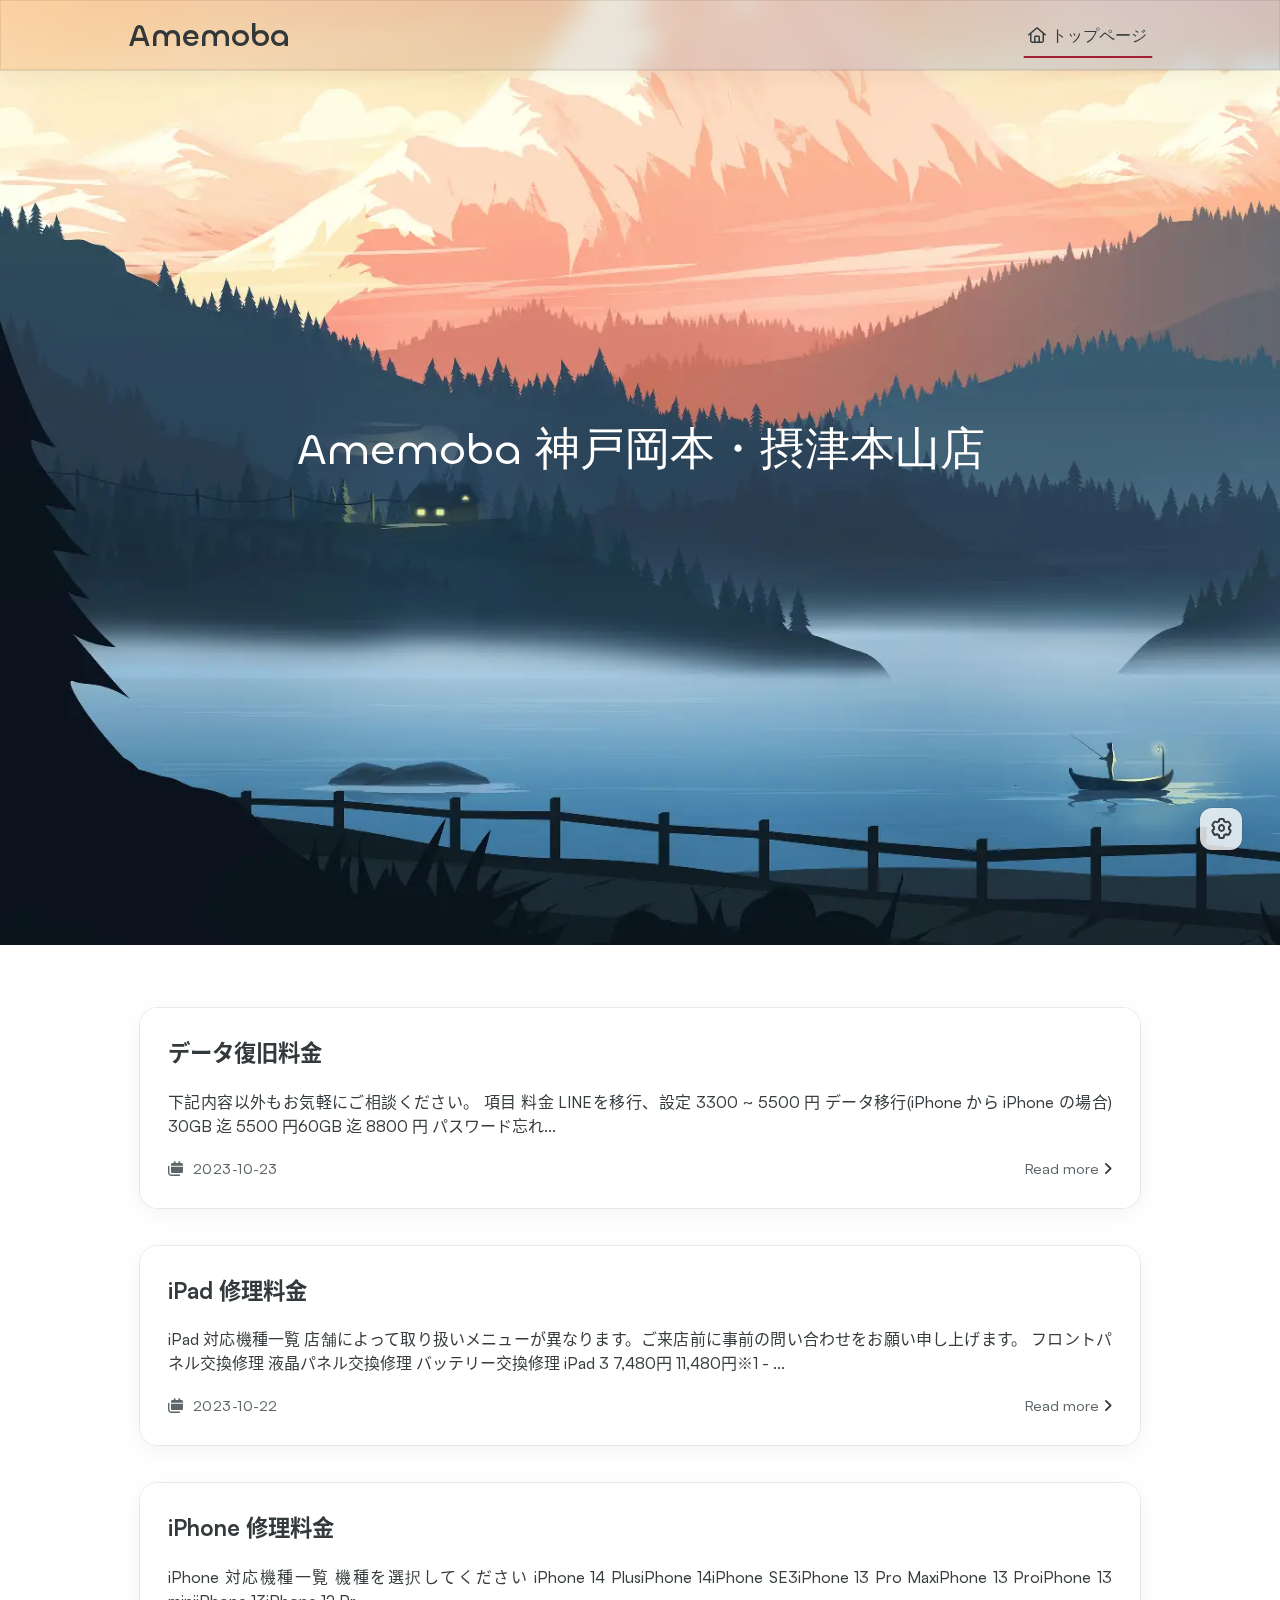
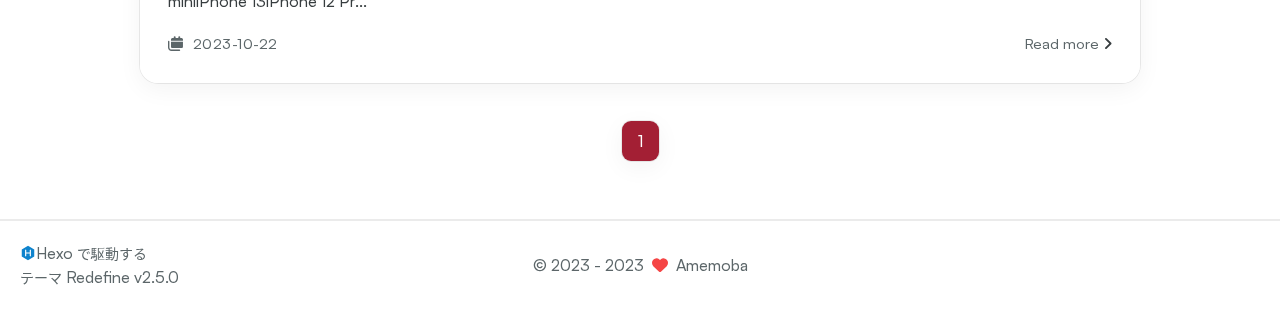
==== index.html @ 43b7e6f6 "Site updated: 2023-10-23 19:17:17" ====
<!DOCTYPE html>
<html lang="ja">
<head>
    <meta charset="utf-8">
    <meta name="viewport" content="width=device-width, initial-scale=1">
    <meta name="keywords" content="Hexo Theme Redefine">
    
    <meta name="author" content="Amemoba">
    <!-- preconnect -->
    <link rel="preconnect" href="https://fonts.googleapis.com">
    <link rel="preconnect" href="https://fonts.gstatic.com" crossorigin>

    
    <!--- Seo Part-->
    
    <link rel="canonical" href="https://amemoba.github.com/"/>
    <meta name="robots" content="index,follow">
    <meta name="googlebot" content="index,follow">
    <meta name="revisit-after" content="1 days">
    
        <meta property="og:type" content="website">
<meta property="og:title" content="Amemoba">
<meta property="og:url" content="https://amemoba.github.com/index.html">
<meta property="og:site_name" content="Amemoba">
<meta property="og:locale" content="ja_JP">
<meta property="article:author" content="エクレシア企画">
<meta name="twitter:card" content="summary">
    
    
    <!--- Icon Part-->
    <link rel="icon" type="image/png" href="/images/amemoba-favicon.ico" sizes="192x192">
    <link rel="apple-touch-icon" sizes="180x180" href="/images/amemoba-favicon.ico">
    <meta name="theme-color" content="#a31f34">
    <link rel="shortcut icon" href="/images/amemoba-favicon.ico">
    <!--- Page Info-->
    
    <title>
        
        Amemoba
    </title>
    
<link rel="stylesheet" href="/css/style.css">


    
        
<link rel="stylesheet" href="/assets/build/styles.css">

    

    
<link rel="stylesheet" href="/fonts/fonts.css">

    
<link rel="stylesheet" href="/fonts/Satoshi/satoshi.css">

    
<link rel="stylesheet" href="/fonts/Chillax/chillax.css">

    <!--- Font Part-->
    
    
    
    

    <!--- Inject Part-->
    
    <script id="hexo-configurations">
    window.config = {"hostname":"amemoba.github.com","root":"/","language":"ja"};
    window.theme = {"articles":{"style":{"font_size":"16px","line_height":1.5,"image_border_radius":"14px","image_alignment":"center","image_caption":false,"link_icon":true},"word_count":{"enable":true,"count":true,"min2read":true},"author_label":{"enable":false,"auto":false,"list":[]},"code_block":{"copy":true,"style":"mac","font":{"enable":false,"family":null,"url":null}},"toc":{"enable":false,"max_depth":3,"number":false,"expand":true,"init_open":true},"copyright":false,"lazyload":true,"recommendation":{"enable":false,"title":"推荐阅读","limit":3,"mobile_limit":2,"placeholder":"/images/wallhaven-wqery6-light.webp","skip_dirs":[]}},"colors":{"primary":"#a31f34","secondary":null},"global":{"fonts":{"chinese":{"enable":false,"family":null,"url":null},"english":{"enable":false,"family":null,"url":null}},"content_max_width":"1000px","sidebar_width":"210px","hover":{"shadow":true,"scale":false},"scroll_progress":{"bar":false,"percentage":false},"website_counter":{"url":"https://busuanzi.ibruce.info/busuanzi/2.3/busuanzi.pure.mini.js","enable":false,"site_pv":true,"site_uv":true,"post_pv":true},"single_page":true,"open_graph":true,"google_analytics":{"enable":false,"id":null}},"home_banner":{"enable":true,"style":"fixed","image":{"light":"/images/background-light.webp","dark":"/images/background-dark.webp"},"title":"Amemoba 神戸岡本・摂津本山店","subtitle":{"text":["iPhone 修理専門店です。","急に画面が動かなくなる、","カメラが使えない、","充電ができない、","データ復旧、データ移行、基盤修理など。","iPhone の困ったをお助けします。","遠慮なくご相談ください。"],"hitokoto":{"enable":false,"api":"https://v1.hitokoto.cn"},"typing_speed":100,"backing_speed":80,"starting_delay":500,"backing_delay":1500,"loop":true,"smart_backspace":true},"text_color":{"light":"#ffffff","dark":"#d1d1b6"},"text_style":{"title_size":"2.8rem","subtitle_size":"1.5rem","line_height":1.2},"custom_font":{"enable":false,"family":null,"url":null},"social_links":{"enable":false,"links":{"github":null,"instagram":null,"zhihu":null,"twitter":null,"email":null},"qrs":{"weixin":null}}},"plugins":{"feed":{"enable":false},"aplayer":{"enable":false,"type":"fixed","audios":[{"name":null,"artist":null,"url":null,"cover":null}]},"mermaid":{"enable":false,"version":"9.3.0"}},"version":"2.5.0","navbar":{"auto_hide":false,"color":{"left":"#f78736","right":"#367df7","transparency":35},"links":{"Home":{"path":"/","icon":"fa-regular fa-house"}},"search":{"enable":false,"preload":true}},"page_templates":{"friends_column":2,"tags_style":"blur"},"home":{"sidebar":{"enable":false,"position":"left","first_item":"menu","announcement":null,"links":null},"article_date_format":"auto","categories":{"enable":true,"limit":3},"tags":{"enable":true,"limit":3}},"footerStart":"2023/10/22 14:00:00"};
    window.lang_ago = {"second":"%s 秒前","minute":"%s 分前","hour":"%s 時間前","day":"%s 日前","week":"%s 週間前","month":"%s 月前","year":"%s 年前"};
    window.data = {"masonry":false};
  </script>
    
    <!--- Fontawesome Part-->
    
<link rel="stylesheet" href="/fontawesome/fontawesome.min.css">

    
<link rel="stylesheet" href="/fontawesome/brands.min.css">

    
<link rel="stylesheet" href="/fontawesome/solid.min.css">

    
<link rel="stylesheet" href="/fontawesome/regular.min.css">

    
    
    
    
<meta name="generator" content="Hexo 6.3.0"></head>


<body>
<div class="progress-bar-container">
    

    
        <span class="pjax-progress-bar"></span>
        <span class="swup-progress-icon">
            <i class="fa-solid fa-circle-notch fa-spin"></i>
        </span>
    
</div>


<main class="page-container" id="swup">

    
        
    <style>
        .home-banner-container {
            background: transparent !important;
        }

        .home-article-item,
        .sidebar-links,
        .sidebar-content,
        a.page-number,
        a.extend,
        .sidebar-links .links:hover,
        .right-bottom-tools,
        footer.footer {
            background-color: var(--background-color-transparent-80) !important;
        }

        .right-bottom-tools:hover,
        a.page-number:hover,
        a.extend:hover {
            background-color: var(--primary-color) !important;
        }

        .site-info,
        .home-article-sticky-label {
            background-color: var(--background-color-transparent-15) !important;
        }

        .home-article-sticky-label {
            backdrop-filter: none !important;
        }
    </style>

    <div class="home-banner-background transition-fade">
    </div>


<div class="home-banner-container flex justify-center items-center transition-fade">
    <div class="content flex justify-center items-center">
        <div class="description flex flex-col justify-center items-center"
        
        >
            Amemoba 神戸岡本・摂津本山店
            
            
                <p><i id="subtitle"></i></p>
            
        </div>
        
    </div>
</div>



    

    <div class="main-content-container">


        <div class="main-content-header">
            <header class="navbar-container">
    
    <div class="navbar-content has-home-banner">
        <div class="left">
            
            <a class="logo-title" href="/">
                <h1>
                Amemoba
                </h1>
            </a>
        </div>

        <div class="right">
            <!-- PC -->
            <div class="desktop">
                <ul class="navbar-list">
                    
                        
                            <li class="navbar-item">
                                <!-- Menu -->
                                <a class="active" 
                                    href="/"  >
                                    
                                        
                                            <i class="fa-regular fa-house"></i>
                                        
                                        トップページ
                                    
                                </a>
                                <!-- Submenu -->
                                
                            </li>
                    
                    
                </ul>
            </div>
            <!-- Mobile -->
            <div class="mobile">
                
                <div class="icon-item navbar-bar">
                    <div class="navbar-bar-middle"></div>
                </div>
            </div>
        </div>
    </div>

    <!-- Mobile drawer -->
    <div class="navbar-drawer w-full absolute top-0 left-0 bg-background-color">
        <ul class="drawer-navbar-list flex flex-col justify-start items-center">
            
                
                    <li class="drawer-navbar-item text-base my-1.5 flex justify-center items-center">
                        <a class="rounded-3xl py-1.5 px-5 hover:border hover:!text-primary active:!text-primary group active" 
                        href="/"  >
                             
                                
                                    <i class="fa-regular fa-house"></i>
                                
                                トップページ
                            
                        </a>
                    </li>
                    <!-- Submenu -->
                    
            

        </ul>
    </div>

    <div class="window-mask"></div>

</header>


        </div>

        <div class="main-content-body">

            

            <div class="main-content">

                
                    <div class="home-content-container">
    <ul class="home-article-list">
        
            <li class="home-article-item">

                

                

                

                <h3 class="home-article-title">
                    <a href="/repair-fee/">
                        データ復旧料金
                    </a>
                </h3>

                <div class="home-article-content markdown-body">
                    
                        
下記内容以外もお気軽にご相談ください。




項目
料金



LINEを移行、設定
3300 ~ 5500 円


データ移行(iPhone から iPhone の場合)
30GB 迄 5500 円60GB 迄 8800 円


パスワード忘れ...
                    
                </div>

                <div class="home-article-meta-info-container">
    <div class="home-article-meta-info">
        <span><i class="fa-solid fa-calendars"></i>&nbsp;
            <span class="home-article-date" data-date="Mon Oct 23 2023 14:38:30 GMT+0900">
                
                    2023-10-23
                
            </span>
        </span>
        
        
    </div>

    <a href="/repair-fee/">Read more<span class="seo-reader-text">データ復旧料金</span>&nbsp;<i class="fa-solid fa-angle-right"></i></a>
</div>

            </li>
        
            <li class="home-article-item">

                

                

                

                <h3 class="home-article-title">
                    <a href="/ipad-list/">
                        iPad 修理料金
                    </a>
                </h3>

                <div class="home-article-content markdown-body">
                    
                        iPad 対応機種一覧
店舗によって取り扱いメニューが異なります。ご来店前に事前の問い合わせをお願い申し上げます。





フロントパネル交換修理
液晶パネル交換修理
バッテリー交換修理



iPad 3
7,480円
11,480円※1
-

...
                    
                </div>

                <div class="home-article-meta-info-container">
    <div class="home-article-meta-info">
        <span><i class="fa-solid fa-calendars"></i>&nbsp;
            <span class="home-article-date" data-date="Sun Oct 22 2023 15:35:09 GMT+0900">
                
                    2023-10-22
                
            </span>
        </span>
        
        
    </div>

    <a href="/ipad-list/">Read more<span class="seo-reader-text">iPad 修理料金</span>&nbsp;<i class="fa-solid fa-angle-right"></i></a>
</div>

            </li>
        
            <li class="home-article-item">

                

                

                

                <h3 class="home-article-title">
                    <a href="/iphone-list/">
                        iPhone 修理料金
                    </a>
                </h3>

                <div class="home-article-content markdown-body">
                    
                        iPhone 対応機種一覧
機種を選択してください

iPhone 14 PlusiPhone 14iPhone SE3iPhone 13 Pro MaxiPhone 13 ProiPhone 13 miniiPhone 13iPhone 12 Pr...
                    
                </div>

                <div class="home-article-meta-info-container">
    <div class="home-article-meta-info">
        <span><i class="fa-solid fa-calendars"></i>&nbsp;
            <span class="home-article-date" data-date="Sun Oct 22 2023 13:23:56 GMT+0900">
                
                    2023-10-22
                
            </span>
        </span>
        
        
    </div>

    <a href="/iphone-list/">Read more<span class="seo-reader-text">iPhone 修理料金</span>&nbsp;<i class="fa-solid fa-angle-right"></i></a>
</div>

            </li>
        
    </ul>

    <div class="home-paginator">
        <div class="paginator">
    <span class="page-number current">1</span>
</div>

    </div>
</div>

                    <div class="comment-container pjax"></div>
                

            </div>

            

        </div>

        <div class="main-content-footer">
            <footer class="footer mt-5 py-5 h-auto text-base text-third-text-color relative border-t-2 border-t-border-color">
    <div class="info-container py-3 text-center">
        
        <div class="text-center">
            &copy;
            
              <span>2023</span>
              -
            
            2023&nbsp;&nbsp;<i class="fa-solid fa-heart fa-beat" style="--fa-animation-duration: 0.5s; color: #f54545"></i>&nbsp;&nbsp;<a href="/">Amemoba</a>
        </div>
        
        <div class="relative text-center lg:absolute lg:left-[20px] lg:top-1/2 lg:-translate-y-1/2 lg:text-left">
            <span class="lg:block text-sm"><?xml version="1.0" encoding="utf-8"?><!DOCTYPE svg PUBLIC "-//W3C//DTD SVG 1.1//EN" "http://www.w3.org/Graphics/SVG/1.1/DTD/svg11.dtd"><svg class="relative top-[2px] inline-block align-baseline" version="1.1" id="圖層_1" xmlns="http://www.w3.org/2000/svg" xmlns:xlink="http://www.w3.org/1999/xlink" x="0px" y="0px" width="1rem" height="1rem" viewBox="0 0 512 512" enable-background="new 0 0 512 512" xml:space="preserve"><path fill="#0E83CD" d="M256.4,25.8l-200,115.5L56,371.5l199.6,114.7l200-115.5l0.4-230.2L256.4,25.8z M349,354.6l-18.4,10.7l-18.6-11V275H200v79.6l-18.4,10.7l-18.6-11v-197l18.5-10.6l18.5,10.8V237h112v-79.6l18.5-10.6l18.5,10.8V354.6z"/></svg><a target="_blank" class="text-base" href="https://hexo.io">Hexo</a> で駆動する</span>
            <span class="text-sm lg:block">テーマ&nbsp;<a class="text-base" target="_blank" href="https://github.com/EvanNotFound/hexo-theme-redefine">Redefine v2.5.0</a></span>
        </div>
        
        
        
        
        
    </div>  
</footer>
        </div>
    </div>

    

    <div class="right-side-tools-container">
        <div class="side-tools-container">
    <ul class="hidden-tools-list">
        <li class="right-bottom-tools tool-font-adjust-plus flex justify-center items-center">
            <i class="fa-regular fa-magnifying-glass-plus"></i>
        </li>

        <li class="right-bottom-tools tool-font-adjust-minus flex justify-center items-center">
            <i class="fa-regular fa-magnifying-glass-minus"></i>
        </li>

        <li class="right-bottom-tools tool-dark-light-toggle flex justify-center items-center">
            <i class="fa-regular fa-moon"></i>
        </li>

        <!-- rss -->
        

        
            <li class="right-bottom-tools tool-scroll-to-top flex justify-center items-center">
                <i class="fa-regular fa-arrow-up"></i>
            </li>
        

        <li class="right-bottom-tools tool-scroll-to-bottom flex justify-center items-center">
            <i class="fa-regular fa-arrow-down"></i>
        </li>
    </ul>

    <ul class="visible-tools-list">
        <li class="right-bottom-tools toggle-tools-list flex justify-center items-center">
            <i class="fa-regular fa-cog fa-spin"></i>
        </li>
        
        
    </ul>
</div>

    </div>

    <div class="image-viewer-container">
    <img src="">
</div>


    

</main>


    
<script src="/js/libs/Swup.min.js"></script>

<script src="/js/libs/SwupSlideTheme.min.js"></script>

<script src="/js/libs/SwupScriptsPlugin.min.js"></script>

<script src="/js/libs/SwupProgressPlugin.min.js"></script>

<script src="/js/libs/SwupScrollPlugin.min.js"></script>

<script src="/js/libs/SwupPreloadPlugin.min.js"></script>

<script>
    const swup = new Swup({
        plugins: [
            new SwupScriptsPlugin({
                optin: true,
            }),
            new SwupProgressPlugin(),
            new SwupScrollPlugin({
                offset: 80,
            }),
            new SwupSlideTheme({
                mainElement: ".main-content-body",
            }),
            new SwupPreloadPlugin(),
        ],
        containers: ["#swup"],
    });
</script>








<script src="/js/tools/imageViewer.js" type="module"></script>

<script src="/js/utils.js" type="module"></script>

<script src="/js/main.js" type="module"></script>

<script src="/js/layouts/navbarShrink.js" type="module"></script>

<script src="/js/tools/scrollTopBottom.js" type="module"></script>

<script src="/js/tools/lightDarkSwitch.js" type="module"></script>

<script src="/js/layouts/categoryList.js" type="module"></script>





    
<script src="/js/tools/codeBlock.js" type="module"></script>




    
<script src="/js/layouts/lazyload.js" type="module"></script>






  
<script src="/js/libs/Typed.min.js"></script>

  
<script src="/js/plugins/typed.js" type="module"></script>







<div class="post-scripts" data-swup-reload-script>
    
        
<script src="/js/libs/anime.min.js"></script>

        
<script src="/js/plugins/tabs.js"></script>

    
    
</div>


</body>
</html>
---- css/style.css ----
@tailwind base;
@tailwind components;
@tailwind utilities;
.fade-in-down-animation {
  animation-fill-mode: both;
  animation-duration: 1s;
  animation-name: fade-in-down;
  will-change: transform;
}
.title-hover-animation {
  display: inline-block;
  position: relative;
  border-bottom: none;
  line-height: 1.3;
  vertical-align: top;
  color: var(--second-text-color);
}
.title-hover-animation::before {
  content: '';
  position: absolute;
  width: 100%;
  height: 2px;
  bottom: -4px;
  left: 0;
  background-color: var(--second-text-color);
  visibility: hidden;
  transform: scaleX(0);
  transition-property: color, background, box-shadow, border-color, visibility, transform;
  transition-delay: 0s, 0s, 0s, 0s, 0s, 0s;
  transition-duration: 0.2s, 0.2s, 0.2s, 0.2s, 0.2s, 0.2s;
  transition-timing-function: ease, ease, ease, ease, ease-in-out, ease-in-out;
}
@-moz-keyframes fade-in-down {
  0% {
    opacity: 0;
    transform: translateY(-50px);
  }
  100% {
    opacity: 1;
    transform: translateY(0);
  }
}
@-webkit-keyframes fade-in-down {
  0% {
    opacity: 0;
    transform: translateY(-50px);
  }
  100% {
    opacity: 1;
    transform: translateY(0);
  }
}
@-o-keyframes fade-in-down {
  0% {
    opacity: 0;
    transform: translateY(-50px);
  }
  100% {
    opacity: 1;
    transform: translateY(0);
  }
}
@keyframes fade-in-down {
  0% {
    opacity: 0;
    transform: translateY(-50px);
  }
  100% {
    opacity: 1;
    transform: translateY(0);
  }
}
@-moz-keyframes icon-animate {
  0%, 100% {
    transform: scale(1);
  }
  10%, 30% {
    transform: scale(0.88);
  }
  20%, 40%, 60%, 80% {
    transform: scale(1.08);
  }
  50%, 70% {
    transform: scale(1.08);
  }
}
@-webkit-keyframes icon-animate {
  0%, 100% {
    transform: scale(1);
  }
  10%, 30% {
    transform: scale(0.88);
  }
  20%, 40%, 60%, 80% {
    transform: scale(1.08);
  }
  50%, 70% {
    transform: scale(1.08);
  }
}
@-o-keyframes icon-animate {
  0%, 100% {
    transform: scale(1);
  }
  10%, 30% {
    transform: scale(0.88);
  }
  20%, 40%, 60%, 80% {
    transform: scale(1.08);
  }
  50%, 70% {
    transform: scale(1.08);
  }
}
@keyframes icon-animate {
  0%, 100% {
    transform: scale(1);
  }
  10%, 30% {
    transform: scale(0.88);
  }
  20%, 40%, 60%, 80% {
    transform: scale(1.08);
  }
  50%, 70% {
    transform: scale(1.08);
  }
}
:root {
  --background-color: #fff;
  --background-color-transparent: rgba(255,255,255,0.6);
  --background-color-transparent-15: rgba(255,255,255,0.15);
  --background-color-transparent-40: rgba(255,255,255,0.4);
  --background-color-transparent-80: rgba(255,255,255,0.8);
  --second-background-color: #fafafa;
  --third-background-color: #f7f7f7;
  --third-background-color-transparent: rgba(241,241,241,0.6);
  --primary-color: #a31f34;
  --first-text-color: #323739;
  --second-text-color: #343a3c;
  --third-text-color: #5c6669;
  --fourth-text-color: #eaeced;
  --default-text-color: #373d3f;
  --invert-text-color: #bebec6;
  --border-color: rgba(0,0,0,0.08);
  --selection-color: #be243c;
  --shadow-color-1: rgba(0,0,0,0.08);
  --shadow-color-2: rgba(0,0,0,0.05);
  --shadow-hover-color: rgba(0,0,0,0.28);
  --scrollbar-color: #c1c1c1;
  --scrollbar-color-hover: #a1a1a1;
  --scroll-bar-bg-color: #fafafa;
  --link-color: #323739;
  --copyright-info-color: #c03;
  --avatar-background-color: #06c;
  --pjax-progress-bar-color: linear-gradient(45deg, #f10006, #ef5b00, #e59c01, #19ca05, #00cab5, #0264c8, #c303c3);
  --archive-timeline-last-child-color: linear-gradient(to bottom, #e8e8e8 60%, rgba(0,0,0,0) 100%) 1 100%;
  --note-blue-title-bg: #d6f7fb;
  --note-red-title-bg: #fde9e9;
  --note-cyan-title-bg: #e9fdf9;
  --note-green-title-bg: #e9fde9;
  --note-yellow-title-bg: #fdf9e9;
  --note-gray-title-bg: #f9f9f9;
  --note-type-title-bg: #fdf3e9;
  --note-black-title-bg: #e9e9e9;
  --note-purple-title-bg: #f9e9fd;
  --home-banner-img: url("/images/background-light.webp");
  --home-banner-text-color: #fff;
  --home-banner-icons-container-border-color: rgba(255,255,255,0.35);
  --home-banner-icons-container-background-color: rgba(255,255,255,0.3);
  --redefine-box-shadow: var(--shadow-color-2) 0px 6px 24px 0px, var(--shadow-color-1) 0px 0px 0px 1px;
  --redefine-box-shadow-hover: var(--shadow-color-2) 0px 6px 24px 0px, var(--shadow-color-1) 0px 0px 0px 1px, var(--shadow-color-1) 0px 0px 0px 1px inset;
  --redefine-box-shadow-flat: var(--shadow-color-2) 0px 1px 4px 0px, var(--shadow-color-1) 0px 0px 0px 1px;
  --redefine-box-shadow-flat-hover: var(--shadow-color-2) 0px 1px 4px 0px, var(--shadow-color-1) 0px 0px 0px 1px, var(--shadow-color-1) 0px 0px 0px 1px inset;
  --mermaid-theme: '';
}
@media (prefers-color-scheme: light) {
  :root {
    --background-color: #fff;
    --background-color-transparent: rgba(255,255,255,0.6);
    --background-color-transparent-15: rgba(255,255,255,0.15);
    --background-color-transparent-40: rgba(255,255,255,0.4);
    --background-color-transparent-80: rgba(255,255,255,0.8);
    --second-background-color: #fafafa;
    --third-background-color: #f7f7f7;
    --third-background-color-transparent: rgba(241,241,241,0.6);
    --primary-color: #a31f34;
    --first-text-color: #323739;
    --second-text-color: #343a3c;
    --third-text-color: #5c6669;
    --fourth-text-color: #eaeced;
    --default-text-color: #373d3f;
    --invert-text-color: #bebec6;
    --border-color: rgba(0,0,0,0.08);
    --selection-color: #be243c;
    --shadow-color-1: rgba(0,0,0,0.08);
    --shadow-color-2: rgba(0,0,0,0.05);
    --shadow-hover-color: rgba(0,0,0,0.28);
    --scrollbar-color: #c1c1c1;
    --scrollbar-color-hover: #a1a1a1;
    --scroll-bar-bg-color: #fafafa;
    --link-color: #323739;
    --copyright-info-color: #c03;
    --avatar-background-color: #06c;
    --pjax-progress-bar-color: linear-gradient(45deg, #f10006, #ef5b00, #e59c01, #19ca05, #00cab5, #0264c8, #c303c3);
    --archive-timeline-last-child-color: linear-gradient(to bottom, #e8e8e8 60%, rgba(0,0,0,0) 100%) 1 100%;
    --note-blue-title-bg: #d6f7fb;
    --note-red-title-bg: #fde9e9;
    --note-cyan-title-bg: #e9fdf9;
    --note-green-title-bg: #e9fde9;
    --note-yellow-title-bg: #fdf9e9;
    --note-gray-title-bg: #f9f9f9;
    --note-type-title-bg: #fdf3e9;
    --note-black-title-bg: #e9e9e9;
    --note-purple-title-bg: #f9e9fd;
    --home-banner-img: url("/images/background-light.webp");
    --home-banner-text-color: #fff;
    --home-banner-icons-container-border-color: rgba(255,255,255,0.35);
    --home-banner-icons-container-background-color: rgba(255,255,255,0.3);
    --redefine-box-shadow: var(--shadow-color-2) 0px 6px 24px 0px, var(--shadow-color-1) 0px 0px 0px 1px;
    --redefine-box-shadow-hover: var(--shadow-color-2) 0px 6px 24px 0px, var(--shadow-color-1) 0px 0px 0px 1px, var(--shadow-color-1) 0px 0px 0px 1px inset;
    --redefine-box-shadow-flat: var(--shadow-color-2) 0px 1px 4px 0px, var(--shadow-color-1) 0px 0px 0px 1px;
    --redefine-box-shadow-flat-hover: var(--shadow-color-2) 0px 1px 4px 0px, var(--shadow-color-1) 0px 0px 0px 1px, var(--shadow-color-1) 0px 0px 0px 1px inset;
    --mermaid-theme: '';
  }
}
@media (prefers-color-scheme: dark) {
  :root {
    --background-color: #202124;
    --background-color-transparent: rgba(32,33,36,0.4);
    --background-color-transparent-15: rgba(32,33,36,0.15);
    --background-color-transparent-40: rgba(32,33,36,0.4);
    --background-color-transparent-80: rgba(32,33,36,0.8);
    --second-background-color: #242529;
    --third-background-color: #292b2f;
    --third-background-color-transparent: rgba(32,33,36,0.6);
    --primary-color: #a31f34;
    --first-text-color: #d2d2d7;
    --second-text-color: #cbcbd1;
    --third-text-color: #9595a2;
    --fourth-text-color: #242429;
    --default-text-color: #bebec6;
    --invert-text-color: #373d3f;
    --border-color: rgba(255,255,255,0.08);
    --selection-color: #be243c;
    --shadow-color-1: rgba(255,255,255,0.08);
    --shadow-color-2: rgba(255,255,255,0.05);
    --shadow-hover-color: rgba(69,69,69,0.28);
    --scrollbar-color: #898989;
    --scrollbar-color-hover: #a1a1a1;
    --scroll-bar-bg-color: #2a2c30;
    --link-color: #c5c5cc;
    --copyright-info-color: #a30029;
    --avatar-background-color: #005cb8;
    --pjax-progress-bar-color: linear-gradient(45deg, #ea404a, #ea722f, #e9a71f, #67e559, #18ecec, #1b85f1, #ee1dee);
    --archive-timeline-last-child-color: linear-gradient(to bottom, #323232 60%, rgba(255,255,255,0) 100%) 1 100%;
    --note-blue-title-bg: #1e3e46;
    --note-red-title-bg: #4e1e1e;
    --note-cyan-title-bg: #1e4e4e;
    --note-green-title-bg: #1e4e1e;
    --note-yellow-title-bg: #4e4e1e;
    --note-gray-title-bg: #4e4e4e;
    --note-type-title-bg: #4e3a1e;
    --note-black-title-bg: #1e1e1e;
    --note-purple-title-bg: #4e1e4e;
    --home-banner-img: url("/images/background-dark.webp");
    --home-banner-text-color: #d1d1b6;
    --home-banner-icons-container-border-color: rgba(197,197,197,0.35);
    --home-banner-icons-container-background-color: rgba(197,197,197,0.3);
    --redefine-box-shadow: var(--shadow-color-2) 0px 6px 24px 0px, var(--shadow-color-1) 0px 0px 0px 1px;
    --redefine-box-shadow-hover: var(--shadow-color-2) 0px 6px 24px 0px, var(--shadow-color-1) 0px 0px 0px 1px, var(--shadow-color-1) 0px 0px 0px 1px inset;
    --redefine-box-shadow-flat: var(--shadow-color-2) 0px 1px 4px 0px, var(--shadow-color-1) 0px 0px 0px 1px;
    --redefine-box-shadow-flat-hover: var(--shadow-color-2) 0px 1px 4px 0px, var(--shadow-color-1) 0px 0px 0px 1px, var(--shadow-color-1) 0px 0px 0px 1px inset;
    --mermaid-theme: '';
  }
}
.light-mode {
  --background-color: #fff;
  --background-color-transparent: rgba(255,255,255,0.6);
  --background-color-transparent-15: rgba(255,255,255,0.15);
  --background-color-transparent-40: rgba(255,255,255,0.4);
  --background-color-transparent-80: rgba(255,255,255,0.8);
  --second-background-color: #fafafa;
  --third-background-color: #f7f7f7;
  --third-background-color-transparent: rgba(241,241,241,0.6);
  --primary-color: #a31f34;
  --first-text-color: #323739;
  --second-text-color: #343a3c;
  --third-text-color: #5c6669;
  --fourth-text-color: #eaeced;
  --default-text-color: #373d3f;
  --invert-text-color: #bebec6;
  --border-color: rgba(0,0,0,0.08);
  --selection-color: #be243c;
  --shadow-color-1: rgba(0,0,0,0.08);
  --shadow-color-2: rgba(0,0,0,0.05);
  --shadow-hover-color: rgba(0,0,0,0.28);
  --scrollbar-color: #c1c1c1;
  --scrollbar-color-hover: #a1a1a1;
  --scroll-bar-bg-color: #fafafa;
  --link-color: #323739;
  --copyright-info-color: #c03;
  --avatar-background-color: #06c;
  --pjax-progress-bar-color: linear-gradient(45deg, #f10006, #ef5b00, #e59c01, #19ca05, #00cab5, #0264c8, #c303c3);
  --archive-timeline-last-child-color: linear-gradient(to bottom, #e8e8e8 60%, rgba(0,0,0,0) 100%) 1 100%;
  --note-blue-title-bg: #d6f7fb;
  --note-red-title-bg: #fde9e9;
  --note-cyan-title-bg: #e9fdf9;
  --note-green-title-bg: #e9fde9;
  --note-yellow-title-bg: #fdf9e9;
  --note-gray-title-bg: #f9f9f9;
  --note-type-title-bg: #fdf3e9;
  --note-black-title-bg: #e9e9e9;
  --note-purple-title-bg: #f9e9fd;
  --home-banner-img: url("/images/background-light.webp");
  --home-banner-text-color: #fff;
  --home-banner-icons-container-border-color: rgba(255,255,255,0.35);
  --home-banner-icons-container-background-color: rgba(255,255,255,0.3);
  --redefine-box-shadow: var(--shadow-color-2) 0px 6px 24px 0px, var(--shadow-color-1) 0px 0px 0px 1px;
  --redefine-box-shadow-hover: var(--shadow-color-2) 0px 6px 24px 0px, var(--shadow-color-1) 0px 0px 0px 1px, var(--shadow-color-1) 0px 0px 0px 1px inset;
  --redefine-box-shadow-flat: var(--shadow-color-2) 0px 1px 4px 0px, var(--shadow-color-1) 0px 0px 0px 1px;
  --redefine-box-shadow-flat-hover: var(--shadow-color-2) 0px 1px 4px 0px, var(--shadow-color-1) 0px 0px 0px 1px, var(--shadow-color-1) 0px 0px 0px 1px inset;
  --mermaid-theme: '';
}
.dark-mode {
  --background-color: #202124;
  --background-color-transparent: rgba(32,33,36,0.4);
  --background-color-transparent-15: rgba(32,33,36,0.15);
  --background-color-transparent-40: rgba(32,33,36,0.4);
  --background-color-transparent-80: rgba(32,33,36,0.8);
  --second-background-color: #242529;
  --third-background-color: #292b2f;
  --third-background-color-transparent: rgba(32,33,36,0.6);
  --primary-color: #a31f34;
  --first-text-color: #d2d2d7;
  --second-text-color: #cbcbd1;
  --third-text-color: #9595a2;
  --fourth-text-color: #242429;
  --default-text-color: #bebec6;
  --invert-text-color: #373d3f;
  --border-color: rgba(255,255,255,0.08);
  --selection-color: #be243c;
  --shadow-color-1: rgba(255,255,255,0.08);
  --shadow-color-2: rgba(255,255,255,0.05);
  --shadow-hover-color: rgba(69,69,69,0.28);
  --scrollbar-color: #898989;
  --scrollbar-color-hover: #a1a1a1;
  --scroll-bar-bg-color: #2a2c30;
  --link-color: #c5c5cc;
  --copyright-info-color: #a30029;
  --avatar-background-color: #005cb8;
  --pjax-progress-bar-color: linear-gradient(45deg, #ea404a, #ea722f, #e9a71f, #67e559, #18ecec, #1b85f1, #ee1dee);
  --archive-timeline-last-child-color: linear-gradient(to bottom, #323232 60%, rgba(255,255,255,0) 100%) 1 100%;
  --note-blue-title-bg: #1e3e46;
  --note-red-title-bg: #4e1e1e;
  --note-cyan-title-bg: #1e4e4e;
  --note-green-title-bg: #1e4e1e;
  --note-yellow-title-bg: #4e4e1e;
  --note-gray-title-bg: #4e4e4e;
  --note-type-title-bg: #4e3a1e;
  --note-black-title-bg: #1e1e1e;
  --note-purple-title-bg: #4e1e4e;
  --home-banner-img: url("/images/background-dark.webp");
  --home-banner-text-color: #d1d1b6;
  --home-banner-icons-container-border-color: rgba(197,197,197,0.35);
  --home-banner-icons-container-background-color: rgba(197,197,197,0.3);
  --redefine-box-shadow: var(--shadow-color-2) 0px 6px 24px 0px, var(--shadow-color-1) 0px 0px 0px 1px;
  --redefine-box-shadow-hover: var(--shadow-color-2) 0px 6px 24px 0px, var(--shadow-color-1) 0px 0px 0px 1px, var(--shadow-color-1) 0px 0px 0px 1px inset;
  --redefine-box-shadow-flat: var(--shadow-color-2) 0px 1px 4px 0px, var(--shadow-color-1) 0px 0px 0px 1px;
  --redefine-box-shadow-flat-hover: var(--shadow-color-2) 0px 1px 4px 0px, var(--shadow-color-1) 0px 0px 0px 1px, var(--shadow-color-1) 0px 0px 0px 1px inset;
  --mermaid-theme: '';
}
:root {
  --background-color: #fff;
  --background-color-transparent: rgba(255,255,255,0.6);
  --background-color-transparent-15: rgba(255,255,255,0.15);
  --background-color-transparent-40: rgba(255,255,255,0.4);
  --background-color-transparent-80: rgba(255,255,255,0.8);
  --second-background-color: #fafafa;
  --third-background-color: #f7f7f7;
  --third-background-color-transparent: rgba(241,241,241,0.6);
  --primary-color: #a31f34;
  --first-text-color: #323739;
  --second-text-color: #343a3c;
  --third-text-color: #5c6669;
  --fourth-text-color: #eaeced;
  --default-text-color: #373d3f;
  --invert-text-color: #bebec6;
  --border-color: rgba(0,0,0,0.08);
  --selection-color: #be243c;
  --shadow-color-1: rgba(0,0,0,0.08);
  --shadow-color-2: rgba(0,0,0,0.05);
  --shadow-hover-color: rgba(0,0,0,0.28);
  --scrollbar-color: #c1c1c1;
  --scrollbar-color-hover: #a1a1a1;
  --scroll-bar-bg-color: #fafafa;
  --link-color: #323739;
  --copyright-info-color: #c03;
  --avatar-background-color: #06c;
  --pjax-progress-bar-color: linear-gradient(45deg, #f10006, #ef5b00, #e59c01, #19ca05, #00cab5, #0264c8, #c303c3);
  --archive-timeline-last-child-color: linear-gradient(to bottom, #e8e8e8 60%, rgba(0,0,0,0) 100%) 1 100%;
  --note-blue-title-bg: #d6f7fb;
  --note-red-title-bg: #fde9e9;
  --note-cyan-title-bg: #e9fdf9;
  --note-green-title-bg: #e9fde9;
  --note-yellow-title-bg: #fdf9e9;
  --note-gray-title-bg: #f9f9f9;
  --note-type-title-bg: #fdf3e9;
  --note-black-title-bg: #e9e9e9;
  --note-purple-title-bg: #f9e9fd;
  --home-banner-img: url("/images/background-light.webp");
  --home-banner-text-color: #fff;
  --home-banner-icons-container-border-color: rgba(255,255,255,0.35);
  --home-banner-icons-container-background-color: rgba(255,255,255,0.3);
  --redefine-box-shadow: var(--shadow-color-2) 0px 6px 24px 0px, var(--shadow-color-1) 0px 0px 0px 1px;
  --redefine-box-shadow-hover: var(--shadow-color-2) 0px 6px 24px 0px, var(--shadow-color-1) 0px 0px 0px 1px, var(--shadow-color-1) 0px 0px 0px 1px inset;
  --redefine-box-shadow-flat: var(--shadow-color-2) 0px 1px 4px 0px, var(--shadow-color-1) 0px 0px 0px 1px;
  --redefine-box-shadow-flat-hover: var(--shadow-color-2) 0px 1px 4px 0px, var(--shadow-color-1) 0px 0px 0px 1px, var(--shadow-color-1) 0px 0px 0px 1px inset;
  --mermaid-theme: '';
}
@media (prefers-color-scheme: light) {
  :root {
    --background-color: #fff;
    --background-color-transparent: rgba(255,255,255,0.6);
    --background-color-transparent-15: rgba(255,255,255,0.15);
    --background-color-transparent-40: rgba(255,255,255,0.4);
    --background-color-transparent-80: rgba(255,255,255,0.8);
    --second-background-color: #fafafa;
    --third-background-color: #f7f7f7;
    --third-background-color-transparent: rgba(241,241,241,0.6);
    --primary-color: #a31f34;
    --first-text-color: #323739;
    --second-text-color: #343a3c;
    --third-text-color: #5c6669;
    --fourth-text-color: #eaeced;
    --default-text-color: #373d3f;
    --invert-text-color: #bebec6;
    --border-color: rgba(0,0,0,0.08);
    --selection-color: #be243c;
    --shadow-color-1: rgba(0,0,0,0.08);
    --shadow-color-2: rgba(0,0,0,0.05);
    --shadow-hover-color: rgba(0,0,0,0.28);
    --scrollbar-color: #c1c1c1;
    --scrollbar-color-hover: #a1a1a1;
    --scroll-bar-bg-color: #fafafa;
    --link-color: #323739;
    --copyright-info-color: #c03;
    --avatar-background-color: #06c;
    --pjax-progress-bar-color: linear-gradient(45deg, #f10006, #ef5b00, #e59c01, #19ca05, #00cab5, #0264c8, #c303c3);
    --archive-timeline-last-child-color: linear-gradient(to bottom, #e8e8e8 60%, rgba(0,0,0,0) 100%) 1 100%;
    --note-blue-title-bg: #d6f7fb;
    --note-red-title-bg: #fde9e9;
    --note-cyan-title-bg: #e9fdf9;
    --note-green-title-bg: #e9fde9;
    --note-yellow-title-bg: #fdf9e9;
    --note-gray-title-bg: #f9f9f9;
    --note-type-title-bg: #fdf3e9;
    --note-black-title-bg: #e9e9e9;
    --note-purple-title-bg: #f9e9fd;
    --home-banner-img: url("/images/background-light.webp");
    --home-banner-text-color: #fff;
    --home-banner-icons-container-border-color: rgba(255,255,255,0.35);
    --home-banner-icons-container-background-color: rgba(255,255,255,0.3);
    --redefine-box-shadow: var(--shadow-color-2) 0px 6px 24px 0px, var(--shadow-color-1) 0px 0px 0px 1px;
    --redefine-box-shadow-hover: var(--shadow-color-2) 0px 6px 24px 0px, var(--shadow-color-1) 0px 0px 0px 1px, var(--shadow-color-1) 0px 0px 0px 1px inset;
    --redefine-box-shadow-flat: var(--shadow-color-2) 0px 1px 4px 0px, var(--shadow-color-1) 0px 0px 0px 1px;
    --redefine-box-shadow-flat-hover: var(--shadow-color-2) 0px 1px 4px 0px, var(--shadow-color-1) 0px 0px 0px 1px, var(--shadow-color-1) 0px 0px 0px 1px inset;
    --mermaid-theme: '';
  }
}
@media (prefers-color-scheme: dark) {
  :root {
    --background-color: #202124;
    --background-color-transparent: rgba(32,33,36,0.4);
    --background-color-transparent-15: rgba(32,33,36,0.15);
    --background-color-transparent-40: rgba(32,33,36,0.4);
    --background-color-transparent-80: rgba(32,33,36,0.8);
    --second-background-color: #242529;
    --third-background-color: #292b2f;
    --third-background-color-transparent: rgba(32,33,36,0.6);
    --primary-color: #a31f34;
    --first-text-color: #d2d2d7;
    --second-text-color: #cbcbd1;
    --third-text-color: #9595a2;
    --fourth-text-color: #242429;
    --default-text-color: #bebec6;
    --invert-text-color: #373d3f;
    --border-color: rgba(255,255,255,0.08);
    --selection-color: #be243c;
    --shadow-color-1: rgba(255,255,255,0.08);
    --shadow-color-2: rgba(255,255,255,0.05);
    --shadow-hover-color: rgba(69,69,69,0.28);
    --scrollbar-color: #898989;
    --scrollbar-color-hover: #a1a1a1;
    --scroll-bar-bg-color: #2a2c30;
    --link-color: #c5c5cc;
    --copyright-info-color: #a30029;
    --avatar-background-color: #005cb8;
    --pjax-progress-bar-color: linear-gradient(45deg, #ea404a, #ea722f, #e9a71f, #67e559, #18ecec, #1b85f1, #ee1dee);
    --archive-timeline-last-child-color: linear-gradient(to bottom, #323232 60%, rgba(255,255,255,0) 100%) 1 100%;
    --note-blue-title-bg: #1e3e46;
    --note-red-title-bg: #4e1e1e;
    --note-cyan-title-bg: #1e4e4e;
    --note-green-title-bg: #1e4e1e;
    --note-yellow-title-bg: #4e4e1e;
    --note-gray-title-bg: #4e4e4e;
    --note-type-title-bg: #4e3a1e;
    --note-black-title-bg: #1e1e1e;
    --note-purple-title-bg: #4e1e4e;
    --home-banner-img: url("/images/background-dark.webp");
    --home-banner-text-color: #d1d1b6;
    --home-banner-icons-container-border-color: rgba(197,197,197,0.35);
    --home-banner-icons-container-background-color: rgba(197,197,197,0.3);
    --redefine-box-shadow: var(--shadow-color-2) 0px 6px 24px 0px, var(--shadow-color-1) 0px 0px 0px 1px;
    --redefine-box-shadow-hover: var(--shadow-color-2) 0px 6px 24px 0px, var(--shadow-color-1) 0px 0px 0px 1px, var(--shadow-color-1) 0px 0px 0px 1px inset;
    --redefine-box-shadow-flat: var(--shadow-color-2) 0px 1px 4px 0px, var(--shadow-color-1) 0px 0px 0px 1px;
    --redefine-box-shadow-flat-hover: var(--shadow-color-2) 0px 1px 4px 0px, var(--shadow-color-1) 0px 0px 0px 1px, var(--shadow-color-1) 0px 0px 0px 1px inset;
    --mermaid-theme: '';
  }
}
.light-mode {
  --background-color: #fff;
  --background-color-transparent: rgba(255,255,255,0.6);
  --background-color-transparent-15: rgba(255,255,255,0.15);
  --background-color-transparent-40: rgba(255,255,255,0.4);
  --background-color-transparent-80: rgba(255,255,255,0.8);
  --second-background-color: #fafafa;
  --third-background-color: #f7f7f7;
  --third-background-color-transparent: rgba(241,241,241,0.6);
  --primary-color: #a31f34;
  --first-text-color: #323739;
  --second-text-color: #343a3c;
  --third-text-color: #5c6669;
  --fourth-text-color: #eaeced;
  --default-text-color: #373d3f;
  --invert-text-color: #bebec6;
  --border-color: rgba(0,0,0,0.08);
  --selection-color: #be243c;
  --shadow-color-1: rgba(0,0,0,0.08);
  --shadow-color-2: rgba(0,0,0,0.05);
  --shadow-hover-color: rgba(0,0,0,0.28);
  --scrollbar-color: #c1c1c1;
  --scrollbar-color-hover: #a1a1a1;
  --scroll-bar-bg-color: #fafafa;
  --link-color: #323739;
  --copyright-info-color: #c03;
  --avatar-background-color: #06c;
  --pjax-progress-bar-color: linear-gradient(45deg, #f10006, #ef5b00, #e59c01, #19ca05, #00cab5, #0264c8, #c303c3);
  --archive-timeline-last-child-color: linear-gradient(to bottom, #e8e8e8 60%, rgba(0,0,0,0) 100%) 1 100%;
  --note-blue-title-bg: #d6f7fb;
  --note-red-title-bg: #fde9e9;
  --note-cyan-title-bg: #e9fdf9;
  --note-green-title-bg: #e9fde9;
  --note-yellow-title-bg: #fdf9e9;
  --note-gray-title-bg: #f9f9f9;
  --note-type-title-bg: #fdf3e9;
  --note-black-title-bg: #e9e9e9;
  --note-purple-title-bg: #f9e9fd;
  --home-banner-img: url("/images/background-light.webp");
  --home-banner-text-color: #fff;
  --home-banner-icons-container-border-color: rgba(255,255,255,0.35);
  --home-banner-icons-container-background-color: rgba(255,255,255,0.3);
  --redefine-box-shadow: var(--shadow-color-2) 0px 6px 24px 0px, var(--shadow-color-1) 0px 0px 0px 1px;
  --redefine-box-shadow-hover: var(--shadow-color-2) 0px 6px 24px 0px, var(--shadow-color-1) 0px 0px 0px 1px, var(--shadow-color-1) 0px 0px 0px 1px inset;
  --redefine-box-shadow-flat: var(--shadow-color-2) 0px 1px 4px 0px, var(--shadow-color-1) 0px 0px 0px 1px;
  --redefine-box-shadow-flat-hover: var(--shadow-color-2) 0px 1px 4px 0px, var(--shadow-color-1) 0px 0px 0px 1px, var(--shadow-color-1) 0px 0px 0px 1px inset;
  --mermaid-theme: '';
}
.dark-mode {
  --background-color: #202124;
  --background-color-transparent: rgba(32,33,36,0.4);
  --background-color-transparent-15: rgba(32,33,36,0.15);
  --background-color-transparent-40: rgba(32,33,36,0.4);
  --background-color-transparent-80: rgba(32,33,36,0.8);
  --second-background-color: #242529;
  --third-background-color: #292b2f;
  --third-background-color-transparent: rgba(32,33,36,0.6);
  --primary-color: #a31f34;
  --first-text-color: #d2d2d7;
  --second-text-color: #cbcbd1;
  --third-text-color: #9595a2;
  --fourth-text-color: #242429;
  --default-text-color: #bebec6;
  --invert-text-color: #373d3f;
  --border-color: rgba(255,255,255,0.08);
  --selection-color: #be243c;
  --shadow-color-1: rgba(255,255,255,0.08);
  --shadow-color-2: rgba(255,255,255,0.05);
  --shadow-hover-color: rgba(69,69,69,0.28);
  --scrollbar-color: #898989;
  --scrollbar-color-hover: #a1a1a1;
  --scroll-bar-bg-color: #2a2c30;
  --link-color: #c5c5cc;
  --copyright-info-color: #a30029;
  --avatar-background-color: #005cb8;
  --pjax-progress-bar-color: linear-gradient(45deg, #ea404a, #ea722f, #e9a71f, #67e559, #18ecec, #1b85f1, #ee1dee);
  --archive-timeline-last-child-color: linear-gradient(to bottom, #323232 60%, rgba(255,255,255,0) 100%) 1 100%;
  --note-blue-title-bg: #1e3e46;
  --note-red-title-bg: #4e1e1e;
  --note-cyan-title-bg: #1e4e4e;
  --note-green-title-bg: #1e4e1e;
  --note-yellow-title-bg: #4e4e1e;
  --note-gray-title-bg: #4e4e4e;
  --note-type-title-bg: #4e3a1e;
  --note-black-title-bg: #1e1e1e;
  --note-purple-title-bg: #4e1e4e;
  --home-banner-img: url("/images/background-dark.webp");
  --home-banner-text-color: #d1d1b6;
  --home-banner-icons-container-border-color: rgba(197,197,197,0.35);
  --home-banner-icons-container-background-color: rgba(197,197,197,0.3);
  --redefine-box-shadow: var(--shadow-color-2) 0px 6px 24px 0px, var(--shadow-color-1) 0px 0px 0px 1px;
  --redefine-box-shadow-hover: var(--shadow-color-2) 0px 6px 24px 0px, var(--shadow-color-1) 0px 0px 0px 1px, var(--shadow-color-1) 0px 0px 0px 1px inset;
  --redefine-box-shadow-flat: var(--shadow-color-2) 0px 1px 4px 0px, var(--shadow-color-1) 0px 0px 0px 1px;
  --redefine-box-shadow-flat-hover: var(--shadow-color-2) 0px 1px 4px 0px, var(--shadow-color-1) 0px 0px 0px 1px, var(--shadow-color-1) 0px 0px 0px 1px inset;
  --mermaid-theme: '';
}
.fade-in-down-animation {
  animation-fill-mode: both;
  animation-duration: 1s;
  animation-name: fade-in-down;
  will-change: transform;
}
.title-hover-animation {
  display: inline-block;
  position: relative;
  border-bottom: none;
  line-height: 1.3;
  vertical-align: top;
  color: var(--second-text-color);
}
.title-hover-animation::before {
  content: '';
  position: absolute;
  width: 100%;
  height: 2px;
  bottom: -4px;
  left: 0;
  background-color: var(--second-text-color);
  visibility: hidden;
  transform: scaleX(0);
  transition-property: color, background, box-shadow, border-color, visibility, transform;
  transition-delay: 0s, 0s, 0s, 0s, 0s, 0s;
  transition-duration: 0.2s, 0.2s, 0.2s, 0.2s, 0.2s, 0.2s;
  transition-timing-function: ease, ease, ease, ease, ease-in-out, ease-in-out;
}
@-moz-keyframes fade-in-down {
  0% {
    opacity: 0;
    transform: translateY(-50px);
  }
  100% {
    opacity: 1;
    transform: translateY(0);
  }
}
@-webkit-keyframes fade-in-down {
  0% {
    opacity: 0;
    transform: translateY(-50px);
  }
  100% {
    opacity: 1;
    transform: translateY(0);
  }
}
@-o-keyframes fade-in-down {
  0% {
    opacity: 0;
    transform: translateY(-50px);
  }
  100% {
    opacity: 1;
    transform: translateY(0);
  }
}
@keyframes fade-in-down {
  0% {
    opacity: 0;
    transform: translateY(-50px);
  }
  100% {
    opacity: 1;
    transform: translateY(0);
  }
}
@-moz-keyframes icon-animate {
  0%, 100% {
    transform: scale(1);
  }
  10%, 30% {
    transform: scale(0.88);
  }
  20%, 40%, 60%, 80% {
    transform: scale(1.08);
  }
  50%, 70% {
    transform: scale(1.08);
  }
}
@-webkit-keyframes icon-animate {
  0%, 100% {
    transform: scale(1);
  }
  10%, 30% {
    transform: scale(0.88);
  }
  20%, 40%, 60%, 80% {
    transform: scale(1.08);
  }
  50%, 70% {
    transform: scale(1.08);
  }
}
@-o-keyframes icon-animate {
  0%, 100% {
    transform: scale(1);
  }
  10%, 30% {
    transform: scale(0.88);
  }
  20%, 40%, 60%, 80% {
    transform: scale(1.08);
  }
  50%, 70% {
    transform: scale(1.08);
  }
}
@keyframes icon-animate {
  0%, 100% {
    transform: scale(1);
  }
  10%, 30% {
    transform: scale(0.88);
  }
  20%, 40%, 60%, 80% {
    transform: scale(1.08);
  }
  50%, 70% {
    transform: scale(1.08);
  }
}
* {
  transition-property: color, background, box-shadow, border-color;
  transition-delay: 0s, 0s, 0s, 0s;
  transition-duration: 0.2s, 0.2s, 0.2s, 0.2s;
  transition-timing-function: ease, ease, ease, ease;
}
*::-webkit-scrollbar {
  width: 6px;
  height: 6px;
  transition: all 0.2s ease;
  display: block;
}
*::-webkit-scrollbar-thumb {
  background: var(--scrollbar-color);
  border-radius: 18px;
  background-clip: content-box;
  border: 3px solid transparent;
}
*::-webkit-scrollbar-track {
  background-color: var(--scroll-bar-bg-color);
  border: 1px solid var(--shadow-color-1);
}
*::-webkit-scrollbar-thumb:hover {
  background: var(--scrollbar-color-hover);
  border-radius: 18px;
  background-clip: content-box;
  border: 3px solid transparent;
}
html,
body {
  position: relative;
  width: 100%;
  height: 100%;
  margin: 0;
  padding: 0;
  color: var(--default-text-color);
  background: var(--background-color);
  font-family: Satoshi-Variable, Noto Sans SC, -apple-system, system-ui, Segoe UI, Roboto, Ubuntu, Cantarell, Noto Sans, sans-serif, BlinkMacSystemFont, Helvetica Neue, PingFang SC, Hiragino Sans GB, Microsoft YaHei, Arial;
  font-weight: 450;
  font-size: 16px;
  line-height: 1.5;
}
html::-webkit-scrollbar,
body::-webkit-scrollbar {
  width: 14px;
  height: 8px;
}
@media (max-width: 768px) {
  html,
  body {
    font-size: 15.36px;
    line-height: 1.44;
  }
}
@media (max-width: 640px) {
  html,
  body {
    font-size: 14.4px;
    line-height: 1.35;
  }
}
::selection {
  background: var(--selection-color);
  color: #fff;
}
ul,
ol,
li {
  padding: 0;
  margin: 0;
  list-style: none;
}
a {
  text-decoration: none;
  color: var(--default-text-color);
}
a i,
a span {
  color: var(--default-text-color);
}
a:hover,
a:active {
  text-decoration: none !important;
  color: var(--primary-color);
}
a:hover i,
a:active i,
a:hover span,
a:active span {
  color: var(--primary-color);
}
img[lazyload] {
  padding: 10px;
  margin: 20px auto !important;
  cursor: not-allowed;
  pointer-events: none;
}
button {
  padding: 0;
  margin: 0;
  border: 0;
  outline: none;
  cursor: pointer;
  background: transparent;
}
.btn {
  display: inline-block;
  position: relative;
  text-align: center;
  cursor: pointer;
  white-space: nowrap;
  padding: 8px 16px;
  background-color: var(--second-background-color) !important;
  border-radius: 14px !important;
  padding: 12px 16px !important;
  text-decoration: none !important;
  padding: 0;
  border-radius: 18px;
  box-sizing: border-box;
  background: var(--background-color);
  margin-bottom: 1rem;
  box-shadow: var(--redefine-box-shadow);
  box-shadow: var(--redefine-box-shadow-flat) !important;
  user-select: none;
  -moz-user-select: none;
  -webkit-user-select: none;
  -ms-user-select: none;
  box-shadow: var(--redefine-box-shadow);
  transition-property: color, background, box-shadow, border-color, transform;
  transition-delay: 0s, 0s, 0s, 0s, 0s;
  transition-duration: 0.2s, 0.2s, 0.2s, 0.2s, 0.2s;
  transition-timing-function: ease, ease, ease, ease, linear;
}
@media (max-width: 768px) {
  .btn {
    margin-bottom: 0.8rem;
  }
}
@media (max-width: 640px) {
  .btn {
    margin-bottom: 0.6rem;
  }
}
.btn:hover {
  box-shadow: var(--redefine-box-shadow-hover);
}
@media (max-width: 768px) {
  .btn {
    padding: -4;
    border-radius: 14.4px;
  }
}
@media (max-width: 640px) {
  .btn {
    padding: -8;
    border-radius: 10.799999999999999px;
  }
}
.btn:hover {
  box-shadow: var(--redefine-box-shadow-hover);
}
.btn:hover,
.btn:focus {
  color: var(--primary-color);
  background-color: var(--background-color) !important;
  box-shadow: var(--redefine-box-shadow) !important;
}
.btn:active {
  box-shadow: var(--redefine-box-shadow-flat) !important;
  transform: scale(0.95);
  transition: transform 0.1s ease;
  background-color: var(--third-background-color) !important;
}
.clear {
  clear: both;
}
.markdown-body {
  font-family: 'Satoshi-Variable', sans-serif, 'Noto Sans SC', sans-serif, sans-serif;
  font-size: 16px;
}
.markdown-body blockquote {
  box-sizing: border-box;
  margin: 20px 0;
  color: var(--default-text-color);
  background: var(--third-background-color);
  padding: 0 1rem 0 0.5rem;
  border-radius: 0 14px 14px 0;
  position: relative;
  border-left: 5px solid var(--default-text-color);
}
.markdown-body blockquote p,
.markdown-body blockquote ul,
.markdown-body blockquote ol {
  padding: 5px 5px 5px 10px;
}
.markdown-body p {
  line-height: 1.5;
  color: var(--default-text-color);
  font-weight: 400;
  margin-bottom: 1rem;
  margin-top: 0;
}
.markdown-body a {
  position: relative;
  outline: 0;
  text-decoration: underline;
  overflow-wrap: break-word;
  cursor: pointer;
  box-sizing: border-box;
  padding-bottom: 2px;
}
.markdown-body a .fas,
.markdown-body a .far,
.markdown-body a fab {
  margin: 0 2px 0 6px;
  position: relative;
  color: var(--third-text-color);
  font-size: 0.88rem;
}
.markdown-body a:hover {
  text-decoration: underline;
}
.markdown-body a:hover::after {
  background: var(--primary-color);
  text-decoration: underline;
}
.markdown-body strong {
  color: var(--default-text-color);
}
.markdown-body hr {
  margin: 2rem 0;
  border: 0;
  border-top: 2px solid var(--shadow-color-1);
}
.markdown-body em {
  color: var(--default-text-color);
}
.markdown-body ul > li,
.markdown-body ol > li {
  margin-left: 16px;
  line-height: 2rem;
}
.markdown-body ul {
  margin-bottom: 1.2rem;
}
.markdown-body ul li {
  list-style: disc;
}
.markdown-body ul li ul li {
  list-style: circle;
}
.markdown-body ul li ul li ul li {
  list-style: square;
}
.markdown-body ol {
  margin-bottom: 1.2rem;
}
.markdown-body ol li {
  list-style: decimal;
}
.markdown-body ol li ol li {
  list-style: upper-alpha;
}
.markdown-body ol li ol li ol li {
  list-style: upper-roman;
}
.markdown-body li {
  color: var(--default-text-color);
}
.markdown-body h1,
.markdown-body h2,
.markdown-body h3,
.markdown-body h4,
.markdown-body h5,
.markdown-body h6,
.markdown-body .h1,
.markdown-body .h2,
.markdown-body .h3,
.markdown-body .h4,
.markdown-body .h5,
.markdown-body .h6 {
  font-family: 'Satoshi-Variable', sans-serif, 'Noto Sans SC', sans-serif, sans-serif;
  color: var(--second-text-color);
  line-height: 1.5;
  margin-bottom: 1rem !important;
}
@media (max-width: 768px) {
  .markdown-body h1,
  .markdown-body h2,
  .markdown-body h3,
  .markdown-body h4,
  .markdown-body h5,
  .markdown-body h6,
  .markdown-body .h1,
  .markdown-body .h2,
  .markdown-body .h3,
  .markdown-body .h4,
  .markdown-body .h5,
  .markdown-body .h6 {
    line-height: 1.44;
  }
}
.markdown-body h1,
.markdown-body .h1 {
  font-size: 3.2rem;
  font-weight: 700;
  border-bottom: solid 2px var(--fourth-text-color);
  margin-top: 5rem;
}
@media (max-width: 768px) {
  .markdown-body h1,
  .markdown-body .h1 {
    font-size: 1.7rem;
  }
}
.markdown-body h2,
.markdown-body .h2 {
  font-size: 2.5rem;
  font-weight: 700;
  padding: 3px 0;
  border-bottom: solid 2px var(--fourth-text-color);
  margin-top: 4rem;
}
@media (max-width: 768px) {
  .markdown-body h2,
  .markdown-body .h2 {
    font-size: 1.6rem;
  }
}
.markdown-body h3,
.markdown-body .h3 {
  font-size: 1.8rem;
  font-weight: 600;
  margin-top: 2.8rem;
}
@media (max-width: 768px) {
  .markdown-body h3,
  .markdown-body .h3 {
    font-size: 1.5rem;
  }
}
.markdown-body h4,
.markdown-body .h4 {
  font-size: 1.5rem;
  font-weight: 600;
  margin-top: 2.5rem;
}
@media (max-width: 768px) {
  .markdown-body h4,
  .markdown-body .h4 {
    font-size: 1.4rem;
  }
}
.markdown-body h5,
.markdown-body .h5 {
  font-size: 1.28rem;
  font-weight: 600;
  margin-top: 2.2rem;
}
@media (max-width: 768px) {
  .markdown-body h5,
  .markdown-body .h5 {
    font-size: 1.18rem;
  }
}
.markdown-body h6,
.markdown-body .h6 {
  font-size: 1.2rem;
  font-weight: 600;
  line-height: 1.5;
  margin-top: 2rem;
}
@media (max-width: 768px) {
  .markdown-body h6,
  .markdown-body .h6 {
    font-size: 1.1rem;
    line-height: 1.1;
  }
}
.markdown-body img {
  box-sizing: border-box;
  border-radius: 14px;
  max-width: 100%;
  cursor: zoom-in;
  display: block;
  transition-property: color, background, box-shadow, border-color, padding, margin;
  transition-delay: 0s, 0s, 0s, 0s, 0s, 0s;
  transition-duration: 0.2s, 0.2s, 0.2s, 0.2s, 0.2s, 0.2s;
  transition-timing-function: ease, ease, ease, ease, linear, linear;
  margin: 1rem auto 1rem;
}
.markdown-body > table {
  border-spacing: 0;
  border-collapse: collapse;
  width: 100%;
  overflow: auto;
  margin-bottom: 1.2rem;
  box-shadow: var(--redefine-box-shadow-flat);
  border-radius: 14px;
}
.markdown-body > table thead th {
  border-bottom: 1px solid var(--shadow-color-1);
  background-color: var(--third-background-color) !important;
}
.markdown-body > table thead th:first-child {
  border-top-left-radius: 14px;
}
.markdown-body > table thead th:last-child {
  border-top-right-radius: 14px;
}
.markdown-body > table tbody tr:last-child td:first-child {
  border-bottom-left-radius: 14px;
}
.markdown-body > table tbody tr:last-child td:last-child {
  border-bottom-right-radius: 14px;
}
.markdown-body > table td,
.markdown-body > table th {
  padding: 8px 16px;
  border-left: 1px solid var(--shadow-color-1);
}
.markdown-body > table td:first-child,
.markdown-body > table th:first-child {
  border-left: none;
}
.markdown-body > table tr {
  background-color: var(--background-color);
}
.markdown-body > table tr:nth-child(2n) {
  background-color: var(--second-background-color);
}
.markdown-body mjx-container {
  display: inline-block;
}
.markdown-body mjx-container[display="true"] {
  display: block;
}
:root {
  --background-color: #fff;
  --background-color-transparent: rgba(255,255,255,0.6);
  --background-color-transparent-15: rgba(255,255,255,0.15);
  --background-color-transparent-40: rgba(255,255,255,0.4);
  --background-color-transparent-80: rgba(255,255,255,0.8);
  --second-background-color: #fafafa;
  --third-background-color: #f7f7f7;
  --third-background-color-transparent: rgba(241,241,241,0.6);
  --primary-color: #a31f34;
  --first-text-color: #323739;
  --second-text-color: #343a3c;
  --third-text-color: #5c6669;
  --fourth-text-color: #eaeced;
  --default-text-color: #373d3f;
  --invert-text-color: #bebec6;
  --border-color: rgba(0,0,0,0.08);
  --selection-color: #be243c;
  --shadow-color-1: rgba(0,0,0,0.08);
  --shadow-color-2: rgba(0,0,0,0.05);
  --shadow-hover-color: rgba(0,0,0,0.28);
  --scrollbar-color: #c1c1c1;
  --scrollbar-color-hover: #a1a1a1;
  --scroll-bar-bg-color: #fafafa;
  --link-color: #323739;
  --copyright-info-color: #c03;
  --avatar-background-color: #06c;
  --pjax-progress-bar-color: linear-gradient(45deg, #f10006, #ef5b00, #e59c01, #19ca05, #00cab5, #0264c8, #c303c3);
  --archive-timeline-last-child-color: linear-gradient(to bottom, #e8e8e8 60%, rgba(0,0,0,0) 100%) 1 100%;
  --note-blue-title-bg: #d6f7fb;
  --note-red-title-bg: #fde9e9;
  --note-cyan-title-bg: #e9fdf9;
  --note-green-title-bg: #e9fde9;
  --note-yellow-title-bg: #fdf9e9;
  --note-gray-title-bg: #f9f9f9;
  --note-type-title-bg: #fdf3e9;
  --note-black-title-bg: #e9e9e9;
  --note-purple-title-bg: #f9e9fd;
  --home-banner-img: url("/images/background-light.webp");
  --home-banner-text-color: #fff;
  --home-banner-icons-container-border-color: rgba(255,255,255,0.35);
  --home-banner-icons-container-background-color: rgba(255,255,255,0.3);
  --redefine-box-shadow: var(--shadow-color-2) 0px 6px 24px 0px, var(--shadow-color-1) 0px 0px 0px 1px;
  --redefine-box-shadow-hover: var(--shadow-color-2) 0px 6px 24px 0px, var(--shadow-color-1) 0px 0px 0px 1px, var(--shadow-color-1) 0px 0px 0px 1px inset;
  --redefine-box-shadow-flat: var(--shadow-color-2) 0px 1px 4px 0px, var(--shadow-color-1) 0px 0px 0px 1px;
  --redefine-box-shadow-flat-hover: var(--shadow-color-2) 0px 1px 4px 0px, var(--shadow-color-1) 0px 0px 0px 1px, var(--shadow-color-1) 0px 0px 0px 1px inset;
  --mermaid-theme: '';
}
@media (prefers-color-scheme: light) {
  :root {
    --background-color: #fff;
    --background-color-transparent: rgba(255,255,255,0.6);
    --background-color-transparent-15: rgba(255,255,255,0.15);
    --background-color-transparent-40: rgba(255,255,255,0.4);
    --background-color-transparent-80: rgba(255,255,255,0.8);
    --second-background-color: #fafafa;
    --third-background-color: #f7f7f7;
    --third-background-color-transparent: rgba(241,241,241,0.6);
    --primary-color: #a31f34;
    --first-text-color: #323739;
    --second-text-color: #343a3c;
    --third-text-color: #5c6669;
    --fourth-text-color: #eaeced;
    --default-text-color: #373d3f;
    --invert-text-color: #bebec6;
    --border-color: rgba(0,0,0,0.08);
    --selection-color: #be243c;
    --shadow-color-1: rgba(0,0,0,0.08);
    --shadow-color-2: rgba(0,0,0,0.05);
    --shadow-hover-color: rgba(0,0,0,0.28);
    --scrollbar-color: #c1c1c1;
    --scrollbar-color-hover: #a1a1a1;
    --scroll-bar-bg-color: #fafafa;
    --link-color: #323739;
    --copyright-info-color: #c03;
    --avatar-background-color: #06c;
    --pjax-progress-bar-color: linear-gradient(45deg, #f10006, #ef5b00, #e59c01, #19ca05, #00cab5, #0264c8, #c303c3);
    --archive-timeline-last-child-color: linear-gradient(to bottom, #e8e8e8 60%, rgba(0,0,0,0) 100%) 1 100%;
    --note-blue-title-bg: #d6f7fb;
    --note-red-title-bg: #fde9e9;
    --note-cyan-title-bg: #e9fdf9;
    --note-green-title-bg: #e9fde9;
    --note-yellow-title-bg: #fdf9e9;
    --note-gray-title-bg: #f9f9f9;
    --note-type-title-bg: #fdf3e9;
    --note-black-title-bg: #e9e9e9;
    --note-purple-title-bg: #f9e9fd;
    --home-banner-img: url("/images/background-light.webp");
    --home-banner-text-color: #fff;
    --home-banner-icons-container-border-color: rgba(255,255,255,0.35);
    --home-banner-icons-container-background-color: rgba(255,255,255,0.3);
    --redefine-box-shadow: var(--shadow-color-2) 0px 6px 24px 0px, var(--shadow-color-1) 0px 0px 0px 1px;
    --redefine-box-shadow-hover: var(--shadow-color-2) 0px 6px 24px 0px, var(--shadow-color-1) 0px 0px 0px 1px, var(--shadow-color-1) 0px 0px 0px 1px inset;
    --redefine-box-shadow-flat: var(--shadow-color-2) 0px 1px 4px 0px, var(--shadow-color-1) 0px 0px 0px 1px;
    --redefine-box-shadow-flat-hover: var(--shadow-color-2) 0px 1px 4px 0px, var(--shadow-color-1) 0px 0px 0px 1px, var(--shadow-color-1) 0px 0px 0px 1px inset;
    --mermaid-theme: '';
  }
}
@media (prefers-color-scheme: dark) {
  :root {
    --background-color: #202124;
    --background-color-transparent: rgba(32,33,36,0.4);
    --background-color-transparent-15: rgba(32,33,36,0.15);
    --background-color-transparent-40: rgba(32,33,36,0.4);
    --background-color-transparent-80: rgba(32,33,36,0.8);
    --second-background-color: #242529;
    --third-background-color: #292b2f;
    --third-background-color-transparent: rgba(32,33,36,0.6);
    --primary-color: #a31f34;
    --first-text-color: #d2d2d7;
    --second-text-color: #cbcbd1;
    --third-text-color: #9595a2;
    --fourth-text-color: #242429;
    --default-text-color: #bebec6;
    --invert-text-color: #373d3f;
    --border-color: rgba(255,255,255,0.08);
    --selection-color: #be243c;
    --shadow-color-1: rgba(255,255,255,0.08);
    --shadow-color-2: rgba(255,255,255,0.05);
    --shadow-hover-color: rgba(69,69,69,0.28);
    --scrollbar-color: #898989;
    --scrollbar-color-hover: #a1a1a1;
    --scroll-bar-bg-color: #2a2c30;
    --link-color: #c5c5cc;
    --copyright-info-color: #a30029;
    --avatar-background-color: #005cb8;
    --pjax-progress-bar-color: linear-gradient(45deg, #ea404a, #ea722f, #e9a71f, #67e559, #18ecec, #1b85f1, #ee1dee);
    --archive-timeline-last-child-color: linear-gradient(to bottom, #323232 60%, rgba(255,255,255,0) 100%) 1 100%;
    --note-blue-title-bg: #1e3e46;
    --note-red-title-bg: #4e1e1e;
    --note-cyan-title-bg: #1e4e4e;
    --note-green-title-bg: #1e4e1e;
    --note-yellow-title-bg: #4e4e1e;
    --note-gray-title-bg: #4e4e4e;
    --note-type-title-bg: #4e3a1e;
    --note-black-title-bg: #1e1e1e;
    --note-purple-title-bg: #4e1e4e;
    --home-banner-img: url("/images/background-dark.webp");
    --home-banner-text-color: #d1d1b6;
    --home-banner-icons-container-border-color: rgba(197,197,197,0.35);
    --home-banner-icons-container-background-color: rgba(197,197,197,0.3);
    --redefine-box-shadow: var(--shadow-color-2) 0px 6px 24px 0px, var(--shadow-color-1) 0px 0px 0px 1px;
    --redefine-box-shadow-hover: var(--shadow-color-2) 0px 6px 24px 0px, var(--shadow-color-1) 0px 0px 0px 1px, var(--shadow-color-1) 0px 0px 0px 1px inset;
    --redefine-box-shadow-flat: var(--shadow-color-2) 0px 1px 4px 0px, var(--shadow-color-1) 0px 0px 0px 1px;
    --redefine-box-shadow-flat-hover: var(--shadow-color-2) 0px 1px 4px 0px, var(--shadow-color-1) 0px 0px 0px 1px, var(--shadow-color-1) 0px 0px 0px 1px inset;
    --mermaid-theme: '';
  }
}
.light-mode {
  --background-color: #fff;
  --background-color-transparent: rgba(255,255,255,0.6);
  --background-color-transparent-15: rgba(255,255,255,0.15);
  --background-color-transparent-40: rgba(255,255,255,0.4);
  --background-color-transparent-80: rgba(255,255,255,0.8);
  --second-background-color: #fafafa;
  --third-background-color: #f7f7f7;
  --third-background-color-transparent: rgba(241,241,241,0.6);
  --primary-color: #a31f34;
  --first-text-color: #323739;
  --second-text-color: #343a3c;
  --third-text-color: #5c6669;
  --fourth-text-color: #eaeced;
  --default-text-color: #373d3f;
  --invert-text-color: #bebec6;
  --border-color: rgba(0,0,0,0.08);
  --selection-color: #be243c;
  --shadow-color-1: rgba(0,0,0,0.08);
  --shadow-color-2: rgba(0,0,0,0.05);
  --shadow-hover-color: rgba(0,0,0,0.28);
  --scrollbar-color: #c1c1c1;
  --scrollbar-color-hover: #a1a1a1;
  --scroll-bar-bg-color: #fafafa;
  --link-color: #323739;
  --copyright-info-color: #c03;
  --avatar-background-color: #06c;
  --pjax-progress-bar-color: linear-gradient(45deg, #f10006, #ef5b00, #e59c01, #19ca05, #00cab5, #0264c8, #c303c3);
  --archive-timeline-last-child-color: linear-gradient(to bottom, #e8e8e8 60%, rgba(0,0,0,0) 100%) 1 100%;
  --note-blue-title-bg: #d6f7fb;
  --note-red-title-bg: #fde9e9;
  --note-cyan-title-bg: #e9fdf9;
  --note-green-title-bg: #e9fde9;
  --note-yellow-title-bg: #fdf9e9;
  --note-gray-title-bg: #f9f9f9;
  --note-type-title-bg: #fdf3e9;
  --note-black-title-bg: #e9e9e9;
  --note-purple-title-bg: #f9e9fd;
  --home-banner-img: url("/images/background-light.webp");
  --home-banner-text-color: #fff;
  --home-banner-icons-container-border-color: rgba(255,255,255,0.35);
  --home-banner-icons-container-background-color: rgba(255,255,255,0.3);
  --redefine-box-shadow: var(--shadow-color-2) 0px 6px 24px 0px, var(--shadow-color-1) 0px 0px 0px 1px;
  --redefine-box-shadow-hover: var(--shadow-color-2) 0px 6px 24px 0px, var(--shadow-color-1) 0px 0px 0px 1px, var(--shadow-color-1) 0px 0px 0px 1px inset;
  --redefine-box-shadow-flat: var(--shadow-color-2) 0px 1px 4px 0px, var(--shadow-color-1) 0px 0px 0px 1px;
  --redefine-box-shadow-flat-hover: var(--shadow-color-2) 0px 1px 4px 0px, var(--shadow-color-1) 0px 0px 0px 1px, var(--shadow-color-1) 0px 0px 0px 1px inset;
  --mermaid-theme: '';
}
.dark-mode {
  --background-color: #202124;
  --background-color-transparent: rgba(32,33,36,0.4);
  --background-color-transparent-15: rgba(32,33,36,0.15);
  --background-color-transparent-40: rgba(32,33,36,0.4);
  --background-color-transparent-80: rgba(32,33,36,0.8);
  --second-background-color: #242529;
  --third-background-color: #292b2f;
  --third-background-color-transparent: rgba(32,33,36,0.6);
  --primary-color: #a31f34;
  --first-text-color: #d2d2d7;
  --second-text-color: #cbcbd1;
  --third-text-color: #9595a2;
  --fourth-text-color: #242429;
  --default-text-color: #bebec6;
  --invert-text-color: #373d3f;
  --border-color: rgba(255,255,255,0.08);
  --selection-color: #be243c;
  --shadow-color-1: rgba(255,255,255,0.08);
  --shadow-color-2: rgba(255,255,255,0.05);
  --shadow-hover-color: rgba(69,69,69,0.28);
  --scrollbar-color: #898989;
  --scrollbar-color-hover: #a1a1a1;
  --scroll-bar-bg-color: #2a2c30;
  --link-color: #c5c5cc;
  --copyright-info-color: #a30029;
  --avatar-background-color: #005cb8;
  --pjax-progress-bar-color: linear-gradient(45deg, #ea404a, #ea722f, #e9a71f, #67e559, #18ecec, #1b85f1, #ee1dee);
  --archive-timeline-last-child-color: linear-gradient(to bottom, #323232 60%, rgba(255,255,255,0) 100%) 1 100%;
  --note-blue-title-bg: #1e3e46;
  --note-red-title-bg: #4e1e1e;
  --note-cyan-title-bg: #1e4e4e;
  --note-green-title-bg: #1e4e1e;
  --note-yellow-title-bg: #4e4e1e;
  --note-gray-title-bg: #4e4e4e;
  --note-type-title-bg: #4e3a1e;
  --note-black-title-bg: #1e1e1e;
  --note-purple-title-bg: #4e1e4e;
  --home-banner-img: url("/images/background-dark.webp");
  --home-banner-text-color: #d1d1b6;
  --home-banner-icons-container-border-color: rgba(197,197,197,0.35);
  --home-banner-icons-container-background-color: rgba(197,197,197,0.3);
  --redefine-box-shadow: var(--shadow-color-2) 0px 6px 24px 0px, var(--shadow-color-1) 0px 0px 0px 1px;
  --redefine-box-shadow-hover: var(--shadow-color-2) 0px 6px 24px 0px, var(--shadow-color-1) 0px 0px 0px 1px, var(--shadow-color-1) 0px 0px 0px 1px inset;
  --redefine-box-shadow-flat: var(--shadow-color-2) 0px 1px 4px 0px, var(--shadow-color-1) 0px 0px 0px 1px;
  --redefine-box-shadow-flat-hover: var(--shadow-color-2) 0px 1px 4px 0px, var(--shadow-color-1) 0px 0px 0px 1px, var(--shadow-color-1) 0px 0px 0px 1px inset;
  --mermaid-theme: '';
}
:root {
  --code-foreground: #3b4143;
  --code-background: #f2f2f2;
  --highlight-background: #fafafa;
  --highlight-foreground: #3b4143;
  --highlight-keyword: #d73a49;
  --highlight-link: #d73a49;
  --highlight-built-in: #6f42c1;
  --highlight-number: #005cc5;
  --highlight-string: #032f62;
  --highlight-regexp: #e36209;
  --highlight-subst: #24292e;
  --highlight-comment: #6a737d;
  --highlight-doctag: #22863a;
  --highlight-meta: $highlight-meta;
  --highlight-variable: #005cc5;
  --highlight-attr: #22863a;
  --highlight-section: $highlight-section;
  --highlight-bullet: #6f42c1;
  --highlight-addition: #144212;
  --highlight-deletion: #600;
}
@media (prefers-color-scheme: light) {
  :root {
    --code-foreground: #3b4143;
    --code-background: #f2f2f2;
    --highlight-background: #fafafa;
    --highlight-foreground: #3b4143;
    --highlight-keyword: #d73a49;
    --highlight-link: #d73a49;
    --highlight-built-in: #6f42c1;
    --highlight-number: #005cc5;
    --highlight-string: #032f62;
    --highlight-regexp: #e36209;
    --highlight-subst: #24292e;
    --highlight-comment: #6a737d;
    --highlight-doctag: #22863a;
    --highlight-meta: $highlight-meta;
    --highlight-variable: #005cc5;
    --highlight-attr: #22863a;
    --highlight-section: $highlight-section;
    --highlight-bullet: #6f42c1;
    --highlight-addition: #144212;
    --highlight-deletion: #600;
  }
}
@media (prefers-color-scheme: dark) {
  :root {
    --code-foreground: #bfbfc7;
    --code-background: #35363b;
    --highlight-background: #21252b;
    --highlight-foreground: #bfbfc7;
    --highlight-keyword: #569cd6;
    --highlight-link: #569cd6;
    --highlight-built-in: #4ec9b0;
    --highlight-number: #b8d7a3;
    --highlight-string: #d69d85;
    --highlight-regexp: #9a5334;
    --highlight-subst: #dcdcdc;
    --highlight-comment: #57a64a;
    --highlight-doctag: #608b4e;
    --highlight-meta: #9b9b9b;
    --highlight-variable: #bd63c5;
    --highlight-attr: #9cdcfe;
    --highlight-section: #ffd700;
    --highlight-bullet: #d7ba7d;
    --highlight-addition: #144212;
    --highlight-deletion: #600;
  }
}
.light-mode {
  --code-foreground: #3b4143;
  --code-background: #f2f2f2;
  --highlight-background: #fafafa;
  --highlight-foreground: #3b4143;
  --highlight-keyword: #d73a49;
  --highlight-link: #d73a49;
  --highlight-built-in: #6f42c1;
  --highlight-number: #005cc5;
  --highlight-string: #032f62;
  --highlight-regexp: #e36209;
  --highlight-subst: #24292e;
  --highlight-comment: #6a737d;
  --highlight-doctag: #22863a;
  --highlight-meta: $highlight-meta;
  --highlight-variable: #005cc5;
  --highlight-attr: #22863a;
  --highlight-section: $highlight-section;
  --highlight-bullet: #6f42c1;
  --highlight-addition: #144212;
  --highlight-deletion: #600;
}
.dark-mode {
  --code-foreground: #bfbfc7;
  --code-background: #35363b;
  --highlight-background: #21252b;
  --highlight-foreground: #bfbfc7;
  --highlight-keyword: #569cd6;
  --highlight-link: #569cd6;
  --highlight-built-in: #4ec9b0;
  --highlight-number: #b8d7a3;
  --highlight-string: #d69d85;
  --highlight-regexp: #9a5334;
  --highlight-subst: #dcdcdc;
  --highlight-comment: #57a64a;
  --highlight-doctag: #608b4e;
  --highlight-meta: #9b9b9b;
  --highlight-variable: #bd63c5;
  --highlight-attr: #9cdcfe;
  --highlight-section: #ffd700;
  --highlight-bullet: #d7ba7d;
  --highlight-addition: #144212;
  --highlight-deletion: #600;
}
pre,
.highlight {
  -webkit-text-size-adjust: none;
  overflow: auto;
  margin: 20px 0;
  padding: 0;
  font-size: 1rem;
  line-height: 1.5rem;
  color: var(--highlight-foreground);
  background: var(--highlight-background);
}
pre,
code {
  font-family: 'Ubuntu Mono', Courier, monospace;
}
pre.mermaid {
  background-color: var(--background-color);
}
pre.mermaid svg {
  display: block;
  margin: auto;
}
code {
  padding: 4px;
  word-wrap: break-word;
  border-radius: 4px;
  font-size: 0.96em;
  color: var(--code-foreground);
  background: var(--code-background);
}
pre {
  padding-top: 14px !important;
  tab-size: 4;
}
pre code {
  padding: 0;
  color: var(--highlight-foreground);
  background: none;
  text-shadow: none;
}
.highlight {
  border-radius: 0px 0px 18px 18px;
  padding-bottom: 5px;
  overflow: auto;
  margin: 0 !important;
  border-top: 1px solid var(--shadow-color-1);
}
.highlight:hover::-webkit-scrollbar-thumb {
  border: 3px solid rgba(183,183,183,0.3);
}
.highlight::-webkit-scrollbar {
  width: 6px;
  height: 6px;
  transition: all 0.2s ease;
  display: block;
}
.highlight::-webkit-scrollbar-track {
  background: transparent;
  border: none;
}
.highlight::-webkit-scrollbar-thumb {
  border-radius: 20px;
  border: 3px solid rgba(183,183,183,0);
  transition: all 0.2s ease;
}
.highlight pre {
  border: none;
  margin: 0;
  padding: 10px 0;
}
.highlight table {
  margin: 0;
  width: auto;
  border: none;
  border-spacing: unset;
}
.highlight td {
  border: none;
  padding: 0;
}
.highlight figcaption {
  font-size: 1rem;
  color: var(--highlight-foreground);
  line-height: 1rem;
  margin-bottom: 1rem;
}
.highlight figcaption a {
  float: right;
  color: var(--highlight-foreground);
}
.highlight figcaption a:hover {
  border-bottom-color: var(--highlight-foreground);
}
.highlight .gutter pre {
  padding-left: 10px;
  padding-right: 10px;
  color: var(--highlight-gutter-color);
  text-align: center;
  background-color: var(--highlight-gutter-bg-color);
}
.highlight .code pre {
  width: 100%;
  padding-left: 10px;
  padding-right: 10px;
  background-color: var(--highlight-background);
}
.gutter {
  -webkit-user-select: none;
  -moz-user-select: none;
  -ms-user-select: none;
  user-select: none;
}
.gist table {
  width: auto;
}
.gist table td {
  border: none;
}
pre .keyword,
pre .literal,
pre .symbol,
pre .name {
  color: var(--highlight-keyword);
}
pre .link {
  color: var(--highlight-link);
  text-decoration: underline;
}
pre .built_in,
pre .type {
  color: var(--highlight-built-in);
}
pre .number,
pre .class {
  color: var(--highlight-number);
}
pre .string,
pre .meta .string {
  color: var(--highlight-string);
}
pre .regexp,
pre .template-tag {
  color: var(--highlight-regexp);
}
pre .subst,
pre .function,
pre .title,
pre .params,
pre .formula {
  color: var(--highlight-subst);
}
pre .comment,
pre .quote {
  color: var(--highlight-comment);
  font-style: italic;
}
pre .doctag {
  color: var(--highlight-doctag);
}
pre .meta,
pre .meta .keyword,
pre .tag {
  color: var(--highlight-meta);
}
pre .variable,
pre .template-variable {
  color: var(--highlight-variable);
}
pre .attr,
pre .attribute {
  color: var(--highlight-attr);
}
pre .section {
  color: var(--highlight-section);
}
pre .emphasis {
  font-style: italic;
}
pre .strong {
  font-weight: bold;
}
pre .bullet,
pre .selector-tag,
pre .selector-id,
pre .selector-class,
pre .selector-attr,
pre .selector-pseudo {
  color: var(--highlight-bullet);
}
pre .addition {
  background-color: var(--highlight-addition);
  display: inline-block;
  width: 100%;
}
pre .deletion {
  background-color: var(--highlight-deletion);
  display: inline-block;
  width: 100%;
}
.highlight-container[data-rel] {
  position: relative;
}
.highlight-container:hover .copy-button,
.highlight-container .copy-button:focus,
.highlight-container:hover .fold-button,
.highlight-container .fold-button:focus {
  opacity: 1;
}
.fold-button {
  cursor: pointer;
  border-radius: 0 0 0 0;
  display: inline-block;
  font-weight: bold;
  line-height: 1.8;
  opacity: 0;
  outline: 0;
  padding: 6px 15px;
  position: absolute;
  vertical-align: middle;
  white-space: nowrap;
  font-size: 1rem;
  color: var(--default-text-color);
  -moz-user-select: none;
  -ms-user-select: none;
  -webkit-user-select: none;
  user-select: none;
  transition-property: color, background, box-shadow, border-color, opacity;
  transition-delay: 0s, 0s, 0s, 0s, 0s;
  transition-duration: 0.2s, 0.2s, 0.2s, 0.2s, 0.2s;
  transition-timing-function: ease, ease, ease, ease, ease-in-out;
  background: var(--scond-background-color);
  border: 0;
  right: 40px;
  top: 0;
}
.copy-button {
  cursor: pointer;
  border-radius: 0 18px 0 0;
  display: inline-block;
  font-weight: bold;
  line-height: 1.8;
  opacity: 0;
  outline: 0;
  padding: 6px 15px;
  position: absolute;
  vertical-align: middle;
  white-space: nowrap;
  font-size: 1rem;
  color: var(--default-text-color);
  -moz-user-select: none;
  -ms-user-select: none;
  -webkit-user-select: none;
  user-select: none;
  transition-property: color, background, box-shadow, border-color, opacity;
  transition-delay: 0s, 0s, 0s, 0s, 0s;
  transition-duration: 0.2s, 0.2s, 0.2s, 0.2s, 0.2s;
  transition-timing-function: ease, ease, ease, ease, ease-in-out;
  background: var(--scond-background-color);
  border: 0;
  right: 0;
  top: 0;
}
.highlight-container[data-rel] {
  background: var(--third-background-color);
  border-radius: 18px;
  box-shadow: var(--redefine-box-shadow-flat);
  padding-top: 40px;
  margin-top: 10px;
  margin-bottom: 1.2rem;
  position: relative;
}
.highlight-container[data-rel] figcaption {
  font-weight: bold;
  font-size: 16px;
  position: absolute;
  top: 12px;
  left: 50%;
  transform: translateX(-50%);
}
.highlight-container[data-rel] figcaption a {
  margin-left: 10px;
}
.highlight-container[data-rel]::before {
  position: absolute;
  content: attr(data-rel);
  line-height: 38px;
  border-radius: 50%;
  box-shadow: none;
  height: 12px;
  left: 12px;
  position: absolute;
  width: auto;
  margin-left: 80px;
  top: 0;
  color: var(--default-text-color);
  font-weight: bold;
  font-size: 16px;
}
.highlight-container[data-rel] .folded figure {
  height: 0 !important;
  width: 0 !important;
  overflow: hidden !important;
}
.highlight-container[data-rel]::after {
  content: ' ';
  position: absolute;
  -webkit-border-radius: 50%;
  border-radius: 50%;
  background: #fc625d;
  width: 12px;
  height: 12px;
  top: 0;
  left: 20px;
  margin-top: 13px;
  -webkit-box-shadow: 20px 0px #fdbc40, 40px 0px #35cd4b;
  box-shadow: 20px 0px #fdbc40, 40px 0px #35cd4b;
  z-index: 3;
}
:root {
  --background-color: #fff;
  --background-color-transparent: rgba(255,255,255,0.6);
  --background-color-transparent-15: rgba(255,255,255,0.15);
  --background-color-transparent-40: rgba(255,255,255,0.4);
  --background-color-transparent-80: rgba(255,255,255,0.8);
  --second-background-color: #fafafa;
  --third-background-color: #f7f7f7;
  --third-background-color-transparent: rgba(241,241,241,0.6);
  --primary-color: #a31f34;
  --first-text-color: #323739;
  --second-text-color: #343a3c;
  --third-text-color: #5c6669;
  --fourth-text-color: #eaeced;
  --default-text-color: #373d3f;
  --invert-text-color: #bebec6;
  --border-color: rgba(0,0,0,0.08);
  --selection-color: #be243c;
  --shadow-color-1: rgba(0,0,0,0.08);
  --shadow-color-2: rgba(0,0,0,0.05);
  --shadow-hover-color: rgba(0,0,0,0.28);
  --scrollbar-color: #c1c1c1;
  --scrollbar-color-hover: #a1a1a1;
  --scroll-bar-bg-color: #fafafa;
  --link-color: #323739;
  --copyright-info-color: #c03;
  --avatar-background-color: #06c;
  --pjax-progress-bar-color: linear-gradient(45deg, #f10006, #ef5b00, #e59c01, #19ca05, #00cab5, #0264c8, #c303c3);
  --archive-timeline-last-child-color: linear-gradient(to bottom, #e8e8e8 60%, rgba(0,0,0,0) 100%) 1 100%;
  --note-blue-title-bg: #d6f7fb;
  --note-red-title-bg: #fde9e9;
  --note-cyan-title-bg: #e9fdf9;
  --note-green-title-bg: #e9fde9;
  --note-yellow-title-bg: #fdf9e9;
  --note-gray-title-bg: #f9f9f9;
  --note-type-title-bg: #fdf3e9;
  --note-black-title-bg: #e9e9e9;
  --note-purple-title-bg: #f9e9fd;
  --home-banner-img: url("/images/background-light.webp");
  --home-banner-text-color: #fff;
  --home-banner-icons-container-border-color: rgba(255,255,255,0.35);
  --home-banner-icons-container-background-color: rgba(255,255,255,0.3);
  --redefine-box-shadow: var(--shadow-color-2) 0px 6px 24px 0px, var(--shadow-color-1) 0px 0px 0px 1px;
  --redefine-box-shadow-hover: var(--shadow-color-2) 0px 6px 24px 0px, var(--shadow-color-1) 0px 0px 0px 1px, var(--shadow-color-1) 0px 0px 0px 1px inset;
  --redefine-box-shadow-flat: var(--shadow-color-2) 0px 1px 4px 0px, var(--shadow-color-1) 0px 0px 0px 1px;
  --redefine-box-shadow-flat-hover: var(--shadow-color-2) 0px 1px 4px 0px, var(--shadow-color-1) 0px 0px 0px 1px, var(--shadow-color-1) 0px 0px 0px 1px inset;
  --mermaid-theme: '';
}
@media (prefers-color-scheme: light) {
  :root {
    --background-color: #fff;
    --background-color-transparent: rgba(255,255,255,0.6);
    --background-color-transparent-15: rgba(255,255,255,0.15);
    --background-color-transparent-40: rgba(255,255,255,0.4);
    --background-color-transparent-80: rgba(255,255,255,0.8);
    --second-background-color: #fafafa;
    --third-background-color: #f7f7f7;
    --third-background-color-transparent: rgba(241,241,241,0.6);
    --primary-color: #a31f34;
    --first-text-color: #323739;
    --second-text-color: #343a3c;
    --third-text-color: #5c6669;
    --fourth-text-color: #eaeced;
    --default-text-color: #373d3f;
    --invert-text-color: #bebec6;
    --border-color: rgba(0,0,0,0.08);
    --selection-color: #be243c;
    --shadow-color-1: rgba(0,0,0,0.08);
    --shadow-color-2: rgba(0,0,0,0.05);
    --shadow-hover-color: rgba(0,0,0,0.28);
    --scrollbar-color: #c1c1c1;
    --scrollbar-color-hover: #a1a1a1;
    --scroll-bar-bg-color: #fafafa;
    --link-color: #323739;
    --copyright-info-color: #c03;
    --avatar-background-color: #06c;
    --pjax-progress-bar-color: linear-gradient(45deg, #f10006, #ef5b00, #e59c01, #19ca05, #00cab5, #0264c8, #c303c3);
    --archive-timeline-last-child-color: linear-gradient(to bottom, #e8e8e8 60%, rgba(0,0,0,0) 100%) 1 100%;
    --note-blue-title-bg: #d6f7fb;
    --note-red-title-bg: #fde9e9;
    --note-cyan-title-bg: #e9fdf9;
    --note-green-title-bg: #e9fde9;
    --note-yellow-title-bg: #fdf9e9;
    --note-gray-title-bg: #f9f9f9;
    --note-type-title-bg: #fdf3e9;
    --note-black-title-bg: #e9e9e9;
    --note-purple-title-bg: #f9e9fd;
    --home-banner-img: url("/images/background-light.webp");
    --home-banner-text-color: #fff;
    --home-banner-icons-container-border-color: rgba(255,255,255,0.35);
    --home-banner-icons-container-background-color: rgba(255,255,255,0.3);
    --redefine-box-shadow: var(--shadow-color-2) 0px 6px 24px 0px, var(--shadow-color-1) 0px 0px 0px 1px;
    --redefine-box-shadow-hover: var(--shadow-color-2) 0px 6px 24px 0px, var(--shadow-color-1) 0px 0px 0px 1px, var(--shadow-color-1) 0px 0px 0px 1px inset;
    --redefine-box-shadow-flat: var(--shadow-color-2) 0px 1px 4px 0px, var(--shadow-color-1) 0px 0px 0px 1px;
    --redefine-box-shadow-flat-hover: var(--shadow-color-2) 0px 1px 4px 0px, var(--shadow-color-1) 0px 0px 0px 1px, var(--shadow-color-1) 0px 0px 0px 1px inset;
    --mermaid-theme: '';
  }
}
@media (prefers-color-scheme: dark) {
  :root {
    --background-color: #202124;
    --background-color-transparent: rgba(32,33,36,0.4);
    --background-color-transparent-15: rgba(32,33,36,0.15);
    --background-color-transparent-40: rgba(32,33,36,0.4);
    --background-color-transparent-80: rgba(32,33,36,0.8);
    --second-background-color: #242529;
    --third-background-color: #292b2f;
    --third-background-color-transparent: rgba(32,33,36,0.6);
    --primary-color: #a31f34;
    --first-text-color: #d2d2d7;
    --second-text-color: #cbcbd1;
    --third-text-color: #9595a2;
    --fourth-text-color: #242429;
    --default-text-color: #bebec6;
    --invert-text-color: #373d3f;
    --border-color: rgba(255,255,255,0.08);
    --selection-color: #be243c;
    --shadow-color-1: rgba(255,255,255,0.08);
    --shadow-color-2: rgba(255,255,255,0.05);
    --shadow-hover-color: rgba(69,69,69,0.28);
    --scrollbar-color: #898989;
    --scrollbar-color-hover: #a1a1a1;
    --scroll-bar-bg-color: #2a2c30;
    --link-color: #c5c5cc;
    --copyright-info-color: #a30029;
    --avatar-background-color: #005cb8;
    --pjax-progress-bar-color: linear-gradient(45deg, #ea404a, #ea722f, #e9a71f, #67e559, #18ecec, #1b85f1, #ee1dee);
    --archive-timeline-last-child-color: linear-gradient(to bottom, #323232 60%, rgba(255,255,255,0) 100%) 1 100%;
    --note-blue-title-bg: #1e3e46;
    --note-red-title-bg: #4e1e1e;
    --note-cyan-title-bg: #1e4e4e;
    --note-green-title-bg: #1e4e1e;
    --note-yellow-title-bg: #4e4e1e;
    --note-gray-title-bg: #4e4e4e;
    --note-type-title-bg: #4e3a1e;
    --note-black-title-bg: #1e1e1e;
    --note-purple-title-bg: #4e1e4e;
    --home-banner-img: url("/images/background-dark.webp");
    --home-banner-text-color: #d1d1b6;
    --home-banner-icons-container-border-color: rgba(197,197,197,0.35);
    --home-banner-icons-container-background-color: rgba(197,197,197,0.3);
    --redefine-box-shadow: var(--shadow-color-2) 0px 6px 24px 0px, var(--shadow-color-1) 0px 0px 0px 1px;
    --redefine-box-shadow-hover: var(--shadow-color-2) 0px 6px 24px 0px, var(--shadow-color-1) 0px 0px 0px 1px, var(--shadow-color-1) 0px 0px 0px 1px inset;
    --redefine-box-shadow-flat: var(--shadow-color-2) 0px 1px 4px 0px, var(--shadow-color-1) 0px 0px 0px 1px;
    --redefine-box-shadow-flat-hover: var(--shadow-color-2) 0px 1px 4px 0px, var(--shadow-color-1) 0px 0px 0px 1px, var(--shadow-color-1) 0px 0px 0px 1px inset;
    --mermaid-theme: '';
  }
}
.light-mode {
  --background-color: #fff;
  --background-color-transparent: rgba(255,255,255,0.6);
  --background-color-transparent-15: rgba(255,255,255,0.15);
  --background-color-transparent-40: rgba(255,255,255,0.4);
  --background-color-transparent-80: rgba(255,255,255,0.8);
  --second-background-color: #fafafa;
  --third-background-color: #f7f7f7;
  --third-background-color-transparent: rgba(241,241,241,0.6);
  --primary-color: #a31f34;
  --first-text-color: #323739;
  --second-text-color: #343a3c;
  --third-text-color: #5c6669;
  --fourth-text-color: #eaeced;
  --default-text-color: #373d3f;
  --invert-text-color: #bebec6;
  --border-color: rgba(0,0,0,0.08);
  --selection-color: #be243c;
  --shadow-color-1: rgba(0,0,0,0.08);
  --shadow-color-2: rgba(0,0,0,0.05);
  --shadow-hover-color: rgba(0,0,0,0.28);
  --scrollbar-color: #c1c1c1;
  --scrollbar-color-hover: #a1a1a1;
  --scroll-bar-bg-color: #fafafa;
  --link-color: #323739;
  --copyright-info-color: #c03;
  --avatar-background-color: #06c;
  --pjax-progress-bar-color: linear-gradient(45deg, #f10006, #ef5b00, #e59c01, #19ca05, #00cab5, #0264c8, #c303c3);
  --archive-timeline-last-child-color: linear-gradient(to bottom, #e8e8e8 60%, rgba(0,0,0,0) 100%) 1 100%;
  --note-blue-title-bg: #d6f7fb;
  --note-red-title-bg: #fde9e9;
  --note-cyan-title-bg: #e9fdf9;
  --note-green-title-bg: #e9fde9;
  --note-yellow-title-bg: #fdf9e9;
  --note-gray-title-bg: #f9f9f9;
  --note-type-title-bg: #fdf3e9;
  --note-black-title-bg: #e9e9e9;
  --note-purple-title-bg: #f9e9fd;
  --home-banner-img: url("/images/background-light.webp");
  --home-banner-text-color: #fff;
  --home-banner-icons-container-border-color: rgba(255,255,255,0.35);
  --home-banner-icons-container-background-color: rgba(255,255,255,0.3);
  --redefine-box-shadow: var(--shadow-color-2) 0px 6px 24px 0px, var(--shadow-color-1) 0px 0px 0px 1px;
  --redefine-box-shadow-hover: var(--shadow-color-2) 0px 6px 24px 0px, var(--shadow-color-1) 0px 0px 0px 1px, var(--shadow-color-1) 0px 0px 0px 1px inset;
  --redefine-box-shadow-flat: var(--shadow-color-2) 0px 1px 4px 0px, var(--shadow-color-1) 0px 0px 0px 1px;
  --redefine-box-shadow-flat-hover: var(--shadow-color-2) 0px 1px 4px 0px, var(--shadow-color-1) 0px 0px 0px 1px, var(--shadow-color-1) 0px 0px 0px 1px inset;
  --mermaid-theme: '';
}
.dark-mode {
  --background-color: #202124;
  --background-color-transparent: rgba(32,33,36,0.4);
  --background-color-transparent-15: rgba(32,33,36,0.15);
  --background-color-transparent-40: rgba(32,33,36,0.4);
  --background-color-transparent-80: rgba(32,33,36,0.8);
  --second-background-color: #242529;
  --third-background-color: #292b2f;
  --third-background-color-transparent: rgba(32,33,36,0.6);
  --primary-color: #a31f34;
  --first-text-color: #d2d2d7;
  --second-text-color: #cbcbd1;
  --third-text-color: #9595a2;
  --fourth-text-color: #242429;
  --default-text-color: #bebec6;
  --invert-text-color: #373d3f;
  --border-color: rgba(255,255,255,0.08);
  --selection-color: #be243c;
  --shadow-color-1: rgba(255,255,255,0.08);
  --shadow-color-2: rgba(255,255,255,0.05);
  --shadow-hover-color: rgba(69,69,69,0.28);
  --scrollbar-color: #898989;
  --scrollbar-color-hover: #a1a1a1;
  --scroll-bar-bg-color: #2a2c30;
  --link-color: #c5c5cc;
  --copyright-info-color: #a30029;
  --avatar-background-color: #005cb8;
  --pjax-progress-bar-color: linear-gradient(45deg, #ea404a, #ea722f, #e9a71f, #67e559, #18ecec, #1b85f1, #ee1dee);
  --archive-timeline-last-child-color: linear-gradient(to bottom, #323232 60%, rgba(255,255,255,0) 100%) 1 100%;
  --note-blue-title-bg: #1e3e46;
  --note-red-title-bg: #4e1e1e;
  --note-cyan-title-bg: #1e4e4e;
  --note-green-title-bg: #1e4e1e;
  --note-yellow-title-bg: #4e4e1e;
  --note-gray-title-bg: #4e4e4e;
  --note-type-title-bg: #4e3a1e;
  --note-black-title-bg: #1e1e1e;
  --note-purple-title-bg: #4e1e4e;
  --home-banner-img: url("/images/background-dark.webp");
  --home-banner-text-color: #d1d1b6;
  --home-banner-icons-container-border-color: rgba(197,197,197,0.35);
  --home-banner-icons-container-background-color: rgba(197,197,197,0.3);
  --redefine-box-shadow: var(--shadow-color-2) 0px 6px 24px 0px, var(--shadow-color-1) 0px 0px 0px 1px;
  --redefine-box-shadow-hover: var(--shadow-color-2) 0px 6px 24px 0px, var(--shadow-color-1) 0px 0px 0px 1px, var(--shadow-color-1) 0px 0px 0px 1px inset;
  --redefine-box-shadow-flat: var(--shadow-color-2) 0px 1px 4px 0px, var(--shadow-color-1) 0px 0px 0px 1px;
  --redefine-box-shadow-flat-hover: var(--shadow-color-2) 0px 1px 4px 0px, var(--shadow-color-1) 0px 0px 0px 1px, var(--shadow-color-1) 0px 0px 0px 1px inset;
  --mermaid-theme: '';
}
:root {
  --code-foreground: #3b4143;
  --code-background: #f2f2f2;
  --highlight-background: #fafafa;
  --highlight-foreground: #3b4143;
  --highlight-keyword: #d73a49;
  --highlight-link: #d73a49;
  --highlight-built-in: #6f42c1;
  --highlight-number: #005cc5;
  --highlight-string: #032f62;
  --highlight-regexp: #e36209;
  --highlight-subst: #24292e;
  --highlight-comment: #6a737d;
  --highlight-doctag: #22863a;
  --highlight-meta: $highlight-meta;
  --highlight-variable: #005cc5;
  --highlight-attr: #22863a;
  --highlight-section: $highlight-section;
  --highlight-bullet: #6f42c1;
  --highlight-addition: #144212;
  --highlight-deletion: #600;
}
@media (prefers-color-scheme: light) {
  :root {
    --code-foreground: #3b4143;
    --code-background: #f2f2f2;
    --highlight-background: #fafafa;
    --highlight-foreground: #3b4143;
    --highlight-keyword: #d73a49;
    --highlight-link: #d73a49;
    --highlight-built-in: #6f42c1;
    --highlight-number: #005cc5;
    --highlight-string: #032f62;
    --highlight-regexp: #e36209;
    --highlight-subst: #24292e;
    --highlight-comment: #6a737d;
    --highlight-doctag: #22863a;
    --highlight-meta: $highlight-meta;
    --highlight-variable: #005cc5;
    --highlight-attr: #22863a;
    --highlight-section: $highlight-section;
    --highlight-bullet: #6f42c1;
    --highlight-addition: #144212;
    --highlight-deletion: #600;
  }
}
@media (prefers-color-scheme: dark) {
  :root {
    --code-foreground: #bfbfc7;
    --code-background: #35363b;
    --highlight-background: #21252b;
    --highlight-foreground: #bfbfc7;
    --highlight-keyword: #569cd6;
    --highlight-link: #569cd6;
    --highlight-built-in: #4ec9b0;
    --highlight-number: #b8d7a3;
    --highlight-string: #d69d85;
    --highlight-regexp: #9a5334;
    --highlight-subst: #dcdcdc;
    --highlight-comment: #57a64a;
    --highlight-doctag: #608b4e;
    --highlight-meta: #9b9b9b;
    --highlight-variable: #bd63c5;
    --highlight-attr: #9cdcfe;
    --highlight-section: #ffd700;
    --highlight-bullet: #d7ba7d;
    --highlight-addition: #144212;
    --highlight-deletion: #600;
  }
}
.light-mode {
  --code-foreground: #3b4143;
  --code-background: #f2f2f2;
  --highlight-background: #fafafa;
  --highlight-foreground: #3b4143;
  --highlight-keyword: #d73a49;
  --highlight-link: #d73a49;
  --highlight-built-in: #6f42c1;
  --highlight-number: #005cc5;
  --highlight-string: #032f62;
  --highlight-regexp: #e36209;
  --highlight-subst: #24292e;
  --highlight-comment: #6a737d;
  --highlight-doctag: #22863a;
  --highlight-meta: $highlight-meta;
  --highlight-variable: #005cc5;
  --highlight-attr: #22863a;
  --highlight-section: $highlight-section;
  --highlight-bullet: #6f42c1;
  --highlight-addition: #144212;
  --highlight-deletion: #600;
}
.dark-mode {
  --code-foreground: #bfbfc7;
  --code-background: #35363b;
  --highlight-background: #21252b;
  --highlight-foreground: #bfbfc7;
  --highlight-keyword: #569cd6;
  --highlight-link: #569cd6;
  --highlight-built-in: #4ec9b0;
  --highlight-number: #b8d7a3;
  --highlight-string: #d69d85;
  --highlight-regexp: #9a5334;
  --highlight-subst: #dcdcdc;
  --highlight-comment: #57a64a;
  --highlight-doctag: #608b4e;
  --highlight-meta: #9b9b9b;
  --highlight-variable: #bd63c5;
  --highlight-attr: #9cdcfe;
  --highlight-section: #ffd700;
  --highlight-bullet: #d7ba7d;
  --highlight-addition: #144212;
  --highlight-deletion: #600;
}
:root {
  --background-color: #fff;
  --background-color-transparent: rgba(255,255,255,0.6);
  --background-color-transparent-15: rgba(255,255,255,0.15);
  --background-color-transparent-40: rgba(255,255,255,0.4);
  --background-color-transparent-80: rgba(255,255,255,0.8);
  --second-background-color: #fafafa;
  --third-background-color: #f7f7f7;
  --third-background-color-transparent: rgba(241,241,241,0.6);
  --primary-color: #a31f34;
  --first-text-color: #323739;
  --second-text-color: #343a3c;
  --third-text-color: #5c6669;
  --fourth-text-color: #eaeced;
  --default-text-color: #373d3f;
  --invert-text-color: #bebec6;
  --border-color: rgba(0,0,0,0.08);
  --selection-color: #be243c;
  --shadow-color-1: rgba(0,0,0,0.08);
  --shadow-color-2: rgba(0,0,0,0.05);
  --shadow-hover-color: rgba(0,0,0,0.28);
  --scrollbar-color: #c1c1c1;
  --scrollbar-color-hover: #a1a1a1;
  --scroll-bar-bg-color: #fafafa;
  --link-color: #323739;
  --copyright-info-color: #c03;
  --avatar-background-color: #06c;
  --pjax-progress-bar-color: linear-gradient(45deg, #f10006, #ef5b00, #e59c01, #19ca05, #00cab5, #0264c8, #c303c3);
  --archive-timeline-last-child-color: linear-gradient(to bottom, #e8e8e8 60%, rgba(0,0,0,0) 100%) 1 100%;
  --note-blue-title-bg: #d6f7fb;
  --note-red-title-bg: #fde9e9;
  --note-cyan-title-bg: #e9fdf9;
  --note-green-title-bg: #e9fde9;
  --note-yellow-title-bg: #fdf9e9;
  --note-gray-title-bg: #f9f9f9;
  --note-type-title-bg: #fdf3e9;
  --note-black-title-bg: #e9e9e9;
  --note-purple-title-bg: #f9e9fd;
  --home-banner-img: url("/images/background-light.webp");
  --home-banner-text-color: #fff;
  --home-banner-icons-container-border-color: rgba(255,255,255,0.35);
  --home-banner-icons-container-background-color: rgba(255,255,255,0.3);
  --redefine-box-shadow: var(--shadow-color-2) 0px 6px 24px 0px, var(--shadow-color-1) 0px 0px 0px 1px;
  --redefine-box-shadow-hover: var(--shadow-color-2) 0px 6px 24px 0px, var(--shadow-color-1) 0px 0px 0px 1px, var(--shadow-color-1) 0px 0px 0px 1px inset;
  --redefine-box-shadow-flat: var(--shadow-color-2) 0px 1px 4px 0px, var(--shadow-color-1) 0px 0px 0px 1px;
  --redefine-box-shadow-flat-hover: var(--shadow-color-2) 0px 1px 4px 0px, var(--shadow-color-1) 0px 0px 0px 1px, var(--shadow-color-1) 0px 0px 0px 1px inset;
  --mermaid-theme: '';
}
@media (prefers-color-scheme: light) {
  :root {
    --background-color: #fff;
    --background-color-transparent: rgba(255,255,255,0.6);
    --background-color-transparent-15: rgba(255,255,255,0.15);
    --background-color-transparent-40: rgba(255,255,255,0.4);
    --background-color-transparent-80: rgba(255,255,255,0.8);
    --second-background-color: #fafafa;
    --third-background-color: #f7f7f7;
    --third-background-color-transparent: rgba(241,241,241,0.6);
    --primary-color: #a31f34;
    --first-text-color: #323739;
    --second-text-color: #343a3c;
    --third-text-color: #5c6669;
    --fourth-text-color: #eaeced;
    --default-text-color: #373d3f;
    --invert-text-color: #bebec6;
    --border-color: rgba(0,0,0,0.08);
    --selection-color: #be243c;
    --shadow-color-1: rgba(0,0,0,0.08);
    --shadow-color-2: rgba(0,0,0,0.05);
    --shadow-hover-color: rgba(0,0,0,0.28);
    --scrollbar-color: #c1c1c1;
    --scrollbar-color-hover: #a1a1a1;
    --scroll-bar-bg-color: #fafafa;
    --link-color: #323739;
    --copyright-info-color: #c03;
    --avatar-background-color: #06c;
    --pjax-progress-bar-color: linear-gradient(45deg, #f10006, #ef5b00, #e59c01, #19ca05, #00cab5, #0264c8, #c303c3);
    --archive-timeline-last-child-color: linear-gradient(to bottom, #e8e8e8 60%, rgba(0,0,0,0) 100%) 1 100%;
    --note-blue-title-bg: #d6f7fb;
    --note-red-title-bg: #fde9e9;
    --note-cyan-title-bg: #e9fdf9;
    --note-green-title-bg: #e9fde9;
    --note-yellow-title-bg: #fdf9e9;
    --note-gray-title-bg: #f9f9f9;
    --note-type-title-bg: #fdf3e9;
    --note-black-title-bg: #e9e9e9;
    --note-purple-title-bg: #f9e9fd;
    --home-banner-img: url("/images/background-light.webp");
    --home-banner-text-color: #fff;
    --home-banner-icons-container-border-color: rgba(255,255,255,0.35);
    --home-banner-icons-container-background-color: rgba(255,255,255,0.3);
    --redefine-box-shadow: var(--shadow-color-2) 0px 6px 24px 0px, var(--shadow-color-1) 0px 0px 0px 1px;
    --redefine-box-shadow-hover: var(--shadow-color-2) 0px 6px 24px 0px, var(--shadow-color-1) 0px 0px 0px 1px, var(--shadow-color-1) 0px 0px 0px 1px inset;
    --redefine-box-shadow-flat: var(--shadow-color-2) 0px 1px 4px 0px, var(--shadow-color-1) 0px 0px 0px 1px;
    --redefine-box-shadow-flat-hover: var(--shadow-color-2) 0px 1px 4px 0px, var(--shadow-color-1) 0px 0px 0px 1px, var(--shadow-color-1) 0px 0px 0px 1px inset;
    --mermaid-theme: '';
  }
}
@media (prefers-color-scheme: dark) {
  :root {
    --background-color: #202124;
    --background-color-transparent: rgba(32,33,36,0.4);
    --background-color-transparent-15: rgba(32,33,36,0.15);
    --background-color-transparent-40: rgba(32,33,36,0.4);
    --background-color-transparent-80: rgba(32,33,36,0.8);
    --second-background-color: #242529;
    --third-background-color: #292b2f;
    --third-background-color-transparent: rgba(32,33,36,0.6);
    --primary-color: #a31f34;
    --first-text-color: #d2d2d7;
    --second-text-color: #cbcbd1;
    --third-text-color: #9595a2;
    --fourth-text-color: #242429;
    --default-text-color: #bebec6;
    --invert-text-color: #373d3f;
    --border-color: rgba(255,255,255,0.08);
    --selection-color: #be243c;
    --shadow-color-1: rgba(255,255,255,0.08);
    --shadow-color-2: rgba(255,255,255,0.05);
    --shadow-hover-color: rgba(69,69,69,0.28);
    --scrollbar-color: #898989;
    --scrollbar-color-hover: #a1a1a1;
    --scroll-bar-bg-color: #2a2c30;
    --link-color: #c5c5cc;
    --copyright-info-color: #a30029;
    --avatar-background-color: #005cb8;
    --pjax-progress-bar-color: linear-gradient(45deg, #ea404a, #ea722f, #e9a71f, #67e559, #18ecec, #1b85f1, #ee1dee);
    --archive-timeline-last-child-color: linear-gradient(to bottom, #323232 60%, rgba(255,255,255,0) 100%) 1 100%;
    --note-blue-title-bg: #1e3e46;
    --note-red-title-bg: #4e1e1e;
    --note-cyan-title-bg: #1e4e4e;
    --note-green-title-bg: #1e4e1e;
    --note-yellow-title-bg: #4e4e1e;
    --note-gray-title-bg: #4e4e4e;
    --note-type-title-bg: #4e3a1e;
    --note-black-title-bg: #1e1e1e;
    --note-purple-title-bg: #4e1e4e;
    --home-banner-img: url("/images/background-dark.webp");
    --home-banner-text-color: #d1d1b6;
    --home-banner-icons-container-border-color: rgba(197,197,197,0.35);
    --home-banner-icons-container-background-color: rgba(197,197,197,0.3);
    --redefine-box-shadow: var(--shadow-color-2) 0px 6px 24px 0px, var(--shadow-color-1) 0px 0px 0px 1px;
    --redefine-box-shadow-hover: var(--shadow-color-2) 0px 6px 24px 0px, var(--shadow-color-1) 0px 0px 0px 1px, var(--shadow-color-1) 0px 0px 0px 1px inset;
    --redefine-box-shadow-flat: var(--shadow-color-2) 0px 1px 4px 0px, var(--shadow-color-1) 0px 0px 0px 1px;
    --redefine-box-shadow-flat-hover: var(--shadow-color-2) 0px 1px 4px 0px, var(--shadow-color-1) 0px 0px 0px 1px, var(--shadow-color-1) 0px 0px 0px 1px inset;
    --mermaid-theme: '';
  }
}
.light-mode {
  --background-color: #fff;
  --background-color-transparent: rgba(255,255,255,0.6);
  --background-color-transparent-15: rgba(255,255,255,0.15);
  --background-color-transparent-40: rgba(255,255,255,0.4);
  --background-color-transparent-80: rgba(255,255,255,0.8);
  --second-background-color: #fafafa;
  --third-background-color: #f7f7f7;
  --third-background-color-transparent: rgba(241,241,241,0.6);
  --primary-color: #a31f34;
  --first-text-color: #323739;
  --second-text-color: #343a3c;
  --third-text-color: #5c6669;
  --fourth-text-color: #eaeced;
  --default-text-color: #373d3f;
  --invert-text-color: #bebec6;
  --border-color: rgba(0,0,0,0.08);
  --selection-color: #be243c;
  --shadow-color-1: rgba(0,0,0,0.08);
  --shadow-color-2: rgba(0,0,0,0.05);
  --shadow-hover-color: rgba(0,0,0,0.28);
  --scrollbar-color: #c1c1c1;
  --scrollbar-color-hover: #a1a1a1;
  --scroll-bar-bg-color: #fafafa;
  --link-color: #323739;
  --copyright-info-color: #c03;
  --avatar-background-color: #06c;
  --pjax-progress-bar-color: linear-gradient(45deg, #f10006, #ef5b00, #e59c01, #19ca05, #00cab5, #0264c8, #c303c3);
  --archive-timeline-last-child-color: linear-gradient(to bottom, #e8e8e8 60%, rgba(0,0,0,0) 100%) 1 100%;
  --note-blue-title-bg: #d6f7fb;
  --note-red-title-bg: #fde9e9;
  --note-cyan-title-bg: #e9fdf9;
  --note-green-title-bg: #e9fde9;
  --note-yellow-title-bg: #fdf9e9;
  --note-gray-title-bg: #f9f9f9;
  --note-type-title-bg: #fdf3e9;
  --note-black-title-bg: #e9e9e9;
  --note-purple-title-bg: #f9e9fd;
  --home-banner-img: url("/images/background-light.webp");
  --home-banner-text-color: #fff;
  --home-banner-icons-container-border-color: rgba(255,255,255,0.35);
  --home-banner-icons-container-background-color: rgba(255,255,255,0.3);
  --redefine-box-shadow: var(--shadow-color-2) 0px 6px 24px 0px, var(--shadow-color-1) 0px 0px 0px 1px;
  --redefine-box-shadow-hover: var(--shadow-color-2) 0px 6px 24px 0px, var(--shadow-color-1) 0px 0px 0px 1px, var(--shadow-color-1) 0px 0px 0px 1px inset;
  --redefine-box-shadow-flat: var(--shadow-color-2) 0px 1px 4px 0px, var(--shadow-color-1) 0px 0px 0px 1px;
  --redefine-box-shadow-flat-hover: var(--shadow-color-2) 0px 1px 4px 0px, var(--shadow-color-1) 0px 0px 0px 1px, var(--shadow-color-1) 0px 0px 0px 1px inset;
  --mermaid-theme: '';
}
.dark-mode {
  --background-color: #202124;
  --background-color-transparent: rgba(32,33,36,0.4);
  --background-color-transparent-15: rgba(32,33,36,0.15);
  --background-color-transparent-40: rgba(32,33,36,0.4);
  --background-color-transparent-80: rgba(32,33,36,0.8);
  --second-background-color: #242529;
  --third-background-color: #292b2f;
  --third-background-color-transparent: rgba(32,33,36,0.6);
  --primary-color: #a31f34;
  --first-text-color: #d2d2d7;
  --second-text-color: #cbcbd1;
  --third-text-color: #9595a2;
  --fourth-text-color: #242429;
  --default-text-color: #bebec6;
  --invert-text-color: #373d3f;
  --border-color: rgba(255,255,255,0.08);
  --selection-color: #be243c;
  --shadow-color-1: rgba(255,255,255,0.08);
  --shadow-color-2: rgba(255,255,255,0.05);
  --shadow-hover-color: rgba(69,69,69,0.28);
  --scrollbar-color: #898989;
  --scrollbar-color-hover: #a1a1a1;
  --scroll-bar-bg-color: #2a2c30;
  --link-color: #c5c5cc;
  --copyright-info-color: #a30029;
  --avatar-background-color: #005cb8;
  --pjax-progress-bar-color: linear-gradient(45deg, #ea404a, #ea722f, #e9a71f, #67e559, #18ecec, #1b85f1, #ee1dee);
  --archive-timeline-last-child-color: linear-gradient(to bottom, #323232 60%, rgba(255,255,255,0) 100%) 1 100%;
  --note-blue-title-bg: #1e3e46;
  --note-red-title-bg: #4e1e1e;
  --note-cyan-title-bg: #1e4e4e;
  --note-green-title-bg: #1e4e1e;
  --note-yellow-title-bg: #4e4e1e;
  --note-gray-title-bg: #4e4e4e;
  --note-type-title-bg: #4e3a1e;
  --note-black-title-bg: #1e1e1e;
  --note-purple-title-bg: #4e1e4e;
  --home-banner-img: url("/images/background-dark.webp");
  --home-banner-text-color: #d1d1b6;
  --home-banner-icons-container-border-color: rgba(197,197,197,0.35);
  --home-banner-icons-container-background-color: rgba(197,197,197,0.3);
  --redefine-box-shadow: var(--shadow-color-2) 0px 6px 24px 0px, var(--shadow-color-1) 0px 0px 0px 1px;
  --redefine-box-shadow-hover: var(--shadow-color-2) 0px 6px 24px 0px, var(--shadow-color-1) 0px 0px 0px 1px, var(--shadow-color-1) 0px 0px 0px 1px inset;
  --redefine-box-shadow-flat: var(--shadow-color-2) 0px 1px 4px 0px, var(--shadow-color-1) 0px 0px 0px 1px;
  --redefine-box-shadow-flat-hover: var(--shadow-color-2) 0px 1px 4px 0px, var(--shadow-color-1) 0px 0px 0px 1px, var(--shadow-color-1) 0px 0px 0px 1px inset;
  --mermaid-theme: '';
}
.page-container {
  position: relative;
  box-sizing: border-box;
  width: 100%;
  height: auto;
  background: var(--background-color);
}
@media (max-width: 768px) {
  .page-container {
    padding-right: 0 !important;
  }
}
.page-container .main-content-container {
  padding-top: 70px;
  position: relative;
  transition: padding 0.2s ease;
}
.navbar-shrink .page-container .main-content-container {
  padding-top: 50.4px;
  transition: padding 0.2s ease;
}
@media (max-width: 768px) {
  .navbar-shrink .page-container .main-content-container {
    padding-top: 45.36px;
  }
}
@media (max-width: 640px) {
  .navbar-shrink .page-container .main-content-container {
    padding-top: 40.32px;
  }
}
@media (max-width: 768px) {
  .page-container .main-content-container {
    padding-top: 63px;
  }
}
@media (max-width: 640px) {
  .page-container .main-content-container {
    padding-top: 56px;
  }
}
.page-container .main-content-container .main-content-header {
  position: fixed;
  top: 0;
  right: 0;
  width: 100%;
  height: 70px;
  z-index: 1005;
  box-sizing: border-box;
  transition-property: color, background, box-shadow, border-color, transform, padding-left, height;
  transition-delay: 0s, 0s, 0s, 0s, 0s, 0s, 0s;
  transition-duration: 0.2s, 0.2s, 0.2s, 0.2s, 0.3s, 0.2s, 0.2s;
  transition-timing-function: ease, ease, ease, ease, ease-out, linear, ease;
}
.page-container .main-content-container .main-content-header.hide {
  transform: translateY(-105%);
}
.navbar-shrink .page-container .main-content-container .main-content-header {
  height: 50.4px;
}
@media (max-width: 768px) {
  .navbar-shrink .page-container .main-content-container .main-content-header {
    height: 45.36px;
  }
}
@media (max-width: 640px) {
  .navbar-shrink .page-container .main-content-container .main-content-header {
    height: 40.32px;
  }
}
@media (max-width: 768px) {
  .page-container .main-content-container .main-content-header {
    height: 63px;
    padding-left: 0 !important;
  }
}
@media (max-width: 640px) {
  .page-container .main-content-container .main-content-header {
    height: 56px;
  }
}
.page-container .main-content-container .main-content-body {
  box-sizing: border-box;
  width: 100%;
  display: flex;
  justify-content: center;
  padding: 38px 0;
}
@media (max-width: 768px) {
  .page-container .main-content-container .main-content-body {
    padding: 30.400000000000002px 0;
  }
}
@media (max-width: 640px) {
  .page-container .main-content-container .main-content-body {
    border: none !important;
    padding-top: 0;
  }
}
.page-container .main-content-container .main-content-body .main-content {
  position: relative;
  box-sizing: border-box;
  width: 80%;
  max-width: 1000px;
  height: 100%;
  transition-property: color, background, box-shadow, border-color, max-width, width;
  transition-delay: 0s, 0s, 0s, 0s, 0s, 0s;
  transition-duration: 0.2s, 0.2s, 0.2s, 0.2s, 0.2s, 0.2s;
  transition-timing-function: ease, ease, ease, ease, ease, ease;
}
@media (max-width: 768px) {
  .page-container .main-content-container .main-content-body .main-content {
    width: 86%;
  }
}
@media (max-width: 640px) {
  .page-container .main-content-container .main-content-body .main-content {
    width: 90%;
  }
}
.page-container .main-content-container .main-content-body .main-content.has-toc {
  max-width: 1200px !important;
}
.page-container .main-content-container .main-content-body .main-content-footer {
  width: 100%;
}
.page-container .post-tools {
  position: fixed;
  top: 108px;
  right: 38px;
  transition-property: color, background, box-shadow, border-color, top;
  transition-delay: 0s, 0s, 0s, 0s, 0s;
  transition-duration: 0.2s, 0.2s, 0.2s, 0.2s, 0.2s;
  transition-timing-function: ease, ease, ease, ease, ease;
}
.navbar-shrink .page-container .post-tools {
  top: 88.4px;
}
@media (max-width: 768px) {
  .navbar-shrink .page-container .post-tools {
    top: 83.36px;
  }
}
@media (max-width: 640px) {
  .navbar-shrink .page-container .post-tools {
    top: 78.32px;
  }
}
@media (max-width: 768px) {
  .page-container .post-tools {
    top: 101px;
    right: 10px;
    transform: scale(0.82);
    transform-origin: right top;
  }
}
@media (max-width: 640px) {
  .page-container .post-tools {
    display: none;
    top: 94px;
    right: 5px;
    transform: scale(0.72);
  }
}
.page-container .right-side-tools-container {
  position: fixed;
  bottom: 5%;
  right: 38px;
  opacity: 1;
  transition: opacity 0.2s ease;
}
.page-container .right-side-tools-container.hide {
  opacity: 0;
  pointer-events: none;
  transition: opacity 0.2s ease;
}
@media (max-width: 640px) {
  .page-container .right-side-tools-container {
    right: 12px;
  }
}
.transition-fade {
  transition: 0.4s;
  opacity: 1;
}
html.is-animating .transition-fade {
  opacity: 0;
  transition: 0.4s;
}
:root {
  --background-color: #fff;
  --background-color-transparent: rgba(255,255,255,0.6);
  --background-color-transparent-15: rgba(255,255,255,0.15);
  --background-color-transparent-40: rgba(255,255,255,0.4);
  --background-color-transparent-80: rgba(255,255,255,0.8);
  --second-background-color: #fafafa;
  --third-background-color: #f7f7f7;
  --third-background-color-transparent: rgba(241,241,241,0.6);
  --primary-color: #a31f34;
  --first-text-color: #323739;
  --second-text-color: #343a3c;
  --third-text-color: #5c6669;
  --fourth-text-color: #eaeced;
  --default-text-color: #373d3f;
  --invert-text-color: #bebec6;
  --border-color: rgba(0,0,0,0.08);
  --selection-color: #be243c;
  --shadow-color-1: rgba(0,0,0,0.08);
  --shadow-color-2: rgba(0,0,0,0.05);
  --shadow-hover-color: rgba(0,0,0,0.28);
  --scrollbar-color: #c1c1c1;
  --scrollbar-color-hover: #a1a1a1;
  --scroll-bar-bg-color: #fafafa;
  --link-color: #323739;
  --copyright-info-color: #c03;
  --avatar-background-color: #06c;
  --pjax-progress-bar-color: linear-gradient(45deg, #f10006, #ef5b00, #e59c01, #19ca05, #00cab5, #0264c8, #c303c3);
  --archive-timeline-last-child-color: linear-gradient(to bottom, #e8e8e8 60%, rgba(0,0,0,0) 100%) 1 100%;
  --note-blue-title-bg: #d6f7fb;
  --note-red-title-bg: #fde9e9;
  --note-cyan-title-bg: #e9fdf9;
  --note-green-title-bg: #e9fde9;
  --note-yellow-title-bg: #fdf9e9;
  --note-gray-title-bg: #f9f9f9;
  --note-type-title-bg: #fdf3e9;
  --note-black-title-bg: #e9e9e9;
  --note-purple-title-bg: #f9e9fd;
  --home-banner-img: url("/images/background-light.webp");
  --home-banner-text-color: #fff;
  --home-banner-icons-container-border-color: rgba(255,255,255,0.35);
  --home-banner-icons-container-background-color: rgba(255,255,255,0.3);
  --redefine-box-shadow: var(--shadow-color-2) 0px 6px 24px 0px, var(--shadow-color-1) 0px 0px 0px 1px;
  --redefine-box-shadow-hover: var(--shadow-color-2) 0px 6px 24px 0px, var(--shadow-color-1) 0px 0px 0px 1px, var(--shadow-color-1) 0px 0px 0px 1px inset;
  --redefine-box-shadow-flat: var(--shadow-color-2) 0px 1px 4px 0px, var(--shadow-color-1) 0px 0px 0px 1px;
  --redefine-box-shadow-flat-hover: var(--shadow-color-2) 0px 1px 4px 0px, var(--shadow-color-1) 0px 0px 0px 1px, var(--shadow-color-1) 0px 0px 0px 1px inset;
  --mermaid-theme: '';
}
@media (prefers-color-scheme: light) {
  :root {
    --background-color: #fff;
    --background-color-transparent: rgba(255,255,255,0.6);
    --background-color-transparent-15: rgba(255,255,255,0.15);
    --background-color-transparent-40: rgba(255,255,255,0.4);
    --background-color-transparent-80: rgba(255,255,255,0.8);
    --second-background-color: #fafafa;
    --third-background-color: #f7f7f7;
    --third-background-color-transparent: rgba(241,241,241,0.6);
    --primary-color: #a31f34;
    --first-text-color: #323739;
    --second-text-color: #343a3c;
    --third-text-color: #5c6669;
    --fourth-text-color: #eaeced;
    --default-text-color: #373d3f;
    --invert-text-color: #bebec6;
    --border-color: rgba(0,0,0,0.08);
    --selection-color: #be243c;
    --shadow-color-1: rgba(0,0,0,0.08);
    --shadow-color-2: rgba(0,0,0,0.05);
    --shadow-hover-color: rgba(0,0,0,0.28);
    --scrollbar-color: #c1c1c1;
    --scrollbar-color-hover: #a1a1a1;
    --scroll-bar-bg-color: #fafafa;
    --link-color: #323739;
    --copyright-info-color: #c03;
    --avatar-background-color: #06c;
    --pjax-progress-bar-color: linear-gradient(45deg, #f10006, #ef5b00, #e59c01, #19ca05, #00cab5, #0264c8, #c303c3);
    --archive-timeline-last-child-color: linear-gradient(to bottom, #e8e8e8 60%, rgba(0,0,0,0) 100%) 1 100%;
    --note-blue-title-bg: #d6f7fb;
    --note-red-title-bg: #fde9e9;
    --note-cyan-title-bg: #e9fdf9;
    --note-green-title-bg: #e9fde9;
    --note-yellow-title-bg: #fdf9e9;
    --note-gray-title-bg: #f9f9f9;
    --note-type-title-bg: #fdf3e9;
    --note-black-title-bg: #e9e9e9;
    --note-purple-title-bg: #f9e9fd;
    --home-banner-img: url("/images/background-light.webp");
    --home-banner-text-color: #fff;
    --home-banner-icons-container-border-color: rgba(255,255,255,0.35);
    --home-banner-icons-container-background-color: rgba(255,255,255,0.3);
    --redefine-box-shadow: var(--shadow-color-2) 0px 6px 24px 0px, var(--shadow-color-1) 0px 0px 0px 1px;
    --redefine-box-shadow-hover: var(--shadow-color-2) 0px 6px 24px 0px, var(--shadow-color-1) 0px 0px 0px 1px, var(--shadow-color-1) 0px 0px 0px 1px inset;
    --redefine-box-shadow-flat: var(--shadow-color-2) 0px 1px 4px 0px, var(--shadow-color-1) 0px 0px 0px 1px;
    --redefine-box-shadow-flat-hover: var(--shadow-color-2) 0px 1px 4px 0px, var(--shadow-color-1) 0px 0px 0px 1px, var(--shadow-color-1) 0px 0px 0px 1px inset;
    --mermaid-theme: '';
  }
}
@media (prefers-color-scheme: dark) {
  :root {
    --background-color: #202124;
    --background-color-transparent: rgba(32,33,36,0.4);
    --background-color-transparent-15: rgba(32,33,36,0.15);
    --background-color-transparent-40: rgba(32,33,36,0.4);
    --background-color-transparent-80: rgba(32,33,36,0.8);
    --second-background-color: #242529;
    --third-background-color: #292b2f;
    --third-background-color-transparent: rgba(32,33,36,0.6);
    --primary-color: #a31f34;
    --first-text-color: #d2d2d7;
    --second-text-color: #cbcbd1;
    --third-text-color: #9595a2;
    --fourth-text-color: #242429;
    --default-text-color: #bebec6;
    --invert-text-color: #373d3f;
    --border-color: rgba(255,255,255,0.08);
    --selection-color: #be243c;
    --shadow-color-1: rgba(255,255,255,0.08);
    --shadow-color-2: rgba(255,255,255,0.05);
    --shadow-hover-color: rgba(69,69,69,0.28);
    --scrollbar-color: #898989;
    --scrollbar-color-hover: #a1a1a1;
    --scroll-bar-bg-color: #2a2c30;
    --link-color: #c5c5cc;
    --copyright-info-color: #a30029;
    --avatar-background-color: #005cb8;
    --pjax-progress-bar-color: linear-gradient(45deg, #ea404a, #ea722f, #e9a71f, #67e559, #18ecec, #1b85f1, #ee1dee);
    --archive-timeline-last-child-color: linear-gradient(to bottom, #323232 60%, rgba(255,255,255,0) 100%) 1 100%;
    --note-blue-title-bg: #1e3e46;
    --note-red-title-bg: #4e1e1e;
    --note-cyan-title-bg: #1e4e4e;
    --note-green-title-bg: #1e4e1e;
    --note-yellow-title-bg: #4e4e1e;
    --note-gray-title-bg: #4e4e4e;
    --note-type-title-bg: #4e3a1e;
    --note-black-title-bg: #1e1e1e;
    --note-purple-title-bg: #4e1e4e;
    --home-banner-img: url("/images/background-dark.webp");
    --home-banner-text-color: #d1d1b6;
    --home-banner-icons-container-border-color: rgba(197,197,197,0.35);
    --home-banner-icons-container-background-color: rgba(197,197,197,0.3);
    --redefine-box-shadow: var(--shadow-color-2) 0px 6px 24px 0px, var(--shadow-color-1) 0px 0px 0px 1px;
    --redefine-box-shadow-hover: var(--shadow-color-2) 0px 6px 24px 0px, var(--shadow-color-1) 0px 0px 0px 1px, var(--shadow-color-1) 0px 0px 0px 1px inset;
    --redefine-box-shadow-flat: var(--shadow-color-2) 0px 1px 4px 0px, var(--shadow-color-1) 0px 0px 0px 1px;
    --redefine-box-shadow-flat-hover: var(--shadow-color-2) 0px 1px 4px 0px, var(--shadow-color-1) 0px 0px 0px 1px, var(--shadow-color-1) 0px 0px 0px 1px inset;
    --mermaid-theme: '';
  }
}
.light-mode {
  --background-color: #fff;
  --background-color-transparent: rgba(255,255,255,0.6);
  --background-color-transparent-15: rgba(255,255,255,0.15);
  --background-color-transparent-40: rgba(255,255,255,0.4);
  --background-color-transparent-80: rgba(255,255,255,0.8);
  --second-background-color: #fafafa;
  --third-background-color: #f7f7f7;
  --third-background-color-transparent: rgba(241,241,241,0.6);
  --primary-color: #a31f34;
  --first-text-color: #323739;
  --second-text-color: #343a3c;
  --third-text-color: #5c6669;
  --fourth-text-color: #eaeced;
  --default-text-color: #373d3f;
  --invert-text-color: #bebec6;
  --border-color: rgba(0,0,0,0.08);
  --selection-color: #be243c;
  --shadow-color-1: rgba(0,0,0,0.08);
  --shadow-color-2: rgba(0,0,0,0.05);
  --shadow-hover-color: rgba(0,0,0,0.28);
  --scrollbar-color: #c1c1c1;
  --scrollbar-color-hover: #a1a1a1;
  --scroll-bar-bg-color: #fafafa;
  --link-color: #323739;
  --copyright-info-color: #c03;
  --avatar-background-color: #06c;
  --pjax-progress-bar-color: linear-gradient(45deg, #f10006, #ef5b00, #e59c01, #19ca05, #00cab5, #0264c8, #c303c3);
  --archive-timeline-last-child-color: linear-gradient(to bottom, #e8e8e8 60%, rgba(0,0,0,0) 100%) 1 100%;
  --note-blue-title-bg: #d6f7fb;
  --note-red-title-bg: #fde9e9;
  --note-cyan-title-bg: #e9fdf9;
  --note-green-title-bg: #e9fde9;
  --note-yellow-title-bg: #fdf9e9;
  --note-gray-title-bg: #f9f9f9;
  --note-type-title-bg: #fdf3e9;
  --note-black-title-bg: #e9e9e9;
  --note-purple-title-bg: #f9e9fd;
  --home-banner-img: url("/images/background-light.webp");
  --home-banner-text-color: #fff;
  --home-banner-icons-container-border-color: rgba(255,255,255,0.35);
  --home-banner-icons-container-background-color: rgba(255,255,255,0.3);
  --redefine-box-shadow: var(--shadow-color-2) 0px 6px 24px 0px, var(--shadow-color-1) 0px 0px 0px 1px;
  --redefine-box-shadow-hover: var(--shadow-color-2) 0px 6px 24px 0px, var(--shadow-color-1) 0px 0px 0px 1px, var(--shadow-color-1) 0px 0px 0px 1px inset;
  --redefine-box-shadow-flat: var(--shadow-color-2) 0px 1px 4px 0px, var(--shadow-color-1) 0px 0px 0px 1px;
  --redefine-box-shadow-flat-hover: var(--shadow-color-2) 0px 1px 4px 0px, var(--shadow-color-1) 0px 0px 0px 1px, var(--shadow-color-1) 0px 0px 0px 1px inset;
  --mermaid-theme: '';
}
.dark-mode {
  --background-color: #202124;
  --background-color-transparent: rgba(32,33,36,0.4);
  --background-color-transparent-15: rgba(32,33,36,0.15);
  --background-color-transparent-40: rgba(32,33,36,0.4);
  --background-color-transparent-80: rgba(32,33,36,0.8);
  --second-background-color: #242529;
  --third-background-color: #292b2f;
  --third-background-color-transparent: rgba(32,33,36,0.6);
  --primary-color: #a31f34;
  --first-text-color: #d2d2d7;
  --second-text-color: #cbcbd1;
  --third-text-color: #9595a2;
  --fourth-text-color: #242429;
  --default-text-color: #bebec6;
  --invert-text-color: #373d3f;
  --border-color: rgba(255,255,255,0.08);
  --selection-color: #be243c;
  --shadow-color-1: rgba(255,255,255,0.08);
  --shadow-color-2: rgba(255,255,255,0.05);
  --shadow-hover-color: rgba(69,69,69,0.28);
  --scrollbar-color: #898989;
  --scrollbar-color-hover: #a1a1a1;
  --scroll-bar-bg-color: #2a2c30;
  --link-color: #c5c5cc;
  --copyright-info-color: #a30029;
  --avatar-background-color: #005cb8;
  --pjax-progress-bar-color: linear-gradient(45deg, #ea404a, #ea722f, #e9a71f, #67e559, #18ecec, #1b85f1, #ee1dee);
  --archive-timeline-last-child-color: linear-gradient(to bottom, #323232 60%, rgba(255,255,255,0) 100%) 1 100%;
  --note-blue-title-bg: #1e3e46;
  --note-red-title-bg: #4e1e1e;
  --note-cyan-title-bg: #1e4e4e;
  --note-green-title-bg: #1e4e1e;
  --note-yellow-title-bg: #4e4e1e;
  --note-gray-title-bg: #4e4e4e;
  --note-type-title-bg: #4e3a1e;
  --note-black-title-bg: #1e1e1e;
  --note-purple-title-bg: #4e1e4e;
  --home-banner-img: url("/images/background-dark.webp");
  --home-banner-text-color: #d1d1b6;
  --home-banner-icons-container-border-color: rgba(197,197,197,0.35);
  --home-banner-icons-container-background-color: rgba(197,197,197,0.3);
  --redefine-box-shadow: var(--shadow-color-2) 0px 6px 24px 0px, var(--shadow-color-1) 0px 0px 0px 1px;
  --redefine-box-shadow-hover: var(--shadow-color-2) 0px 6px 24px 0px, var(--shadow-color-1) 0px 0px 0px 1px, var(--shadow-color-1) 0px 0px 0px 1px inset;
  --redefine-box-shadow-flat: var(--shadow-color-2) 0px 1px 4px 0px, var(--shadow-color-1) 0px 0px 0px 1px;
  --redefine-box-shadow-flat-hover: var(--shadow-color-2) 0px 1px 4px 0px, var(--shadow-color-1) 0px 0px 0px 1px, var(--shadow-color-1) 0px 0px 0px 1px inset;
  --mermaid-theme: '';
}
.search-pop-overlay {
  position: fixed;
  display: flex;
  height: 100%;
  width: 100%;
  left: 0;
  top: 0;
  background: rgba(0,0,0,0);
  visibility: hidden;
  z-index: 1008;
  transition-property: color, background, box-shadow, border-color, visibility, background;
  transition-delay: 0s, 0s, 0s, 0s, 0s, 0s;
  transition-duration: 0.2s, 0.2s, 0.2s, 0.2s, 0.3s, 0.3s;
  transition-timing-function: ease, ease, ease, ease, ease, ease;
}
.search-pop-overlay.active {
  visibility: visible;
  background: rgba(0,0,0,0.35);
}
.search-pop-overlay.active .search-popup {
  transform: scale(1);
}
.search-pop-overlay .search-popup {
  background: var(--background-color);
  border-radius: 5px;
  height: 80%;
  width: 70%;
  margin: auto;
  transform: scale(0);
  z-index: 1006;
  transition-property: color, background, box-shadow, border-color, transform;
  transition-delay: 0s, 0s, 0s, 0s, 0s;
  transition-duration: 0.2s, 0.2s, 0.2s, 0.2s, 0.3s;
  transition-timing-function: ease, ease, ease, ease, ease;
}
@media (max-width: 768px) {
  .search-pop-overlay .search-popup {
    width: 80%;
  }
}
@media (max-width: 640px) {
  .search-pop-overlay .search-popup {
    width: 90%;
  }
}
.search-pop-overlay .search-popup .search-header {
  background: var(--fourth-text-color);
  border-top-left-radius: 2px;
  border-top-right-radius: 2px;
  display: flex;
  padding: 10px;
}
.search-pop-overlay .search-popup .search-header .search-input-field-pre,
.search-pop-overlay .search-popup .search-header .popup-btn-close {
  font-size: 1.2rem;
  padding: 0 10px;
  display: flex;
  align-items: center;
}
.search-pop-overlay .search-popup .search-header .search-input-field-pre {
  cursor: pointer;
  color: var(--third-text-color);
}
.search-pop-overlay .search-popup .search-header .popup-btn-close {
  color: var(--default-text-color);
}
.search-pop-overlay .search-popup .search-header .search-input-container {
  flex-grow: 1;
  padding: 2px;
}
.search-pop-overlay .search-popup .search-header .search-input-container .search-input {
  background: transparent;
  border: 0;
  outline: 0;
  width: 100%;
  font-size: 1.2rem;
  color: var(--default-text-color);
}
.search-pop-overlay .search-popup .search-header .search-input-container .search-input::-webkit-search-cancel-button {
  display: none;
}
.search-pop-overlay .search-popup .search-header .popup-btn-close {
  cursor: pointer;
}
.search-pop-overlay .search-popup .search-header .popup-btn-close:hover .fas,
.search-pop-overlay .search-popup .search-header .popup-btn-close far,
.search-pop-overlay .search-popup .search-header .popup-btn-close fab {
  color: var(--first-text-color);
}
.search-pop-overlay .search-popup #search-result {
  display: flex;
  height: calc(100% - 55px);
  overflow: auto;
  padding: 5px 25px;
}
.search-pop-overlay .search-popup #search-result .search-result-list {
  width: 100%;
  height: 100%;
  font-size: 1rem;
}
.search-pop-overlay .search-popup #search-result .search-result-list li {
  border-bottom: 1px dashed var(--border-color);
  padding: 10px 0;
  margin: 10px 0;
  box-sizing: border-box;
}
.search-pop-overlay .search-popup #search-result .search-result-list li:last-child {
  border-bottom: none;
}
.search-pop-overlay .search-popup #search-result .search-result-list li .search-result-title {
  position: relative;
  font-weight: bold;
  margin-bottom: 10px;
  padding-left: 16px;
  display: flex;
  align-items: center;
}
.search-pop-overlay .search-popup #search-result .search-result-list li .search-result-title::after {
  content: '';
  position: absolute;
  width: 5px;
  height: 5px;
  border-radius: 50%;
  top: 50%;
  transform: translateY(-50%);
  left: 0;
  background: var(--default-text-color);
}
.search-pop-overlay .search-popup #search-result .search-result-list li .search-result {
  line-height: 2rem;
  margin: 0;
  padding-left: 16px;
  word-wrap: break-word;
}
.search-pop-overlay .search-popup #search-result .search-result-list li a:hover {
  color: var(--default-text-color);
}
.search-pop-overlay .search-popup #search-result .search-result-list li .search-keyword {
  border-bottom: 1px dashed var(--primary-color);
  color: var(--primary-color);
  font-weight: bold;
}
.search-pop-overlay .search-popup #search-result #no-result {
  color: var(--third-text-color);
  margin: auto;
}
.post-toc-wrap {
  width: 100%;
  font-size: 0.92rem;
  box-sizing: border-box;
  font-family: 'Satoshi-Variable', sans-serif, 'Noto Sans SC', sans-serif, 'Noto Sans', 'Noto Sans SC', sans-serif;
}
.post-toc-wrap .post-toc .toc-title {
  font-size: 0.8rem;
  color: var(--default-text-color);
  font-weight: 500;
  margin-bottom: 0.2rem;
}
.post-toc-wrap .post-toc .page-title {
  white-space: normal;
  font-size: 1.1rem;
  color: var(--second-text-color);
  font-weight: bold;
  margin-bottom: 0.6rem;
}
.post-toc-wrap .post-toc ol {
  list-style: none;
  margin: 0;
  padding: 0 2px 12px 10px;
  text-align: left;
}
.post-toc-wrap .post-toc ol ol {
  border-left: 2px dotted var(--shadow-color-1);
}
.post-toc-wrap .post-toc ol:last-child {
  padding-bottom: 0;
}
.post-toc-wrap .post-toc ol > ol {
  padding-left: 0;
}
.post-toc-wrap .post-toc ol a {
  transition-property: all;
}
.post-toc-wrap .post-toc .nav-item {
  line-height: 2;
  overflow: hidden;
  text-overflow: ellipsis;
  white-space: nowrap;
  font-size: 0.9rem;
  transition: all 0.3s ease;
}
.post-toc-wrap .post-toc .nav-item a > span:first-child::before {
  content: ' ';
  width: 10px;
  height: 1.7rem;
  margin: auto 0;
  transform: translate(-12px, 0);
  border-left: 2px solid var(--primary-color);
  position: absolute;
  margin-right: 4px;
  color: var(--primary-color);
  opacity: 0;
  transition: all 0.1s linear;
}
.post-toc-wrap .post-toc .nav .nav-child {
  display: block;
}
.post-toc-wrap .post-toc .nav .active > .nav-child {
  display: block;
}
.post-toc-wrap .post-toc .nav .active-current > .nav-child {
  display: block;
}
.post-toc-wrap .post-toc .nav .active-current > .nav-child > .nav-item {
  display: block;
}
.post-toc-wrap .post-toc .nav .nav-number,
.post-toc-wrap .post-toc .nav .nav-text {
  color: var(--third-text-color);
  padding-left: 0;
  transition: all 0.3s ease;
}
.post-toc-wrap .post-toc .nav .active > a .nav-number,
.post-toc-wrap .post-toc .nav .active > a .nav-text {
  color: var(--primary-color);
  font-weight: bold;
}
.post-toc-wrap .post-toc .nav .active-current .nav-number,
.post-toc-wrap .post-toc .nav .active-current .nav-text {
  color: var(--primary-color) !important;
  font-weight: bold;
  transition: all 0.3s ease;
}
.post-toc-wrap .post-toc .nav .active-current > span:first-child::before {
  content: ' ';
  width: 10px;
  height: 1.7rem;
  margin: auto 0;
  transform: translate(-12px, 0);
  border-left: 2px solid var(--primary-color);
  position: absolute;
  margin-right: 4px;
  color: var(--primary-color);
  opacity: 1;
  transition: all 0.1s linear;
}
.comments-container {
  display: inline-block;
  margin-top: 38px;
  width: 100%;
}
.comments-container #comment-anchor {
  width: 100%;
  height: 10px;
}
.comments-container .comment-area-title {
  width: 100%;
  margin: 10px 0;
  font-size: 1.38rem;
  color: var(--default-text-color);
  font-family: 'Noto Sans', 'Noto Sans SC', sans-serif;
  font-weight: bold;
}
.comments-container .comment-area-title i {
  color: var(--default-text-color);
}
@media (max-width: 768px) {
  .comments-container .comment-area-title {
    margin: 5px 0;
    font-size: 1.2rem;
  }
}
.progress-bar-container {
  position: fixed;
  top: 0;
  left: 0;
  width: 100%;
  z-index: 1009;
}
.progress-bar-container .swup-progress-icon {
  position: absolute;
  top: 5px;
  right: 8px;
  z-index: 1008;
  display: flex;
  align-items: center;
  justify-content: center;
  padding: 7px 6px 0 0;
  font-size: 1.1rem;
  color: var(--default-text-color);
  opacity: 0;
  transition: opacity 0.1s ease-out;
}
@media (max-width: 768px) {
  .progress-bar-container .swup-progress-icon {
    padding: 6px 5px 0 0;
    font-size: 1rem;
  }
}
html.is-animating .scroll-progress-bar {
  opacity: 0;
  transition: opacity 0.1s ease-out;
}
html.is-animating .swup-progress-icon {
  opacity: 1;
  transition: opacity 0.1s ease;
}
.swup-progress-bar {
  background: #12c2e9;
  height: 2px;
  background: linear-gradient(to right, #12c2e9, #c471ed, #f64f59);
}
:root {
  --background-color: #fff;
  --background-color-transparent: rgba(255,255,255,0.6);
  --background-color-transparent-15: rgba(255,255,255,0.15);
  --background-color-transparent-40: rgba(255,255,255,0.4);
  --background-color-transparent-80: rgba(255,255,255,0.8);
  --second-background-color: #fafafa;
  --third-background-color: #f7f7f7;
  --third-background-color-transparent: rgba(241,241,241,0.6);
  --primary-color: #a31f34;
  --first-text-color: #323739;
  --second-text-color: #343a3c;
  --third-text-color: #5c6669;
  --fourth-text-color: #eaeced;
  --default-text-color: #373d3f;
  --invert-text-color: #bebec6;
  --border-color: rgba(0,0,0,0.08);
  --selection-color: #be243c;
  --shadow-color-1: rgba(0,0,0,0.08);
  --shadow-color-2: rgba(0,0,0,0.05);
  --shadow-hover-color: rgba(0,0,0,0.28);
  --scrollbar-color: #c1c1c1;
  --scrollbar-color-hover: #a1a1a1;
  --scroll-bar-bg-color: #fafafa;
  --link-color: #323739;
  --copyright-info-color: #c03;
  --avatar-background-color: #06c;
  --pjax-progress-bar-color: linear-gradient(45deg, #f10006, #ef5b00, #e59c01, #19ca05, #00cab5, #0264c8, #c303c3);
  --archive-timeline-last-child-color: linear-gradient(to bottom, #e8e8e8 60%, rgba(0,0,0,0) 100%) 1 100%;
  --note-blue-title-bg: #d6f7fb;
  --note-red-title-bg: #fde9e9;
  --note-cyan-title-bg: #e9fdf9;
  --note-green-title-bg: #e9fde9;
  --note-yellow-title-bg: #fdf9e9;
  --note-gray-title-bg: #f9f9f9;
  --note-type-title-bg: #fdf3e9;
  --note-black-title-bg: #e9e9e9;
  --note-purple-title-bg: #f9e9fd;
  --home-banner-img: url("/images/background-light.webp");
  --home-banner-text-color: #fff;
  --home-banner-icons-container-border-color: rgba(255,255,255,0.35);
  --home-banner-icons-container-background-color: rgba(255,255,255,0.3);
  --redefine-box-shadow: var(--shadow-color-2) 0px 6px 24px 0px, var(--shadow-color-1) 0px 0px 0px 1px;
  --redefine-box-shadow-hover: var(--shadow-color-2) 0px 6px 24px 0px, var(--shadow-color-1) 0px 0px 0px 1px, var(--shadow-color-1) 0px 0px 0px 1px inset;
  --redefine-box-shadow-flat: var(--shadow-color-2) 0px 1px 4px 0px, var(--shadow-color-1) 0px 0px 0px 1px;
  --redefine-box-shadow-flat-hover: var(--shadow-color-2) 0px 1px 4px 0px, var(--shadow-color-1) 0px 0px 0px 1px, var(--shadow-color-1) 0px 0px 0px 1px inset;
  --mermaid-theme: '';
}
@media (prefers-color-scheme: light) {
  :root {
    --background-color: #fff;
    --background-color-transparent: rgba(255,255,255,0.6);
    --background-color-transparent-15: rgba(255,255,255,0.15);
    --background-color-transparent-40: rgba(255,255,255,0.4);
    --background-color-transparent-80: rgba(255,255,255,0.8);
    --second-background-color: #fafafa;
    --third-background-color: #f7f7f7;
    --third-background-color-transparent: rgba(241,241,241,0.6);
    --primary-color: #a31f34;
    --first-text-color: #323739;
    --second-text-color: #343a3c;
    --third-text-color: #5c6669;
    --fourth-text-color: #eaeced;
    --default-text-color: #373d3f;
    --invert-text-color: #bebec6;
    --border-color: rgba(0,0,0,0.08);
    --selection-color: #be243c;
    --shadow-color-1: rgba(0,0,0,0.08);
    --shadow-color-2: rgba(0,0,0,0.05);
    --shadow-hover-color: rgba(0,0,0,0.28);
    --scrollbar-color: #c1c1c1;
    --scrollbar-color-hover: #a1a1a1;
    --scroll-bar-bg-color: #fafafa;
    --link-color: #323739;
    --copyright-info-color: #c03;
    --avatar-background-color: #06c;
    --pjax-progress-bar-color: linear-gradient(45deg, #f10006, #ef5b00, #e59c01, #19ca05, #00cab5, #0264c8, #c303c3);
    --archive-timeline-last-child-color: linear-gradient(to bottom, #e8e8e8 60%, rgba(0,0,0,0) 100%) 1 100%;
    --note-blue-title-bg: #d6f7fb;
    --note-red-title-bg: #fde9e9;
    --note-cyan-title-bg: #e9fdf9;
    --note-green-title-bg: #e9fde9;
    --note-yellow-title-bg: #fdf9e9;
    --note-gray-title-bg: #f9f9f9;
    --note-type-title-bg: #fdf3e9;
    --note-black-title-bg: #e9e9e9;
    --note-purple-title-bg: #f9e9fd;
    --home-banner-img: url("/images/background-light.webp");
    --home-banner-text-color: #fff;
    --home-banner-icons-container-border-color: rgba(255,255,255,0.35);
    --home-banner-icons-container-background-color: rgba(255,255,255,0.3);
    --redefine-box-shadow: var(--shadow-color-2) 0px 6px 24px 0px, var(--shadow-color-1) 0px 0px 0px 1px;
    --redefine-box-shadow-hover: var(--shadow-color-2) 0px 6px 24px 0px, var(--shadow-color-1) 0px 0px 0px 1px, var(--shadow-color-1) 0px 0px 0px 1px inset;
    --redefine-box-shadow-flat: var(--shadow-color-2) 0px 1px 4px 0px, var(--shadow-color-1) 0px 0px 0px 1px;
    --redefine-box-shadow-flat-hover: var(--shadow-color-2) 0px 1px 4px 0px, var(--shadow-color-1) 0px 0px 0px 1px, var(--shadow-color-1) 0px 0px 0px 1px inset;
    --mermaid-theme: '';
  }
}
@media (prefers-color-scheme: dark) {
  :root {
    --background-color: #202124;
    --background-color-transparent: rgba(32,33,36,0.4);
    --background-color-transparent-15: rgba(32,33,36,0.15);
    --background-color-transparent-40: rgba(32,33,36,0.4);
    --background-color-transparent-80: rgba(32,33,36,0.8);
    --second-background-color: #242529;
    --third-background-color: #292b2f;
    --third-background-color-transparent: rgba(32,33,36,0.6);
    --primary-color: #a31f34;
    --first-text-color: #d2d2d7;
    --second-text-color: #cbcbd1;
    --third-text-color: #9595a2;
    --fourth-text-color: #242429;
    --default-text-color: #bebec6;
    --invert-text-color: #373d3f;
    --border-color: rgba(255,255,255,0.08);
    --selection-color: #be243c;
    --shadow-color-1: rgba(255,255,255,0.08);
    --shadow-color-2: rgba(255,255,255,0.05);
    --shadow-hover-color: rgba(69,69,69,0.28);
    --scrollbar-color: #898989;
    --scrollbar-color-hover: #a1a1a1;
    --scroll-bar-bg-color: #2a2c30;
    --link-color: #c5c5cc;
    --copyright-info-color: #a30029;
    --avatar-background-color: #005cb8;
    --pjax-progress-bar-color: linear-gradient(45deg, #ea404a, #ea722f, #e9a71f, #67e559, #18ecec, #1b85f1, #ee1dee);
    --archive-timeline-last-child-color: linear-gradient(to bottom, #323232 60%, rgba(255,255,255,0) 100%) 1 100%;
    --note-blue-title-bg: #1e3e46;
    --note-red-title-bg: #4e1e1e;
    --note-cyan-title-bg: #1e4e4e;
    --note-green-title-bg: #1e4e1e;
    --note-yellow-title-bg: #4e4e1e;
    --note-gray-title-bg: #4e4e4e;
    --note-type-title-bg: #4e3a1e;
    --note-black-title-bg: #1e1e1e;
    --note-purple-title-bg: #4e1e4e;
    --home-banner-img: url("/images/background-dark.webp");
    --home-banner-text-color: #d1d1b6;
    --home-banner-icons-container-border-color: rgba(197,197,197,0.35);
    --home-banner-icons-container-background-color: rgba(197,197,197,0.3);
    --redefine-box-shadow: var(--shadow-color-2) 0px 6px 24px 0px, var(--shadow-color-1) 0px 0px 0px 1px;
    --redefine-box-shadow-hover: var(--shadow-color-2) 0px 6px 24px 0px, var(--shadow-color-1) 0px 0px 0px 1px, var(--shadow-color-1) 0px 0px 0px 1px inset;
    --redefine-box-shadow-flat: var(--shadow-color-2) 0px 1px 4px 0px, var(--shadow-color-1) 0px 0px 0px 1px;
    --redefine-box-shadow-flat-hover: var(--shadow-color-2) 0px 1px 4px 0px, var(--shadow-color-1) 0px 0px 0px 1px, var(--shadow-color-1) 0px 0px 0px 1px inset;
    --mermaid-theme: '';
  }
}
.light-mode {
  --background-color: #fff;
  --background-color-transparent: rgba(255,255,255,0.6);
  --background-color-transparent-15: rgba(255,255,255,0.15);
  --background-color-transparent-40: rgba(255,255,255,0.4);
  --background-color-transparent-80: rgba(255,255,255,0.8);
  --second-background-color: #fafafa;
  --third-background-color: #f7f7f7;
  --third-background-color-transparent: rgba(241,241,241,0.6);
  --primary-color: #a31f34;
  --first-text-color: #323739;
  --second-text-color: #343a3c;
  --third-text-color: #5c6669;
  --fourth-text-color: #eaeced;
  --default-text-color: #373d3f;
  --invert-text-color: #bebec6;
  --border-color: rgba(0,0,0,0.08);
  --selection-color: #be243c;
  --shadow-color-1: rgba(0,0,0,0.08);
  --shadow-color-2: rgba(0,0,0,0.05);
  --shadow-hover-color: rgba(0,0,0,0.28);
  --scrollbar-color: #c1c1c1;
  --scrollbar-color-hover: #a1a1a1;
  --scroll-bar-bg-color: #fafafa;
  --link-color: #323739;
  --copyright-info-color: #c03;
  --avatar-background-color: #06c;
  --pjax-progress-bar-color: linear-gradient(45deg, #f10006, #ef5b00, #e59c01, #19ca05, #00cab5, #0264c8, #c303c3);
  --archive-timeline-last-child-color: linear-gradient(to bottom, #e8e8e8 60%, rgba(0,0,0,0) 100%) 1 100%;
  --note-blue-title-bg: #d6f7fb;
  --note-red-title-bg: #fde9e9;
  --note-cyan-title-bg: #e9fdf9;
  --note-green-title-bg: #e9fde9;
  --note-yellow-title-bg: #fdf9e9;
  --note-gray-title-bg: #f9f9f9;
  --note-type-title-bg: #fdf3e9;
  --note-black-title-bg: #e9e9e9;
  --note-purple-title-bg: #f9e9fd;
  --home-banner-img: url("/images/background-light.webp");
  --home-banner-text-color: #fff;
  --home-banner-icons-container-border-color: rgba(255,255,255,0.35);
  --home-banner-icons-container-background-color: rgba(255,255,255,0.3);
  --redefine-box-shadow: var(--shadow-color-2) 0px 6px 24px 0px, var(--shadow-color-1) 0px 0px 0px 1px;
  --redefine-box-shadow-hover: var(--shadow-color-2) 0px 6px 24px 0px, var(--shadow-color-1) 0px 0px 0px 1px, var(--shadow-color-1) 0px 0px 0px 1px inset;
  --redefine-box-shadow-flat: var(--shadow-color-2) 0px 1px 4px 0px, var(--shadow-color-1) 0px 0px 0px 1px;
  --redefine-box-shadow-flat-hover: var(--shadow-color-2) 0px 1px 4px 0px, var(--shadow-color-1) 0px 0px 0px 1px, var(--shadow-color-1) 0px 0px 0px 1px inset;
  --mermaid-theme: '';
}
.dark-mode {
  --background-color: #202124;
  --background-color-transparent: rgba(32,33,36,0.4);
  --background-color-transparent-15: rgba(32,33,36,0.15);
  --background-color-transparent-40: rgba(32,33,36,0.4);
  --background-color-transparent-80: rgba(32,33,36,0.8);
  --second-background-color: #242529;
  --third-background-color: #292b2f;
  --third-background-color-transparent: rgba(32,33,36,0.6);
  --primary-color: #a31f34;
  --first-text-color: #d2d2d7;
  --second-text-color: #cbcbd1;
  --third-text-color: #9595a2;
  --fourth-text-color: #242429;
  --default-text-color: #bebec6;
  --invert-text-color: #373d3f;
  --border-color: rgba(255,255,255,0.08);
  --selection-color: #be243c;
  --shadow-color-1: rgba(255,255,255,0.08);
  --shadow-color-2: rgba(255,255,255,0.05);
  --shadow-hover-color: rgba(69,69,69,0.28);
  --scrollbar-color: #898989;
  --scrollbar-color-hover: #a1a1a1;
  --scroll-bar-bg-color: #2a2c30;
  --link-color: #c5c5cc;
  --copyright-info-color: #a30029;
  --avatar-background-color: #005cb8;
  --pjax-progress-bar-color: linear-gradient(45deg, #ea404a, #ea722f, #e9a71f, #67e559, #18ecec, #1b85f1, #ee1dee);
  --archive-timeline-last-child-color: linear-gradient(to bottom, #323232 60%, rgba(255,255,255,0) 100%) 1 100%;
  --note-blue-title-bg: #1e3e46;
  --note-red-title-bg: #4e1e1e;
  --note-cyan-title-bg: #1e4e4e;
  --note-green-title-bg: #1e4e1e;
  --note-yellow-title-bg: #4e4e1e;
  --note-gray-title-bg: #4e4e4e;
  --note-type-title-bg: #4e3a1e;
  --note-black-title-bg: #1e1e1e;
  --note-purple-title-bg: #4e1e4e;
  --home-banner-img: url("/images/background-dark.webp");
  --home-banner-text-color: #d1d1b6;
  --home-banner-icons-container-border-color: rgba(197,197,197,0.35);
  --home-banner-icons-container-background-color: rgba(197,197,197,0.3);
  --redefine-box-shadow: var(--shadow-color-2) 0px 6px 24px 0px, var(--shadow-color-1) 0px 0px 0px 1px;
  --redefine-box-shadow-hover: var(--shadow-color-2) 0px 6px 24px 0px, var(--shadow-color-1) 0px 0px 0px 1px, var(--shadow-color-1) 0px 0px 0px 1px inset;
  --redefine-box-shadow-flat: var(--shadow-color-2) 0px 1px 4px 0px, var(--shadow-color-1) 0px 0px 0px 1px;
  --redefine-box-shadow-flat-hover: var(--shadow-color-2) 0px 1px 4px 0px, var(--shadow-color-1) 0px 0px 0px 1px, var(--shadow-color-1) 0px 0px 0px 1px inset;
  --mermaid-theme: '';
}
.navbar-container {
  font-family: 'Chillax-Variable', sans-serif;
  width: 100%;
  height: 100%;
  box-sizing: border-box;
  display: flex;
  align-items: center;
  justify-content: center;
  background: linear-gradient(120deg, rgba(247,135,54,0.208) 0%, rgba(54,125,247,0.208) 100%);
  -webkit-backdrop-filter: blur(10px);
  backdrop-filter: blur(10px);
  padding-top: 2px;
  box-shadow: var(--redefine-box-shadow);
}
.navbar-container:hover {
  box-shadow: var(--redefine-box-shadow-hover);
}
.navbar-container .navbar-content {
  position: relative;
  height: 100%;
  width: 80%;
  max-width: 1000px;
  display: flex;
  flex-direction: row;
  justify-content: space-between;
  align-items: center;
  z-index: 1005;
  transition: max-width 0.3s ease;
}
.navbar-container .navbar-content.has-home-banner {
  max-width: 1200px;
}
@media (max-width: 768px) {
  .navbar-container .navbar-content {
    width: 86%;
  }
}
@media (max-width: 640px) {
  .navbar-container .navbar-content {
    width: 90%;
  }
}
.navbar-container .navbar-content .left {
  display: flex;
  align-items: center;
  transform-origin: left;
  transition-property: color, background, box-shadow, border-color, transform;
  transition-delay: 0s, 0s, 0s, 0s, 0s;
  transition-duration: 0.2s, 0.2s, 0.2s, 0.2s, 0.2s;
  transition-timing-function: ease, ease, ease, ease, linear;
}
.navbar-shrink .navbar-container .navbar-content .left {
  transform: scale(0.72);
  transform-origin: left;
}
.navbar-container .navbar-content .left .logo-title {
  font-size: 2rem;
  font-weight: 520;
  line-height: 1;
  color: var(--first-text-color);
}
.navbar-container .navbar-content .left .logo-title h1 {
  margin: 0;
  font-size: 2rem;
  font-weight: 520;
  line-height: 1;
  color: var(--first-text-color);
}
@media (max-width: 768px) {
  .navbar-container .navbar-content .left .logo-title h1 {
    font-size: 1.8rem;
  }
}
@media (max-width: 640px) {
  .navbar-container .navbar-content .left .logo-title h1 {
    font-size: 1.6rem;
  }
}
@media (max-width: 768px) {
  .navbar-container .navbar-content .left .logo-title {
    font-size: 1.8rem;
  }
}
@media (max-width: 640px) {
  .navbar-container .navbar-content .left .logo-title {
    font-size: 1.6rem;
  }
}
.navbar-container .navbar-content .right .desktop .navbar-list {
  display: flex;
  gap: 24px;
  align-items: center;
}
@media (max-width: 768px) {
  .navbar-container .navbar-content .right .desktop .navbar-list {
    display: none;
  }
}
.navbar-container .navbar-content .right .desktop .navbar-list .navbar-item {
  float: left;
  position: relative;
  font-size: 1rem;
  font-weight: 450;
  cursor: pointer;
  color: var(--default-text-color);
}
.navbar-container .navbar-content .right .desktop .navbar-list .navbar-item a {
  display: block;
  padding: 5px;
}
.navbar-container .navbar-content .right .desktop .navbar-list .navbar-item a .fa-chevron-down {
  transform: rotate(0deg);
  transition: transform 0.3s ease;
}
.navbar-container .navbar-content .right .desktop .navbar-list .navbar-item:hover a .fa-chevron-down {
  transform: rotate(180deg);
}
.navbar-container .navbar-content .right .desktop .navbar-list .navbar-item:hover .has-dropdown::after {
  display: none !important;
}
.navbar-container .navbar-content .right .desktop .navbar-list .navbar-item:hover a::after,
.navbar-container .navbar-content .right .desktop .navbar-list .navbar-item .active::after {
  content: '';
  position: absolute;
  bottom: -5px;
  left: 50%;
  width: 100%;
  height: 2px;
  transform: translateX(-50%);
  border-radius: 18px;
  background: var(--primary-color);
  transition-property: color, background, box-shadow, border-color, transform, bottom;
  transition-delay: 0s, 0s, 0s, 0s, 0s, 0s;
  transition-duration: 0.2s, 0.2s, 0.2s, 0.2s, 0.2s, 0.2s;
  transition-timing-function: ease, ease, ease, ease, linear, linear;
}
.navbar-shrink .navbar-container .navbar-content .right .desktop .navbar-list .navbar-item:hover a::after,
.navbar-shrink .navbar-container .navbar-content .right .desktop .navbar-list .navbar-item .active::after {
  bottom: -8.2px;
}
.navbar-container .navbar-content .right .desktop .navbar-list .navbar-item.search {
  font-size: 1.5rem;
  margin-left: 26px;
}
.navbar-container .navbar-content .right .desktop .navbar-list .navbar-item.search i {
  color: var(--default-text-color);
}
.navbar-container .navbar-content .right .desktop .navbar-list .navbar-item .sub-menu {
  position: absolute;
  right: auto;
  left: 50%;
  -webkit-transform: translate(-50%, 0);
  -o-transform: translate(-50%, 0);
  transform: translate(-50%, 0);
  margin-top: 0px;
  width: auto;
  text-align: center;
  list-style: none;
  padding: 0 10px;
  border-radius: 18px;
  max-height: 0px;
  overflow: hidden;
  transition-property: color, background, box-shadow, border-color, all;
  transition-delay: 0s, 0s, 0s, 0s, 0s;
  transition-duration: 0.2s, 0.2s, 0.2s, 0.2s, 0.2s;
  transition-timing-function: ease, ease, ease, ease, linear;
}
.navbar-container .navbar-content .right .desktop .navbar-list .navbar-item .sub-menu li a {
  white-space: nowrap;
  color: var(--default-text-color);
  font-size: 1rem;
  padding: 3px 15px;
  display: block;
  text-align: center;
  border-radius: 8px;
  transition-property: color, background, box-shadow, border-color, all;
  transition-delay: 0s, 0s, 0s, 0s, 0s;
  transition-duration: 0.2s, 0.2s, 0.2s, 0.2s, 0.2s;
  transition-timing-function: ease, ease, ease, ease, linear;
}
.navbar-container .navbar-content .right .desktop .navbar-list .navbar-item .sub-menu li a:hover {
  color: var(--primary-color);
  background-color: var(--third-background-color);
}
.navbar-container .navbar-content .right .desktop .navbar-list .navbar-item:hover .sub-menu {
  max-height: 500px;
  transition-property: color, background, box-shadow, border-color, all;
  transition-delay: 0s, 0s, 0s, 0s, 0s;
  transition-duration: 0.2s, 0.2s, 0.2s, 0.2s, 0.2s;
  transition-timing-function: ease, ease, ease, ease, ease;
  padding: 10px;
  border-radius: 18px;
  box-sizing: border-box;
  background: var(--background-color);
  margin-bottom: 5px;
  box-shadow: var(--redefine-box-shadow);
}
@media (max-width: 768px) {
  .navbar-container .navbar-content .right .desktop .navbar-list .navbar-item:hover .sub-menu {
    margin-bottom: 4px;
  }
}
@media (max-width: 640px) {
  .navbar-container .navbar-content .right .desktop .navbar-list .navbar-item:hover .sub-menu {
    margin-bottom: 3px;
  }
}
.navbar-container .navbar-content .right .desktop .navbar-list .navbar-item:hover .sub-menu:hover {
  box-shadow: var(--redefine-box-shadow-hover);
}
@media (max-width: 768px) {
  .navbar-container .navbar-content .right .desktop .navbar-list .navbar-item:hover .sub-menu {
    padding: 6px;
    border-radius: 14.4px;
  }
}
@media (max-width: 640px) {
  .navbar-container .navbar-content .right .desktop .navbar-list .navbar-item:hover .sub-menu {
    padding: 2px;
    border-radius: 10.799999999999999px;
  }
}
.navbar-container .navbar-content .right .mobile {
  display: flex;
  justify-content: space-between;
  align-items: center;
}
.navbar-container .navbar-content .right .mobile .icon-item {
  display: none;
  position: relative;
  cursor: pointer;
  font-size: 18px;
  margin-left: 12px;
  width: 20px;
  height: 20px;
  color: var(--default-text-color);
}
.navbar-container .navbar-content .right .mobile .icon-item i {
  color: var(--default-text-color);
}
.navbar-container .navbar-content .right .mobile .icon-item:first-child {
  margin-left: 0;
}
@media (max-width: 768px) {
  .navbar-container .navbar-content .right .mobile .icon-item {
    display: flex;
    justify-content: center;
    align-items: center;
  }
}
.navbar-container .navbar-content .right .mobile .navbar-bar .navbar-bar-middle {
  width: 18px;
  height: 2.5px;
  position: relative;
  background: var(--default-text-color);
}
.navbar-drawer-show .navbar-container .navbar-content .right .mobile .navbar-bar .navbar-bar-middle {
  background: transparent;
}
.navbar-container .navbar-content .right .mobile .navbar-bar .navbar-bar-middle::before,
.navbar-container .navbar-content .right .mobile .navbar-bar .navbar-bar-middle::after {
  content: '';
  position: absolute;
  left: 0;
  width: 100%;
  height: 2.5px;
  background: var(--default-text-color);
  transition-property: color, background, box-shadow, border-color, transform;
  transition-delay: 0s, 0s, 0s, 0s, 0s;
  transition-duration: 0.2s, 0.2s, 0.2s, 0.2s, 0.38s;
  transition-timing-function: ease, ease, ease, ease, ease;
}
.navbar-container .navbar-content .right .mobile .navbar-bar .navbar-bar-middle::before {
  top: -6px;
}
.navbar-drawer-show .navbar-container .navbar-content .right .mobile .navbar-bar .navbar-bar-middle::before {
  transform: translateY(6px) rotate(45deg);
}
.navbar-container .navbar-content .right .mobile .navbar-bar .navbar-bar-middle::after {
  bottom: -6px;
}
.navbar-drawer-show .navbar-container .navbar-content .right .mobile .navbar-bar .navbar-bar-middle::after {
  transform: translateY(-6px) rotate(-45deg);
}
.navbar-container .navbar-drawer {
  padding: 70px 0 20px 0;
  transform: scaleY(0);
  transform-origin: top;
  z-index: 1002;
  opacity: 0;
  transition-property: color, background, box-shadow, border-color, transform, opacity;
  transition-delay: 0s, 0s, 0s, 0s, 0s, 0.1s;
  transition-duration: 0.2s, 0.2s, 0.2s, 0.2s, 0.38s, 0.38s;
  transition-timing-function: ease, ease, ease, ease, ease, ease;
}
.navbar-drawer-show .navbar-container .navbar-drawer {
  transform: scaleY(1);
  opacity: 1;
}
.navbar-container .window-mask {
  position: absolute;
  top: 0;
  width: 100%;
  height: 100vh;
  background: rgba(0,0,0,0.4);
  z-index: 1001;
  visibility: hidden;
  opacity: 0;
  transition-property: color, background, box-shadow, border-color, transform, opacity;
  transition-delay: 0s, 0s, 0s, 0s, 0s, 0s;
  transition-duration: 0.2s, 0.2s, 0.2s, 0.2s, 0.38s, 0.38s;
  transition-timing-function: ease, ease, ease, ease, ease, ease;
}
.navbar-drawer-show .navbar-container .window-mask {
  visibility: visible;
  opacity: 1;
}
.navbar-drawer-show {
  overflow: hidden;
}
.post-tools-container .article-tools-list li {
  cursor: pointer;
  width: 42px;
  height: 42px;
  border-radius: 10px;
  font-size: 1.2rem;
  display: flex;
  align-items: center;
  justify-content: center;
  margin-bottom: 5px;
  background: var(--background-color);
  color: var(--default-text-color);
  box-shadow: var(--redefine-box-shadow);
  transition-property: color, background, box-shadow, border-color, transform;
  transition-delay: 0s, 0s, 0s, 0s, 0s;
  transition-duration: 0.2s, 0.2s, 0.2s, 0.2s, 0.2s;
  transition-timing-function: ease, ease, ease, ease, linear;
}
.post-tools-container .article-tools-list li i {
  color: var(--default-text-color);
}
.post-tools-container .article-tools-list li:hover {
  background: var(--primary-color);
  color: var(--background-color);
}
.post-tools-container .article-tools-list li:hover i {
  color: var(--background-color);
}
.post-tools-container .article-tools-list li:last-child {
  margin-bottom: 0;
}
.post-tools-container .article-tools-list li:hover {
  box-shadow: var(--redefine-box-shadow-hover);
}
.post-tools-container .article-tools-list li.page-aside-toggle {
  display: none;
}
@media (max-width: 768px) {
  .post-tools-container .article-tools-list li.page-aside-toggle {
    display: none !important;
  }
}
.side-tools-container .right-bottom-tools {
  width: 42px;
  height: 42px;
  font-size: 1.3rem;
  margin-bottom: 5px;
  cursor: pointer;
  border-right: none;
  border-radius: 12px;
  box-shadow: var(--redefine-box-shadow);
  color: var(--default-text-color);
  background: var(--background-color);
}
.side-tools-container .right-bottom-tools i {
  color: var(--default-text-color);
}
.side-tools-container .right-bottom-tools:hover {
  color: var(--background-color);
  background: var(--primary-color);
  box-shadow: var(--redefine-box-shadow);
}
.side-tools-container .right-bottom-tools:hover i {
  color: var(--background-color);
}
@media (max-width: 768px) {
  .side-tools-container .right-bottom-tools {
    width: 37.800000000000004px;
    height: 37.800000000000004px;
    font-size: 1.17rem;
    margin-bottom: 2px;
  }
}
.side-tools-container .right-bottom-tools.rss a {
  border-radius: 12px;
  width: 100%;
  height: 100%;
}
.side-tools-container .right-bottom-tools.rss a:hover {
  color: var(--background-color);
  background: var(--primary-color);
  box-shadow: var(--redefine-box-shadow);
}
.side-tools-container .hidden-tools-list {
  opacity: 0;
  transform: translateX(250%);
  transition-property: color, background, box-shadow, border-color, transform, opacity;
  transition-delay: 0s, 0s, 0s, 0s, 0s, 0s;
  transition-duration: 0.2s, 0.2s, 0.2s, 0.2s, 0.2s, 0.2s;
  transition-timing-function: ease, ease, ease, ease, ease, ease;
}
@media (max-width: 768px) {
  .side-tools-container .hidden-tools-list .tool-expand-width {
    display: none;
  }
}
.side-tools-container .hidden-tools-list.show {
  opacity: 1;
  transform: translateX(0);
}
:root {
  --background-color: #fff;
  --background-color-transparent: rgba(255,255,255,0.6);
  --background-color-transparent-15: rgba(255,255,255,0.15);
  --background-color-transparent-40: rgba(255,255,255,0.4);
  --background-color-transparent-80: rgba(255,255,255,0.8);
  --second-background-color: #fafafa;
  --third-background-color: #f7f7f7;
  --third-background-color-transparent: rgba(241,241,241,0.6);
  --primary-color: #a31f34;
  --first-text-color: #323739;
  --second-text-color: #343a3c;
  --third-text-color: #5c6669;
  --fourth-text-color: #eaeced;
  --default-text-color: #373d3f;
  --invert-text-color: #bebec6;
  --border-color: rgba(0,0,0,0.08);
  --selection-color: #be243c;
  --shadow-color-1: rgba(0,0,0,0.08);
  --shadow-color-2: rgba(0,0,0,0.05);
  --shadow-hover-color: rgba(0,0,0,0.28);
  --scrollbar-color: #c1c1c1;
  --scrollbar-color-hover: #a1a1a1;
  --scroll-bar-bg-color: #fafafa;
  --link-color: #323739;
  --copyright-info-color: #c03;
  --avatar-background-color: #06c;
  --pjax-progress-bar-color: linear-gradient(45deg, #f10006, #ef5b00, #e59c01, #19ca05, #00cab5, #0264c8, #c303c3);
  --archive-timeline-last-child-color: linear-gradient(to bottom, #e8e8e8 60%, rgba(0,0,0,0) 100%) 1 100%;
  --note-blue-title-bg: #d6f7fb;
  --note-red-title-bg: #fde9e9;
  --note-cyan-title-bg: #e9fdf9;
  --note-green-title-bg: #e9fde9;
  --note-yellow-title-bg: #fdf9e9;
  --note-gray-title-bg: #f9f9f9;
  --note-type-title-bg: #fdf3e9;
  --note-black-title-bg: #e9e9e9;
  --note-purple-title-bg: #f9e9fd;
  --home-banner-img: url("/images/background-light.webp");
  --home-banner-text-color: #fff;
  --home-banner-icons-container-border-color: rgba(255,255,255,0.35);
  --home-banner-icons-container-background-color: rgba(255,255,255,0.3);
  --redefine-box-shadow: var(--shadow-color-2) 0px 6px 24px 0px, var(--shadow-color-1) 0px 0px 0px 1px;
  --redefine-box-shadow-hover: var(--shadow-color-2) 0px 6px 24px 0px, var(--shadow-color-1) 0px 0px 0px 1px, var(--shadow-color-1) 0px 0px 0px 1px inset;
  --redefine-box-shadow-flat: var(--shadow-color-2) 0px 1px 4px 0px, var(--shadow-color-1) 0px 0px 0px 1px;
  --redefine-box-shadow-flat-hover: var(--shadow-color-2) 0px 1px 4px 0px, var(--shadow-color-1) 0px 0px 0px 1px, var(--shadow-color-1) 0px 0px 0px 1px inset;
  --mermaid-theme: '';
}
@media (prefers-color-scheme: light) {
  :root {
    --background-color: #fff;
    --background-color-transparent: rgba(255,255,255,0.6);
    --background-color-transparent-15: rgba(255,255,255,0.15);
    --background-color-transparent-40: rgba(255,255,255,0.4);
    --background-color-transparent-80: rgba(255,255,255,0.8);
    --second-background-color: #fafafa;
    --third-background-color: #f7f7f7;
    --third-background-color-transparent: rgba(241,241,241,0.6);
    --primary-color: #a31f34;
    --first-text-color: #323739;
    --second-text-color: #343a3c;
    --third-text-color: #5c6669;
    --fourth-text-color: #eaeced;
    --default-text-color: #373d3f;
    --invert-text-color: #bebec6;
    --border-color: rgba(0,0,0,0.08);
    --selection-color: #be243c;
    --shadow-color-1: rgba(0,0,0,0.08);
    --shadow-color-2: rgba(0,0,0,0.05);
    --shadow-hover-color: rgba(0,0,0,0.28);
    --scrollbar-color: #c1c1c1;
    --scrollbar-color-hover: #a1a1a1;
    --scroll-bar-bg-color: #fafafa;
    --link-color: #323739;
    --copyright-info-color: #c03;
    --avatar-background-color: #06c;
    --pjax-progress-bar-color: linear-gradient(45deg, #f10006, #ef5b00, #e59c01, #19ca05, #00cab5, #0264c8, #c303c3);
    --archive-timeline-last-child-color: linear-gradient(to bottom, #e8e8e8 60%, rgba(0,0,0,0) 100%) 1 100%;
    --note-blue-title-bg: #d6f7fb;
    --note-red-title-bg: #fde9e9;
    --note-cyan-title-bg: #e9fdf9;
    --note-green-title-bg: #e9fde9;
    --note-yellow-title-bg: #fdf9e9;
    --note-gray-title-bg: #f9f9f9;
    --note-type-title-bg: #fdf3e9;
    --note-black-title-bg: #e9e9e9;
    --note-purple-title-bg: #f9e9fd;
    --home-banner-img: url("/images/background-light.webp");
    --home-banner-text-color: #fff;
    --home-banner-icons-container-border-color: rgba(255,255,255,0.35);
    --home-banner-icons-container-background-color: rgba(255,255,255,0.3);
    --redefine-box-shadow: var(--shadow-color-2) 0px 6px 24px 0px, var(--shadow-color-1) 0px 0px 0px 1px;
    --redefine-box-shadow-hover: var(--shadow-color-2) 0px 6px 24px 0px, var(--shadow-color-1) 0px 0px 0px 1px, var(--shadow-color-1) 0px 0px 0px 1px inset;
    --redefine-box-shadow-flat: var(--shadow-color-2) 0px 1px 4px 0px, var(--shadow-color-1) 0px 0px 0px 1px;
    --redefine-box-shadow-flat-hover: var(--shadow-color-2) 0px 1px 4px 0px, var(--shadow-color-1) 0px 0px 0px 1px, var(--shadow-color-1) 0px 0px 0px 1px inset;
    --mermaid-theme: '';
  }
}
@media (prefers-color-scheme: dark) {
  :root {
    --background-color: #202124;
    --background-color-transparent: rgba(32,33,36,0.4);
    --background-color-transparent-15: rgba(32,33,36,0.15);
    --background-color-transparent-40: rgba(32,33,36,0.4);
    --background-color-transparent-80: rgba(32,33,36,0.8);
    --second-background-color: #242529;
    --third-background-color: #292b2f;
    --third-background-color-transparent: rgba(32,33,36,0.6);
    --primary-color: #a31f34;
    --first-text-color: #d2d2d7;
    --second-text-color: #cbcbd1;
    --third-text-color: #9595a2;
    --fourth-text-color: #242429;
    --default-text-color: #bebec6;
    --invert-text-color: #373d3f;
    --border-color: rgba(255,255,255,0.08);
    --selection-color: #be243c;
    --shadow-color-1: rgba(255,255,255,0.08);
    --shadow-color-2: rgba(255,255,255,0.05);
    --shadow-hover-color: rgba(69,69,69,0.28);
    --scrollbar-color: #898989;
    --scrollbar-color-hover: #a1a1a1;
    --scroll-bar-bg-color: #2a2c30;
    --link-color: #c5c5cc;
    --copyright-info-color: #a30029;
    --avatar-background-color: #005cb8;
    --pjax-progress-bar-color: linear-gradient(45deg, #ea404a, #ea722f, #e9a71f, #67e559, #18ecec, #1b85f1, #ee1dee);
    --archive-timeline-last-child-color: linear-gradient(to bottom, #323232 60%, rgba(255,255,255,0) 100%) 1 100%;
    --note-blue-title-bg: #1e3e46;
    --note-red-title-bg: #4e1e1e;
    --note-cyan-title-bg: #1e4e4e;
    --note-green-title-bg: #1e4e1e;
    --note-yellow-title-bg: #4e4e1e;
    --note-gray-title-bg: #4e4e4e;
    --note-type-title-bg: #4e3a1e;
    --note-black-title-bg: #1e1e1e;
    --note-purple-title-bg: #4e1e4e;
    --home-banner-img: url("/images/background-dark.webp");
    --home-banner-text-color: #d1d1b6;
    --home-banner-icons-container-border-color: rgba(197,197,197,0.35);
    --home-banner-icons-container-background-color: rgba(197,197,197,0.3);
    --redefine-box-shadow: var(--shadow-color-2) 0px 6px 24px 0px, var(--shadow-color-1) 0px 0px 0px 1px;
    --redefine-box-shadow-hover: var(--shadow-color-2) 0px 6px 24px 0px, var(--shadow-color-1) 0px 0px 0px 1px, var(--shadow-color-1) 0px 0px 0px 1px inset;
    --redefine-box-shadow-flat: var(--shadow-color-2) 0px 1px 4px 0px, var(--shadow-color-1) 0px 0px 0px 1px;
    --redefine-box-shadow-flat-hover: var(--shadow-color-2) 0px 1px 4px 0px, var(--shadow-color-1) 0px 0px 0px 1px, var(--shadow-color-1) 0px 0px 0px 1px inset;
    --mermaid-theme: '';
  }
}
.light-mode {
  --background-color: #fff;
  --background-color-transparent: rgba(255,255,255,0.6);
  --background-color-transparent-15: rgba(255,255,255,0.15);
  --background-color-transparent-40: rgba(255,255,255,0.4);
  --background-color-transparent-80: rgba(255,255,255,0.8);
  --second-background-color: #fafafa;
  --third-background-color: #f7f7f7;
  --third-background-color-transparent: rgba(241,241,241,0.6);
  --primary-color: #a31f34;
  --first-text-color: #323739;
  --second-text-color: #343a3c;
  --third-text-color: #5c6669;
  --fourth-text-color: #eaeced;
  --default-text-color: #373d3f;
  --invert-text-color: #bebec6;
  --border-color: rgba(0,0,0,0.08);
  --selection-color: #be243c;
  --shadow-color-1: rgba(0,0,0,0.08);
  --shadow-color-2: rgba(0,0,0,0.05);
  --shadow-hover-color: rgba(0,0,0,0.28);
  --scrollbar-color: #c1c1c1;
  --scrollbar-color-hover: #a1a1a1;
  --scroll-bar-bg-color: #fafafa;
  --link-color: #323739;
  --copyright-info-color: #c03;
  --avatar-background-color: #06c;
  --pjax-progress-bar-color: linear-gradient(45deg, #f10006, #ef5b00, #e59c01, #19ca05, #00cab5, #0264c8, #c303c3);
  --archive-timeline-last-child-color: linear-gradient(to bottom, #e8e8e8 60%, rgba(0,0,0,0) 100%) 1 100%;
  --note-blue-title-bg: #d6f7fb;
  --note-red-title-bg: #fde9e9;
  --note-cyan-title-bg: #e9fdf9;
  --note-green-title-bg: #e9fde9;
  --note-yellow-title-bg: #fdf9e9;
  --note-gray-title-bg: #f9f9f9;
  --note-type-title-bg: #fdf3e9;
  --note-black-title-bg: #e9e9e9;
  --note-purple-title-bg: #f9e9fd;
  --home-banner-img: url("/images/background-light.webp");
  --home-banner-text-color: #fff;
  --home-banner-icons-container-border-color: rgba(255,255,255,0.35);
  --home-banner-icons-container-background-color: rgba(255,255,255,0.3);
  --redefine-box-shadow: var(--shadow-color-2) 0px 6px 24px 0px, var(--shadow-color-1) 0px 0px 0px 1px;
  --redefine-box-shadow-hover: var(--shadow-color-2) 0px 6px 24px 0px, var(--shadow-color-1) 0px 0px 0px 1px, var(--shadow-color-1) 0px 0px 0px 1px inset;
  --redefine-box-shadow-flat: var(--shadow-color-2) 0px 1px 4px 0px, var(--shadow-color-1) 0px 0px 0px 1px;
  --redefine-box-shadow-flat-hover: var(--shadow-color-2) 0px 1px 4px 0px, var(--shadow-color-1) 0px 0px 0px 1px, var(--shadow-color-1) 0px 0px 0px 1px inset;
  --mermaid-theme: '';
}
.dark-mode {
  --background-color: #202124;
  --background-color-transparent: rgba(32,33,36,0.4);
  --background-color-transparent-15: rgba(32,33,36,0.15);
  --background-color-transparent-40: rgba(32,33,36,0.4);
  --background-color-transparent-80: rgba(32,33,36,0.8);
  --second-background-color: #242529;
  --third-background-color: #292b2f;
  --third-background-color-transparent: rgba(32,33,36,0.6);
  --primary-color: #a31f34;
  --first-text-color: #d2d2d7;
  --second-text-color: #cbcbd1;
  --third-text-color: #9595a2;
  --fourth-text-color: #242429;
  --default-text-color: #bebec6;
  --invert-text-color: #373d3f;
  --border-color: rgba(255,255,255,0.08);
  --selection-color: #be243c;
  --shadow-color-1: rgba(255,255,255,0.08);
  --shadow-color-2: rgba(255,255,255,0.05);
  --shadow-hover-color: rgba(69,69,69,0.28);
  --scrollbar-color: #898989;
  --scrollbar-color-hover: #a1a1a1;
  --scroll-bar-bg-color: #2a2c30;
  --link-color: #c5c5cc;
  --copyright-info-color: #a30029;
  --avatar-background-color: #005cb8;
  --pjax-progress-bar-color: linear-gradient(45deg, #ea404a, #ea722f, #e9a71f, #67e559, #18ecec, #1b85f1, #ee1dee);
  --archive-timeline-last-child-color: linear-gradient(to bottom, #323232 60%, rgba(255,255,255,0) 100%) 1 100%;
  --note-blue-title-bg: #1e3e46;
  --note-red-title-bg: #4e1e1e;
  --note-cyan-title-bg: #1e4e4e;
  --note-green-title-bg: #1e4e1e;
  --note-yellow-title-bg: #4e4e1e;
  --note-gray-title-bg: #4e4e4e;
  --note-type-title-bg: #4e3a1e;
  --note-black-title-bg: #1e1e1e;
  --note-purple-title-bg: #4e1e4e;
  --home-banner-img: url("/images/background-dark.webp");
  --home-banner-text-color: #d1d1b6;
  --home-banner-icons-container-border-color: rgba(197,197,197,0.35);
  --home-banner-icons-container-background-color: rgba(197,197,197,0.3);
  --redefine-box-shadow: var(--shadow-color-2) 0px 6px 24px 0px, var(--shadow-color-1) 0px 0px 0px 1px;
  --redefine-box-shadow-hover: var(--shadow-color-2) 0px 6px 24px 0px, var(--shadow-color-1) 0px 0px 0px 1px, var(--shadow-color-1) 0px 0px 0px 1px inset;
  --redefine-box-shadow-flat: var(--shadow-color-2) 0px 1px 4px 0px, var(--shadow-color-1) 0px 0px 0px 1px;
  --redefine-box-shadow-flat-hover: var(--shadow-color-2) 0px 1px 4px 0px, var(--shadow-color-1) 0px 0px 0px 1px, var(--shadow-color-1) 0px 0px 0px 1px inset;
  --mermaid-theme: '';
}
.archive-list-container .archive-item {
  margin-bottom: 38px;
}
.archive-list-container .archive-item:last-child {
  margin-bottom: 0;
}
.archive-list-container .archive-item .archive-item-header {
  margin-bottom: 10px;
}
.archive-list-container .archive-item .archive-item-header .archive-year {
  font-size: 1.8rem;
  color: var(--second-text-color);
  font-weight: 600;
  margin-right: 6px;
}
@media (max-width: 768px) {
  .archive-list-container .archive-item .archive-item-header .archive-year {
    font-size: 1.6rem;
  }
}
.archive-list-container .archive-item .archive-item-header .archive-year-post-count {
  font-size: 1.2rem;
  font-weight: 500;
  color: var(--second-text-color);
}
@media (max-width: 768px) {
  .archive-list-container .archive-item .archive-item-header .archive-year-post-count {
    font-size: 1.08rem;
  }
}
.archive-list-container .archive-item .article-list {
  padding-left: 30px;
  font-size: 14px;
  line-height: 1.5;
}
@media (max-width: 768px) {
  .archive-list-container .archive-item .article-list {
    padding-left: 0;
  }
}
.archive-list-container .archive-item .article-list .article-item {
  font-size: 1rem;
  padding: 3em 2em 1em;
  position: relative;
  color: rgba(0,0,0,0.7);
  border-left: 2px solid var(--border-color);
}
.archive-list-container .archive-item .article-list .article-item a {
  overflow: hidden;
  display: block;
}
.archive-list-container .archive-item .article-list .article-item a .article-title {
  font-size: 1.6rem;
  margin-bottom: 0.5em;
  color: var(--default-text-color);
}
.archive-list-container .archive-item .article-list .article-item a:hover .article-title,
.archive-list-container .archive-item .article-list .article-item a:hover .article-date {
  color: var(--primary-color);
}
.archive-list-container .archive-item .article-list .article-item::before {
  content: attr(date-is);
  position: absolute;
  left: 2em;
  font-weight: bold;
  top: 1em;
  display: block;
  font-weight: 700;
  font-size: 0.785rem;
  color: var(--third-text-color);
}
.archive-list-container .archive-item .article-list .article-item::after {
  width: 10px;
  height: 10px;
  display: block;
  top: 1em;
  position: absolute;
  left: -6px;
  border-radius: 10px;
  content: '';
  border: 2px solid var(--third-text-color);
  background: var(--background-color);
  transition: background 0.2s ease-in-out;
}
.archive-list-container .archive-item .article-list .article-item:last-child {
  border-image: var(--archive-timeline-last-child-color);
}
:root {
  --background-color: #fff;
  --background-color-transparent: rgba(255,255,255,0.6);
  --background-color-transparent-15: rgba(255,255,255,0.15);
  --background-color-transparent-40: rgba(255,255,255,0.4);
  --background-color-transparent-80: rgba(255,255,255,0.8);
  --second-background-color: #fafafa;
  --third-background-color: #f7f7f7;
  --third-background-color-transparent: rgba(241,241,241,0.6);
  --primary-color: #a31f34;
  --first-text-color: #323739;
  --second-text-color: #343a3c;
  --third-text-color: #5c6669;
  --fourth-text-color: #eaeced;
  --default-text-color: #373d3f;
  --invert-text-color: #bebec6;
  --border-color: rgba(0,0,0,0.08);
  --selection-color: #be243c;
  --shadow-color-1: rgba(0,0,0,0.08);
  --shadow-color-2: rgba(0,0,0,0.05);
  --shadow-hover-color: rgba(0,0,0,0.28);
  --scrollbar-color: #c1c1c1;
  --scrollbar-color-hover: #a1a1a1;
  --scroll-bar-bg-color: #fafafa;
  --link-color: #323739;
  --copyright-info-color: #c03;
  --avatar-background-color: #06c;
  --pjax-progress-bar-color: linear-gradient(45deg, #f10006, #ef5b00, #e59c01, #19ca05, #00cab5, #0264c8, #c303c3);
  --archive-timeline-last-child-color: linear-gradient(to bottom, #e8e8e8 60%, rgba(0,0,0,0) 100%) 1 100%;
  --note-blue-title-bg: #d6f7fb;
  --note-red-title-bg: #fde9e9;
  --note-cyan-title-bg: #e9fdf9;
  --note-green-title-bg: #e9fde9;
  --note-yellow-title-bg: #fdf9e9;
  --note-gray-title-bg: #f9f9f9;
  --note-type-title-bg: #fdf3e9;
  --note-black-title-bg: #e9e9e9;
  --note-purple-title-bg: #f9e9fd;
  --home-banner-img: url("/images/background-light.webp");
  --home-banner-text-color: #fff;
  --home-banner-icons-container-border-color: rgba(255,255,255,0.35);
  --home-banner-icons-container-background-color: rgba(255,255,255,0.3);
  --redefine-box-shadow: var(--shadow-color-2) 0px 6px 24px 0px, var(--shadow-color-1) 0px 0px 0px 1px;
  --redefine-box-shadow-hover: var(--shadow-color-2) 0px 6px 24px 0px, var(--shadow-color-1) 0px 0px 0px 1px, var(--shadow-color-1) 0px 0px 0px 1px inset;
  --redefine-box-shadow-flat: var(--shadow-color-2) 0px 1px 4px 0px, var(--shadow-color-1) 0px 0px 0px 1px;
  --redefine-box-shadow-flat-hover: var(--shadow-color-2) 0px 1px 4px 0px, var(--shadow-color-1) 0px 0px 0px 1px, var(--shadow-color-1) 0px 0px 0px 1px inset;
  --mermaid-theme: '';
}
@media (prefers-color-scheme: light) {
  :root {
    --background-color: #fff;
    --background-color-transparent: rgba(255,255,255,0.6);
    --background-color-transparent-15: rgba(255,255,255,0.15);
    --background-color-transparent-40: rgba(255,255,255,0.4);
    --background-color-transparent-80: rgba(255,255,255,0.8);
    --second-background-color: #fafafa;
    --third-background-color: #f7f7f7;
    --third-background-color-transparent: rgba(241,241,241,0.6);
    --primary-color: #a31f34;
    --first-text-color: #323739;
    --second-text-color: #343a3c;
    --third-text-color: #5c6669;
    --fourth-text-color: #eaeced;
    --default-text-color: #373d3f;
    --invert-text-color: #bebec6;
    --border-color: rgba(0,0,0,0.08);
    --selection-color: #be243c;
    --shadow-color-1: rgba(0,0,0,0.08);
    --shadow-color-2: rgba(0,0,0,0.05);
    --shadow-hover-color: rgba(0,0,0,0.28);
    --scrollbar-color: #c1c1c1;
    --scrollbar-color-hover: #a1a1a1;
    --scroll-bar-bg-color: #fafafa;
    --link-color: #323739;
    --copyright-info-color: #c03;
    --avatar-background-color: #06c;
    --pjax-progress-bar-color: linear-gradient(45deg, #f10006, #ef5b00, #e59c01, #19ca05, #00cab5, #0264c8, #c303c3);
    --archive-timeline-last-child-color: linear-gradient(to bottom, #e8e8e8 60%, rgba(0,0,0,0) 100%) 1 100%;
    --note-blue-title-bg: #d6f7fb;
    --note-red-title-bg: #fde9e9;
    --note-cyan-title-bg: #e9fdf9;
    --note-green-title-bg: #e9fde9;
    --note-yellow-title-bg: #fdf9e9;
    --note-gray-title-bg: #f9f9f9;
    --note-type-title-bg: #fdf3e9;
    --note-black-title-bg: #e9e9e9;
    --note-purple-title-bg: #f9e9fd;
    --home-banner-img: url("/images/background-light.webp");
    --home-banner-text-color: #fff;
    --home-banner-icons-container-border-color: rgba(255,255,255,0.35);
    --home-banner-icons-container-background-color: rgba(255,255,255,0.3);
    --redefine-box-shadow: var(--shadow-color-2) 0px 6px 24px 0px, var(--shadow-color-1) 0px 0px 0px 1px;
    --redefine-box-shadow-hover: var(--shadow-color-2) 0px 6px 24px 0px, var(--shadow-color-1) 0px 0px 0px 1px, var(--shadow-color-1) 0px 0px 0px 1px inset;
    --redefine-box-shadow-flat: var(--shadow-color-2) 0px 1px 4px 0px, var(--shadow-color-1) 0px 0px 0px 1px;
    --redefine-box-shadow-flat-hover: var(--shadow-color-2) 0px 1px 4px 0px, var(--shadow-color-1) 0px 0px 0px 1px, var(--shadow-color-1) 0px 0px 0px 1px inset;
    --mermaid-theme: '';
  }
}
@media (prefers-color-scheme: dark) {
  :root {
    --background-color: #202124;
    --background-color-transparent: rgba(32,33,36,0.4);
    --background-color-transparent-15: rgba(32,33,36,0.15);
    --background-color-transparent-40: rgba(32,33,36,0.4);
    --background-color-transparent-80: rgba(32,33,36,0.8);
    --second-background-color: #242529;
    --third-background-color: #292b2f;
    --third-background-color-transparent: rgba(32,33,36,0.6);
    --primary-color: #a31f34;
    --first-text-color: #d2d2d7;
    --second-text-color: #cbcbd1;
    --third-text-color: #9595a2;
    --fourth-text-color: #242429;
    --default-text-color: #bebec6;
    --invert-text-color: #373d3f;
    --border-color: rgba(255,255,255,0.08);
    --selection-color: #be243c;
    --shadow-color-1: rgba(255,255,255,0.08);
    --shadow-color-2: rgba(255,255,255,0.05);
    --shadow-hover-color: rgba(69,69,69,0.28);
    --scrollbar-color: #898989;
    --scrollbar-color-hover: #a1a1a1;
    --scroll-bar-bg-color: #2a2c30;
    --link-color: #c5c5cc;
    --copyright-info-color: #a30029;
    --avatar-background-color: #005cb8;
    --pjax-progress-bar-color: linear-gradient(45deg, #ea404a, #ea722f, #e9a71f, #67e559, #18ecec, #1b85f1, #ee1dee);
    --archive-timeline-last-child-color: linear-gradient(to bottom, #323232 60%, rgba(255,255,255,0) 100%) 1 100%;
    --note-blue-title-bg: #1e3e46;
    --note-red-title-bg: #4e1e1e;
    --note-cyan-title-bg: #1e4e4e;
    --note-green-title-bg: #1e4e1e;
    --note-yellow-title-bg: #4e4e1e;
    --note-gray-title-bg: #4e4e4e;
    --note-type-title-bg: #4e3a1e;
    --note-black-title-bg: #1e1e1e;
    --note-purple-title-bg: #4e1e4e;
    --home-banner-img: url("/images/background-dark.webp");
    --home-banner-text-color: #d1d1b6;
    --home-banner-icons-container-border-color: rgba(197,197,197,0.35);
    --home-banner-icons-container-background-color: rgba(197,197,197,0.3);
    --redefine-box-shadow: var(--shadow-color-2) 0px 6px 24px 0px, var(--shadow-color-1) 0px 0px 0px 1px;
    --redefine-box-shadow-hover: var(--shadow-color-2) 0px 6px 24px 0px, var(--shadow-color-1) 0px 0px 0px 1px, var(--shadow-color-1) 0px 0px 0px 1px inset;
    --redefine-box-shadow-flat: var(--shadow-color-2) 0px 1px 4px 0px, var(--shadow-color-1) 0px 0px 0px 1px;
    --redefine-box-shadow-flat-hover: var(--shadow-color-2) 0px 1px 4px 0px, var(--shadow-color-1) 0px 0px 0px 1px, var(--shadow-color-1) 0px 0px 0px 1px inset;
    --mermaid-theme: '';
  }
}
.light-mode {
  --background-color: #fff;
  --background-color-transparent: rgba(255,255,255,0.6);
  --background-color-transparent-15: rgba(255,255,255,0.15);
  --background-color-transparent-40: rgba(255,255,255,0.4);
  --background-color-transparent-80: rgba(255,255,255,0.8);
  --second-background-color: #fafafa;
  --third-background-color: #f7f7f7;
  --third-background-color-transparent: rgba(241,241,241,0.6);
  --primary-color: #a31f34;
  --first-text-color: #323739;
  --second-text-color: #343a3c;
  --third-text-color: #5c6669;
  --fourth-text-color: #eaeced;
  --default-text-color: #373d3f;
  --invert-text-color: #bebec6;
  --border-color: rgba(0,0,0,0.08);
  --selection-color: #be243c;
  --shadow-color-1: rgba(0,0,0,0.08);
  --shadow-color-2: rgba(0,0,0,0.05);
  --shadow-hover-color: rgba(0,0,0,0.28);
  --scrollbar-color: #c1c1c1;
  --scrollbar-color-hover: #a1a1a1;
  --scroll-bar-bg-color: #fafafa;
  --link-color: #323739;
  --copyright-info-color: #c03;
  --avatar-background-color: #06c;
  --pjax-progress-bar-color: linear-gradient(45deg, #f10006, #ef5b00, #e59c01, #19ca05, #00cab5, #0264c8, #c303c3);
  --archive-timeline-last-child-color: linear-gradient(to bottom, #e8e8e8 60%, rgba(0,0,0,0) 100%) 1 100%;
  --note-blue-title-bg: #d6f7fb;
  --note-red-title-bg: #fde9e9;
  --note-cyan-title-bg: #e9fdf9;
  --note-green-title-bg: #e9fde9;
  --note-yellow-title-bg: #fdf9e9;
  --note-gray-title-bg: #f9f9f9;
  --note-type-title-bg: #fdf3e9;
  --note-black-title-bg: #e9e9e9;
  --note-purple-title-bg: #f9e9fd;
  --home-banner-img: url("/images/background-light.webp");
  --home-banner-text-color: #fff;
  --home-banner-icons-container-border-color: rgba(255,255,255,0.35);
  --home-banner-icons-container-background-color: rgba(255,255,255,0.3);
  --redefine-box-shadow: var(--shadow-color-2) 0px 6px 24px 0px, var(--shadow-color-1) 0px 0px 0px 1px;
  --redefine-box-shadow-hover: var(--shadow-color-2) 0px 6px 24px 0px, var(--shadow-color-1) 0px 0px 0px 1px, var(--shadow-color-1) 0px 0px 0px 1px inset;
  --redefine-box-shadow-flat: var(--shadow-color-2) 0px 1px 4px 0px, var(--shadow-color-1) 0px 0px 0px 1px;
  --redefine-box-shadow-flat-hover: var(--shadow-color-2) 0px 1px 4px 0px, var(--shadow-color-1) 0px 0px 0px 1px, var(--shadow-color-1) 0px 0px 0px 1px inset;
  --mermaid-theme: '';
}
.dark-mode {
  --background-color: #202124;
  --background-color-transparent: rgba(32,33,36,0.4);
  --background-color-transparent-15: rgba(32,33,36,0.15);
  --background-color-transparent-40: rgba(32,33,36,0.4);
  --background-color-transparent-80: rgba(32,33,36,0.8);
  --second-background-color: #242529;
  --third-background-color: #292b2f;
  --third-background-color-transparent: rgba(32,33,36,0.6);
  --primary-color: #a31f34;
  --first-text-color: #d2d2d7;
  --second-text-color: #cbcbd1;
  --third-text-color: #9595a2;
  --fourth-text-color: #242429;
  --default-text-color: #bebec6;
  --invert-text-color: #373d3f;
  --border-color: rgba(255,255,255,0.08);
  --selection-color: #be243c;
  --shadow-color-1: rgba(255,255,255,0.08);
  --shadow-color-2: rgba(255,255,255,0.05);
  --shadow-hover-color: rgba(69,69,69,0.28);
  --scrollbar-color: #898989;
  --scrollbar-color-hover: #a1a1a1;
  --scroll-bar-bg-color: #2a2c30;
  --link-color: #c5c5cc;
  --copyright-info-color: #a30029;
  --avatar-background-color: #005cb8;
  --pjax-progress-bar-color: linear-gradient(45deg, #ea404a, #ea722f, #e9a71f, #67e559, #18ecec, #1b85f1, #ee1dee);
  --archive-timeline-last-child-color: linear-gradient(to bottom, #323232 60%, rgba(255,255,255,0) 100%) 1 100%;
  --note-blue-title-bg: #1e3e46;
  --note-red-title-bg: #4e1e1e;
  --note-cyan-title-bg: #1e4e4e;
  --note-green-title-bg: #1e4e1e;
  --note-yellow-title-bg: #4e4e1e;
  --note-gray-title-bg: #4e4e4e;
  --note-type-title-bg: #4e3a1e;
  --note-black-title-bg: #1e1e1e;
  --note-purple-title-bg: #4e1e4e;
  --home-banner-img: url("/images/background-dark.webp");
  --home-banner-text-color: #d1d1b6;
  --home-banner-icons-container-border-color: rgba(197,197,197,0.35);
  --home-banner-icons-container-background-color: rgba(197,197,197,0.3);
  --redefine-box-shadow: var(--shadow-color-2) 0px 6px 24px 0px, var(--shadow-color-1) 0px 0px 0px 1px;
  --redefine-box-shadow-hover: var(--shadow-color-2) 0px 6px 24px 0px, var(--shadow-color-1) 0px 0px 0px 1px, var(--shadow-color-1) 0px 0px 0px 1px inset;
  --redefine-box-shadow-flat: var(--shadow-color-2) 0px 1px 4px 0px, var(--shadow-color-1) 0px 0px 0px 1px;
  --redefine-box-shadow-flat-hover: var(--shadow-color-2) 0px 1px 4px 0px, var(--shadow-color-1) 0px 0px 0px 1px, var(--shadow-color-1) 0px 0px 0px 1px inset;
  --mermaid-theme: '';
}
.footer .odometer.odometer-auto-theme,
.footer .odometer.odometer-theme-default {
  display: inline-block;
  vertical-align: baseline;
  position: relative;
}
.footer .odometer.odometer-auto-theme .odometer-digit,
.footer .odometer.odometer-theme-default .odometer-digit {
  display: inline-block;
  vertical-align: baseline;
  position: relative;
}
.footer .odometer.odometer-auto-theme .odometer-digit .odometer-digit-spacer,
.footer .odometer.odometer-theme-default .odometer-digit .odometer-digit-spacer {
  display: inline-block;
  vertical-align: baseline;
  visibility: hidden;
}
.footer .odometer.odometer-auto-theme .odometer-digit .odometer-digit-inner,
.footer .odometer.odometer-theme-default .odometer-digit .odometer-digit-inner {
  text-align: left;
  display: block;
  position: absolute;
  top: 0;
  left: 0;
  right: 0;
  bottom: 0;
  overflow: hidden;
}
.footer .odometer.odometer-auto-theme .odometer-digit .odometer-ribbon,
.footer .odometer.odometer-theme-default .odometer-digit .odometer-ribbon {
  display: block;
}
.footer .odometer.odometer-auto-theme .odometer-digit .odometer-ribbon-inner,
.footer .odometer.odometer-theme-default .odometer-digit .odometer-ribbon-inner {
  display: block;
  -webkit-backface-visibility: hidden;
}
.footer .odometer.odometer-auto-theme .odometer-digit .odometer-value,
.footer .odometer.odometer-theme-default .odometer-digit .odometer-value {
  display: block;
}
.footer .odometer.odometer-auto-theme .odometer-digit .odometer-value.odometer-last-value,
.footer .odometer.odometer-theme-default .odometer-digit .odometer-value.odometer-last-value {
  position: absolute;
}
.footer .odometer.odometer-auto-theme.odometer-animating-up .odometer-ribbon-inner,
.footer .odometer.odometer-theme-default.odometer-animating-up .odometer-ribbon-inner {
  transition: transform 999ms;
}
.footer .odometer.odometer-auto-theme.odometer-animating-up.odometer-animating .odometer-ribbon-inner,
.footer .odometer.odometer-theme-default.odometer-animating-up.odometer-animating .odometer-ribbon-inner {
  transform: translateY(-100%);
}
.footer .odometer.odometer-auto-theme.odometer-animating-down .odometer-ribbon-inner,
.footer .odometer.odometer-theme-default.odometer-animating-down .odometer-ribbon-inner {
  transform: translateY(-100%);
}
.footer .odometer.odometer-auto-theme.odometer-animating-down.odometer-animating .odometer-ribbon-inner,
.footer .odometer.odometer-theme-default.odometer-animating-down.odometer-animating .odometer-ribbon-inner {
  transition: transform 999ms;
  transform: translateY(0);
}
.footer .odometer.odometer-auto-theme,
.footer .odometer.odometer-theme-default {
  line-height: 1.1em;
}
.footer .odometer.odometer-auto-theme .odometer-value,
.footer .odometer.odometer-theme-default .odometer-value {
  text-align: center;
}
.paginator {
  font-size: 1rem;
  margin-top: 30px;
  border-radius: 12px;
  display: flex;
  justify-content: center;
}
.paginator a {
  margin: 0 0.3rem;
}
.paginator a.active {
  color: var(--background-color);
  background: var(--primary-color);
}
.paginator a.prev {
  float: left;
}
@media (max-width: 640px) {
  .paginator a.prev {
    display: none;
  }
}
.paginator a.next {
  float: right;
}
@media (max-width: 640px) {
  .paginator a.next {
    display: none;
  }
}
.paginator .space {
  padding: 8px 10px;
}
@media (max-width: 640px) {
  .paginator .space {
    padding: 8px 2px;
  }
}
.paginator a.page-number,
.paginator span.page-number,
.paginator a.prev,
.paginator a.next {
  display: inline-block;
  position: relative;
  text-align: center;
  cursor: pointer;
  white-space: nowrap;
  border-radius: 9px;
  padding: 8px 16px;
  background: var(--background-color);
  box-shadow: var(--redefine-box-shadow);
  transition-property: color, background, box-shadow, border-color, transform;
  transition-delay: 0s, 0s, 0s, 0s, 0s;
  transition-duration: 0.2s, 0.2s, 0.2s, 0.2s, 0.2s;
  transition-timing-function: ease, ease, ease, ease, linear;
}
.paginator a.page-number:hover,
.paginator span.page-number:hover,
.paginator a.prev:hover,
.paginator a.next:hover {
  box-shadow: var(--redefine-box-shadow-hover);
}
.paginator a.page-number:hover,
.paginator span.page-number:hover,
.paginator a.prev:hover,
.paginator a.next:hover {
  color: var(--background-color);
  background: var(--primary-color);
}
.paginator a.page-number:active,
.paginator span.page-number:active,
.paginator a.prev:active,
.paginator a.next:active {
  transform: scale(0.95);
  transition: transform 0.1s ease;
}
.paginator span.current {
  color: var(--background-color);
  background: var(--primary-color);
}
.paginator i.fa-regular {
  color: var(--default-text-color);
}
.paginator .extend:hover i.fa-regular {
  color: var(--background-color);
}
:root {
  --background-color: #fff;
  --background-color-transparent: rgba(255,255,255,0.6);
  --background-color-transparent-15: rgba(255,255,255,0.15);
  --background-color-transparent-40: rgba(255,255,255,0.4);
  --background-color-transparent-80: rgba(255,255,255,0.8);
  --second-background-color: #fafafa;
  --third-background-color: #f7f7f7;
  --third-background-color-transparent: rgba(241,241,241,0.6);
  --primary-color: #a31f34;
  --first-text-color: #323739;
  --second-text-color: #343a3c;
  --third-text-color: #5c6669;
  --fourth-text-color: #eaeced;
  --default-text-color: #373d3f;
  --invert-text-color: #bebec6;
  --border-color: rgba(0,0,0,0.08);
  --selection-color: #be243c;
  --shadow-color-1: rgba(0,0,0,0.08);
  --shadow-color-2: rgba(0,0,0,0.05);
  --shadow-hover-color: rgba(0,0,0,0.28);
  --scrollbar-color: #c1c1c1;
  --scrollbar-color-hover: #a1a1a1;
  --scroll-bar-bg-color: #fafafa;
  --link-color: #323739;
  --copyright-info-color: #c03;
  --avatar-background-color: #06c;
  --pjax-progress-bar-color: linear-gradient(45deg, #f10006, #ef5b00, #e59c01, #19ca05, #00cab5, #0264c8, #c303c3);
  --archive-timeline-last-child-color: linear-gradient(to bottom, #e8e8e8 60%, rgba(0,0,0,0) 100%) 1 100%;
  --note-blue-title-bg: #d6f7fb;
  --note-red-title-bg: #fde9e9;
  --note-cyan-title-bg: #e9fdf9;
  --note-green-title-bg: #e9fde9;
  --note-yellow-title-bg: #fdf9e9;
  --note-gray-title-bg: #f9f9f9;
  --note-type-title-bg: #fdf3e9;
  --note-black-title-bg: #e9e9e9;
  --note-purple-title-bg: #f9e9fd;
  --home-banner-img: url("/images/background-light.webp");
  --home-banner-text-color: #fff;
  --home-banner-icons-container-border-color: rgba(255,255,255,0.35);
  --home-banner-icons-container-background-color: rgba(255,255,255,0.3);
  --redefine-box-shadow: var(--shadow-color-2) 0px 6px 24px 0px, var(--shadow-color-1) 0px 0px 0px 1px;
  --redefine-box-shadow-hover: var(--shadow-color-2) 0px 6px 24px 0px, var(--shadow-color-1) 0px 0px 0px 1px, var(--shadow-color-1) 0px 0px 0px 1px inset;
  --redefine-box-shadow-flat: var(--shadow-color-2) 0px 1px 4px 0px, var(--shadow-color-1) 0px 0px 0px 1px;
  --redefine-box-shadow-flat-hover: var(--shadow-color-2) 0px 1px 4px 0px, var(--shadow-color-1) 0px 0px 0px 1px, var(--shadow-color-1) 0px 0px 0px 1px inset;
  --mermaid-theme: '';
}
@media (prefers-color-scheme: light) {
  :root {
    --background-color: #fff;
    --background-color-transparent: rgba(255,255,255,0.6);
    --background-color-transparent-15: rgba(255,255,255,0.15);
    --background-color-transparent-40: rgba(255,255,255,0.4);
    --background-color-transparent-80: rgba(255,255,255,0.8);
    --second-background-color: #fafafa;
    --third-background-color: #f7f7f7;
    --third-background-color-transparent: rgba(241,241,241,0.6);
    --primary-color: #a31f34;
    --first-text-color: #323739;
    --second-text-color: #343a3c;
    --third-text-color: #5c6669;
    --fourth-text-color: #eaeced;
    --default-text-color: #373d3f;
    --invert-text-color: #bebec6;
    --border-color: rgba(0,0,0,0.08);
    --selection-color: #be243c;
    --shadow-color-1: rgba(0,0,0,0.08);
    --shadow-color-2: rgba(0,0,0,0.05);
    --shadow-hover-color: rgba(0,0,0,0.28);
    --scrollbar-color: #c1c1c1;
    --scrollbar-color-hover: #a1a1a1;
    --scroll-bar-bg-color: #fafafa;
    --link-color: #323739;
    --copyright-info-color: #c03;
    --avatar-background-color: #06c;
    --pjax-progress-bar-color: linear-gradient(45deg, #f10006, #ef5b00, #e59c01, #19ca05, #00cab5, #0264c8, #c303c3);
    --archive-timeline-last-child-color: linear-gradient(to bottom, #e8e8e8 60%, rgba(0,0,0,0) 100%) 1 100%;
    --note-blue-title-bg: #d6f7fb;
    --note-red-title-bg: #fde9e9;
    --note-cyan-title-bg: #e9fdf9;
    --note-green-title-bg: #e9fde9;
    --note-yellow-title-bg: #fdf9e9;
    --note-gray-title-bg: #f9f9f9;
    --note-type-title-bg: #fdf3e9;
    --note-black-title-bg: #e9e9e9;
    --note-purple-title-bg: #f9e9fd;
    --home-banner-img: url("/images/background-light.webp");
    --home-banner-text-color: #fff;
    --home-banner-icons-container-border-color: rgba(255,255,255,0.35);
    --home-banner-icons-container-background-color: rgba(255,255,255,0.3);
    --redefine-box-shadow: var(--shadow-color-2) 0px 6px 24px 0px, var(--shadow-color-1) 0px 0px 0px 1px;
    --redefine-box-shadow-hover: var(--shadow-color-2) 0px 6px 24px 0px, var(--shadow-color-1) 0px 0px 0px 1px, var(--shadow-color-1) 0px 0px 0px 1px inset;
    --redefine-box-shadow-flat: var(--shadow-color-2) 0px 1px 4px 0px, var(--shadow-color-1) 0px 0px 0px 1px;
    --redefine-box-shadow-flat-hover: var(--shadow-color-2) 0px 1px 4px 0px, var(--shadow-color-1) 0px 0px 0px 1px, var(--shadow-color-1) 0px 0px 0px 1px inset;
    --mermaid-theme: '';
  }
}
@media (prefers-color-scheme: dark) {
  :root {
    --background-color: #202124;
    --background-color-transparent: rgba(32,33,36,0.4);
    --background-color-transparent-15: rgba(32,33,36,0.15);
    --background-color-transparent-40: rgba(32,33,36,0.4);
    --background-color-transparent-80: rgba(32,33,36,0.8);
    --second-background-color: #242529;
    --third-background-color: #292b2f;
    --third-background-color-transparent: rgba(32,33,36,0.6);
    --primary-color: #a31f34;
    --first-text-color: #d2d2d7;
    --second-text-color: #cbcbd1;
    --third-text-color: #9595a2;
    --fourth-text-color: #242429;
    --default-text-color: #bebec6;
    --invert-text-color: #373d3f;
    --border-color: rgba(255,255,255,0.08);
    --selection-color: #be243c;
    --shadow-color-1: rgba(255,255,255,0.08);
    --shadow-color-2: rgba(255,255,255,0.05);
    --shadow-hover-color: rgba(69,69,69,0.28);
    --scrollbar-color: #898989;
    --scrollbar-color-hover: #a1a1a1;
    --scroll-bar-bg-color: #2a2c30;
    --link-color: #c5c5cc;
    --copyright-info-color: #a30029;
    --avatar-background-color: #005cb8;
    --pjax-progress-bar-color: linear-gradient(45deg, #ea404a, #ea722f, #e9a71f, #67e559, #18ecec, #1b85f1, #ee1dee);
    --archive-timeline-last-child-color: linear-gradient(to bottom, #323232 60%, rgba(255,255,255,0) 100%) 1 100%;
    --note-blue-title-bg: #1e3e46;
    --note-red-title-bg: #4e1e1e;
    --note-cyan-title-bg: #1e4e4e;
    --note-green-title-bg: #1e4e1e;
    --note-yellow-title-bg: #4e4e1e;
    --note-gray-title-bg: #4e4e4e;
    --note-type-title-bg: #4e3a1e;
    --note-black-title-bg: #1e1e1e;
    --note-purple-title-bg: #4e1e4e;
    --home-banner-img: url("/images/background-dark.webp");
    --home-banner-text-color: #d1d1b6;
    --home-banner-icons-container-border-color: rgba(197,197,197,0.35);
    --home-banner-icons-container-background-color: rgba(197,197,197,0.3);
    --redefine-box-shadow: var(--shadow-color-2) 0px 6px 24px 0px, var(--shadow-color-1) 0px 0px 0px 1px;
    --redefine-box-shadow-hover: var(--shadow-color-2) 0px 6px 24px 0px, var(--shadow-color-1) 0px 0px 0px 1px, var(--shadow-color-1) 0px 0px 0px 1px inset;
    --redefine-box-shadow-flat: var(--shadow-color-2) 0px 1px 4px 0px, var(--shadow-color-1) 0px 0px 0px 1px;
    --redefine-box-shadow-flat-hover: var(--shadow-color-2) 0px 1px 4px 0px, var(--shadow-color-1) 0px 0px 0px 1px, var(--shadow-color-1) 0px 0px 0px 1px inset;
    --mermaid-theme: '';
  }
}
.light-mode {
  --background-color: #fff;
  --background-color-transparent: rgba(255,255,255,0.6);
  --background-color-transparent-15: rgba(255,255,255,0.15);
  --background-color-transparent-40: rgba(255,255,255,0.4);
  --background-color-transparent-80: rgba(255,255,255,0.8);
  --second-background-color: #fafafa;
  --third-background-color: #f7f7f7;
  --third-background-color-transparent: rgba(241,241,241,0.6);
  --primary-color: #a31f34;
  --first-text-color: #323739;
  --second-text-color: #343a3c;
  --third-text-color: #5c6669;
  --fourth-text-color: #eaeced;
  --default-text-color: #373d3f;
  --invert-text-color: #bebec6;
  --border-color: rgba(0,0,0,0.08);
  --selection-color: #be243c;
  --shadow-color-1: rgba(0,0,0,0.08);
  --shadow-color-2: rgba(0,0,0,0.05);
  --shadow-hover-color: rgba(0,0,0,0.28);
  --scrollbar-color: #c1c1c1;
  --scrollbar-color-hover: #a1a1a1;
  --scroll-bar-bg-color: #fafafa;
  --link-color: #323739;
  --copyright-info-color: #c03;
  --avatar-background-color: #06c;
  --pjax-progress-bar-color: linear-gradient(45deg, #f10006, #ef5b00, #e59c01, #19ca05, #00cab5, #0264c8, #c303c3);
  --archive-timeline-last-child-color: linear-gradient(to bottom, #e8e8e8 60%, rgba(0,0,0,0) 100%) 1 100%;
  --note-blue-title-bg: #d6f7fb;
  --note-red-title-bg: #fde9e9;
  --note-cyan-title-bg: #e9fdf9;
  --note-green-title-bg: #e9fde9;
  --note-yellow-title-bg: #fdf9e9;
  --note-gray-title-bg: #f9f9f9;
  --note-type-title-bg: #fdf3e9;
  --note-black-title-bg: #e9e9e9;
  --note-purple-title-bg: #f9e9fd;
  --home-banner-img: url("/images/background-light.webp");
  --home-banner-text-color: #fff;
  --home-banner-icons-container-border-color: rgba(255,255,255,0.35);
  --home-banner-icons-container-background-color: rgba(255,255,255,0.3);
  --redefine-box-shadow: var(--shadow-color-2) 0px 6px 24px 0px, var(--shadow-color-1) 0px 0px 0px 1px;
  --redefine-box-shadow-hover: var(--shadow-color-2) 0px 6px 24px 0px, var(--shadow-color-1) 0px 0px 0px 1px, var(--shadow-color-1) 0px 0px 0px 1px inset;
  --redefine-box-shadow-flat: var(--shadow-color-2) 0px 1px 4px 0px, var(--shadow-color-1) 0px 0px 0px 1px;
  --redefine-box-shadow-flat-hover: var(--shadow-color-2) 0px 1px 4px 0px, var(--shadow-color-1) 0px 0px 0px 1px, var(--shadow-color-1) 0px 0px 0px 1px inset;
  --mermaid-theme: '';
}
.dark-mode {
  --background-color: #202124;
  --background-color-transparent: rgba(32,33,36,0.4);
  --background-color-transparent-15: rgba(32,33,36,0.15);
  --background-color-transparent-40: rgba(32,33,36,0.4);
  --background-color-transparent-80: rgba(32,33,36,0.8);
  --second-background-color: #242529;
  --third-background-color: #292b2f;
  --third-background-color-transparent: rgba(32,33,36,0.6);
  --primary-color: #a31f34;
  --first-text-color: #d2d2d7;
  --second-text-color: #cbcbd1;
  --third-text-color: #9595a2;
  --fourth-text-color: #242429;
  --default-text-color: #bebec6;
  --invert-text-color: #373d3f;
  --border-color: rgba(255,255,255,0.08);
  --selection-color: #be243c;
  --shadow-color-1: rgba(255,255,255,0.08);
  --shadow-color-2: rgba(255,255,255,0.05);
  --shadow-hover-color: rgba(69,69,69,0.28);
  --scrollbar-color: #898989;
  --scrollbar-color-hover: #a1a1a1;
  --scroll-bar-bg-color: #2a2c30;
  --link-color: #c5c5cc;
  --copyright-info-color: #a30029;
  --avatar-background-color: #005cb8;
  --pjax-progress-bar-color: linear-gradient(45deg, #ea404a, #ea722f, #e9a71f, #67e559, #18ecec, #1b85f1, #ee1dee);
  --archive-timeline-last-child-color: linear-gradient(to bottom, #323232 60%, rgba(255,255,255,0) 100%) 1 100%;
  --note-blue-title-bg: #1e3e46;
  --note-red-title-bg: #4e1e1e;
  --note-cyan-title-bg: #1e4e4e;
  --note-green-title-bg: #1e4e1e;
  --note-yellow-title-bg: #4e4e1e;
  --note-gray-title-bg: #4e4e4e;
  --note-type-title-bg: #4e3a1e;
  --note-black-title-bg: #1e1e1e;
  --note-purple-title-bg: #4e1e4e;
  --home-banner-img: url("/images/background-dark.webp");
  --home-banner-text-color: #d1d1b6;
  --home-banner-icons-container-border-color: rgba(197,197,197,0.35);
  --home-banner-icons-container-background-color: rgba(197,197,197,0.3);
  --redefine-box-shadow: var(--shadow-color-2) 0px 6px 24px 0px, var(--shadow-color-1) 0px 0px 0px 1px;
  --redefine-box-shadow-hover: var(--shadow-color-2) 0px 6px 24px 0px, var(--shadow-color-1) 0px 0px 0px 1px, var(--shadow-color-1) 0px 0px 0px 1px inset;
  --redefine-box-shadow-flat: var(--shadow-color-2) 0px 1px 4px 0px, var(--shadow-color-1) 0px 0px 0px 1px;
  --redefine-box-shadow-flat-hover: var(--shadow-color-2) 0px 1px 4px 0px, var(--shadow-color-1) 0px 0px 0px 1px, var(--shadow-color-1) 0px 0px 0px 1px inset;
  --mermaid-theme: '';
}
.page-template-container {
  padding: 30px;
  border-radius: 18px;
  box-sizing: border-box;
  background: var(--background-color);
  margin-bottom: 30px;
  box-shadow: var(--redefine-box-shadow);
/* Loading */
/* Images */
}
@media (max-width: 768px) {
  .page-template-container {
    margin-bottom: 24px;
  }
}
@media (max-width: 640px) {
  .page-template-container {
    margin-bottom: 18px;
  }
}
.page-template-container:hover {
  box-shadow: var(--redefine-box-shadow-hover);
}
@media (max-width: 768px) {
  .page-template-container {
    padding: 26px;
    border-radius: 14.4px;
  }
}
@media (max-width: 640px) {
  .page-template-container {
    padding: 22px;
    border-radius: 10.799999999999999px;
  }
}
@media (max-width: 640px) {
  .page-template-container {
    padding: 1.2rem 0.2rem;
    box-shadow: none;
  }
  .page-template-container:hover {
    box-shadow: none;
  }
}
.page-template-container .page-template-content {
  color: var(--default-text-color);
}
.page-template-container .page-template-content h1:first-child,
.page-template-container .page-template-content h2:first-child,
.page-template-container .page-template-content h3:first-child,
.page-template-container .page-template-content h4:first-child,
.page-template-container .page-template-content h5:first-child,
.page-template-container .page-template-content h6:first-child {
  margin: 6px 0 36px 0;
  border-bottom: none;
  line-height: 1;
}
.page-template-container #shuoshuo-content img:hover {
  cursor: zoom-in;
}
.page-template-container #masonry-container {
  position: relative;
  display: none;
  opacity: 0;
  transition: opacity 0.1s ease-in;
}
.page-template-container #masonry-container .masonry-item {
  position: absolute;
  box-sizing: border-box;
}
.page-template-container #masonry-container .masonry-item:hover img {
  box-shadow: var(--redefine-box-shadow);
}
.page-template-container #masonry-container .masonry-item img {
  width: 100%;
  border-radius: 14px;
  box-shadow: var(--redefine-box-shadow-flat);
  cursor: zoom-in;
}
.page-template-container .loading-placeholder {
  display: block;
  justify-content: center;
  align-items: center;
  opacity: 1;
  transition: opacity 0.1s ease-out;
}
.page-template-container .loading {
  -webkit-animation: gradient-slide 1.1s ease infinite;
  animation: gradient-slide 1.1s ease infinite;
  background: 0 0/300% 300% linear-gradient(120deg, rgba(156,156,156,0.125) 40%, rgba(131,131,131,0.145) 50%, rgba(156,156,156,0.125) 60%);
}
.page-template-container .flex-grid {
  display: block;
}
@media screen and (min-width: 540px) {
  .page-template-container .flex-grid {
    display: flex;
    justify-content: space-between;
  }
}
.page-template-container .card {
  border: 1px solid var(--border-color);
  border-radius: 14px;
  box-sizing: border-box;
  flex: 1;
  margin: 5px;
  min-height: 80vh;
  padding: 30px;
}
.page-template-container .image-container {
  position: relative;
}
.page-template-container .image-title {
  position: absolute;
  top: 5px;
  left: 5px;
  color: var(--default-text-color);
  background-color: var(--background-color-transparent-40);
  padding: 5px 10px;
  font-size: 14px;
  opacity: 0;
  backdrop-filter: blur(10px);
  -webkit-backdrop-filter: blur(10px);
  border-radius: 9px;
  transition: opacity 0.2s ease-out;
}
.page-template-container .image-description {
  position: absolute;
  bottom: 11px;
  right: 5px;
  color: var(--default-text-color);
  background-color: var(--background-color-transparent-40);
  padding: 5px 10px;
  font-size: 14px;
  opacity: 0;
  max-width: 80%;
  backdrop-filter: blur(10px);
  -webkit-backdrop-filter: blur(10px);
  border-radius: 9px;
  transition: opacity 0.2s ease-out;
}
.page-template-container .image-container:hover .image-title,
.page-template-container .image-container:hover .image-description {
  opacity: 1;
}
.page-template-container .image-container img {
  width: 100%;
  height: auto;
  transition: box-shadow 0.3s ease-in-out;
  overflow: hidden;
}
.page-template-container .image-container:hover img {
  box-shadow: var(--redefine-box-shadow-hover);
}
@-moz-keyframes gradient-slide {
  0% {
    background-position: 100% 50%;
  }
  to {
    background-position: 0% 50%;
  }
}
@-webkit-keyframes gradient-slide {
  0% {
    background-position: 100% 50%;
  }
  to {
    background-position: 0% 50%;
  }
}
@-o-keyframes gradient-slide {
  0% {
    background-position: 100% 50%;
  }
  to {
    background-position: 0% 50%;
  }
}
@keyframes gradient-slide {
  0% {
    background-position: 100% 50%;
  }
  to {
    background-position: 0% 50%;
  }
}
:root {
  --background-color: #fff;
  --background-color-transparent: rgba(255,255,255,0.6);
  --background-color-transparent-15: rgba(255,255,255,0.15);
  --background-color-transparent-40: rgba(255,255,255,0.4);
  --background-color-transparent-80: rgba(255,255,255,0.8);
  --second-background-color: #fafafa;
  --third-background-color: #f7f7f7;
  --third-background-color-transparent: rgba(241,241,241,0.6);
  --primary-color: #a31f34;
  --first-text-color: #323739;
  --second-text-color: #343a3c;
  --third-text-color: #5c6669;
  --fourth-text-color: #eaeced;
  --default-text-color: #373d3f;
  --invert-text-color: #bebec6;
  --border-color: rgba(0,0,0,0.08);
  --selection-color: #be243c;
  --shadow-color-1: rgba(0,0,0,0.08);
  --shadow-color-2: rgba(0,0,0,0.05);
  --shadow-hover-color: rgba(0,0,0,0.28);
  --scrollbar-color: #c1c1c1;
  --scrollbar-color-hover: #a1a1a1;
  --scroll-bar-bg-color: #fafafa;
  --link-color: #323739;
  --copyright-info-color: #c03;
  --avatar-background-color: #06c;
  --pjax-progress-bar-color: linear-gradient(45deg, #f10006, #ef5b00, #e59c01, #19ca05, #00cab5, #0264c8, #c303c3);
  --archive-timeline-last-child-color: linear-gradient(to bottom, #e8e8e8 60%, rgba(0,0,0,0) 100%) 1 100%;
  --note-blue-title-bg: #d6f7fb;
  --note-red-title-bg: #fde9e9;
  --note-cyan-title-bg: #e9fdf9;
  --note-green-title-bg: #e9fde9;
  --note-yellow-title-bg: #fdf9e9;
  --note-gray-title-bg: #f9f9f9;
  --note-type-title-bg: #fdf3e9;
  --note-black-title-bg: #e9e9e9;
  --note-purple-title-bg: #f9e9fd;
  --home-banner-img: url("/images/background-light.webp");
  --home-banner-text-color: #fff;
  --home-banner-icons-container-border-color: rgba(255,255,255,0.35);
  --home-banner-icons-container-background-color: rgba(255,255,255,0.3);
  --redefine-box-shadow: var(--shadow-color-2) 0px 6px 24px 0px, var(--shadow-color-1) 0px 0px 0px 1px;
  --redefine-box-shadow-hover: var(--shadow-color-2) 0px 6px 24px 0px, var(--shadow-color-1) 0px 0px 0px 1px, var(--shadow-color-1) 0px 0px 0px 1px inset;
  --redefine-box-shadow-flat: var(--shadow-color-2) 0px 1px 4px 0px, var(--shadow-color-1) 0px 0px 0px 1px;
  --redefine-box-shadow-flat-hover: var(--shadow-color-2) 0px 1px 4px 0px, var(--shadow-color-1) 0px 0px 0px 1px, var(--shadow-color-1) 0px 0px 0px 1px inset;
  --mermaid-theme: '';
}
@media (prefers-color-scheme: light) {
  :root {
    --background-color: #fff;
    --background-color-transparent: rgba(255,255,255,0.6);
    --background-color-transparent-15: rgba(255,255,255,0.15);
    --background-color-transparent-40: rgba(255,255,255,0.4);
    --background-color-transparent-80: rgba(255,255,255,0.8);
    --second-background-color: #fafafa;
    --third-background-color: #f7f7f7;
    --third-background-color-transparent: rgba(241,241,241,0.6);
    --primary-color: #a31f34;
    --first-text-color: #323739;
    --second-text-color: #343a3c;
    --third-text-color: #5c6669;
    --fourth-text-color: #eaeced;
    --default-text-color: #373d3f;
    --invert-text-color: #bebec6;
    --border-color: rgba(0,0,0,0.08);
    --selection-color: #be243c;
    --shadow-color-1: rgba(0,0,0,0.08);
    --shadow-color-2: rgba(0,0,0,0.05);
    --shadow-hover-color: rgba(0,0,0,0.28);
    --scrollbar-color: #c1c1c1;
    --scrollbar-color-hover: #a1a1a1;
    --scroll-bar-bg-color: #fafafa;
    --link-color: #323739;
    --copyright-info-color: #c03;
    --avatar-background-color: #06c;
    --pjax-progress-bar-color: linear-gradient(45deg, #f10006, #ef5b00, #e59c01, #19ca05, #00cab5, #0264c8, #c303c3);
    --archive-timeline-last-child-color: linear-gradient(to bottom, #e8e8e8 60%, rgba(0,0,0,0) 100%) 1 100%;
    --note-blue-title-bg: #d6f7fb;
    --note-red-title-bg: #fde9e9;
    --note-cyan-title-bg: #e9fdf9;
    --note-green-title-bg: #e9fde9;
    --note-yellow-title-bg: #fdf9e9;
    --note-gray-title-bg: #f9f9f9;
    --note-type-title-bg: #fdf3e9;
    --note-black-title-bg: #e9e9e9;
    --note-purple-title-bg: #f9e9fd;
    --home-banner-img: url("/images/background-light.webp");
    --home-banner-text-color: #fff;
    --home-banner-icons-container-border-color: rgba(255,255,255,0.35);
    --home-banner-icons-container-background-color: rgba(255,255,255,0.3);
    --redefine-box-shadow: var(--shadow-color-2) 0px 6px 24px 0px, var(--shadow-color-1) 0px 0px 0px 1px;
    --redefine-box-shadow-hover: var(--shadow-color-2) 0px 6px 24px 0px, var(--shadow-color-1) 0px 0px 0px 1px, var(--shadow-color-1) 0px 0px 0px 1px inset;
    --redefine-box-shadow-flat: var(--shadow-color-2) 0px 1px 4px 0px, var(--shadow-color-1) 0px 0px 0px 1px;
    --redefine-box-shadow-flat-hover: var(--shadow-color-2) 0px 1px 4px 0px, var(--shadow-color-1) 0px 0px 0px 1px, var(--shadow-color-1) 0px 0px 0px 1px inset;
    --mermaid-theme: '';
  }
}
@media (prefers-color-scheme: dark) {
  :root {
    --background-color: #202124;
    --background-color-transparent: rgba(32,33,36,0.4);
    --background-color-transparent-15: rgba(32,33,36,0.15);
    --background-color-transparent-40: rgba(32,33,36,0.4);
    --background-color-transparent-80: rgba(32,33,36,0.8);
    --second-background-color: #242529;
    --third-background-color: #292b2f;
    --third-background-color-transparent: rgba(32,33,36,0.6);
    --primary-color: #a31f34;
    --first-text-color: #d2d2d7;
    --second-text-color: #cbcbd1;
    --third-text-color: #9595a2;
    --fourth-text-color: #242429;
    --default-text-color: #bebec6;
    --invert-text-color: #373d3f;
    --border-color: rgba(255,255,255,0.08);
    --selection-color: #be243c;
    --shadow-color-1: rgba(255,255,255,0.08);
    --shadow-color-2: rgba(255,255,255,0.05);
    --shadow-hover-color: rgba(69,69,69,0.28);
    --scrollbar-color: #898989;
    --scrollbar-color-hover: #a1a1a1;
    --scroll-bar-bg-color: #2a2c30;
    --link-color: #c5c5cc;
    --copyright-info-color: #a30029;
    --avatar-background-color: #005cb8;
    --pjax-progress-bar-color: linear-gradient(45deg, #ea404a, #ea722f, #e9a71f, #67e559, #18ecec, #1b85f1, #ee1dee);
    --archive-timeline-last-child-color: linear-gradient(to bottom, #323232 60%, rgba(255,255,255,0) 100%) 1 100%;
    --note-blue-title-bg: #1e3e46;
    --note-red-title-bg: #4e1e1e;
    --note-cyan-title-bg: #1e4e4e;
    --note-green-title-bg: #1e4e1e;
    --note-yellow-title-bg: #4e4e1e;
    --note-gray-title-bg: #4e4e4e;
    --note-type-title-bg: #4e3a1e;
    --note-black-title-bg: #1e1e1e;
    --note-purple-title-bg: #4e1e4e;
    --home-banner-img: url("/images/background-dark.webp");
    --home-banner-text-color: #d1d1b6;
    --home-banner-icons-container-border-color: rgba(197,197,197,0.35);
    --home-banner-icons-container-background-color: rgba(197,197,197,0.3);
    --redefine-box-shadow: var(--shadow-color-2) 0px 6px 24px 0px, var(--shadow-color-1) 0px 0px 0px 1px;
    --redefine-box-shadow-hover: var(--shadow-color-2) 0px 6px 24px 0px, var(--shadow-color-1) 0px 0px 0px 1px, var(--shadow-color-1) 0px 0px 0px 1px inset;
    --redefine-box-shadow-flat: var(--shadow-color-2) 0px 1px 4px 0px, var(--shadow-color-1) 0px 0px 0px 1px;
    --redefine-box-shadow-flat-hover: var(--shadow-color-2) 0px 1px 4px 0px, var(--shadow-color-1) 0px 0px 0px 1px, var(--shadow-color-1) 0px 0px 0px 1px inset;
    --mermaid-theme: '';
  }
}
.light-mode {
  --background-color: #fff;
  --background-color-transparent: rgba(255,255,255,0.6);
  --background-color-transparent-15: rgba(255,255,255,0.15);
  --background-color-transparent-40: rgba(255,255,255,0.4);
  --background-color-transparent-80: rgba(255,255,255,0.8);
  --second-background-color: #fafafa;
  --third-background-color: #f7f7f7;
  --third-background-color-transparent: rgba(241,241,241,0.6);
  --primary-color: #a31f34;
  --first-text-color: #323739;
  --second-text-color: #343a3c;
  --third-text-color: #5c6669;
  --fourth-text-color: #eaeced;
  --default-text-color: #373d3f;
  --invert-text-color: #bebec6;
  --border-color: rgba(0,0,0,0.08);
  --selection-color: #be243c;
  --shadow-color-1: rgba(0,0,0,0.08);
  --shadow-color-2: rgba(0,0,0,0.05);
  --shadow-hover-color: rgba(0,0,0,0.28);
  --scrollbar-color: #c1c1c1;
  --scrollbar-color-hover: #a1a1a1;
  --scroll-bar-bg-color: #fafafa;
  --link-color: #323739;
  --copyright-info-color: #c03;
  --avatar-background-color: #06c;
  --pjax-progress-bar-color: linear-gradient(45deg, #f10006, #ef5b00, #e59c01, #19ca05, #00cab5, #0264c8, #c303c3);
  --archive-timeline-last-child-color: linear-gradient(to bottom, #e8e8e8 60%, rgba(0,0,0,0) 100%) 1 100%;
  --note-blue-title-bg: #d6f7fb;
  --note-red-title-bg: #fde9e9;
  --note-cyan-title-bg: #e9fdf9;
  --note-green-title-bg: #e9fde9;
  --note-yellow-title-bg: #fdf9e9;
  --note-gray-title-bg: #f9f9f9;
  --note-type-title-bg: #fdf3e9;
  --note-black-title-bg: #e9e9e9;
  --note-purple-title-bg: #f9e9fd;
  --home-banner-img: url("/images/background-light.webp");
  --home-banner-text-color: #fff;
  --home-banner-icons-container-border-color: rgba(255,255,255,0.35);
  --home-banner-icons-container-background-color: rgba(255,255,255,0.3);
  --redefine-box-shadow: var(--shadow-color-2) 0px 6px 24px 0px, var(--shadow-color-1) 0px 0px 0px 1px;
  --redefine-box-shadow-hover: var(--shadow-color-2) 0px 6px 24px 0px, var(--shadow-color-1) 0px 0px 0px 1px, var(--shadow-color-1) 0px 0px 0px 1px inset;
  --redefine-box-shadow-flat: var(--shadow-color-2) 0px 1px 4px 0px, var(--shadow-color-1) 0px 0px 0px 1px;
  --redefine-box-shadow-flat-hover: var(--shadow-color-2) 0px 1px 4px 0px, var(--shadow-color-1) 0px 0px 0px 1px, var(--shadow-color-1) 0px 0px 0px 1px inset;
  --mermaid-theme: '';
}
.dark-mode {
  --background-color: #202124;
  --background-color-transparent: rgba(32,33,36,0.4);
  --background-color-transparent-15: rgba(32,33,36,0.15);
  --background-color-transparent-40: rgba(32,33,36,0.4);
  --background-color-transparent-80: rgba(32,33,36,0.8);
  --second-background-color: #242529;
  --third-background-color: #292b2f;
  --third-background-color-transparent: rgba(32,33,36,0.6);
  --primary-color: #a31f34;
  --first-text-color: #d2d2d7;
  --second-text-color: #cbcbd1;
  --third-text-color: #9595a2;
  --fourth-text-color: #242429;
  --default-text-color: #bebec6;
  --invert-text-color: #373d3f;
  --border-color: rgba(255,255,255,0.08);
  --selection-color: #be243c;
  --shadow-color-1: rgba(255,255,255,0.08);
  --shadow-color-2: rgba(255,255,255,0.05);
  --shadow-hover-color: rgba(69,69,69,0.28);
  --scrollbar-color: #898989;
  --scrollbar-color-hover: #a1a1a1;
  --scroll-bar-bg-color: #2a2c30;
  --link-color: #c5c5cc;
  --copyright-info-color: #a30029;
  --avatar-background-color: #005cb8;
  --pjax-progress-bar-color: linear-gradient(45deg, #ea404a, #ea722f, #e9a71f, #67e559, #18ecec, #1b85f1, #ee1dee);
  --archive-timeline-last-child-color: linear-gradient(to bottom, #323232 60%, rgba(255,255,255,0) 100%) 1 100%;
  --note-blue-title-bg: #1e3e46;
  --note-red-title-bg: #4e1e1e;
  --note-cyan-title-bg: #1e4e4e;
  --note-green-title-bg: #1e4e1e;
  --note-yellow-title-bg: #4e4e1e;
  --note-gray-title-bg: #4e4e4e;
  --note-type-title-bg: #4e3a1e;
  --note-black-title-bg: #1e1e1e;
  --note-purple-title-bg: #4e1e4e;
  --home-banner-img: url("/images/background-dark.webp");
  --home-banner-text-color: #d1d1b6;
  --home-banner-icons-container-border-color: rgba(197,197,197,0.35);
  --home-banner-icons-container-background-color: rgba(197,197,197,0.3);
  --redefine-box-shadow: var(--shadow-color-2) 0px 6px 24px 0px, var(--shadow-color-1) 0px 0px 0px 1px;
  --redefine-box-shadow-hover: var(--shadow-color-2) 0px 6px 24px 0px, var(--shadow-color-1) 0px 0px 0px 1px, var(--shadow-color-1) 0px 0px 0px 1px inset;
  --redefine-box-shadow-flat: var(--shadow-color-2) 0px 1px 4px 0px, var(--shadow-color-1) 0px 0px 0px 1px;
  --redefine-box-shadow-flat-hover: var(--shadow-color-2) 0px 1px 4px 0px, var(--shadow-color-1) 0px 0px 0px 1px, var(--shadow-color-1) 0px 0px 0px 1px inset;
  --mermaid-theme: '';
}
.home-banner-background {
  position: fixed;
  top: 0;
  left: 0;
  width: 100vw;
  height: 100vh;
  background: var(--home-banner-img) center center/cover no-repeat;
  background-size: cover;
  will-change: transform;
  box-sizing: border-box;
  transform: scale(1.1);
}
.home-banner-container {
  font-family: 'Chillax-Variable', sans-serif;
  position: relative;
  box-sizing: border-box;
  width: 100%;
  min-height: 100vh;
  overflow: hidden;
  background: var(--home-banner-img) center center/cover no-repeat;
  background-size: cover;
  will-change: transform;
}
.home-banner-container .content {
  position: relative;
  box-sizing: border-box;
  min-height: 90vh;
}
.home-banner-container .content .description {
  width: 100vw;
  font-weight: 450;
  font-size: 2.8rem;
  line-height: 1.2;
  text-align: center;
  color: var(--home-banner-text-color);
}
.home-banner-container .content .description p {
  margin: 0;
  opacity: 0.9;
  font-family: 'Satoshi-Variable', sans-serif;
  font-weight: 350;
}
.home-banner-container .content .description p i {
  font-size: 1.5rem;
  font-style: normal;
}
.home-banner-container .content .description p span {
  font-size: 1.575rem;
}
@media (max-width: 768px) {
  .home-banner-container .content .description {
    font-size: 2.52rem;
  }
}
.home-banner-container .content .social-contacts {
  position: absolute;
  bottom: 60px;
  font-size: 1.6rem;
  text-align: center;
  backdrop-filter: blur(10px);
  -webkit-backdrop-filter: blur(10px);
  box-shadow: 0 0 10px 0 rgba(0,0,0,0.5);
  padding: 4px 24px;
  border-radius: 14px;
  box-shadow: inset 0 0 2000px var(--home-banner-icons-container-background-color);
  border: 1.5px solid var(--home-banner-icons-container-border-color);
}
@media (max-width: 768px) {
  .home-banner-container .content .social-contacts {
    font-size: 1.44rem;
  }
}
.home-banner-container .content .social-contacts .social-contact-item {
  margin-right: 20px;
  cursor: pointer;
  line-height: 2;
  color: #fff;
}
.home-banner-container .content .social-contacts .social-contact-item:last-child {
  margin-right: 0;
}
.home-banner-container .content .social-contacts .social-contact-item-qr {
  margin-right: 20px;
  cursor: pointer;
  line-height: 2;
  color: #fff;
}
.home-banner-container .content .social-contacts .social-contact-item-qr:last-child {
  margin-right: 0;
}
.home-banner-container .content .social-contacts .social-qr-container {
  display: none;
  position: absolute;
  bottom: 120%;
  left: 50%;
  backdrop-filter: blur(10px);
  -webkit-backdrop-filter: blur(10px);
  box-shadow: 0 0 10px 0 rgba(0,0,0,0.5);
  border-radius: 14px;
  box-shadow: inset 0 0 2000px var(--home-banner-icons-container-background-color);
  border: 1.5px solid var(--home-banner-icons-container-border-color);
  overflow: hidden;
}
.home-banner-container .content .social-contacts .social-qr-container .social-contacts-qr {
  display: flex;
  width: 150px;
  padding: 15px;
}
.home-banner-container .content .social-contacts .social-contact-item-qr:hover .social-qr-container {
  display: initial;
}
.image-viewer-container {
  position: fixed;
  left: 0;
  top: 0;
  width: 100%;
  height: 100%;
  display: flex;
  align-items: center;
  justify-content: center;
  background: rgba(0,0,0,0);
  visibility: hidden;
  z-index: 1008;
  padding: 6%;
  box-sizing: border-box;
  backdrop-filter: blur(0px);
  -webkit-backdrop-filter: blur(0px);
  transition-property: color, background, box-shadow, border-color, visibility, background, backdrop-filter;
  transition-delay: 0s, 0s, 0s, 0s, 0s, 0s, 0s;
  transition-duration: 0.2s, 0.2s, 0.2s, 0.2s, 0.3s, 0.3s, 0.3s;
  transition-timing-function: ease, ease, ease, ease, ease, ease, ease;
}
.image-viewer-container.active {
  background: rgba(0,0,0,0.3);
  backdrop-filter: blur(10px);
  -webkit-backdrop-filter: blur(10px);
  visibility: visible;
}
.image-viewer-container.active img {
  cursor: grab;
  transform: scale(1);
  opacity: 1;
  padding: 2px;
  background: var(--background-color);
}
.image-viewer-container img {
  max-width: 100%;
  max-height: 100%;
  transform: scale(0.5);
  opacity: 0;
  transition-property: color, background, box-shadow, border-color, transform, opacity;
  transition-delay: 0s, 0s, 0s, 0s, 0s, 0s;
  transition-duration: 0.2s, 0.2s, 0.2s, 0.2s, 0.3s, 0.3s;
  transition-timing-function: ease, ease, ease, ease, ease;
}
.category-list-container {
  padding: 30px;
  border-radius: 18px;
  box-sizing: border-box;
  background: var(--background-color);
  margin-bottom: 60px;
  box-shadow: var(--redefine-box-shadow);
}
@media (max-width: 768px) {
  .category-list-container {
    margin-bottom: 48px;
  }
}
@media (max-width: 640px) {
  .category-list-container {
    margin-bottom: 36px;
  }
}
.category-list-container:hover {
  box-shadow: var(--redefine-box-shadow-hover);
}
@media (max-width: 768px) {
  .category-list-container {
    padding: 26px;
    border-radius: 14.4px;
  }
}
@media (max-width: 640px) {
  .category-list-container {
    padding: 22px;
    border-radius: 10.799999999999999px;
  }
}
.category-list-container .category-header {
  margin: 6px 0 36px 0;
  font-size: 3.2rem;
  padding: 0;
  line-height: 1;
  font-weight: bold;
  color: var(--second-text-color);
}
.category-list-container .category-list-content .all-category-list {
  display: flex;
  padding-left: 16px;
  flex-wrap: wrap;
  justify-content: center;
  gap: 28px;
}
.category-list-container .category-list-content .all-category-list>.all-category-list-item {
  font-size: 1.5rem;
  font-weight: 600;
  padding: 28px;
  cursor: pointer;
  width: 40%;
  background-color: var(--second-background-color);
  border-radius: 14px;
  box-shadow: var(--redefine-box-shadow-flat);
  overflow: hidden;
  transition: all 0.2s ease;
}
@media (max-width: 768px) {
  .category-list-container .category-list-content .all-category-list>.all-category-list-item {
    width: 80%;
  }
}
@media (max-width: 640px) {
  .category-list-container .category-list-content .all-category-list>.all-category-list-item {
    width: 80%;
  }
}
.category-list-container .category-list-content .all-category-list>.all-category-list-item:hover {
  background-color: var(--background-color);
  box-shadow: var(--redefine-box-shadow);
  transform: scale(1.01);
  transition: all 0.2s ease;
  color: var(--primary-color);
}
.category-list-container .category-list-content .all-category-list>.all-category-list-item span.all-category-list-count {
  color: var(--third-text-color);
  margin-left: 8px;
  background-color: var(--third-background-color);
  padding: 1px 10px;
  border-radius: 9px;
  border: solid 1px var(--border-color);
}
.category-list-container .category-list-content .all-category-list>.all-category-list-item>.all-category-list-link {
  border-bottom: 2px solid var(--border-color);
}
.category-list-container .category-list-content .all-category-list>.all-category-list-item>.all-category-list-child {
  font-weight: 550;
  font-size: 1.3rem;
  margin-left: 20px;
  border-left: 2px solid var(--border-color);
  padding-left: 16px;
  max-height: 0;
  overflow: hidden;
  transition: all 0.2s ease;
}
.category-list-container .category-list-content .all-category-list>.all-category-list-item>.all-category-list-child li {
  margin-bottom: 10px;
}
.category-list-container .category-list-content .all-category-list>.all-category-list-item>.all-category-list-child li::before {
  content: '';
}
.category-list-container .category-list-content .all-category-list>.all-category-list-item>.all-category-list-child li:last-child {
  margin-bottom: 0;
}
.category-list-container .category-list-content .all-category-list>.all-category-list-item>.all-category-list-child>li>.all-category-list-child {
  font-weight: 400;
  font-size: 1.2rem;
  margin-left: 20px;
  margin-top: 15px;
  border-left: 2px solid var(--border-color);
  padding-left: 16px;
  max-height: 0;
  overflow: hidden;
  transition: all 0.2s ease;
}
.category-list-container .category-list-content .all-category-list>.all-category-list-item>.all-category-list-child>li>.all-category-list-child li {
  margin-bottom: 10px;
}
.category-list-container .category-list-content .all-category-list>.all-category-list-item>.all-category-list-child>li>.all-category-list-child li::before {
  content: '';
}
.category-list-container .category-list-content .all-category-list>.all-category-list-item>.all-category-list-child>li>.all-category-list-child li:last-child {
  margin-bottom: 0;
}
.category-list-container .category-list-content .all-category-list>.all-category-list-item>.all-category-list-child>li>.all-category-list-child>li>.all-category-list-child {
  margin-left: 10px;
  margin-top: 15px;
  border-left: 2px solid var(--border-color);
  padding-left: 20px;
  max-height: 0;
  overflow: hidden;
  transition: all 0.2s ease;
}
.category-list-container .category-list-content .all-category-list>.all-category-list-item>.all-category-list-child>li>.all-category-list-child>li>.all-category-list-child li {
  margin-bottom: 10px;
}
.category-list-container .category-list-content .all-category-list>.all-category-list-item>.all-category-list-child>li>.all-category-list-child>li>.all-category-list-child li::before {
  content: '';
}
.category-list-container .category-list-content .all-category-list>.all-category-list-item>.all-category-list-child>li>.all-category-list-child>li>.all-category-list-child li:last-child {
  margin-bottom: 0;
}
.category-list-container .category-list-content .all-category-list>.all-category-list-item>.all-category-list-child>li>.all-category-list-child>li>.all-category-list-child>li>.all-category-list-child {
  margin-left: 10px;
  margin-top: 15px;
  border-left: 2px solid var(--border-color);
  padding-left: 20px;
  max-height: 0;
  overflow: hidden;
  transition: all 0.2s ease;
}
:root {
  --background-color: #fff;
  --background-color-transparent: rgba(255,255,255,0.6);
  --background-color-transparent-15: rgba(255,255,255,0.15);
  --background-color-transparent-40: rgba(255,255,255,0.4);
  --background-color-transparent-80: rgba(255,255,255,0.8);
  --second-background-color: #fafafa;
  --third-background-color: #f7f7f7;
  --third-background-color-transparent: rgba(241,241,241,0.6);
  --primary-color: #a31f34;
  --first-text-color: #323739;
  --second-text-color: #343a3c;
  --third-text-color: #5c6669;
  --fourth-text-color: #eaeced;
  --default-text-color: #373d3f;
  --invert-text-color: #bebec6;
  --border-color: rgba(0,0,0,0.08);
  --selection-color: #be243c;
  --shadow-color-1: rgba(0,0,0,0.08);
  --shadow-color-2: rgba(0,0,0,0.05);
  --shadow-hover-color: rgba(0,0,0,0.28);
  --scrollbar-color: #c1c1c1;
  --scrollbar-color-hover: #a1a1a1;
  --scroll-bar-bg-color: #fafafa;
  --link-color: #323739;
  --copyright-info-color: #c03;
  --avatar-background-color: #06c;
  --pjax-progress-bar-color: linear-gradient(45deg, #f10006, #ef5b00, #e59c01, #19ca05, #00cab5, #0264c8, #c303c3);
  --archive-timeline-last-child-color: linear-gradient(to bottom, #e8e8e8 60%, rgba(0,0,0,0) 100%) 1 100%;
  --note-blue-title-bg: #d6f7fb;
  --note-red-title-bg: #fde9e9;
  --note-cyan-title-bg: #e9fdf9;
  --note-green-title-bg: #e9fde9;
  --note-yellow-title-bg: #fdf9e9;
  --note-gray-title-bg: #f9f9f9;
  --note-type-title-bg: #fdf3e9;
  --note-black-title-bg: #e9e9e9;
  --note-purple-title-bg: #f9e9fd;
  --home-banner-img: url("/images/background-light.webp");
  --home-banner-text-color: #fff;
  --home-banner-icons-container-border-color: rgba(255,255,255,0.35);
  --home-banner-icons-container-background-color: rgba(255,255,255,0.3);
  --redefine-box-shadow: var(--shadow-color-2) 0px 6px 24px 0px, var(--shadow-color-1) 0px 0px 0px 1px;
  --redefine-box-shadow-hover: var(--shadow-color-2) 0px 6px 24px 0px, var(--shadow-color-1) 0px 0px 0px 1px, var(--shadow-color-1) 0px 0px 0px 1px inset;
  --redefine-box-shadow-flat: var(--shadow-color-2) 0px 1px 4px 0px, var(--shadow-color-1) 0px 0px 0px 1px;
  --redefine-box-shadow-flat-hover: var(--shadow-color-2) 0px 1px 4px 0px, var(--shadow-color-1) 0px 0px 0px 1px, var(--shadow-color-1) 0px 0px 0px 1px inset;
  --mermaid-theme: '';
}
@media (prefers-color-scheme: light) {
  :root {
    --background-color: #fff;
    --background-color-transparent: rgba(255,255,255,0.6);
    --background-color-transparent-15: rgba(255,255,255,0.15);
    --background-color-transparent-40: rgba(255,255,255,0.4);
    --background-color-transparent-80: rgba(255,255,255,0.8);
    --second-background-color: #fafafa;
    --third-background-color: #f7f7f7;
    --third-background-color-transparent: rgba(241,241,241,0.6);
    --primary-color: #a31f34;
    --first-text-color: #323739;
    --second-text-color: #343a3c;
    --third-text-color: #5c6669;
    --fourth-text-color: #eaeced;
    --default-text-color: #373d3f;
    --invert-text-color: #bebec6;
    --border-color: rgba(0,0,0,0.08);
    --selection-color: #be243c;
    --shadow-color-1: rgba(0,0,0,0.08);
    --shadow-color-2: rgba(0,0,0,0.05);
    --shadow-hover-color: rgba(0,0,0,0.28);
    --scrollbar-color: #c1c1c1;
    --scrollbar-color-hover: #a1a1a1;
    --scroll-bar-bg-color: #fafafa;
    --link-color: #323739;
    --copyright-info-color: #c03;
    --avatar-background-color: #06c;
    --pjax-progress-bar-color: linear-gradient(45deg, #f10006, #ef5b00, #e59c01, #19ca05, #00cab5, #0264c8, #c303c3);
    --archive-timeline-last-child-color: linear-gradient(to bottom, #e8e8e8 60%, rgba(0,0,0,0) 100%) 1 100%;
    --note-blue-title-bg: #d6f7fb;
    --note-red-title-bg: #fde9e9;
    --note-cyan-title-bg: #e9fdf9;
    --note-green-title-bg: #e9fde9;
    --note-yellow-title-bg: #fdf9e9;
    --note-gray-title-bg: #f9f9f9;
    --note-type-title-bg: #fdf3e9;
    --note-black-title-bg: #e9e9e9;
    --note-purple-title-bg: #f9e9fd;
    --home-banner-img: url("/images/background-light.webp");
    --home-banner-text-color: #fff;
    --home-banner-icons-container-border-color: rgba(255,255,255,0.35);
    --home-banner-icons-container-background-color: rgba(255,255,255,0.3);
    --redefine-box-shadow: var(--shadow-color-2) 0px 6px 24px 0px, var(--shadow-color-1) 0px 0px 0px 1px;
    --redefine-box-shadow-hover: var(--shadow-color-2) 0px 6px 24px 0px, var(--shadow-color-1) 0px 0px 0px 1px, var(--shadow-color-1) 0px 0px 0px 1px inset;
    --redefine-box-shadow-flat: var(--shadow-color-2) 0px 1px 4px 0px, var(--shadow-color-1) 0px 0px 0px 1px;
    --redefine-box-shadow-flat-hover: var(--shadow-color-2) 0px 1px 4px 0px, var(--shadow-color-1) 0px 0px 0px 1px, var(--shadow-color-1) 0px 0px 0px 1px inset;
    --mermaid-theme: '';
  }
}
@media (prefers-color-scheme: dark) {
  :root {
    --background-color: #202124;
    --background-color-transparent: rgba(32,33,36,0.4);
    --background-color-transparent-15: rgba(32,33,36,0.15);
    --background-color-transparent-40: rgba(32,33,36,0.4);
    --background-color-transparent-80: rgba(32,33,36,0.8);
    --second-background-color: #242529;
    --third-background-color: #292b2f;
    --third-background-color-transparent: rgba(32,33,36,0.6);
    --primary-color: #a31f34;
    --first-text-color: #d2d2d7;
    --second-text-color: #cbcbd1;
    --third-text-color: #9595a2;
    --fourth-text-color: #242429;
    --default-text-color: #bebec6;
    --invert-text-color: #373d3f;
    --border-color: rgba(255,255,255,0.08);
    --selection-color: #be243c;
    --shadow-color-1: rgba(255,255,255,0.08);
    --shadow-color-2: rgba(255,255,255,0.05);
    --shadow-hover-color: rgba(69,69,69,0.28);
    --scrollbar-color: #898989;
    --scrollbar-color-hover: #a1a1a1;
    --scroll-bar-bg-color: #2a2c30;
    --link-color: #c5c5cc;
    --copyright-info-color: #a30029;
    --avatar-background-color: #005cb8;
    --pjax-progress-bar-color: linear-gradient(45deg, #ea404a, #ea722f, #e9a71f, #67e559, #18ecec, #1b85f1, #ee1dee);
    --archive-timeline-last-child-color: linear-gradient(to bottom, #323232 60%, rgba(255,255,255,0) 100%) 1 100%;
    --note-blue-title-bg: #1e3e46;
    --note-red-title-bg: #4e1e1e;
    --note-cyan-title-bg: #1e4e4e;
    --note-green-title-bg: #1e4e1e;
    --note-yellow-title-bg: #4e4e1e;
    --note-gray-title-bg: #4e4e4e;
    --note-type-title-bg: #4e3a1e;
    --note-black-title-bg: #1e1e1e;
    --note-purple-title-bg: #4e1e4e;
    --home-banner-img: url("/images/background-dark.webp");
    --home-banner-text-color: #d1d1b6;
    --home-banner-icons-container-border-color: rgba(197,197,197,0.35);
    --home-banner-icons-container-background-color: rgba(197,197,197,0.3);
    --redefine-box-shadow: var(--shadow-color-2) 0px 6px 24px 0px, var(--shadow-color-1) 0px 0px 0px 1px;
    --redefine-box-shadow-hover: var(--shadow-color-2) 0px 6px 24px 0px, var(--shadow-color-1) 0px 0px 0px 1px, var(--shadow-color-1) 0px 0px 0px 1px inset;
    --redefine-box-shadow-flat: var(--shadow-color-2) 0px 1px 4px 0px, var(--shadow-color-1) 0px 0px 0px 1px;
    --redefine-box-shadow-flat-hover: var(--shadow-color-2) 0px 1px 4px 0px, var(--shadow-color-1) 0px 0px 0px 1px, var(--shadow-color-1) 0px 0px 0px 1px inset;
    --mermaid-theme: '';
  }
}
.light-mode {
  --background-color: #fff;
  --background-color-transparent: rgba(255,255,255,0.6);
  --background-color-transparent-15: rgba(255,255,255,0.15);
  --background-color-transparent-40: rgba(255,255,255,0.4);
  --background-color-transparent-80: rgba(255,255,255,0.8);
  --second-background-color: #fafafa;
  --third-background-color: #f7f7f7;
  --third-background-color-transparent: rgba(241,241,241,0.6);
  --primary-color: #a31f34;
  --first-text-color: #323739;
  --second-text-color: #343a3c;
  --third-text-color: #5c6669;
  --fourth-text-color: #eaeced;
  --default-text-color: #373d3f;
  --invert-text-color: #bebec6;
  --border-color: rgba(0,0,0,0.08);
  --selection-color: #be243c;
  --shadow-color-1: rgba(0,0,0,0.08);
  --shadow-color-2: rgba(0,0,0,0.05);
  --shadow-hover-color: rgba(0,0,0,0.28);
  --scrollbar-color: #c1c1c1;
  --scrollbar-color-hover: #a1a1a1;
  --scroll-bar-bg-color: #fafafa;
  --link-color: #323739;
  --copyright-info-color: #c03;
  --avatar-background-color: #06c;
  --pjax-progress-bar-color: linear-gradient(45deg, #f10006, #ef5b00, #e59c01, #19ca05, #00cab5, #0264c8, #c303c3);
  --archive-timeline-last-child-color: linear-gradient(to bottom, #e8e8e8 60%, rgba(0,0,0,0) 100%) 1 100%;
  --note-blue-title-bg: #d6f7fb;
  --note-red-title-bg: #fde9e9;
  --note-cyan-title-bg: #e9fdf9;
  --note-green-title-bg: #e9fde9;
  --note-yellow-title-bg: #fdf9e9;
  --note-gray-title-bg: #f9f9f9;
  --note-type-title-bg: #fdf3e9;
  --note-black-title-bg: #e9e9e9;
  --note-purple-title-bg: #f9e9fd;
  --home-banner-img: url("/images/background-light.webp");
  --home-banner-text-color: #fff;
  --home-banner-icons-container-border-color: rgba(255,255,255,0.35);
  --home-banner-icons-container-background-color: rgba(255,255,255,0.3);
  --redefine-box-shadow: var(--shadow-color-2) 0px 6px 24px 0px, var(--shadow-color-1) 0px 0px 0px 1px;
  --redefine-box-shadow-hover: var(--shadow-color-2) 0px 6px 24px 0px, var(--shadow-color-1) 0px 0px 0px 1px, var(--shadow-color-1) 0px 0px 0px 1px inset;
  --redefine-box-shadow-flat: var(--shadow-color-2) 0px 1px 4px 0px, var(--shadow-color-1) 0px 0px 0px 1px;
  --redefine-box-shadow-flat-hover: var(--shadow-color-2) 0px 1px 4px 0px, var(--shadow-color-1) 0px 0px 0px 1px, var(--shadow-color-1) 0px 0px 0px 1px inset;
  --mermaid-theme: '';
}
.dark-mode {
  --background-color: #202124;
  --background-color-transparent: rgba(32,33,36,0.4);
  --background-color-transparent-15: rgba(32,33,36,0.15);
  --background-color-transparent-40: rgba(32,33,36,0.4);
  --background-color-transparent-80: rgba(32,33,36,0.8);
  --second-background-color: #242529;
  --third-background-color: #292b2f;
  --third-background-color-transparent: rgba(32,33,36,0.6);
  --primary-color: #a31f34;
  --first-text-color: #d2d2d7;
  --second-text-color: #cbcbd1;
  --third-text-color: #9595a2;
  --fourth-text-color: #242429;
  --default-text-color: #bebec6;
  --invert-text-color: #373d3f;
  --border-color: rgba(255,255,255,0.08);
  --selection-color: #be243c;
  --shadow-color-1: rgba(255,255,255,0.08);
  --shadow-color-2: rgba(255,255,255,0.05);
  --shadow-hover-color: rgba(69,69,69,0.28);
  --scrollbar-color: #898989;
  --scrollbar-color-hover: #a1a1a1;
  --scroll-bar-bg-color: #2a2c30;
  --link-color: #c5c5cc;
  --copyright-info-color: #a30029;
  --avatar-background-color: #005cb8;
  --pjax-progress-bar-color: linear-gradient(45deg, #ea404a, #ea722f, #e9a71f, #67e559, #18ecec, #1b85f1, #ee1dee);
  --archive-timeline-last-child-color: linear-gradient(to bottom, #323232 60%, rgba(255,255,255,0) 100%) 1 100%;
  --note-blue-title-bg: #1e3e46;
  --note-red-title-bg: #4e1e1e;
  --note-cyan-title-bg: #1e4e4e;
  --note-green-title-bg: #1e4e1e;
  --note-yellow-title-bg: #4e4e1e;
  --note-gray-title-bg: #4e4e4e;
  --note-type-title-bg: #4e3a1e;
  --note-black-title-bg: #1e1e1e;
  --note-purple-title-bg: #4e1e4e;
  --home-banner-img: url("/images/background-dark.webp");
  --home-banner-text-color: #d1d1b6;
  --home-banner-icons-container-border-color: rgba(197,197,197,0.35);
  --home-banner-icons-container-background-color: rgba(197,197,197,0.3);
  --redefine-box-shadow: var(--shadow-color-2) 0px 6px 24px 0px, var(--shadow-color-1) 0px 0px 0px 1px;
  --redefine-box-shadow-hover: var(--shadow-color-2) 0px 6px 24px 0px, var(--shadow-color-1) 0px 0px 0px 1px, var(--shadow-color-1) 0px 0px 0px 1px inset;
  --redefine-box-shadow-flat: var(--shadow-color-2) 0px 1px 4px 0px, var(--shadow-color-1) 0px 0px 0px 1px;
  --redefine-box-shadow-flat-hover: var(--shadow-color-2) 0px 1px 4px 0px, var(--shadow-color-1) 0px 0px 0px 1px, var(--shadow-color-1) 0px 0px 0px 1px inset;
  --mermaid-theme: '';
}
.article-meta-info {
  font-size: 0.8rem;
  color: var(--third-text-color);
}
.article-meta-info .article-meta-item {
  margin-right: 10px;
}
.article-meta-info .article-meta-item:last-child {
  margin-right: 0;
}
.article-meta-info .article-date {
  position: relative;
}
.article-meta-info .article-date .hover-info {
  opacity: 0;
  position: absolute;
  transition: opacity 0.3s;
  top: 1.5rem;
  left: 50%;
  width: auto;
  transform: translateX(-50%);
  border: 1px solid var(--border-color);
  padding: 0 5px;
  border-radius: 9px;
  background-color: var(--second-background-color);
}
.article-meta-info .article-date:hover .hover-info {
  opacity: 1;
  transition: opacity 0.2s;
}
.article-meta-info .article-date .mobile {
  display: none;
}
@media (max-width: 768px) {
  .article-meta-info .article-date .desktop {
    display: none;
  }
  .article-meta-info .article-date .mobile {
    display: inline;
  }
}
.article-meta-info .article-tags,
.article-meta-info .article-categories {
  display: inline;
}
.article-meta-info .article-tags ul,
.article-meta-info .article-categories ul,
.article-meta-info .article-tags li,
.article-meta-info .article-categories li {
  display: inline;
}
.article-meta-info .article-tags a,
.article-meta-info .article-categories a {
  color: var(--third-text-color);
}
.article-meta-info .article-tags a:hover,
.article-meta-info .article-categories a:hover {
  color: var(--primary-color);
}
@media (max-width: 768px) {
  .article-meta-info .article-tags {
    display: none;
  }
}
.article-copyright-info-container {
  font-family: 'Satoshi-Variable', sans-serif, 'Noto Sans SC', sans-serif;
  position: relative;
  width: 100%;
  box-sizing: border-box;
  padding: 10px 6px;
  font-size: 1rem;
  background: var(--third-background-color);
  border-radius: 14px;
  border: 1px solid var(--shadow-color-1);
}
.article-copyright-info-container ul {
  margin-left: 10px;
}
.article-copyright-info-container ul li {
  margin-bottom: 5px;
  overflow: hidden;
  text-overflow: ellipsis;
  white-space: nowrap;
  color: var(--default-text-color);
}
.article-copyright-info-container ul li .license {
  font-weight: bold;
}
.article-copyright-info-container ul li:last-child {
  margin-bottom: 0;
}
:root {
  --background-color: #fff;
  --background-color-transparent: rgba(255,255,255,0.6);
  --background-color-transparent-15: rgba(255,255,255,0.15);
  --background-color-transparent-40: rgba(255,255,255,0.4);
  --background-color-transparent-80: rgba(255,255,255,0.8);
  --second-background-color: #fafafa;
  --third-background-color: #f7f7f7;
  --third-background-color-transparent: rgba(241,241,241,0.6);
  --primary-color: #a31f34;
  --first-text-color: #323739;
  --second-text-color: #343a3c;
  --third-text-color: #5c6669;
  --fourth-text-color: #eaeced;
  --default-text-color: #373d3f;
  --invert-text-color: #bebec6;
  --border-color: rgba(0,0,0,0.08);
  --selection-color: #be243c;
  --shadow-color-1: rgba(0,0,0,0.08);
  --shadow-color-2: rgba(0,0,0,0.05);
  --shadow-hover-color: rgba(0,0,0,0.28);
  --scrollbar-color: #c1c1c1;
  --scrollbar-color-hover: #a1a1a1;
  --scroll-bar-bg-color: #fafafa;
  --link-color: #323739;
  --copyright-info-color: #c03;
  --avatar-background-color: #06c;
  --pjax-progress-bar-color: linear-gradient(45deg, #f10006, #ef5b00, #e59c01, #19ca05, #00cab5, #0264c8, #c303c3);
  --archive-timeline-last-child-color: linear-gradient(to bottom, #e8e8e8 60%, rgba(0,0,0,0) 100%) 1 100%;
  --note-blue-title-bg: #d6f7fb;
  --note-red-title-bg: #fde9e9;
  --note-cyan-title-bg: #e9fdf9;
  --note-green-title-bg: #e9fde9;
  --note-yellow-title-bg: #fdf9e9;
  --note-gray-title-bg: #f9f9f9;
  --note-type-title-bg: #fdf3e9;
  --note-black-title-bg: #e9e9e9;
  --note-purple-title-bg: #f9e9fd;
  --home-banner-img: url("/images/background-light.webp");
  --home-banner-text-color: #fff;
  --home-banner-icons-container-border-color: rgba(255,255,255,0.35);
  --home-banner-icons-container-background-color: rgba(255,255,255,0.3);
  --redefine-box-shadow: var(--shadow-color-2) 0px 6px 24px 0px, var(--shadow-color-1) 0px 0px 0px 1px;
  --redefine-box-shadow-hover: var(--shadow-color-2) 0px 6px 24px 0px, var(--shadow-color-1) 0px 0px 0px 1px, var(--shadow-color-1) 0px 0px 0px 1px inset;
  --redefine-box-shadow-flat: var(--shadow-color-2) 0px 1px 4px 0px, var(--shadow-color-1) 0px 0px 0px 1px;
  --redefine-box-shadow-flat-hover: var(--shadow-color-2) 0px 1px 4px 0px, var(--shadow-color-1) 0px 0px 0px 1px, var(--shadow-color-1) 0px 0px 0px 1px inset;
  --mermaid-theme: '';
}
@media (prefers-color-scheme: light) {
  :root {
    --background-color: #fff;
    --background-color-transparent: rgba(255,255,255,0.6);
    --background-color-transparent-15: rgba(255,255,255,0.15);
    --background-color-transparent-40: rgba(255,255,255,0.4);
    --background-color-transparent-80: rgba(255,255,255,0.8);
    --second-background-color: #fafafa;
    --third-background-color: #f7f7f7;
    --third-background-color-transparent: rgba(241,241,241,0.6);
    --primary-color: #a31f34;
    --first-text-color: #323739;
    --second-text-color: #343a3c;
    --third-text-color: #5c6669;
    --fourth-text-color: #eaeced;
    --default-text-color: #373d3f;
    --invert-text-color: #bebec6;
    --border-color: rgba(0,0,0,0.08);
    --selection-color: #be243c;
    --shadow-color-1: rgba(0,0,0,0.08);
    --shadow-color-2: rgba(0,0,0,0.05);
    --shadow-hover-color: rgba(0,0,0,0.28);
    --scrollbar-color: #c1c1c1;
    --scrollbar-color-hover: #a1a1a1;
    --scroll-bar-bg-color: #fafafa;
    --link-color: #323739;
    --copyright-info-color: #c03;
    --avatar-background-color: #06c;
    --pjax-progress-bar-color: linear-gradient(45deg, #f10006, #ef5b00, #e59c01, #19ca05, #00cab5, #0264c8, #c303c3);
    --archive-timeline-last-child-color: linear-gradient(to bottom, #e8e8e8 60%, rgba(0,0,0,0) 100%) 1 100%;
    --note-blue-title-bg: #d6f7fb;
    --note-red-title-bg: #fde9e9;
    --note-cyan-title-bg: #e9fdf9;
    --note-green-title-bg: #e9fde9;
    --note-yellow-title-bg: #fdf9e9;
    --note-gray-title-bg: #f9f9f9;
    --note-type-title-bg: #fdf3e9;
    --note-black-title-bg: #e9e9e9;
    --note-purple-title-bg: #f9e9fd;
    --home-banner-img: url("/images/background-light.webp");
    --home-banner-text-color: #fff;
    --home-banner-icons-container-border-color: rgba(255,255,255,0.35);
    --home-banner-icons-container-background-color: rgba(255,255,255,0.3);
    --redefine-box-shadow: var(--shadow-color-2) 0px 6px 24px 0px, var(--shadow-color-1) 0px 0px 0px 1px;
    --redefine-box-shadow-hover: var(--shadow-color-2) 0px 6px 24px 0px, var(--shadow-color-1) 0px 0px 0px 1px, var(--shadow-color-1) 0px 0px 0px 1px inset;
    --redefine-box-shadow-flat: var(--shadow-color-2) 0px 1px 4px 0px, var(--shadow-color-1) 0px 0px 0px 1px;
    --redefine-box-shadow-flat-hover: var(--shadow-color-2) 0px 1px 4px 0px, var(--shadow-color-1) 0px 0px 0px 1px, var(--shadow-color-1) 0px 0px 0px 1px inset;
    --mermaid-theme: '';
  }
}
@media (prefers-color-scheme: dark) {
  :root {
    --background-color: #202124;
    --background-color-transparent: rgba(32,33,36,0.4);
    --background-color-transparent-15: rgba(32,33,36,0.15);
    --background-color-transparent-40: rgba(32,33,36,0.4);
    --background-color-transparent-80: rgba(32,33,36,0.8);
    --second-background-color: #242529;
    --third-background-color: #292b2f;
    --third-background-color-transparent: rgba(32,33,36,0.6);
    --primary-color: #a31f34;
    --first-text-color: #d2d2d7;
    --second-text-color: #cbcbd1;
    --third-text-color: #9595a2;
    --fourth-text-color: #242429;
    --default-text-color: #bebec6;
    --invert-text-color: #373d3f;
    --border-color: rgba(255,255,255,0.08);
    --selection-color: #be243c;
    --shadow-color-1: rgba(255,255,255,0.08);
    --shadow-color-2: rgba(255,255,255,0.05);
    --shadow-hover-color: rgba(69,69,69,0.28);
    --scrollbar-color: #898989;
    --scrollbar-color-hover: #a1a1a1;
    --scroll-bar-bg-color: #2a2c30;
    --link-color: #c5c5cc;
    --copyright-info-color: #a30029;
    --avatar-background-color: #005cb8;
    --pjax-progress-bar-color: linear-gradient(45deg, #ea404a, #ea722f, #e9a71f, #67e559, #18ecec, #1b85f1, #ee1dee);
    --archive-timeline-last-child-color: linear-gradient(to bottom, #323232 60%, rgba(255,255,255,0) 100%) 1 100%;
    --note-blue-title-bg: #1e3e46;
    --note-red-title-bg: #4e1e1e;
    --note-cyan-title-bg: #1e4e4e;
    --note-green-title-bg: #1e4e1e;
    --note-yellow-title-bg: #4e4e1e;
    --note-gray-title-bg: #4e4e4e;
    --note-type-title-bg: #4e3a1e;
    --note-black-title-bg: #1e1e1e;
    --note-purple-title-bg: #4e1e4e;
    --home-banner-img: url("/images/background-dark.webp");
    --home-banner-text-color: #d1d1b6;
    --home-banner-icons-container-border-color: rgba(197,197,197,0.35);
    --home-banner-icons-container-background-color: rgba(197,197,197,0.3);
    --redefine-box-shadow: var(--shadow-color-2) 0px 6px 24px 0px, var(--shadow-color-1) 0px 0px 0px 1px;
    --redefine-box-shadow-hover: var(--shadow-color-2) 0px 6px 24px 0px, var(--shadow-color-1) 0px 0px 0px 1px, var(--shadow-color-1) 0px 0px 0px 1px inset;
    --redefine-box-shadow-flat: var(--shadow-color-2) 0px 1px 4px 0px, var(--shadow-color-1) 0px 0px 0px 1px;
    --redefine-box-shadow-flat-hover: var(--shadow-color-2) 0px 1px 4px 0px, var(--shadow-color-1) 0px 0px 0px 1px, var(--shadow-color-1) 0px 0px 0px 1px inset;
    --mermaid-theme: '';
  }
}
.light-mode {
  --background-color: #fff;
  --background-color-transparent: rgba(255,255,255,0.6);
  --background-color-transparent-15: rgba(255,255,255,0.15);
  --background-color-transparent-40: rgba(255,255,255,0.4);
  --background-color-transparent-80: rgba(255,255,255,0.8);
  --second-background-color: #fafafa;
  --third-background-color: #f7f7f7;
  --third-background-color-transparent: rgba(241,241,241,0.6);
  --primary-color: #a31f34;
  --first-text-color: #323739;
  --second-text-color: #343a3c;
  --third-text-color: #5c6669;
  --fourth-text-color: #eaeced;
  --default-text-color: #373d3f;
  --invert-text-color: #bebec6;
  --border-color: rgba(0,0,0,0.08);
  --selection-color: #be243c;
  --shadow-color-1: rgba(0,0,0,0.08);
  --shadow-color-2: rgba(0,0,0,0.05);
  --shadow-hover-color: rgba(0,0,0,0.28);
  --scrollbar-color: #c1c1c1;
  --scrollbar-color-hover: #a1a1a1;
  --scroll-bar-bg-color: #fafafa;
  --link-color: #323739;
  --copyright-info-color: #c03;
  --avatar-background-color: #06c;
  --pjax-progress-bar-color: linear-gradient(45deg, #f10006, #ef5b00, #e59c01, #19ca05, #00cab5, #0264c8, #c303c3);
  --archive-timeline-last-child-color: linear-gradient(to bottom, #e8e8e8 60%, rgba(0,0,0,0) 100%) 1 100%;
  --note-blue-title-bg: #d6f7fb;
  --note-red-title-bg: #fde9e9;
  --note-cyan-title-bg: #e9fdf9;
  --note-green-title-bg: #e9fde9;
  --note-yellow-title-bg: #fdf9e9;
  --note-gray-title-bg: #f9f9f9;
  --note-type-title-bg: #fdf3e9;
  --note-black-title-bg: #e9e9e9;
  --note-purple-title-bg: #f9e9fd;
  --home-banner-img: url("/images/background-light.webp");
  --home-banner-text-color: #fff;
  --home-banner-icons-container-border-color: rgba(255,255,255,0.35);
  --home-banner-icons-container-background-color: rgba(255,255,255,0.3);
  --redefine-box-shadow: var(--shadow-color-2) 0px 6px 24px 0px, var(--shadow-color-1) 0px 0px 0px 1px;
  --redefine-box-shadow-hover: var(--shadow-color-2) 0px 6px 24px 0px, var(--shadow-color-1) 0px 0px 0px 1px, var(--shadow-color-1) 0px 0px 0px 1px inset;
  --redefine-box-shadow-flat: var(--shadow-color-2) 0px 1px 4px 0px, var(--shadow-color-1) 0px 0px 0px 1px;
  --redefine-box-shadow-flat-hover: var(--shadow-color-2) 0px 1px 4px 0px, var(--shadow-color-1) 0px 0px 0px 1px, var(--shadow-color-1) 0px 0px 0px 1px inset;
  --mermaid-theme: '';
}
.dark-mode {
  --background-color: #202124;
  --background-color-transparent: rgba(32,33,36,0.4);
  --background-color-transparent-15: rgba(32,33,36,0.15);
  --background-color-transparent-40: rgba(32,33,36,0.4);
  --background-color-transparent-80: rgba(32,33,36,0.8);
  --second-background-color: #242529;
  --third-background-color: #292b2f;
  --third-background-color-transparent: rgba(32,33,36,0.6);
  --primary-color: #a31f34;
  --first-text-color: #d2d2d7;
  --second-text-color: #cbcbd1;
  --third-text-color: #9595a2;
  --fourth-text-color: #242429;
  --default-text-color: #bebec6;
  --invert-text-color: #373d3f;
  --border-color: rgba(255,255,255,0.08);
  --selection-color: #be243c;
  --shadow-color-1: rgba(255,255,255,0.08);
  --shadow-color-2: rgba(255,255,255,0.05);
  --shadow-hover-color: rgba(69,69,69,0.28);
  --scrollbar-color: #898989;
  --scrollbar-color-hover: #a1a1a1;
  --scroll-bar-bg-color: #2a2c30;
  --link-color: #c5c5cc;
  --copyright-info-color: #a30029;
  --avatar-background-color: #005cb8;
  --pjax-progress-bar-color: linear-gradient(45deg, #ea404a, #ea722f, #e9a71f, #67e559, #18ecec, #1b85f1, #ee1dee);
  --archive-timeline-last-child-color: linear-gradient(to bottom, #323232 60%, rgba(255,255,255,0) 100%) 1 100%;
  --note-blue-title-bg: #1e3e46;
  --note-red-title-bg: #4e1e1e;
  --note-cyan-title-bg: #1e4e4e;
  --note-green-title-bg: #1e4e1e;
  --note-yellow-title-bg: #4e4e1e;
  --note-gray-title-bg: #4e4e4e;
  --note-type-title-bg: #4e3a1e;
  --note-black-title-bg: #1e1e1e;
  --note-purple-title-bg: #4e1e4e;
  --home-banner-img: url("/images/background-dark.webp");
  --home-banner-text-color: #d1d1b6;
  --home-banner-icons-container-border-color: rgba(197,197,197,0.35);
  --home-banner-icons-container-background-color: rgba(197,197,197,0.3);
  --redefine-box-shadow: var(--shadow-color-2) 0px 6px 24px 0px, var(--shadow-color-1) 0px 0px 0px 1px;
  --redefine-box-shadow-hover: var(--shadow-color-2) 0px 6px 24px 0px, var(--shadow-color-1) 0px 0px 0px 1px, var(--shadow-color-1) 0px 0px 0px 1px inset;
  --redefine-box-shadow-flat: var(--shadow-color-2) 0px 1px 4px 0px, var(--shadow-color-1) 0px 0px 0px 1px;
  --redefine-box-shadow-flat-hover: var(--shadow-color-2) 0px 1px 4px 0px, var(--shadow-color-1) 0px 0px 0px 1px, var(--shadow-color-1) 0px 0px 0px 1px inset;
  --mermaid-theme: '';
}
.home-content-container .seo-reader-text {
  border: 0;
  clip: rect(1px, 1px, 1px, 1px);
  -webkit-clip-path: inset(50%);
  clip-path: inset(50%);
  height: 1px;
  margin: -1px;
  overflow: hidden;
  padding: 0;
  position: absolute !important;
  width: 1px;
  word-wrap: normal !important;
  word-break: normal;
}
.home-content-container .home-article-list .home-article-item {
  position: relative;
  padding: 28px;
  border-radius: 18px;
  box-sizing: border-box;
  background: var(--background-color);
  margin-bottom: 38px;
  box-shadow: var(--redefine-box-shadow);
  transition-property: color, background, box-shadow, border-color, transform;
  transition-delay: 0s, 0s, 0s, 0s, 0s;
  transition-duration: 0.2s, 0.2s, 0.2s, 0.2s, 0.2s;
  transition-timing-function: ease, ease, ease, ease, linear;
}
@media (max-width: 768px) {
  .home-content-container .home-article-list .home-article-item {
    margin-bottom: 30.400000000000002px;
  }
}
@media (max-width: 640px) {
  .home-content-container .home-article-list .home-article-item {
    margin-bottom: 22.8px;
  }
}
.home-content-container .home-article-list .home-article-item:hover {
  box-shadow: var(--redefine-box-shadow-hover);
}
@media (max-width: 768px) {
  .home-content-container .home-article-list .home-article-item {
    padding: 24px;
    border-radius: 14.4px;
  }
}
@media (max-width: 640px) {
  .home-content-container .home-article-list .home-article-item {
    padding: 20px;
    border-radius: 10.799999999999999px;
  }
}
.home-content-container .home-article-list .home-article-item .home-article-thumbnail {
  position: relative;
  height: 150px;
  padding-bottom: 28px;
  overflow: hidden;
  border-radius: 18px 18px 0px 0px;
  margin: -28px -28px 20px -28px;
}
@media (max-width: 768px) {
  .home-content-container .home-article-list .home-article-item .home-article-thumbnail {
    border-radius: 14.4px 14.4px 0 0;
    margin: -22.4px -22.4px 16px -22.4px;
    padding-bottom: 22.4px;
  }
}
@media (max-width: 640px) {
  .home-content-container .home-article-list .home-article-item .home-article-thumbnail {
    border-radius: 10.799999999999999px 10.799999999999999px 0 0;
    margin: -16.8px -16.8px 12px -16.8px;
    padding-bottom: 16.8px;
  }
}
.home-content-container .home-article-list .home-article-item .home-article-thumbnail img {
  width: 100%;
  height: 100%;
  object-fit: cover;
  position: absolute;
  top: 50%;
  transform: translateY(-50%);
}
.home-content-container .home-article-list .home-article-item .home-article-title {
  position: relative;
  font-weight: 700;
  font-size: 1.4rem;
  line-height: 1.5;
  color: var(--second-text-color);
  font-family: 'Satoshi-Variable', sans-serif, 'Noto Sans SC', sans-serif, 'Noto Sans SC', sans-serif;
  margin: 0;
}
@media (max-width: 768px) {
  .home-content-container .home-article-list .home-article-item .home-article-title {
    font-size: 1.3rem;
  }
}
@media (max-width: 640px) {
  .home-content-container .home-article-list .home-article-item .home-article-title {
    font-size: 1.2rem;
  }
}
.home-content-container .home-article-list .home-article-item .home-article-content {
  word-wrap: break-word;
  text-align: justify;
  margin: 20px 0;
  color: var(--default-text-color);
}
.home-content-container .home-article-list .home-article-item .home-article-meta-info-container {
  display: flex;
  justify-content: space-between;
  align-items: center;
  font-size: 0.92rem;
  color: var(--third-text-color);
}
.home-content-container .home-article-list .home-article-item .home-article-meta-info-container .home-article-meta-info {
  letter-spacing: 0.5px;
}
.home-content-container .home-article-list .home-article-item .home-article-meta-info-container .home-article-meta-info span {
  margin-right: 10px;
}
.home-content-container .home-article-list .home-article-item .home-article-meta-info-container .home-article-meta-info span:last-child {
  margin-right: 0;
}
.home-content-container .home-article-list .home-article-item .home-article-meta-info-container .home-article-meta-info span ul,
.home-content-container .home-article-list .home-article-item .home-article-meta-info-container .home-article-meta-info span li {
  display: inline;
}
@media (max-width: 640px) {
  .home-content-container .home-article-list .home-article-item .home-article-meta-info-container .home-article-meta-info .home-article-category {
    display: none;
  }
}
@media (max-width: 768px) {
  .home-content-container .home-article-list .home-article-item .home-article-meta-info-container .home-article-meta-info .home-article-tag {
    display: none;
  }
}
.home-content-container .home-article-list .home-article-item .home-article-meta-info-container hr {
  border: none;
  flex: 1;
  height: 1px;
  background: var(--border-color);
  margin: 0 10px;
}
.home-content-container .home-article-list .home-article-item .home-article-meta-info-container a {
  color: var(--third-text-color);
}
.home-content-container .home-article-list .home-article-item .home-article-meta-info-container a:hover {
  color: var(--primary-color);
}
.archive-container {
  padding: 30px;
  border-radius: 18px;
  box-sizing: border-box;
  background: var(--background-color);
  margin-bottom: 30px;
  box-shadow: var(--redefine-box-shadow);
}
@media (max-width: 768px) {
  .archive-container {
    margin-bottom: 24px;
  }
}
@media (max-width: 640px) {
  .archive-container {
    margin-bottom: 18px;
  }
}
.archive-container:hover {
  box-shadow: var(--redefine-box-shadow-hover);
}
@media (max-width: 768px) {
  .archive-container {
    padding: 26px;
    border-radius: 14.4px;
  }
}
@media (max-width: 640px) {
  .archive-container {
    padding: 22px;
    border-radius: 10.799999999999999px;
  }
}
:root {
  --background-color: #fff;
  --background-color-transparent: rgba(255,255,255,0.6);
  --background-color-transparent-15: rgba(255,255,255,0.15);
  --background-color-transparent-40: rgba(255,255,255,0.4);
  --background-color-transparent-80: rgba(255,255,255,0.8);
  --second-background-color: #fafafa;
  --third-background-color: #f7f7f7;
  --third-background-color-transparent: rgba(241,241,241,0.6);
  --primary-color: #a31f34;
  --first-text-color: #323739;
  --second-text-color: #343a3c;
  --third-text-color: #5c6669;
  --fourth-text-color: #eaeced;
  --default-text-color: #373d3f;
  --invert-text-color: #bebec6;
  --border-color: rgba(0,0,0,0.08);
  --selection-color: #be243c;
  --shadow-color-1: rgba(0,0,0,0.08);
  --shadow-color-2: rgba(0,0,0,0.05);
  --shadow-hover-color: rgba(0,0,0,0.28);
  --scrollbar-color: #c1c1c1;
  --scrollbar-color-hover: #a1a1a1;
  --scroll-bar-bg-color: #fafafa;
  --link-color: #323739;
  --copyright-info-color: #c03;
  --avatar-background-color: #06c;
  --pjax-progress-bar-color: linear-gradient(45deg, #f10006, #ef5b00, #e59c01, #19ca05, #00cab5, #0264c8, #c303c3);
  --archive-timeline-last-child-color: linear-gradient(to bottom, #e8e8e8 60%, rgba(0,0,0,0) 100%) 1 100%;
  --note-blue-title-bg: #d6f7fb;
  --note-red-title-bg: #fde9e9;
  --note-cyan-title-bg: #e9fdf9;
  --note-green-title-bg: #e9fde9;
  --note-yellow-title-bg: #fdf9e9;
  --note-gray-title-bg: #f9f9f9;
  --note-type-title-bg: #fdf3e9;
  --note-black-title-bg: #e9e9e9;
  --note-purple-title-bg: #f9e9fd;
  --home-banner-img: url("/images/background-light.webp");
  --home-banner-text-color: #fff;
  --home-banner-icons-container-border-color: rgba(255,255,255,0.35);
  --home-banner-icons-container-background-color: rgba(255,255,255,0.3);
  --redefine-box-shadow: var(--shadow-color-2) 0px 6px 24px 0px, var(--shadow-color-1) 0px 0px 0px 1px;
  --redefine-box-shadow-hover: var(--shadow-color-2) 0px 6px 24px 0px, var(--shadow-color-1) 0px 0px 0px 1px, var(--shadow-color-1) 0px 0px 0px 1px inset;
  --redefine-box-shadow-flat: var(--shadow-color-2) 0px 1px 4px 0px, var(--shadow-color-1) 0px 0px 0px 1px;
  --redefine-box-shadow-flat-hover: var(--shadow-color-2) 0px 1px 4px 0px, var(--shadow-color-1) 0px 0px 0px 1px, var(--shadow-color-1) 0px 0px 0px 1px inset;
  --mermaid-theme: '';
}
@media (prefers-color-scheme: light) {
  :root {
    --background-color: #fff;
    --background-color-transparent: rgba(255,255,255,0.6);
    --background-color-transparent-15: rgba(255,255,255,0.15);
    --background-color-transparent-40: rgba(255,255,255,0.4);
    --background-color-transparent-80: rgba(255,255,255,0.8);
    --second-background-color: #fafafa;
    --third-background-color: #f7f7f7;
    --third-background-color-transparent: rgba(241,241,241,0.6);
    --primary-color: #a31f34;
    --first-text-color: #323739;
    --second-text-color: #343a3c;
    --third-text-color: #5c6669;
    --fourth-text-color: #eaeced;
    --default-text-color: #373d3f;
    --invert-text-color: #bebec6;
    --border-color: rgba(0,0,0,0.08);
    --selection-color: #be243c;
    --shadow-color-1: rgba(0,0,0,0.08);
    --shadow-color-2: rgba(0,0,0,0.05);
    --shadow-hover-color: rgba(0,0,0,0.28);
    --scrollbar-color: #c1c1c1;
    --scrollbar-color-hover: #a1a1a1;
    --scroll-bar-bg-color: #fafafa;
    --link-color: #323739;
    --copyright-info-color: #c03;
    --avatar-background-color: #06c;
    --pjax-progress-bar-color: linear-gradient(45deg, #f10006, #ef5b00, #e59c01, #19ca05, #00cab5, #0264c8, #c303c3);
    --archive-timeline-last-child-color: linear-gradient(to bottom, #e8e8e8 60%, rgba(0,0,0,0) 100%) 1 100%;
    --note-blue-title-bg: #d6f7fb;
    --note-red-title-bg: #fde9e9;
    --note-cyan-title-bg: #e9fdf9;
    --note-green-title-bg: #e9fde9;
    --note-yellow-title-bg: #fdf9e9;
    --note-gray-title-bg: #f9f9f9;
    --note-type-title-bg: #fdf3e9;
    --note-black-title-bg: #e9e9e9;
    --note-purple-title-bg: #f9e9fd;
    --home-banner-img: url("/images/background-light.webp");
    --home-banner-text-color: #fff;
    --home-banner-icons-container-border-color: rgba(255,255,255,0.35);
    --home-banner-icons-container-background-color: rgba(255,255,255,0.3);
    --redefine-box-shadow: var(--shadow-color-2) 0px 6px 24px 0px, var(--shadow-color-1) 0px 0px 0px 1px;
    --redefine-box-shadow-hover: var(--shadow-color-2) 0px 6px 24px 0px, var(--shadow-color-1) 0px 0px 0px 1px, var(--shadow-color-1) 0px 0px 0px 1px inset;
    --redefine-box-shadow-flat: var(--shadow-color-2) 0px 1px 4px 0px, var(--shadow-color-1) 0px 0px 0px 1px;
    --redefine-box-shadow-flat-hover: var(--shadow-color-2) 0px 1px 4px 0px, var(--shadow-color-1) 0px 0px 0px 1px, var(--shadow-color-1) 0px 0px 0px 1px inset;
    --mermaid-theme: '';
  }
}
@media (prefers-color-scheme: dark) {
  :root {
    --background-color: #202124;
    --background-color-transparent: rgba(32,33,36,0.4);
    --background-color-transparent-15: rgba(32,33,36,0.15);
    --background-color-transparent-40: rgba(32,33,36,0.4);
    --background-color-transparent-80: rgba(32,33,36,0.8);
    --second-background-color: #242529;
    --third-background-color: #292b2f;
    --third-background-color-transparent: rgba(32,33,36,0.6);
    --primary-color: #a31f34;
    --first-text-color: #d2d2d7;
    --second-text-color: #cbcbd1;
    --third-text-color: #9595a2;
    --fourth-text-color: #242429;
    --default-text-color: #bebec6;
    --invert-text-color: #373d3f;
    --border-color: rgba(255,255,255,0.08);
    --selection-color: #be243c;
    --shadow-color-1: rgba(255,255,255,0.08);
    --shadow-color-2: rgba(255,255,255,0.05);
    --shadow-hover-color: rgba(69,69,69,0.28);
    --scrollbar-color: #898989;
    --scrollbar-color-hover: #a1a1a1;
    --scroll-bar-bg-color: #2a2c30;
    --link-color: #c5c5cc;
    --copyright-info-color: #a30029;
    --avatar-background-color: #005cb8;
    --pjax-progress-bar-color: linear-gradient(45deg, #ea404a, #ea722f, #e9a71f, #67e559, #18ecec, #1b85f1, #ee1dee);
    --archive-timeline-last-child-color: linear-gradient(to bottom, #323232 60%, rgba(255,255,255,0) 100%) 1 100%;
    --note-blue-title-bg: #1e3e46;
    --note-red-title-bg: #4e1e1e;
    --note-cyan-title-bg: #1e4e4e;
    --note-green-title-bg: #1e4e1e;
    --note-yellow-title-bg: #4e4e1e;
    --note-gray-title-bg: #4e4e4e;
    --note-type-title-bg: #4e3a1e;
    --note-black-title-bg: #1e1e1e;
    --note-purple-title-bg: #4e1e4e;
    --home-banner-img: url("/images/background-dark.webp");
    --home-banner-text-color: #d1d1b6;
    --home-banner-icons-container-border-color: rgba(197,197,197,0.35);
    --home-banner-icons-container-background-color: rgba(197,197,197,0.3);
    --redefine-box-shadow: var(--shadow-color-2) 0px 6px 24px 0px, var(--shadow-color-1) 0px 0px 0px 1px;
    --redefine-box-shadow-hover: var(--shadow-color-2) 0px 6px 24px 0px, var(--shadow-color-1) 0px 0px 0px 1px, var(--shadow-color-1) 0px 0px 0px 1px inset;
    --redefine-box-shadow-flat: var(--shadow-color-2) 0px 1px 4px 0px, var(--shadow-color-1) 0px 0px 0px 1px;
    --redefine-box-shadow-flat-hover: var(--shadow-color-2) 0px 1px 4px 0px, var(--shadow-color-1) 0px 0px 0px 1px, var(--shadow-color-1) 0px 0px 0px 1px inset;
    --mermaid-theme: '';
  }
}
.light-mode {
  --background-color: #fff;
  --background-color-transparent: rgba(255,255,255,0.6);
  --background-color-transparent-15: rgba(255,255,255,0.15);
  --background-color-transparent-40: rgba(255,255,255,0.4);
  --background-color-transparent-80: rgba(255,255,255,0.8);
  --second-background-color: #fafafa;
  --third-background-color: #f7f7f7;
  --third-background-color-transparent: rgba(241,241,241,0.6);
  --primary-color: #a31f34;
  --first-text-color: #323739;
  --second-text-color: #343a3c;
  --third-text-color: #5c6669;
  --fourth-text-color: #eaeced;
  --default-text-color: #373d3f;
  --invert-text-color: #bebec6;
  --border-color: rgba(0,0,0,0.08);
  --selection-color: #be243c;
  --shadow-color-1: rgba(0,0,0,0.08);
  --shadow-color-2: rgba(0,0,0,0.05);
  --shadow-hover-color: rgba(0,0,0,0.28);
  --scrollbar-color: #c1c1c1;
  --scrollbar-color-hover: #a1a1a1;
  --scroll-bar-bg-color: #fafafa;
  --link-color: #323739;
  --copyright-info-color: #c03;
  --avatar-background-color: #06c;
  --pjax-progress-bar-color: linear-gradient(45deg, #f10006, #ef5b00, #e59c01, #19ca05, #00cab5, #0264c8, #c303c3);
  --archive-timeline-last-child-color: linear-gradient(to bottom, #e8e8e8 60%, rgba(0,0,0,0) 100%) 1 100%;
  --note-blue-title-bg: #d6f7fb;
  --note-red-title-bg: #fde9e9;
  --note-cyan-title-bg: #e9fdf9;
  --note-green-title-bg: #e9fde9;
  --note-yellow-title-bg: #fdf9e9;
  --note-gray-title-bg: #f9f9f9;
  --note-type-title-bg: #fdf3e9;
  --note-black-title-bg: #e9e9e9;
  --note-purple-title-bg: #f9e9fd;
  --home-banner-img: url("/images/background-light.webp");
  --home-banner-text-color: #fff;
  --home-banner-icons-container-border-color: rgba(255,255,255,0.35);
  --home-banner-icons-container-background-color: rgba(255,255,255,0.3);
  --redefine-box-shadow: var(--shadow-color-2) 0px 6px 24px 0px, var(--shadow-color-1) 0px 0px 0px 1px;
  --redefine-box-shadow-hover: var(--shadow-color-2) 0px 6px 24px 0px, var(--shadow-color-1) 0px 0px 0px 1px, var(--shadow-color-1) 0px 0px 0px 1px inset;
  --redefine-box-shadow-flat: var(--shadow-color-2) 0px 1px 4px 0px, var(--shadow-color-1) 0px 0px 0px 1px;
  --redefine-box-shadow-flat-hover: var(--shadow-color-2) 0px 1px 4px 0px, var(--shadow-color-1) 0px 0px 0px 1px, var(--shadow-color-1) 0px 0px 0px 1px inset;
  --mermaid-theme: '';
}
.dark-mode {
  --background-color: #202124;
  --background-color-transparent: rgba(32,33,36,0.4);
  --background-color-transparent-15: rgba(32,33,36,0.15);
  --background-color-transparent-40: rgba(32,33,36,0.4);
  --background-color-transparent-80: rgba(32,33,36,0.8);
  --second-background-color: #242529;
  --third-background-color: #292b2f;
  --third-background-color-transparent: rgba(32,33,36,0.6);
  --primary-color: #a31f34;
  --first-text-color: #d2d2d7;
  --second-text-color: #cbcbd1;
  --third-text-color: #9595a2;
  --fourth-text-color: #242429;
  --default-text-color: #bebec6;
  --invert-text-color: #373d3f;
  --border-color: rgba(255,255,255,0.08);
  --selection-color: #be243c;
  --shadow-color-1: rgba(255,255,255,0.08);
  --shadow-color-2: rgba(255,255,255,0.05);
  --shadow-hover-color: rgba(69,69,69,0.28);
  --scrollbar-color: #898989;
  --scrollbar-color-hover: #a1a1a1;
  --scroll-bar-bg-color: #2a2c30;
  --link-color: #c5c5cc;
  --copyright-info-color: #a30029;
  --avatar-background-color: #005cb8;
  --pjax-progress-bar-color: linear-gradient(45deg, #ea404a, #ea722f, #e9a71f, #67e559, #18ecec, #1b85f1, #ee1dee);
  --archive-timeline-last-child-color: linear-gradient(to bottom, #323232 60%, rgba(255,255,255,0) 100%) 1 100%;
  --note-blue-title-bg: #1e3e46;
  --note-red-title-bg: #4e1e1e;
  --note-cyan-title-bg: #1e4e4e;
  --note-green-title-bg: #1e4e1e;
  --note-yellow-title-bg: #4e4e1e;
  --note-gray-title-bg: #4e4e4e;
  --note-type-title-bg: #4e3a1e;
  --note-black-title-bg: #1e1e1e;
  --note-purple-title-bg: #4e1e4e;
  --home-banner-img: url("/images/background-dark.webp");
  --home-banner-text-color: #d1d1b6;
  --home-banner-icons-container-border-color: rgba(197,197,197,0.35);
  --home-banner-icons-container-background-color: rgba(197,197,197,0.3);
  --redefine-box-shadow: var(--shadow-color-2) 0px 6px 24px 0px, var(--shadow-color-1) 0px 0px 0px 1px;
  --redefine-box-shadow-hover: var(--shadow-color-2) 0px 6px 24px 0px, var(--shadow-color-1) 0px 0px 0px 1px, var(--shadow-color-1) 0px 0px 0px 1px inset;
  --redefine-box-shadow-flat: var(--shadow-color-2) 0px 1px 4px 0px, var(--shadow-color-1) 0px 0px 0px 1px;
  --redefine-box-shadow-flat-hover: var(--shadow-color-2) 0px 1px 4px 0px, var(--shadow-color-1) 0px 0px 0px 1px, var(--shadow-color-1) 0px 0px 0px 1px inset;
  --mermaid-theme: '';
}
.post-page-container {
  display: flex;
  position: relative;
  justify-content: space-between;
  box-sizing: border-box;
  width: 100%;
  height: 100%;
  gap: 0px;
}
.post-page-container.show-toc {
  gap: 30px;
}
.post-page-container.show-toc .toc-content-container {
  display: block;
  opacity: 1;
  transition: opacity 0.2s ease-in 0.2s;
  width: 210px;
}
.post-page-container.show-toc .toc-content-container:hover::-webkit-scrollbar-thumb {
  border: 3px solid rgba(183,183,183,0.3);
}
.post-page-container.show-toc .toc-content-container::-webkit-scrollbar {
  width: 6px;
  height: 6px;
  transition: all 0.2s ease;
  display: block;
}
.post-page-container.show-toc .toc-content-container::-webkit-scrollbar-track {
  background: transparent;
  border: none;
}
.post-page-container.show-toc .toc-content-container::-webkit-scrollbar-thumb {
  border-radius: 20px;
  border: 3px solid rgba(183,183,183,0);
  transition: all 0.2s ease;
}
.post-page-container.show-toc .article-content-container {
  width: calc(100% - 210px) !important;
}
@media (max-width: 768px) {
  .post-page-container .toc-content-container {
    display: none !important;
  }
  .post-page-container .article-content-container {
    width: 100% !important;
  }
  .post-page-container.show-toc .toc-content-container {
    display: none;
  }
  .post-page-container.show-toc .article-content-container {
    width: 100% !important;
  }
}
.post-page-container .article-content-container {
  width: 100%;
  transition: width 0.2s ease;
  padding: 30px;
  border-radius: 18px;
  box-sizing: border-box;
  background: var(--background-color);
  margin-bottom: 30px;
  box-shadow: var(--redefine-box-shadow);
}
@media (max-width: 768px) {
  .post-page-container .article-content-container {
    margin-bottom: 24px;
  }
}
@media (max-width: 640px) {
  .post-page-container .article-content-container {
    margin-bottom: 18px;
  }
}
.post-page-container .article-content-container:hover {
  box-shadow: var(--redefine-box-shadow-hover);
}
@media (max-width: 768px) {
  .post-page-container .article-content-container {
    padding: 26px;
    border-radius: 14.4px;
  }
}
@media (max-width: 640px) {
  .post-page-container .article-content-container {
    padding: 22px;
    border-radius: 10.799999999999999px;
  }
}
@media (max-width: 640px) {
  .post-page-container .article-content-container {
    padding: 1.2rem 0.2rem;
    box-shadow: none !important;
  }
}
.post-page-container .article-content-container .article-title {
  position: relative;
  width: 100%;
}
.post-page-container .article-content-container .article-title img {
  margin: -30px -30px 0 -30px;
  width: calc(100% + 60px);
  height: 350px;
  object-fit: cover;
  border-radius: 18px 18px 0px 0px;
}
@media (max-width: 768px) {
  .post-page-container .article-content-container .article-title img {
    height: 300px;
    margin: -24px -24px 0 -24px;
    width: calc(100% + 60px * 0.8);
  }
}
@media (max-width: 640px) {
  .post-page-container .article-content-container .article-title img {
    height: 200px;
    border-radius: 0px;
    margin: -24px -24px 0 -24px;
    width: calc(100% + 80px * 0.6);
  }
}
.post-page-container .article-content-container .article-title .article-title-regular {
  font-size: 3.2rem;
  font-weight: 700;
  margin: 0px 0 30px 0;
  line-height: 1.4;
  color: var(--second-text-color);
  font-family: 'Satoshi-Variable', sans-serif, 'Noto Sans SC', sans-serif, 'Noto Sans SC', sans-serif;
}
.post-page-container .article-content-container .article-title .article-title-cover {
  display: flex;
  padding: 0.4rem 1.5rem 0.5rem 1.5rem;
  line-height: 1.5;
  margin: 0 auto;
  position: absolute;
  bottom: 36px;
  left: 0;
  text-align: center;
  font-family: 'Satoshi-Variable', sans-serif, 'Noto Sans SC', sans-serif, 'Noto Sans SC', sans-serif;
  color: var(--second-text-color);
  font-size: 3.2rem;
  font-weight: 700;
  background-color: var(--background-color-transparent);
  backdrop-filter: blur(10px);
  -webkit-backdrop-filter: blur(10px);
  border: 1.5px solid var(--home-banner-icons-container-border-color);
  border-radius: 18px;
}
@media (max-width: 768px) {
  .post-page-container .article-content-container .article-title .article-title-cover {
    font-size: 2.56rem;
    bottom: 28.8px;
  }
}
@media (max-width: 640px) {
  .post-page-container .article-content-container .article-title .article-title-cover {
    font-size: 1.92rem;
    bottom: 21.599999999999998px;
    border-radius: 14px;
  }
}
.post-page-container .article-content-container .article-header {
  font-family: 'Satoshi-Variable', sans-serif, 'Noto Sans SC', sans-serif, 'Noto Sans', 'Noto Sans SC', sans-serif;
}
.post-page-container .article-content-container .article-header .avatar img {
  border-radius: 12.18px;
  width: 100%;
  height: 100%;
}
.post-page-container .article-content-container .article-header,
.post-page-container .article-content-container .article-header-meta-info {
  margin-top: 16px;
}
@media (max-width: 768px) {
  .post-page-container .article-content-container .article-header,
  .post-page-container .article-content-container .article-header-meta-info {
    transform: scale(0.9);
    transform-origin: left top;
  }
}
.post-page-container .article-content-container .article-expire {
  margin-top: 1.2rem;
}
.post-page-container .article-content-container .article-expire .expire-icon {
  margin-right: 0.3rem;
  color: #f85676;
}
.post-page-container .article-content-container .article-content {
  margin-top: 38px;
  padding-bottom: 10px;
  word-wrap: break-word;
  border-bottom: 1px solid var(--border-color);
  color: var(--default-text-color);
}
.post-page-container .article-content-container .article-content>:first-child {
  margin-top: 0 !important;
}
.post-page-container .article-content-container .article-content table {
  border-width: 1px;
  border-color: #000;
}
.post-page-container .article-content-container .article-content table th {
  border-width: 1px;
  border-color: #000;
}
.post-page-container .article-content-container .article-content table td {
  border-width: 1px;
  border-color: #000;
}
.post-page-container .article-content-container .post-tags-box {
  display: none;
  margin-top: 1.6rem;
  justify-content: center;
  font-size: 1.1rem;
}
@media (max-width: 768px) {
  .post-page-container .article-content-container .post-tags-box {
    display: flex;
  }
}
@media (max-width: 640px) {
  .post-page-container .article-content-container .post-tags-box {
    margin-top: 1.2rem;
    font-size: 1rem;
    flex-wrap: wrap;
  }
}
.post-page-container .article-content-container .post-tags-box .tag-item {
  margin: 0 0.25rem;
}
.post-page-container .article-content-container .post-copyright-info {
  margin-top: 38px;
  width: 100%;
}
@media (max-width: 768px) {
  .post-page-container .article-content-container .post-copyright-info {
    margin-top: 30.400000000000002px !important;
  }
}
.post-page-container .article-content-container .article-nav {
  height: 40px;
  margin-top: 38px;
}
.post-page-container .article-content-container .article-nav .article-prev,
.post-page-container .article-content-container .article-nav .article-next {
  max-width: 220px;
  height: 100%;
  box-sizing: border-box;
  border-radius: 14px !important;
  padding: 10px;
  border-radius: 18px;
  box-sizing: border-box;
  background: var(--background-color);
  box-shadow: var(--redefine-box-shadow);
  transition-property: color, background, box-shadow, border-color, transform;
  transition-delay: 0s, 0s, 0s, 0s, 0s;
  transition-duration: 0.2s, 0.2s, 0.2s, 0.2s, 0.2s;
  transition-timing-function: ease, ease, ease, ease, linear;
}
.post-page-container .article-content-container .article-nav .article-prev:hover,
.post-page-container .article-content-container .article-nav .article-next:hover {
  box-shadow: var(--redefine-box-shadow-hover);
}
@media (max-width: 768px) {
  .post-page-container .article-content-container .article-nav .article-prev,
  .post-page-container .article-content-container .article-nav .article-next {
    padding: 6px;
    border-radius: 14.4px;
  }
}
@media (max-width: 640px) {
  .post-page-container .article-content-container .article-nav .article-prev,
  .post-page-container .article-content-container .article-nav .article-next {
    padding: 2px;
    border-radius: 10.799999999999999px;
  }
}
.post-page-container .article-content-container .article-nav .article-prev a,
.post-page-container .article-content-container .article-nav .article-next a {
  position: relative;
  display: block;
  width: 100%;
  height: 100%;
  box-sizing: border-box;
}
.post-page-container .article-content-container .article-nav .article-prev a.prev,
.post-page-container .article-content-container .article-nav .article-next a.prev {
  padding-left: 16px;
}
.post-page-container .article-content-container .article-nav .article-prev a.next,
.post-page-container .article-content-container .article-nav .article-next a.next {
  padding-right: 16px;
}
.post-page-container .article-content-container .article-nav .article-prev a .arrow-icon,
.post-page-container .article-content-container .article-nav .article-next a .arrow-icon {
  position: absolute;
  top: 0;
  height: 100%;
  width: 16px;
}
.post-page-container .article-content-container .article-nav .article-prev a .arrow-icon.left,
.post-page-container .article-content-container .article-nav .article-next a .arrow-icon.left {
  left: 0;
}
.post-page-container .article-content-container .article-nav .article-prev a .arrow-icon.right,
.post-page-container .article-content-container .article-nav .article-next a .arrow-icon.right {
  right: 0;
}
.post-page-container .article-content-container .article-nav .article-prev a .title,
.post-page-container .article-content-container .article-nav .article-next a .title {
  width: 100%;
  height: 100%;
}
.post-page-container .article-content-container .article-nav .article-prev {
  float: left;
}
.post-page-container .article-content-container .article-nav .article-next {
  float: right;
}
.post-page-container .article-content-container .article-nav .post-nav-item {
  display: none;
}
@media (max-width: 768px) {
  .post-page-container .article-content-container .article-nav .post-nav-item {
    display: inline-block;
  }
}
.post-page-container .article-content-container .article-nav .post-nav-title-item {
  overflow: hidden;
  text-overflow: ellipsis;
  white-space: nowrap;
}
@media (max-width: 768px) {
  .post-page-container .article-content-container .article-nav .post-nav-title-item {
    display: none;
  }
}
.post-page-container .article-content-container .recommended-article {
  overflow: visible !important;
}
.post-page-container .article-content-container .recommended-article .recommended-mobile {
  display: none;
}
@media (max-width: 768px) {
  .post-page-container .article-content-container .recommended-article .recommended-mobile {
    display: block;
  }
}
.post-page-container .article-content-container .recommended-article .recommended-desktop {
  display: block;
}
@media (max-width: 768px) {
  .post-page-container .article-content-container .recommended-article .recommended-desktop {
    display: none;
  }
}
.post-page-container .article-content-container .recommended-article .recommended-article-header {
  font-size: 28px;
  font-weight: 550;
  margin-top: 2.8rem;
}
.post-page-container .article-content-container .recommended-article .recommended-article-group {
  padding: 10px 0;
  display: flex;
  justify-content: space-between;
  flex-wrap: wrap;
  overflow: visible !important;
}
@media screen and (max-width: $device-tablet) {
  .post-page-container .article-content-container .recommended-article .recommended-article-group {
    height: 190px;
    overflow: scroll;
    -ms-overflow-style: none;
  }
  .post-page-container .article-content-container .recommended-article .recommended-article-group::-webkit-scrollbar {
    width: 0 !important;
  }
}
.post-page-container .article-content-container .recommended-article .recommended-article-group .recommended-article-item {
  padding: 10px;
  border-radius: 18px;
  box-sizing: border-box;
  background: var(--background-color);
  box-shadow: var(--redefine-box-shadow);
  box-shadow: var(--redefine-box-shadow-flat);
  padding: 12px !important;
  display: flex;
  flex-wrap: wrap;
  align-content: center;
  justify-content: center;
  align-items: center;
  overflow: hidden;
  width: 32%;
  max-height: 200px;
  margin-top: 15px;
  margin-right: 0;
}
.post-page-container .article-content-container .recommended-article .recommended-article-group .recommended-article-item:hover {
  box-shadow: var(--redefine-box-shadow-hover);
}
@media (max-width: 768px) {
  .post-page-container .article-content-container .recommended-article .recommended-article-group .recommended-article-item {
    padding: 6px;
    border-radius: 14.4px;
  }
}
@media (max-width: 640px) {
  .post-page-container .article-content-container .recommended-article .recommended-article-group .recommended-article-item {
    padding: 2px;
    border-radius: 10.799999999999999px;
  }
}
@media (max-width: 768px) {
  .post-page-container .article-content-container .recommended-article .recommended-article-group .recommended-article-item {
    width: 49%;
  }
}
.post-page-container .article-content-container .recommended-article .recommended-article-group .recommended-article-item img {
  display: flex;
  width: calc(100% + 24px);
  height: 150px;
  object-fit: cover;
  border-radius: 14px 14px 0px 0px;
  margin: -12px -12px 0 -12px !important;
}
.post-page-container .article-content-container .recommended-article .recommended-article-group .recommended-article-item span {
  margin-top: 0.5rem;
  display: block;
  display: -webkit-box;
  -webkit-box-orient: vertical;
  -webkit-line-clamp: 1;
  overflow: hidden;
}
.post-page-container .toc-content-container {
  white-space: nowrap;
  opacity: 0;
  position: sticky;
  top: 108px;
  border-radius: 0px;
  width: 0;
  height: auto;
  max-height: calc(100vh - 210px);
  overflow-y: auto;
  overflow-x: hidden;
  float: right;
  padding: 10px;
  box-sizing: border-box;
  box-shadow: none !important;
  transition: opacity 0.3s ease-out 0.3s;
  box-shadow: var(--redefine-box-shadow);
  transition-property: color, background, box-shadow, border-color, display;
  transition-delay: 0s, 0s, 0s, 0s, 0s;
  transition-duration: 0.2s, 0.2s, 0.2s, 0.2s, 0.3s;
  transition-timing-function: ease, ease, ease, ease, ease-out;
}
.post-page-container .toc-content-container:hover {
  box-shadow: var(--redefine-box-shadow-hover);
}
@media (max-width: 768px) {
  .post-page-container .toc-content-container {
    left: 0 !important;
    display: none !important;
  }
}
.post-page-container figure.image-caption img {
  margin-bottom: 0;
}
.post-page-container figure.image-caption figcaption {
  margin-top: 5px;
  margin-bottom: 10px;
  text-align: center;
  font-size: 0.9rem;
  color: var(--third-text-color);
}
@media (prefers-color-scheme: dark) {
  .article-title img {
    filter: brightness(0.7);
    -webkit-filter: brightness(0.7);
    transition: filter 0.3s ease;
  }
}
.dark-mode .article-title img {
  filter: brightness(0.7);
  -webkit-filter: brightness(0.7);
  transition: filter 0.3s ease;
}
:root {
  --background-color: #fff;
  --background-color-transparent: rgba(255,255,255,0.6);
  --background-color-transparent-15: rgba(255,255,255,0.15);
  --background-color-transparent-40: rgba(255,255,255,0.4);
  --background-color-transparent-80: rgba(255,255,255,0.8);
  --second-background-color: #fafafa;
  --third-background-color: #f7f7f7;
  --third-background-color-transparent: rgba(241,241,241,0.6);
  --primary-color: #a31f34;
  --first-text-color: #323739;
  --second-text-color: #343a3c;
  --third-text-color: #5c6669;
  --fourth-text-color: #eaeced;
  --default-text-color: #373d3f;
  --invert-text-color: #bebec6;
  --border-color: rgba(0,0,0,0.08);
  --selection-color: #be243c;
  --shadow-color-1: rgba(0,0,0,0.08);
  --shadow-color-2: rgba(0,0,0,0.05);
  --shadow-hover-color: rgba(0,0,0,0.28);
  --scrollbar-color: #c1c1c1;
  --scrollbar-color-hover: #a1a1a1;
  --scroll-bar-bg-color: #fafafa;
  --link-color: #323739;
  --copyright-info-color: #c03;
  --avatar-background-color: #06c;
  --pjax-progress-bar-color: linear-gradient(45deg, #f10006, #ef5b00, #e59c01, #19ca05, #00cab5, #0264c8, #c303c3);
  --archive-timeline-last-child-color: linear-gradient(to bottom, #e8e8e8 60%, rgba(0,0,0,0) 100%) 1 100%;
  --note-blue-title-bg: #d6f7fb;
  --note-red-title-bg: #fde9e9;
  --note-cyan-title-bg: #e9fdf9;
  --note-green-title-bg: #e9fde9;
  --note-yellow-title-bg: #fdf9e9;
  --note-gray-title-bg: #f9f9f9;
  --note-type-title-bg: #fdf3e9;
  --note-black-title-bg: #e9e9e9;
  --note-purple-title-bg: #f9e9fd;
  --home-banner-img: url("/images/background-light.webp");
  --home-banner-text-color: #fff;
  --home-banner-icons-container-border-color: rgba(255,255,255,0.35);
  --home-banner-icons-container-background-color: rgba(255,255,255,0.3);
  --redefine-box-shadow: var(--shadow-color-2) 0px 6px 24px 0px, var(--shadow-color-1) 0px 0px 0px 1px;
  --redefine-box-shadow-hover: var(--shadow-color-2) 0px 6px 24px 0px, var(--shadow-color-1) 0px 0px 0px 1px, var(--shadow-color-1) 0px 0px 0px 1px inset;
  --redefine-box-shadow-flat: var(--shadow-color-2) 0px 1px 4px 0px, var(--shadow-color-1) 0px 0px 0px 1px;
  --redefine-box-shadow-flat-hover: var(--shadow-color-2) 0px 1px 4px 0px, var(--shadow-color-1) 0px 0px 0px 1px, var(--shadow-color-1) 0px 0px 0px 1px inset;
  --mermaid-theme: '';
}
@media (prefers-color-scheme: light) {
  :root {
    --background-color: #fff;
    --background-color-transparent: rgba(255,255,255,0.6);
    --background-color-transparent-15: rgba(255,255,255,0.15);
    --background-color-transparent-40: rgba(255,255,255,0.4);
    --background-color-transparent-80: rgba(255,255,255,0.8);
    --second-background-color: #fafafa;
    --third-background-color: #f7f7f7;
    --third-background-color-transparent: rgba(241,241,241,0.6);
    --primary-color: #a31f34;
    --first-text-color: #323739;
    --second-text-color: #343a3c;
    --third-text-color: #5c6669;
    --fourth-text-color: #eaeced;
    --default-text-color: #373d3f;
    --invert-text-color: #bebec6;
    --border-color: rgba(0,0,0,0.08);
    --selection-color: #be243c;
    --shadow-color-1: rgba(0,0,0,0.08);
    --shadow-color-2: rgba(0,0,0,0.05);
    --shadow-hover-color: rgba(0,0,0,0.28);
    --scrollbar-color: #c1c1c1;
    --scrollbar-color-hover: #a1a1a1;
    --scroll-bar-bg-color: #fafafa;
    --link-color: #323739;
    --copyright-info-color: #c03;
    --avatar-background-color: #06c;
    --pjax-progress-bar-color: linear-gradient(45deg, #f10006, #ef5b00, #e59c01, #19ca05, #00cab5, #0264c8, #c303c3);
    --archive-timeline-last-child-color: linear-gradient(to bottom, #e8e8e8 60%, rgba(0,0,0,0) 100%) 1 100%;
    --note-blue-title-bg: #d6f7fb;
    --note-red-title-bg: #fde9e9;
    --note-cyan-title-bg: #e9fdf9;
    --note-green-title-bg: #e9fde9;
    --note-yellow-title-bg: #fdf9e9;
    --note-gray-title-bg: #f9f9f9;
    --note-type-title-bg: #fdf3e9;
    --note-black-title-bg: #e9e9e9;
    --note-purple-title-bg: #f9e9fd;
    --home-banner-img: url("/images/background-light.webp");
    --home-banner-text-color: #fff;
    --home-banner-icons-container-border-color: rgba(255,255,255,0.35);
    --home-banner-icons-container-background-color: rgba(255,255,255,0.3);
    --redefine-box-shadow: var(--shadow-color-2) 0px 6px 24px 0px, var(--shadow-color-1) 0px 0px 0px 1px;
    --redefine-box-shadow-hover: var(--shadow-color-2) 0px 6px 24px 0px, var(--shadow-color-1) 0px 0px 0px 1px, var(--shadow-color-1) 0px 0px 0px 1px inset;
    --redefine-box-shadow-flat: var(--shadow-color-2) 0px 1px 4px 0px, var(--shadow-color-1) 0px 0px 0px 1px;
    --redefine-box-shadow-flat-hover: var(--shadow-color-2) 0px 1px 4px 0px, var(--shadow-color-1) 0px 0px 0px 1px, var(--shadow-color-1) 0px 0px 0px 1px inset;
    --mermaid-theme: '';
  }
}
@media (prefers-color-scheme: dark) {
  :root {
    --background-color: #202124;
    --background-color-transparent: rgba(32,33,36,0.4);
    --background-color-transparent-15: rgba(32,33,36,0.15);
    --background-color-transparent-40: rgba(32,33,36,0.4);
    --background-color-transparent-80: rgba(32,33,36,0.8);
    --second-background-color: #242529;
    --third-background-color: #292b2f;
    --third-background-color-transparent: rgba(32,33,36,0.6);
    --primary-color: #a31f34;
    --first-text-color: #d2d2d7;
    --second-text-color: #cbcbd1;
    --third-text-color: #9595a2;
    --fourth-text-color: #242429;
    --default-text-color: #bebec6;
    --invert-text-color: #373d3f;
    --border-color: rgba(255,255,255,0.08);
    --selection-color: #be243c;
    --shadow-color-1: rgba(255,255,255,0.08);
    --shadow-color-2: rgba(255,255,255,0.05);
    --shadow-hover-color: rgba(69,69,69,0.28);
    --scrollbar-color: #898989;
    --scrollbar-color-hover: #a1a1a1;
    --scroll-bar-bg-color: #2a2c30;
    --link-color: #c5c5cc;
    --copyright-info-color: #a30029;
    --avatar-background-color: #005cb8;
    --pjax-progress-bar-color: linear-gradient(45deg, #ea404a, #ea722f, #e9a71f, #67e559, #18ecec, #1b85f1, #ee1dee);
    --archive-timeline-last-child-color: linear-gradient(to bottom, #323232 60%, rgba(255,255,255,0) 100%) 1 100%;
    --note-blue-title-bg: #1e3e46;
    --note-red-title-bg: #4e1e1e;
    --note-cyan-title-bg: #1e4e4e;
    --note-green-title-bg: #1e4e1e;
    --note-yellow-title-bg: #4e4e1e;
    --note-gray-title-bg: #4e4e4e;
    --note-type-title-bg: #4e3a1e;
    --note-black-title-bg: #1e1e1e;
    --note-purple-title-bg: #4e1e4e;
    --home-banner-img: url("/images/background-dark.webp");
    --home-banner-text-color: #d1d1b6;
    --home-banner-icons-container-border-color: rgba(197,197,197,0.35);
    --home-banner-icons-container-background-color: rgba(197,197,197,0.3);
    --redefine-box-shadow: var(--shadow-color-2) 0px 6px 24px 0px, var(--shadow-color-1) 0px 0px 0px 1px;
    --redefine-box-shadow-hover: var(--shadow-color-2) 0px 6px 24px 0px, var(--shadow-color-1) 0px 0px 0px 1px, var(--shadow-color-1) 0px 0px 0px 1px inset;
    --redefine-box-shadow-flat: var(--shadow-color-2) 0px 1px 4px 0px, var(--shadow-color-1) 0px 0px 0px 1px;
    --redefine-box-shadow-flat-hover: var(--shadow-color-2) 0px 1px 4px 0px, var(--shadow-color-1) 0px 0px 0px 1px, var(--shadow-color-1) 0px 0px 0px 1px inset;
    --mermaid-theme: '';
  }
}
.light-mode {
  --background-color: #fff;
  --background-color-transparent: rgba(255,255,255,0.6);
  --background-color-transparent-15: rgba(255,255,255,0.15);
  --background-color-transparent-40: rgba(255,255,255,0.4);
  --background-color-transparent-80: rgba(255,255,255,0.8);
  --second-background-color: #fafafa;
  --third-background-color: #f7f7f7;
  --third-background-color-transparent: rgba(241,241,241,0.6);
  --primary-color: #a31f34;
  --first-text-color: #323739;
  --second-text-color: #343a3c;
  --third-text-color: #5c6669;
  --fourth-text-color: #eaeced;
  --default-text-color: #373d3f;
  --invert-text-color: #bebec6;
  --border-color: rgba(0,0,0,0.08);
  --selection-color: #be243c;
  --shadow-color-1: rgba(0,0,0,0.08);
  --shadow-color-2: rgba(0,0,0,0.05);
  --shadow-hover-color: rgba(0,0,0,0.28);
  --scrollbar-color: #c1c1c1;
  --scrollbar-color-hover: #a1a1a1;
  --scroll-bar-bg-color: #fafafa;
  --link-color: #323739;
  --copyright-info-color: #c03;
  --avatar-background-color: #06c;
  --pjax-progress-bar-color: linear-gradient(45deg, #f10006, #ef5b00, #e59c01, #19ca05, #00cab5, #0264c8, #c303c3);
  --archive-timeline-last-child-color: linear-gradient(to bottom, #e8e8e8 60%, rgba(0,0,0,0) 100%) 1 100%;
  --note-blue-title-bg: #d6f7fb;
  --note-red-title-bg: #fde9e9;
  --note-cyan-title-bg: #e9fdf9;
  --note-green-title-bg: #e9fde9;
  --note-yellow-title-bg: #fdf9e9;
  --note-gray-title-bg: #f9f9f9;
  --note-type-title-bg: #fdf3e9;
  --note-black-title-bg: #e9e9e9;
  --note-purple-title-bg: #f9e9fd;
  --home-banner-img: url("/images/background-light.webp");
  --home-banner-text-color: #fff;
  --home-banner-icons-container-border-color: rgba(255,255,255,0.35);
  --home-banner-icons-container-background-color: rgba(255,255,255,0.3);
  --redefine-box-shadow: var(--shadow-color-2) 0px 6px 24px 0px, var(--shadow-color-1) 0px 0px 0px 1px;
  --redefine-box-shadow-hover: var(--shadow-color-2) 0px 6px 24px 0px, var(--shadow-color-1) 0px 0px 0px 1px, var(--shadow-color-1) 0px 0px 0px 1px inset;
  --redefine-box-shadow-flat: var(--shadow-color-2) 0px 1px 4px 0px, var(--shadow-color-1) 0px 0px 0px 1px;
  --redefine-box-shadow-flat-hover: var(--shadow-color-2) 0px 1px 4px 0px, var(--shadow-color-1) 0px 0px 0px 1px, var(--shadow-color-1) 0px 0px 0px 1px inset;
  --mermaid-theme: '';
}
.dark-mode {
  --background-color: #202124;
  --background-color-transparent: rgba(32,33,36,0.4);
  --background-color-transparent-15: rgba(32,33,36,0.15);
  --background-color-transparent-40: rgba(32,33,36,0.4);
  --background-color-transparent-80: rgba(32,33,36,0.8);
  --second-background-color: #242529;
  --third-background-color: #292b2f;
  --third-background-color-transparent: rgba(32,33,36,0.6);
  --primary-color: #a31f34;
  --first-text-color: #d2d2d7;
  --second-text-color: #cbcbd1;
  --third-text-color: #9595a2;
  --fourth-text-color: #242429;
  --default-text-color: #bebec6;
  --invert-text-color: #373d3f;
  --border-color: rgba(255,255,255,0.08);
  --selection-color: #be243c;
  --shadow-color-1: rgba(255,255,255,0.08);
  --shadow-color-2: rgba(255,255,255,0.05);
  --shadow-hover-color: rgba(69,69,69,0.28);
  --scrollbar-color: #898989;
  --scrollbar-color-hover: #a1a1a1;
  --scroll-bar-bg-color: #2a2c30;
  --link-color: #c5c5cc;
  --copyright-info-color: #a30029;
  --avatar-background-color: #005cb8;
  --pjax-progress-bar-color: linear-gradient(45deg, #ea404a, #ea722f, #e9a71f, #67e559, #18ecec, #1b85f1, #ee1dee);
  --archive-timeline-last-child-color: linear-gradient(to bottom, #323232 60%, rgba(255,255,255,0) 100%) 1 100%;
  --note-blue-title-bg: #1e3e46;
  --note-red-title-bg: #4e1e1e;
  --note-cyan-title-bg: #1e4e4e;
  --note-green-title-bg: #1e4e1e;
  --note-yellow-title-bg: #4e4e1e;
  --note-gray-title-bg: #4e4e4e;
  --note-type-title-bg: #4e3a1e;
  --note-black-title-bg: #1e1e1e;
  --note-purple-title-bg: #4e1e4e;
  --home-banner-img: url("/images/background-dark.webp");
  --home-banner-text-color: #d1d1b6;
  --home-banner-icons-container-border-color: rgba(197,197,197,0.35);
  --home-banner-icons-container-background-color: rgba(197,197,197,0.3);
  --redefine-box-shadow: var(--shadow-color-2) 0px 6px 24px 0px, var(--shadow-color-1) 0px 0px 0px 1px;
  --redefine-box-shadow-hover: var(--shadow-color-2) 0px 6px 24px 0px, var(--shadow-color-1) 0px 0px 0px 1px, var(--shadow-color-1) 0px 0px 0px 1px inset;
  --redefine-box-shadow-flat: var(--shadow-color-2) 0px 1px 4px 0px, var(--shadow-color-1) 0px 0px 0px 1px;
  --redefine-box-shadow-flat-hover: var(--shadow-color-2) 0px 1px 4px 0px, var(--shadow-color-1) 0px 0px 0px 1px, var(--shadow-color-1) 0px 0px 0px 1px inset;
  --mermaid-theme: '';
}
.category-container {
  padding: 30px;
  border-radius: 18px;
  box-sizing: border-box;
  background: var(--background-color);
  margin-bottom: 30px;
  box-shadow: var(--redefine-box-shadow);
}
@media (max-width: 768px) {
  .category-container {
    margin-bottom: 24px;
  }
}
@media (max-width: 640px) {
  .category-container {
    margin-bottom: 18px;
  }
}
.category-container:hover {
  box-shadow: var(--redefine-box-shadow-hover);
}
@media (max-width: 768px) {
  .category-container {
    padding: 26px;
    border-radius: 14.4px;
  }
}
@media (max-width: 640px) {
  .category-container {
    padding: 22px;
    border-radius: 10.799999999999999px;
  }
}
.category-container .category-name {
  color: var(--second-text-color);
  font-size: 2.8rem;
  font-weight: 600;
  padding-bottom: 20px;
  margin-bottom: 38px;
  border-bottom: 1px solid var(--shadow-color-1);
}
.category-container .category-name i {
  color: var(--second-text-color);
}
@media (max-width: 768px) {
  .category-container .category-name {
    font-size: 2.52rem;
  }
}
@media (max-width: 640px) {
  .category-container .category-name {
    font-size: 2.24rem;
  }
}
:root {
  --background-color: #fff;
  --background-color-transparent: rgba(255,255,255,0.6);
  --background-color-transparent-15: rgba(255,255,255,0.15);
  --background-color-transparent-40: rgba(255,255,255,0.4);
  --background-color-transparent-80: rgba(255,255,255,0.8);
  --second-background-color: #fafafa;
  --third-background-color: #f7f7f7;
  --third-background-color-transparent: rgba(241,241,241,0.6);
  --primary-color: #a31f34;
  --first-text-color: #323739;
  --second-text-color: #343a3c;
  --third-text-color: #5c6669;
  --fourth-text-color: #eaeced;
  --default-text-color: #373d3f;
  --invert-text-color: #bebec6;
  --border-color: rgba(0,0,0,0.08);
  --selection-color: #be243c;
  --shadow-color-1: rgba(0,0,0,0.08);
  --shadow-color-2: rgba(0,0,0,0.05);
  --shadow-hover-color: rgba(0,0,0,0.28);
  --scrollbar-color: #c1c1c1;
  --scrollbar-color-hover: #a1a1a1;
  --scroll-bar-bg-color: #fafafa;
  --link-color: #323739;
  --copyright-info-color: #c03;
  --avatar-background-color: #06c;
  --pjax-progress-bar-color: linear-gradient(45deg, #f10006, #ef5b00, #e59c01, #19ca05, #00cab5, #0264c8, #c303c3);
  --archive-timeline-last-child-color: linear-gradient(to bottom, #e8e8e8 60%, rgba(0,0,0,0) 100%) 1 100%;
  --note-blue-title-bg: #d6f7fb;
  --note-red-title-bg: #fde9e9;
  --note-cyan-title-bg: #e9fdf9;
  --note-green-title-bg: #e9fde9;
  --note-yellow-title-bg: #fdf9e9;
  --note-gray-title-bg: #f9f9f9;
  --note-type-title-bg: #fdf3e9;
  --note-black-title-bg: #e9e9e9;
  --note-purple-title-bg: #f9e9fd;
  --home-banner-img: url("/images/background-light.webp");
  --home-banner-text-color: #fff;
  --home-banner-icons-container-border-color: rgba(255,255,255,0.35);
  --home-banner-icons-container-background-color: rgba(255,255,255,0.3);
  --redefine-box-shadow: var(--shadow-color-2) 0px 6px 24px 0px, var(--shadow-color-1) 0px 0px 0px 1px;
  --redefine-box-shadow-hover: var(--shadow-color-2) 0px 6px 24px 0px, var(--shadow-color-1) 0px 0px 0px 1px, var(--shadow-color-1) 0px 0px 0px 1px inset;
  --redefine-box-shadow-flat: var(--shadow-color-2) 0px 1px 4px 0px, var(--shadow-color-1) 0px 0px 0px 1px;
  --redefine-box-shadow-flat-hover: var(--shadow-color-2) 0px 1px 4px 0px, var(--shadow-color-1) 0px 0px 0px 1px, var(--shadow-color-1) 0px 0px 0px 1px inset;
  --mermaid-theme: '';
}
@media (prefers-color-scheme: light) {
  :root {
    --background-color: #fff;
    --background-color-transparent: rgba(255,255,255,0.6);
    --background-color-transparent-15: rgba(255,255,255,0.15);
    --background-color-transparent-40: rgba(255,255,255,0.4);
    --background-color-transparent-80: rgba(255,255,255,0.8);
    --second-background-color: #fafafa;
    --third-background-color: #f7f7f7;
    --third-background-color-transparent: rgba(241,241,241,0.6);
    --primary-color: #a31f34;
    --first-text-color: #323739;
    --second-text-color: #343a3c;
    --third-text-color: #5c6669;
    --fourth-text-color: #eaeced;
    --default-text-color: #373d3f;
    --invert-text-color: #bebec6;
    --border-color: rgba(0,0,0,0.08);
    --selection-color: #be243c;
    --shadow-color-1: rgba(0,0,0,0.08);
    --shadow-color-2: rgba(0,0,0,0.05);
    --shadow-hover-color: rgba(0,0,0,0.28);
    --scrollbar-color: #c1c1c1;
    --scrollbar-color-hover: #a1a1a1;
    --scroll-bar-bg-color: #fafafa;
    --link-color: #323739;
    --copyright-info-color: #c03;
    --avatar-background-color: #06c;
    --pjax-progress-bar-color: linear-gradient(45deg, #f10006, #ef5b00, #e59c01, #19ca05, #00cab5, #0264c8, #c303c3);
    --archive-timeline-last-child-color: linear-gradient(to bottom, #e8e8e8 60%, rgba(0,0,0,0) 100%) 1 100%;
    --note-blue-title-bg: #d6f7fb;
    --note-red-title-bg: #fde9e9;
    --note-cyan-title-bg: #e9fdf9;
    --note-green-title-bg: #e9fde9;
    --note-yellow-title-bg: #fdf9e9;
    --note-gray-title-bg: #f9f9f9;
    --note-type-title-bg: #fdf3e9;
    --note-black-title-bg: #e9e9e9;
    --note-purple-title-bg: #f9e9fd;
    --home-banner-img: url("/images/background-light.webp");
    --home-banner-text-color: #fff;
    --home-banner-icons-container-border-color: rgba(255,255,255,0.35);
    --home-banner-icons-container-background-color: rgba(255,255,255,0.3);
    --redefine-box-shadow: var(--shadow-color-2) 0px 6px 24px 0px, var(--shadow-color-1) 0px 0px 0px 1px;
    --redefine-box-shadow-hover: var(--shadow-color-2) 0px 6px 24px 0px, var(--shadow-color-1) 0px 0px 0px 1px, var(--shadow-color-1) 0px 0px 0px 1px inset;
    --redefine-box-shadow-flat: var(--shadow-color-2) 0px 1px 4px 0px, var(--shadow-color-1) 0px 0px 0px 1px;
    --redefine-box-shadow-flat-hover: var(--shadow-color-2) 0px 1px 4px 0px, var(--shadow-color-1) 0px 0px 0px 1px, var(--shadow-color-1) 0px 0px 0px 1px inset;
    --mermaid-theme: '';
  }
}
@media (prefers-color-scheme: dark) {
  :root {
    --background-color: #202124;
    --background-color-transparent: rgba(32,33,36,0.4);
    --background-color-transparent-15: rgba(32,33,36,0.15);
    --background-color-transparent-40: rgba(32,33,36,0.4);
    --background-color-transparent-80: rgba(32,33,36,0.8);
    --second-background-color: #242529;
    --third-background-color: #292b2f;
    --third-background-color-transparent: rgba(32,33,36,0.6);
    --primary-color: #a31f34;
    --first-text-color: #d2d2d7;
    --second-text-color: #cbcbd1;
    --third-text-color: #9595a2;
    --fourth-text-color: #242429;
    --default-text-color: #bebec6;
    --invert-text-color: #373d3f;
    --border-color: rgba(255,255,255,0.08);
    --selection-color: #be243c;
    --shadow-color-1: rgba(255,255,255,0.08);
    --shadow-color-2: rgba(255,255,255,0.05);
    --shadow-hover-color: rgba(69,69,69,0.28);
    --scrollbar-color: #898989;
    --scrollbar-color-hover: #a1a1a1;
    --scroll-bar-bg-color: #2a2c30;
    --link-color: #c5c5cc;
    --copyright-info-color: #a30029;
    --avatar-background-color: #005cb8;
    --pjax-progress-bar-color: linear-gradient(45deg, #ea404a, #ea722f, #e9a71f, #67e559, #18ecec, #1b85f1, #ee1dee);
    --archive-timeline-last-child-color: linear-gradient(to bottom, #323232 60%, rgba(255,255,255,0) 100%) 1 100%;
    --note-blue-title-bg: #1e3e46;
    --note-red-title-bg: #4e1e1e;
    --note-cyan-title-bg: #1e4e4e;
    --note-green-title-bg: #1e4e1e;
    --note-yellow-title-bg: #4e4e1e;
    --note-gray-title-bg: #4e4e4e;
    --note-type-title-bg: #4e3a1e;
    --note-black-title-bg: #1e1e1e;
    --note-purple-title-bg: #4e1e4e;
    --home-banner-img: url("/images/background-dark.webp");
    --home-banner-text-color: #d1d1b6;
    --home-banner-icons-container-border-color: rgba(197,197,197,0.35);
    --home-banner-icons-container-background-color: rgba(197,197,197,0.3);
    --redefine-box-shadow: var(--shadow-color-2) 0px 6px 24px 0px, var(--shadow-color-1) 0px 0px 0px 1px;
    --redefine-box-shadow-hover: var(--shadow-color-2) 0px 6px 24px 0px, var(--shadow-color-1) 0px 0px 0px 1px, var(--shadow-color-1) 0px 0px 0px 1px inset;
    --redefine-box-shadow-flat: var(--shadow-color-2) 0px 1px 4px 0px, var(--shadow-color-1) 0px 0px 0px 1px;
    --redefine-box-shadow-flat-hover: var(--shadow-color-2) 0px 1px 4px 0px, var(--shadow-color-1) 0px 0px 0px 1px, var(--shadow-color-1) 0px 0px 0px 1px inset;
    --mermaid-theme: '';
  }
}
.light-mode {
  --background-color: #fff;
  --background-color-transparent: rgba(255,255,255,0.6);
  --background-color-transparent-15: rgba(255,255,255,0.15);
  --background-color-transparent-40: rgba(255,255,255,0.4);
  --background-color-transparent-80: rgba(255,255,255,0.8);
  --second-background-color: #fafafa;
  --third-background-color: #f7f7f7;
  --third-background-color-transparent: rgba(241,241,241,0.6);
  --primary-color: #a31f34;
  --first-text-color: #323739;
  --second-text-color: #343a3c;
  --third-text-color: #5c6669;
  --fourth-text-color: #eaeced;
  --default-text-color: #373d3f;
  --invert-text-color: #bebec6;
  --border-color: rgba(0,0,0,0.08);
  --selection-color: #be243c;
  --shadow-color-1: rgba(0,0,0,0.08);
  --shadow-color-2: rgba(0,0,0,0.05);
  --shadow-hover-color: rgba(0,0,0,0.28);
  --scrollbar-color: #c1c1c1;
  --scrollbar-color-hover: #a1a1a1;
  --scroll-bar-bg-color: #fafafa;
  --link-color: #323739;
  --copyright-info-color: #c03;
  --avatar-background-color: #06c;
  --pjax-progress-bar-color: linear-gradient(45deg, #f10006, #ef5b00, #e59c01, #19ca05, #00cab5, #0264c8, #c303c3);
  --archive-timeline-last-child-color: linear-gradient(to bottom, #e8e8e8 60%, rgba(0,0,0,0) 100%) 1 100%;
  --note-blue-title-bg: #d6f7fb;
  --note-red-title-bg: #fde9e9;
  --note-cyan-title-bg: #e9fdf9;
  --note-green-title-bg: #e9fde9;
  --note-yellow-title-bg: #fdf9e9;
  --note-gray-title-bg: #f9f9f9;
  --note-type-title-bg: #fdf3e9;
  --note-black-title-bg: #e9e9e9;
  --note-purple-title-bg: #f9e9fd;
  --home-banner-img: url("/images/background-light.webp");
  --home-banner-text-color: #fff;
  --home-banner-icons-container-border-color: rgba(255,255,255,0.35);
  --home-banner-icons-container-background-color: rgba(255,255,255,0.3);
  --redefine-box-shadow: var(--shadow-color-2) 0px 6px 24px 0px, var(--shadow-color-1) 0px 0px 0px 1px;
  --redefine-box-shadow-hover: var(--shadow-color-2) 0px 6px 24px 0px, var(--shadow-color-1) 0px 0px 0px 1px, var(--shadow-color-1) 0px 0px 0px 1px inset;
  --redefine-box-shadow-flat: var(--shadow-color-2) 0px 1px 4px 0px, var(--shadow-color-1) 0px 0px 0px 1px;
  --redefine-box-shadow-flat-hover: var(--shadow-color-2) 0px 1px 4px 0px, var(--shadow-color-1) 0px 0px 0px 1px, var(--shadow-color-1) 0px 0px 0px 1px inset;
  --mermaid-theme: '';
}
.dark-mode {
  --background-color: #202124;
  --background-color-transparent: rgba(32,33,36,0.4);
  --background-color-transparent-15: rgba(32,33,36,0.15);
  --background-color-transparent-40: rgba(32,33,36,0.4);
  --background-color-transparent-80: rgba(32,33,36,0.8);
  --second-background-color: #242529;
  --third-background-color: #292b2f;
  --third-background-color-transparent: rgba(32,33,36,0.6);
  --primary-color: #a31f34;
  --first-text-color: #d2d2d7;
  --second-text-color: #cbcbd1;
  --third-text-color: #9595a2;
  --fourth-text-color: #242429;
  --default-text-color: #bebec6;
  --invert-text-color: #373d3f;
  --border-color: rgba(255,255,255,0.08);
  --selection-color: #be243c;
  --shadow-color-1: rgba(255,255,255,0.08);
  --shadow-color-2: rgba(255,255,255,0.05);
  --shadow-hover-color: rgba(69,69,69,0.28);
  --scrollbar-color: #898989;
  --scrollbar-color-hover: #a1a1a1;
  --scroll-bar-bg-color: #2a2c30;
  --link-color: #c5c5cc;
  --copyright-info-color: #a30029;
  --avatar-background-color: #005cb8;
  --pjax-progress-bar-color: linear-gradient(45deg, #ea404a, #ea722f, #e9a71f, #67e559, #18ecec, #1b85f1, #ee1dee);
  --archive-timeline-last-child-color: linear-gradient(to bottom, #323232 60%, rgba(255,255,255,0) 100%) 1 100%;
  --note-blue-title-bg: #1e3e46;
  --note-red-title-bg: #4e1e1e;
  --note-cyan-title-bg: #1e4e4e;
  --note-green-title-bg: #1e4e1e;
  --note-yellow-title-bg: #4e4e1e;
  --note-gray-title-bg: #4e4e4e;
  --note-type-title-bg: #4e3a1e;
  --note-black-title-bg: #1e1e1e;
  --note-purple-title-bg: #4e1e4e;
  --home-banner-img: url("/images/background-dark.webp");
  --home-banner-text-color: #d1d1b6;
  --home-banner-icons-container-border-color: rgba(197,197,197,0.35);
  --home-banner-icons-container-background-color: rgba(197,197,197,0.3);
  --redefine-box-shadow: var(--shadow-color-2) 0px 6px 24px 0px, var(--shadow-color-1) 0px 0px 0px 1px;
  --redefine-box-shadow-hover: var(--shadow-color-2) 0px 6px 24px 0px, var(--shadow-color-1) 0px 0px 0px 1px, var(--shadow-color-1) 0px 0px 0px 1px inset;
  --redefine-box-shadow-flat: var(--shadow-color-2) 0px 1px 4px 0px, var(--shadow-color-1) 0px 0px 0px 1px;
  --redefine-box-shadow-flat-hover: var(--shadow-color-2) 0px 1px 4px 0px, var(--shadow-color-1) 0px 0px 0px 1px, var(--shadow-color-1) 0px 0px 0px 1px inset;
  --mermaid-theme: '';
}
.tag-container {
  padding: 30px;
  border-radius: 18px;
  box-sizing: border-box;
  background: var(--background-color);
  margin-bottom: 30px;
  box-shadow: var(--redefine-box-shadow);
}
@media (max-width: 768px) {
  .tag-container {
    margin-bottom: 24px;
  }
}
@media (max-width: 640px) {
  .tag-container {
    margin-bottom: 18px;
  }
}
.tag-container:hover {
  box-shadow: var(--redefine-box-shadow-hover);
}
@media (max-width: 768px) {
  .tag-container {
    padding: 26px;
    border-radius: 14.4px;
  }
}
@media (max-width: 640px) {
  .tag-container {
    padding: 22px;
    border-radius: 10.799999999999999px;
  }
}
.tag-container .tag-name {
  color: var(--second-text-color);
  font-size: 3rem;
  font-weight: 600;
  padding-bottom: 20px;
  margin-bottom: 38px;
  border-bottom: 1px solid var(--shadow-color-1);
}
.tag-container .tag-name i {
  color: var(--second-text-color);
}
@media (max-width: 768px) {
  .tag-container .tag-name {
    font-size: 2.7rem;
  }
}
@media (max-width: 640px) {
  .tag-container .tag-name {
    font-size: 2.4rem;
  }
}
.tagcloud-container {
  padding: 30px;
  border-radius: 18px;
  box-sizing: border-box;
  background: var(--background-color);
  box-shadow: var(--redefine-box-shadow);
}
.tagcloud-container:hover {
  box-shadow: var(--redefine-box-shadow-hover);
}
@media (max-width: 768px) {
  .tagcloud-container {
    padding: 26px;
    border-radius: 14.4px;
  }
}
@media (max-width: 640px) {
  .tagcloud-container {
    padding: 22px;
    border-radius: 10.799999999999999px;
  }
}
.tagcloud-container .tagcloud-header {
  margin: 6px 0 12px 0;
  font-size: 3.2rem;
  padding: 0;
  line-height: 1;
  font-weight: bold;
  color: var(--second-text-color);
}
.tagcloud-container .tagcloud-content {
  text-align: justify;
}
.tagcloud-container .tagcloud-content:hover .tag-list a {
  filter: blur(0px) !important;
  transition: filter 0.3s ease;
}
.tagcloud-container .tagcloud-content .tag-list[data-show-value] a::after {
  content: attr(data-weight);
  font-size: 1.5rem;
  background-color: var(--third-background-color);
  padding: 4px 8px;
  min-width: 35px;
  margin-left: 10px;
  border-radius: 9px;
  color: var(--third-text-color);
  transition: background-color 0.2s ease;
}
.tagcloud-container .tagcloud-content .tags-punctuation,
.tagcloud-container .tagcloud-content .tag-list {
  list-style: none;
  padding-left: 0;
  display: flex;
  flex-wrap: wrap;
  align-items: center;
  justify-content: center;
  line-height: 2.5rem;
}
.tagcloud-container .tagcloud-content .tags-punctuation li a,
.tagcloud-container .tagcloud-content .tag-list li a {
  font-size: 1.4rem;
  opacity: var(--opacity);
  padding: 0.9rem 1.4rem;
  display: block;
  position: relative;
  flex: 1;
  border-radius: 18px;
  box-shadow: var(--redefine-box-shadow);
  margin: 10px;
  color: var(--default-text-color);
  filter: blur(var(--blur));
  transform: scaleX(1) scaleY(1);
  background-color: var(--default-background-color);
  transition: transform 0.2s ease, filter 0.3s ease, color 0.2s ease, background-color 0.2s ease;
}
.tagcloud-container .tagcloud-content .tags-punctuation li a[data-weight],
.tagcloud-container .tagcloud-content .tag-list li a[data-weight] {
  --blur: 0;
}
.tagcloud-container .tagcloud-content .tags-punctuation li a[data-weight='1'],
.tagcloud-container .tagcloud-content .tag-list li a[data-weight='1'] {
  --blur: 3px;
}
.tagcloud-container .tagcloud-content .tags-punctuation li a[data-weight='2'],
.tagcloud-container .tagcloud-content .tag-list li a[data-weight='2'] {
  --blur: 1.8px;
}
.tagcloud-container .tagcloud-content .tags-punctuation li a[data-weight='3'],
.tagcloud-container .tagcloud-content .tag-list li a[data-weight='3'] {
  --blur: 0.8px;
}
.tagcloud-container .tagcloud-content .tags-punctuation li a[data-weight='4'],
.tagcloud-container .tagcloud-content .tag-list li a[data-weight='4'] {
  --blur: 0.4px;
}
.tagcloud-container .tagcloud-content .tags-punctuation li a[data-weight='5'],
.tagcloud-container .tagcloud-content .tag-list li a[data-weight='5'] {
  --blur: 0;
}
.tagcloud-container .tagcloud-content .tags-punctuation li a .fa-hashtag,
.tagcloud-container .tagcloud-content .tag-list li a .fa-hashtag {
  margin-right: 5px;
  opacity: 0.3;
}
.tagcloud-container .tagcloud-content .tags-punctuation li a:hover,
.tagcloud-container .tagcloud-content .tag-list li a:hover {
  transform: scaleX(1.05) scaleY(1.05);
  box-shadow: var(--redefine-box-shadow-hover);
  background-color: var(--primary-color);
  color: var(--invert-text-color);
  transition: transform 0.3s ease, background-color 0.3s ease, color 0.3s ease;
}
.tagcloud-container .tagcloud-content .tags-punctuation li a:hover .fa-hashtag,
.tagcloud-container .tagcloud-content .tag-list li a:hover .fa-hashtag {
  margin-right: 5px;
  color: var(--invert-text-color);
  opacity: 0.4;
}
.tagcloud-container .tagcloud-content .tags-punctuation li a:active,
.tagcloud-container .tagcloud-content .tag-list li a:active {
  transform: translateY(2px);
  transition: transform 0.1s;
}
@media (prefers-reduced-motion) {
  .tagcloud-container .tagcloud-content .tag-list * {
    transition: none !important;
  }
}
.nf-container {
  width: 100%;
  text-align: center;
}
.nf-text {
  vertical-align: middle;
}
.nf-text h1 {
  line-height: 1;
  font-size: 100px;
  vertical-align: baseline;
  display: inline-block;
  padding-right: 12px;
  color: var(first-text-color);
}
:root {
  --background-color: #fff;
  --background-color-transparent: rgba(255,255,255,0.6);
  --background-color-transparent-15: rgba(255,255,255,0.15);
  --background-color-transparent-40: rgba(255,255,255,0.4);
  --background-color-transparent-80: rgba(255,255,255,0.8);
  --second-background-color: #fafafa;
  --third-background-color: #f7f7f7;
  --third-background-color-transparent: rgba(241,241,241,0.6);
  --primary-color: #a31f34;
  --first-text-color: #323739;
  --second-text-color: #343a3c;
  --third-text-color: #5c6669;
  --fourth-text-color: #eaeced;
  --default-text-color: #373d3f;
  --invert-text-color: #bebec6;
  --border-color: rgba(0,0,0,0.08);
  --selection-color: #be243c;
  --shadow-color-1: rgba(0,0,0,0.08);
  --shadow-color-2: rgba(0,0,0,0.05);
  --shadow-hover-color: rgba(0,0,0,0.28);
  --scrollbar-color: #c1c1c1;
  --scrollbar-color-hover: #a1a1a1;
  --scroll-bar-bg-color: #fafafa;
  --link-color: #323739;
  --copyright-info-color: #c03;
  --avatar-background-color: #06c;
  --pjax-progress-bar-color: linear-gradient(45deg, #f10006, #ef5b00, #e59c01, #19ca05, #00cab5, #0264c8, #c303c3);
  --archive-timeline-last-child-color: linear-gradient(to bottom, #e8e8e8 60%, rgba(0,0,0,0) 100%) 1 100%;
  --note-blue-title-bg: #d6f7fb;
  --note-red-title-bg: #fde9e9;
  --note-cyan-title-bg: #e9fdf9;
  --note-green-title-bg: #e9fde9;
  --note-yellow-title-bg: #fdf9e9;
  --note-gray-title-bg: #f9f9f9;
  --note-type-title-bg: #fdf3e9;
  --note-black-title-bg: #e9e9e9;
  --note-purple-title-bg: #f9e9fd;
  --home-banner-img: url("/images/background-light.webp");
  --home-banner-text-color: #fff;
  --home-banner-icons-container-border-color: rgba(255,255,255,0.35);
  --home-banner-icons-container-background-color: rgba(255,255,255,0.3);
  --redefine-box-shadow: var(--shadow-color-2) 0px 6px 24px 0px, var(--shadow-color-1) 0px 0px 0px 1px;
  --redefine-box-shadow-hover: var(--shadow-color-2) 0px 6px 24px 0px, var(--shadow-color-1) 0px 0px 0px 1px, var(--shadow-color-1) 0px 0px 0px 1px inset;
  --redefine-box-shadow-flat: var(--shadow-color-2) 0px 1px 4px 0px, var(--shadow-color-1) 0px 0px 0px 1px;
  --redefine-box-shadow-flat-hover: var(--shadow-color-2) 0px 1px 4px 0px, var(--shadow-color-1) 0px 0px 0px 1px, var(--shadow-color-1) 0px 0px 0px 1px inset;
  --mermaid-theme: '';
}
@media (prefers-color-scheme: light) {
  :root {
    --background-color: #fff;
    --background-color-transparent: rgba(255,255,255,0.6);
    --background-color-transparent-15: rgba(255,255,255,0.15);
    --background-color-transparent-40: rgba(255,255,255,0.4);
    --background-color-transparent-80: rgba(255,255,255,0.8);
    --second-background-color: #fafafa;
    --third-background-color: #f7f7f7;
    --third-background-color-transparent: rgba(241,241,241,0.6);
    --primary-color: #a31f34;
    --first-text-color: #323739;
    --second-text-color: #343a3c;
    --third-text-color: #5c6669;
    --fourth-text-color: #eaeced;
    --default-text-color: #373d3f;
    --invert-text-color: #bebec6;
    --border-color: rgba(0,0,0,0.08);
    --selection-color: #be243c;
    --shadow-color-1: rgba(0,0,0,0.08);
    --shadow-color-2: rgba(0,0,0,0.05);
    --shadow-hover-color: rgba(0,0,0,0.28);
    --scrollbar-color: #c1c1c1;
    --scrollbar-color-hover: #a1a1a1;
    --scroll-bar-bg-color: #fafafa;
    --link-color: #323739;
    --copyright-info-color: #c03;
    --avatar-background-color: #06c;
    --pjax-progress-bar-color: linear-gradient(45deg, #f10006, #ef5b00, #e59c01, #19ca05, #00cab5, #0264c8, #c303c3);
    --archive-timeline-last-child-color: linear-gradient(to bottom, #e8e8e8 60%, rgba(0,0,0,0) 100%) 1 100%;
    --note-blue-title-bg: #d6f7fb;
    --note-red-title-bg: #fde9e9;
    --note-cyan-title-bg: #e9fdf9;
    --note-green-title-bg: #e9fde9;
    --note-yellow-title-bg: #fdf9e9;
    --note-gray-title-bg: #f9f9f9;
    --note-type-title-bg: #fdf3e9;
    --note-black-title-bg: #e9e9e9;
    --note-purple-title-bg: #f9e9fd;
    --home-banner-img: url("/images/background-light.webp");
    --home-banner-text-color: #fff;
    --home-banner-icons-container-border-color: rgba(255,255,255,0.35);
    --home-banner-icons-container-background-color: rgba(255,255,255,0.3);
    --redefine-box-shadow: var(--shadow-color-2) 0px 6px 24px 0px, var(--shadow-color-1) 0px 0px 0px 1px;
    --redefine-box-shadow-hover: var(--shadow-color-2) 0px 6px 24px 0px, var(--shadow-color-1) 0px 0px 0px 1px, var(--shadow-color-1) 0px 0px 0px 1px inset;
    --redefine-box-shadow-flat: var(--shadow-color-2) 0px 1px 4px 0px, var(--shadow-color-1) 0px 0px 0px 1px;
    --redefine-box-shadow-flat-hover: var(--shadow-color-2) 0px 1px 4px 0px, var(--shadow-color-1) 0px 0px 0px 1px, var(--shadow-color-1) 0px 0px 0px 1px inset;
    --mermaid-theme: '';
  }
}
@media (prefers-color-scheme: dark) {
  :root {
    --background-color: #202124;
    --background-color-transparent: rgba(32,33,36,0.4);
    --background-color-transparent-15: rgba(32,33,36,0.15);
    --background-color-transparent-40: rgba(32,33,36,0.4);
    --background-color-transparent-80: rgba(32,33,36,0.8);
    --second-background-color: #242529;
    --third-background-color: #292b2f;
    --third-background-color-transparent: rgba(32,33,36,0.6);
    --primary-color: #a31f34;
    --first-text-color: #d2d2d7;
    --second-text-color: #cbcbd1;
    --third-text-color: #9595a2;
    --fourth-text-color: #242429;
    --default-text-color: #bebec6;
    --invert-text-color: #373d3f;
    --border-color: rgba(255,255,255,0.08);
    --selection-color: #be243c;
    --shadow-color-1: rgba(255,255,255,0.08);
    --shadow-color-2: rgba(255,255,255,0.05);
    --shadow-hover-color: rgba(69,69,69,0.28);
    --scrollbar-color: #898989;
    --scrollbar-color-hover: #a1a1a1;
    --scroll-bar-bg-color: #2a2c30;
    --link-color: #c5c5cc;
    --copyright-info-color: #a30029;
    --avatar-background-color: #005cb8;
    --pjax-progress-bar-color: linear-gradient(45deg, #ea404a, #ea722f, #e9a71f, #67e559, #18ecec, #1b85f1, #ee1dee);
    --archive-timeline-last-child-color: linear-gradient(to bottom, #323232 60%, rgba(255,255,255,0) 100%) 1 100%;
    --note-blue-title-bg: #1e3e46;
    --note-red-title-bg: #4e1e1e;
    --note-cyan-title-bg: #1e4e4e;
    --note-green-title-bg: #1e4e1e;
    --note-yellow-title-bg: #4e4e1e;
    --note-gray-title-bg: #4e4e4e;
    --note-type-title-bg: #4e3a1e;
    --note-black-title-bg: #1e1e1e;
    --note-purple-title-bg: #4e1e4e;
    --home-banner-img: url("/images/background-dark.webp");
    --home-banner-text-color: #d1d1b6;
    --home-banner-icons-container-border-color: rgba(197,197,197,0.35);
    --home-banner-icons-container-background-color: rgba(197,197,197,0.3);
    --redefine-box-shadow: var(--shadow-color-2) 0px 6px 24px 0px, var(--shadow-color-1) 0px 0px 0px 1px;
    --redefine-box-shadow-hover: var(--shadow-color-2) 0px 6px 24px 0px, var(--shadow-color-1) 0px 0px 0px 1px, var(--shadow-color-1) 0px 0px 0px 1px inset;
    --redefine-box-shadow-flat: var(--shadow-color-2) 0px 1px 4px 0px, var(--shadow-color-1) 0px 0px 0px 1px;
    --redefine-box-shadow-flat-hover: var(--shadow-color-2) 0px 1px 4px 0px, var(--shadow-color-1) 0px 0px 0px 1px, var(--shadow-color-1) 0px 0px 0px 1px inset;
    --mermaid-theme: '';
  }
}
.light-mode {
  --background-color: #fff;
  --background-color-transparent: rgba(255,255,255,0.6);
  --background-color-transparent-15: rgba(255,255,255,0.15);
  --background-color-transparent-40: rgba(255,255,255,0.4);
  --background-color-transparent-80: rgba(255,255,255,0.8);
  --second-background-color: #fafafa;
  --third-background-color: #f7f7f7;
  --third-background-color-transparent: rgba(241,241,241,0.6);
  --primary-color: #a31f34;
  --first-text-color: #323739;
  --second-text-color: #343a3c;
  --third-text-color: #5c6669;
  --fourth-text-color: #eaeced;
  --default-text-color: #373d3f;
  --invert-text-color: #bebec6;
  --border-color: rgba(0,0,0,0.08);
  --selection-color: #be243c;
  --shadow-color-1: rgba(0,0,0,0.08);
  --shadow-color-2: rgba(0,0,0,0.05);
  --shadow-hover-color: rgba(0,0,0,0.28);
  --scrollbar-color: #c1c1c1;
  --scrollbar-color-hover: #a1a1a1;
  --scroll-bar-bg-color: #fafafa;
  --link-color: #323739;
  --copyright-info-color: #c03;
  --avatar-background-color: #06c;
  --pjax-progress-bar-color: linear-gradient(45deg, #f10006, #ef5b00, #e59c01, #19ca05, #00cab5, #0264c8, #c303c3);
  --archive-timeline-last-child-color: linear-gradient(to bottom, #e8e8e8 60%, rgba(0,0,0,0) 100%) 1 100%;
  --note-blue-title-bg: #d6f7fb;
  --note-red-title-bg: #fde9e9;
  --note-cyan-title-bg: #e9fdf9;
  --note-green-title-bg: #e9fde9;
  --note-yellow-title-bg: #fdf9e9;
  --note-gray-title-bg: #f9f9f9;
  --note-type-title-bg: #fdf3e9;
  --note-black-title-bg: #e9e9e9;
  --note-purple-title-bg: #f9e9fd;
  --home-banner-img: url("/images/background-light.webp");
  --home-banner-text-color: #fff;
  --home-banner-icons-container-border-color: rgba(255,255,255,0.35);
  --home-banner-icons-container-background-color: rgba(255,255,255,0.3);
  --redefine-box-shadow: var(--shadow-color-2) 0px 6px 24px 0px, var(--shadow-color-1) 0px 0px 0px 1px;
  --redefine-box-shadow-hover: var(--shadow-color-2) 0px 6px 24px 0px, var(--shadow-color-1) 0px 0px 0px 1px, var(--shadow-color-1) 0px 0px 0px 1px inset;
  --redefine-box-shadow-flat: var(--shadow-color-2) 0px 1px 4px 0px, var(--shadow-color-1) 0px 0px 0px 1px;
  --redefine-box-shadow-flat-hover: var(--shadow-color-2) 0px 1px 4px 0px, var(--shadow-color-1) 0px 0px 0px 1px, var(--shadow-color-1) 0px 0px 0px 1px inset;
  --mermaid-theme: '';
}
.dark-mode {
  --background-color: #202124;
  --background-color-transparent: rgba(32,33,36,0.4);
  --background-color-transparent-15: rgba(32,33,36,0.15);
  --background-color-transparent-40: rgba(32,33,36,0.4);
  --background-color-transparent-80: rgba(32,33,36,0.8);
  --second-background-color: #242529;
  --third-background-color: #292b2f;
  --third-background-color-transparent: rgba(32,33,36,0.6);
  --primary-color: #a31f34;
  --first-text-color: #d2d2d7;
  --second-text-color: #cbcbd1;
  --third-text-color: #9595a2;
  --fourth-text-color: #242429;
  --default-text-color: #bebec6;
  --invert-text-color: #373d3f;
  --border-color: rgba(255,255,255,0.08);
  --selection-color: #be243c;
  --shadow-color-1: rgba(255,255,255,0.08);
  --shadow-color-2: rgba(255,255,255,0.05);
  --shadow-hover-color: rgba(69,69,69,0.28);
  --scrollbar-color: #898989;
  --scrollbar-color-hover: #a1a1a1;
  --scroll-bar-bg-color: #2a2c30;
  --link-color: #c5c5cc;
  --copyright-info-color: #a30029;
  --avatar-background-color: #005cb8;
  --pjax-progress-bar-color: linear-gradient(45deg, #ea404a, #ea722f, #e9a71f, #67e559, #18ecec, #1b85f1, #ee1dee);
  --archive-timeline-last-child-color: linear-gradient(to bottom, #323232 60%, rgba(255,255,255,0) 100%) 1 100%;
  --note-blue-title-bg: #1e3e46;
  --note-red-title-bg: #4e1e1e;
  --note-cyan-title-bg: #1e4e4e;
  --note-green-title-bg: #1e4e1e;
  --note-yellow-title-bg: #4e4e1e;
  --note-gray-title-bg: #4e4e4e;
  --note-type-title-bg: #4e3a1e;
  --note-black-title-bg: #1e1e1e;
  --note-purple-title-bg: #4e1e4e;
  --home-banner-img: url("/images/background-dark.webp");
  --home-banner-text-color: #d1d1b6;
  --home-banner-icons-container-border-color: rgba(197,197,197,0.35);
  --home-banner-icons-container-background-color: rgba(197,197,197,0.3);
  --redefine-box-shadow: var(--shadow-color-2) 0px 6px 24px 0px, var(--shadow-color-1) 0px 0px 0px 1px;
  --redefine-box-shadow-hover: var(--shadow-color-2) 0px 6px 24px 0px, var(--shadow-color-1) 0px 0px 0px 1px, var(--shadow-color-1) 0px 0px 0px 1px inset;
  --redefine-box-shadow-flat: var(--shadow-color-2) 0px 1px 4px 0px, var(--shadow-color-1) 0px 0px 0px 1px;
  --redefine-box-shadow-flat-hover: var(--shadow-color-2) 0px 1px 4px 0px, var(--shadow-color-1) 0px 0px 0px 1px, var(--shadow-color-1) 0px 0px 0px 1px inset;
  --mermaid-theme: '';
}
.aplayer {
  font-family: Arial, Helvetica, sans-serif;
  margin: 5px;
  border-radius: 14px;
  overflow: hidden;
  user-select: none;
  line-height: initial;
  position: relative;
  transition: opacity 0.3s ease;
}
@media (max-width: 640px) {
  .aplayer {
    display: none;
  }
}
.aplayer.hide {
  opacity: 0;
  transition: opacity 0.3s ease;
  pointer-events: none;
}
.aplayer * {
  box-sizing: content-box;
}
.aplayer svg {
  width: 100%;
  height: 100%;
}
.aplayer svg path,
.aplayer svg circle {
  fill: #fff;
}
.aplayer.aplayer-withlist .aplayer-info {
  border-bottom: 1px solid #e9e9e9;
}
.aplayer.aplayer-withlist .aplayer-list {
  display: block;
}
.aplayer.aplayer-withlist .aplayer-info .aplayer-controller .aplayer-time .aplayer-icon.aplayer-icon-menu {
  display: inline;
}
.aplayer.aplayer-withlist .aplayer-icon-order {
  display: inline;
}
.aplayer.aplayer-withlrc .aplayer-pic {
  height: 90px;
  width: 90px;
}
.aplayer.aplayer-withlrc .aplayer-info {
  margin-left: 90px;
  height: 90px;
  padding: 10px 7px 0 7px;
}
.aplayer.aplayer-withlrc .aplayer-lrc {
  display: block;
}
.aplayer.aplayer-narrow {
  width: 66px;
}
.aplayer.aplayer-narrow .aplayer-info {
  display: none;
}
.aplayer.aplayer-narrow .aplayer-list {
  display: none;
}
.aplayer.aplayer-fixed {
  position: fixed;
  bottom: 30.400000000000002px;
  left: 30.400000000000002px;
  right: 0;
  margin: 0;
  z-index: 99;
  overflow-y: visible;
  max-width: 400px;
  border-radius: 14px;
}
.aplayer.aplayer-fixed .aplayer-list {
  margin-bottom: 75px;
  border: 1px solid var(--shadow-color-1);
}
.aplayer.aplayer-fixed .aplayer-body {
  position: fixed;
  bottom: 30.400000000000002px;
  left: 30.400000000000002px;
  right: 0;
  margin: 0;
  z-index: 99;
  padding-right: 18px;
  transition: all 0.3s ease;
  max-width: 400px;
  border-radius: 14px;
}
.aplayer.aplayer-fixed .aplayer-lrc {
  display: block;
  position: fixed;
  bottom: 10px;
  left: 0;
  right: 0;
  margin: 0;
  z-index: 98;
  pointer-events: none;
  text-shadow: -1px -1px 0 #fff;
}
.aplayer.aplayer-fixed .aplayer-lrcbefore,
.aplayer.aplayer-fixed .aplayer-lrcafter {
  display: none;
}
.aplayer.aplayer-fixed .aplayer-info {
  transform: scaleX(1);
  transform-origin: 0 0;
  transition: all 0.3s ease;
  border: 1px solid var(--shadow-color-1);
  white-space: nowrap;
  border-radius: 14px;
  background: var(--background-color-transparent);
  backdrop-filter: blur(10px);
  -webkit-backdrop-filter: blur(10px);
}
.aplayer.aplayer-fixed .aplayer-info .aplayer-music {
  width: calc(100% - 105px);
}
.aplayer.aplayer-fixed .aplayer-miniswitcher {
  display: block;
  opacity: 0;
  transition: opacity 0.3s ease;
}
.aplayer.aplayer-fixed.aplayer-narrow .aplayer-info {
  display: block;
  transform: scaleX(0);
}
.aplayer.aplayer-fixed.aplayer-narrow .aplayer-body {
  width: 66px !important;
}
.aplayer.aplayer-fixed.aplayer-narrow .aplayer-miniswitcher .aplayer-icon {
  transform: rotateY(0);
}
.aplayer.aplayer-fixed .aplayer-icon-back,
.aplayer.aplayer-fixed .aplayer-icon-play,
.aplayer.aplayer-fixed .aplayer-icon-forward,
.aplayer.aplayer-fixed .aplayer-icon-lrc {
  display: inline-block;
}
.aplayer.aplayer-fixed .aplayer-icon-back,
.aplayer.aplayer-fixed .aplayer-icon-play,
.aplayer.aplayer-fixed .aplayer-icon-forward,
.aplayer.aplayer-fixed .aplayer-icon-menu {
  position: absolute;
  bottom: 27px;
  width: 20px;
  height: 20px;
}
.aplayer.aplayer-fixed .aplayer-icon-back {
  right: 75px;
}
.aplayer.aplayer-fixed .aplayer-icon-play {
  right: 50px;
}
.aplayer.aplayer-fixed .aplayer-icon-forward {
  right: 25px;
}
.aplayer.aplayer-fixed .aplayer-icon-menu {
  right: 0;
}
.aplayer.aplayer-mobile .aplayer-icon-volume-down {
  display: none;
}
.aplayer.aplayer-arrow .aplayer-icon-order,
.aplayer.aplayer-arrow .aplayer-icon-loop {
  display: none;
}
.aplayer.aplayer-loading .aplayer-info .aplayer-controller .aplayer-loading-icon {
  display: block;
}
.aplayer.aplayer-loading .aplayer-info .aplayer-controller .aplayer-bar-wrap .aplayer-bar .aplayer-played .aplayer-thumb {
  transform: scale(1);
}
.aplayer .aplayer-body {
  position: relative;
}
.aplayer .aplayer-icon {
  width: 15px;
  height: 15px;
  border: none;
  background-color: transparent;
  outline: none;
  cursor: pointer;
  opacity: 0.8;
  vertical-align: middle;
  padding: 0;
  font-size: 12px;
  margin: 0;
  display: inline-block;
}
.aplayer .aplayer-icon path {
  transition: all 0.2s ease-in-out;
}
.aplayer .aplayer-icon-order,
.aplayer .aplayer-icon-back,
.aplayer .aplayer-icon-play,
.aplayer .aplayer-icon-forward,
.aplayer .aplayer-icon-lrc {
  display: none;
}
.aplayer .aplayer-icon-lrc {
  pointer-events: none;
}
.aplayer .aplayer-icon-lrc svg {
  opacity: 0.4;
}
.aplayer .aplayer-icon-lrc-inactivity svg {
  opacity: 0.4;
}
.aplayer .aplayer-icon-forward {
  transform: rotate(180deg);
}
.aplayer .aplayer-lrc-content {
  display: none;
}
.aplayer .aplayer-pic {
  position: relative;
  float: left;
  height: 66px;
  width: 66px;
  background-size: cover;
  background-position: center;
  transition: all 0.3s ease;
  cursor: pointer;
  border: 1px solid var(--shadow-color-1);
  border-radius: 14px;
}
.aplayer .aplayer-pichover .aplayer-button {
  opacity: 1;
}
.aplayer .aplayer-pic .aplayer-button {
  position: absolute;
  border-radius: 50%;
  opacity: 0.8;
  text-shadow: 0 1px 1px rgba(0,0,0,0.2);
  box-shadow: 0 1px 1px rgba(0,0,0,0.2);
  background: rgba(0,0,0,0.2);
  transition: all 0.1s ease;
}
.aplayer .aplayer-pic .aplayer-button path {
  fill: #fff;
}
.aplayer .aplayer-pic .aplayer-hide {
  display: none;
}
.aplayer .aplayer-pic .aplayer-play {
  width: 26px;
  height: 26px;
  border: 2px solid #fff;
  bottom: 50%;
  right: 50%;
  margin: 0 -15px -15px 0;
}
.aplayer .aplayer-pic .aplayer-play svg {
  position: absolute;
  top: 3px;
  left: 4px;
  height: 20px;
  width: 20px;
}
.aplayer .aplayer-pic .aplayer-pause {
  width: 16px;
  height: 16px;
  border: 2px solid #fff;
  bottom: 4px;
  right: 4px;
}
.aplayer .aplayer-pic .aplayer-pause svg {
  position: absolute;
  top: 2px;
  left: 2px;
  height: 12px;
  width: 12px;
}
.aplayer .aplayer-info {
  margin-left: 76px;
  padding: 14px 7px 0 10px;
  height: 68px;
  box-sizing: border-box;
}
.aplayer .aplayer-info .aplayer-music {
  overflow: hidden;
  white-space: nowrap;
  text-overflow: ellipsis;
  margin: 0 0 13px 5px;
  user-select: text;
  cursor: default;
  padding-bottom: 2px;
  height: 20px;
}
.aplayer .aplayer-info .aplayer-music .aplayer-title {
  font-size: 14px;
}
.aplayer .aplayer-info .aplayer-music .aplayer-author {
  font-size: 12px;
  color: #666;
}
.aplayer .aplayer-info .aplayer-controller {
  position: relative;
  display: flex;
}
.aplayer .aplayer-info .aplayer-controller .aplayer-bar-wrap {
  margin: 0 0 0 5px;
  padding: 4px 0;
  cursor: pointer !important;
  flex: 1;
}
.aplayer .aplayer-info .aplayer-controller .aplayer-bar-wraphover .aplayer-bar .aplayer-played .aplayer-thumb {
  transform: scale(1);
}
.aplayer .aplayer-info .aplayer-controller .aplayer-bar-wrap .aplayer-bar {
  position: relative;
  height: 2px;
  width: 100%;
  background: #cdcdcd;
}
.aplayer .aplayer-info .aplayer-controller .aplayer-bar-wrap .aplayer-bar .aplayer-loaded {
  position: absolute;
  left: 0;
  top: 0;
  bottom: 0;
  background: #aaa;
  height: 2px;
  transition: all 0.5s ease;
}
.aplayer .aplayer-info .aplayer-controller .aplayer-bar-wrap .aplayer-bar .aplayer-played {
  position: absolute;
  left: 0;
  top: 0;
  bottom: 0;
  height: 2px;
}
.aplayer .aplayer-info .aplayer-controller .aplayer-bar-wrap .aplayer-bar .aplayer-played .aplayer-thumb {
  display: none;
  position: absolute;
  top: 0;
  right: 5px;
  margin-top: -4px;
  margin-right: -10px;
  height: 10px;
  width: 10px;
  border-radius: 50%;
  cursor: pointer;
  transition: all 0.3s ease-in-out;
  transform: scale(0);
}
.aplayer .aplayer-info .aplayer-controller .aplayer-time {
  position: relative;
  right: 0;
  bottom: 4px;
  height: 17px;
  color: #999;
  font-size: 11px;
  padding-left: 7px;
}
.aplayer .aplayer-info .aplayer-controller .aplayer-time .aplayer-time-inner {
  vertical-align: middle;
}
.aplayer .aplayer-info .aplayer-controller .aplayer-time .aplayer-icon {
  cursor: pointer;
  transition: all 0.2s ease;
}
.aplayer .aplayer-info .aplayer-controller .aplayer-time .aplayer-icon path {
  fill: #666;
}
.aplayer .aplayer-info .aplayer-controller .aplayer-time .aplayer-icon.aplayer-icon-loop {
  margin-right: 2px;
}
.aplayer .aplayer-info .aplayer-controller .aplayer-time .aplayer-iconhover path {
  fill: #000;
}
.aplayer .aplayer-info .aplayer-controller .aplayer-time .aplayer-icon.aplayer-icon-menu {
  display: none;
}
.aplayer .aplayer-info .aplayer-controller .aplayer-time.aplayer-time-narrow .aplayer-icon-mode {
  display: none;
}
.aplayer .aplayer-info .aplayer-controller .aplayer-time.aplayer-time-narrow .aplayer-icon-menu {
  display: none;
}
.aplayer .aplayer-info .aplayer-controller .aplayer-volume-wrap {
  position: relative;
  display: inline-block;
  margin-left: 3px;
  cursor: pointer !important;
}
.aplayer .aplayer-info .aplayer-controller .aplayer-volume-wraphover .aplayer-volume-bar-wrap {
  height: 40px;
}
.aplayer .aplayer-info .aplayer-controller .aplayer-volume-wrap .aplayer-volume-bar-wrap {
  position: absolute;
  bottom: 15px;
  right: -3px;
  width: 25px;
  height: 0;
  z-index: 99;
  overflow: hidden;
  transition: all 0.2s ease-in-out;
}
.aplayer .aplayer-info .aplayer-controller .aplayer-volume-wrap .aplayer-volume-bar-wrap.aplayer-volume-bar-wrap-active {
  height: 40px;
}
.aplayer .aplayer-info .aplayer-controller .aplayer-volume-wrap .aplayer-volume-bar-wrap .aplayer-volume-bar {
  position: absolute;
  bottom: 0;
  right: 10px;
  width: 5px;
  height: 35px;
  background: #aaa;
  border-radius: 2.5px;
  overflow: hidden;
}
.aplayer .aplayer-info .aplayer-controller .aplayer-volume-wrap .aplayer-volume-bar-wrap .aplayer-volume-bar .aplayer-volume {
  position: absolute;
  bottom: 0;
  right: 0;
  width: 5px;
  transition: all 0.1s ease;
}
.aplayer .aplayer-info .aplayer-controller .aplayer-loading-icon {
  display: none;
}
.aplayer .aplayer-info .aplayer-controller .aplayer-loading-icon svg {
  position: absolute;
  animation: rotate 1s linear infinite;
}
.aplayer .aplayer-lrc {
  display: none;
  position: relative;
  height: 30px;
  text-align: center;
  overflow: hidden;
  margin: -10px 0 7px;
}
.aplayer .aplayer-lrcbefore {
  position: absolute;
  top: 0;
  z-index: 1;
  display: block;
  overflow: hidden;
  width: 100%;
  height: 10%;
  content: ' ';
  background: -moz-linear-gradient(top, #fff 0%, rgba(255,255,255,0) 100%);
  background: -webkit-linear-gradient(top, #fff 0%, rgba(255,255,255,0) 100%);
  background: linear-gradient(to bottom, #fff 0%, rgba(255,255,255,0) 100%);
}
.aplayer .aplayer-lrcafter {
  position: absolute;
  bottom: 0;
  z-index: 1;
  display: block;
  overflow: hidden;
  width: 100%;
  height: 33%;
  content: ' ';
  background: -moz-linear-gradient(top, rgba(255,255,255,0) 0%, rgba(255,255,255,0.8) 100%);
  background: -webkit-linear-gradient(top, rgba(255,255,255,0) 0%, rgba(255,255,255,0.8) 100%);
  background: linear-gradient(to bottom, rgba(255,255,255,0) 0%, rgba(255,255,255,0.8) 100%);
}
.aplayer .aplayer-lrc p {
  font-size: 12px;
  color: #666;
  line-height: 16px !important;
  height: 16px !important;
  padding: 0 !important;
  margin: 0 !important;
  transition: all 0.5s ease-out;
  opacity: 0.4;
  overflow: hidden;
}
.aplayer .aplayer-lrc p.aplayer-lrc-current {
  opacity: 1;
  overflow: visible;
  height: initial !important;
  min-height: 16px;
}
.aplayer .aplayer-lrc.aplayer-lrc-hide {
  display: none;
}
.aplayer .aplayer-lrc .aplayer-lrc-contents {
  width: 100%;
  transition: all 0.5s ease-out;
  user-select: text;
  cursor: default;
}
.aplayer .aplayer-list {
  overflow: auto;
  transition: all 0.5s ease;
  will-change: height;
  display: none;
  overflow: hidden;
  list-style-type: none;
  margin: 0;
  padding: 5px;
  overflow-y: auto;
  border-radius: 14px;
  background: var(--background-color-transparent);
  backdrop-filter: blur(10px);
  -webkit-backdrop-filter: blur(10px);
}
.aplayer .aplayer-list-webkit-scrollbar {
  width: 5px;
}
.aplayer .aplayer-list-webkit-scrollbar-thumb {
  border-radius: 3px;
  background-color: var(--scroll-bar-bg-color);
}
.aplayer .aplayer-list-webkit-scrollbar-thumbhover {
  background-color: var(--scroll-bar-bg-color-hover);
}
.aplayer .aplayer-list li {
  position: relative;
  height: 32px;
  line-height: 32px;
  padding: 0 15px;
  font-size: 12px;
  cursor: pointer;
  transition: all 0.2s ease;
  overflow: hidden;
  margin: 0;
  border-radius: 9px;
}
.aplayer .aplayer-list lifirst-child {
  border-top: none;
}
.aplayer .aplayer-list lihover {
  background: #efefef;
}
.aplayer .aplayer-list li.aplayer-list-light {
  background: var(--third-background-color-transparent);
}
.aplayer .aplayer-list li.aplayer-list-light .aplayer-list-cur {
  display: inline-block;
}
.aplayer .aplayer-list li .aplayer-list-cur {
  display: none;
  width: 3px;
  height: 18px;
  position: absolute;
  left: 5px;
  top: 7px;
  cursor: pointer;
  border-radius: 2px;
}
.aplayer .aplayer-list li .aplayer-list-index {
  color: #666;
  margin-right: 12px;
  cursor: pointer;
}
.aplayer .aplayer-list li .aplayer-list-author {
  color: #666;
  float: right;
  cursor: pointer;
}
.aplayer .aplayer-list-hide {
  display: none !important;
}
.aplayer .aplayer-notice {
  opacity: 0;
  position: absolute;
  top: 50%;
  left: 50%;
  transform: translate(-50%, -50%);
  font-size: 12px;
  border-radius: 4px;
  padding: 5px 10px;
  transition: all 0.3s ease-in-out;
  overflow: hidden;
  color: #fff;
  pointer-events: none;
  background-color: #f4f4f5;
  color: #909399;
}
.aplayer .aplayer-miniswitcher {
  display: none;
  position: absolute;
  top: 0px;
  right: 0;
  bottom: 0px;
  height: calc(100% - 2px);
  background: var(--third-background-color-transparent);
  border: 1px solid var(--shadow-color-1);
  width: 18px;
  border-radius: 14px;
  backdrop-filter: blur(10px);
  -webkit-backdrop-filter: blur(10px);
}
.aplayer .aplayer-miniswitcher .aplayer-icon {
  height: 100%;
  width: 100%;
  transform: rotateY(180deg);
  transition: all 0.3s ease;
}
.aplayer .aplayer-miniswitcher .aplayer-icon path {
  fill: #666;
}
.aplayer .aplayer-miniswitcher .aplayer-iconhover path {
  fill: #000;
}
.aplayer:hover .aplayer-miniswitcher {
  opacity: 1;
  transition: opacity 0.3s ease;
}
.aplayer:hover .aplayer-body {
  padding-right: 28px;
  transition: padding-right 0.3s ease;
}
@-moz-keyframes aplayer-roll {
  0% {
    left: 0;
  }
  100% {
    left: -100%;
  }
}
@-webkit-keyframes aplayer-roll {
  0% {
    left: 0;
  }
  100% {
    left: -100%;
  }
}
@-o-keyframes aplayer-roll {
  0% {
    left: 0;
  }
  100% {
    left: -100%;
  }
}
@keyframes aplayer-roll {
  0% {
    left: 0;
  }
  100% {
    left: -100%;
  }
}
@-moz-keyframes rotate {
  0% {
    transform: rotate(0);
  }
  100% {
    transform: rotate(360deg);
  }
}
@-webkit-keyframes rotate {
  0% {
    transform: rotate(0);
  }
  100% {
    transform: rotate(360deg);
  }
}
@-o-keyframes rotate {
  0% {
    transform: rotate(0);
  }
  100% {
    transform: rotate(360deg);
  }
}
@keyframes rotate {
  0% {
    transform: rotate(0);
  }
  100% {
    transform: rotate(360deg);
  }
}
.note-large {
  box-shadow: var(--redefine-box-shadow-flat);
  border-radius: 9px;
  margin-bottom: 2rem;
}
.note-large .notel-title {
  border-radius: 5px 5px 0 0;
  padding: 15px;
  font-weight: bold;
  font-size: 1.2rem;
  background-color: rgba(166,166,166,0.251);
}
.note-large .notel-title i {
  margin-right: 8px;
  display: inline;
}
.note-large .notel-title p {
  display: inline;
}
.note-large .notel-content {
  border-radius: 0 0 5px 5px;
  font-size: 1.1rem;
  padding: 15px;
  background-color: var(--background-color);
  line-height: 2rem;
}
.note-large p {
  margin: 0;
}
.note-large.gray,
.note-large.default {
  border-left: solid 4px #a6a6a6;
}
.note-large.gray .notel-title,
.note-large.default .notel-title {
  background-color: rgba(166,166,166,0.251);
}
.note-large.green,
.note-large.success {
  border-left: solid 4px #00c58e;
}
.note-large.green .notel-title,
.note-large.success .notel-title {
  background-color: rgba(0,197,142,0.251);
}
.note-large.yellow,
.note-large.warning {
  border-left: solid 4px #ffd43b;
}
.note-large.yellow .notel-title,
.note-large.warning .notel-title {
  background-color: rgba(255,212,59,0.251);
}
.note-large.red,
.note-large.danger {
  border-left: solid 4px #f85676;
}
.note-large.red .notel-title,
.note-large.danger .notel-title {
  background-color: rgba(248,86,118,0.251);
}
.note-large.purple,
.note-large.primary {
  border-left: solid 4px #a763ff;
}
.note-large.purple .notel-title,
.note-large.primary .notel-title {
  background-color: rgba(167,99,255,0.251);
}
.note-large.orange {
  border-left: solid 4px #ffa940;
}
.note-large.orange .notel-title {
  background-color: rgba(255,169,64,0.251);
}
.note-large.blue,
.note-large.info {
  border-left: solid 4px #2fd6f0;
}
.note-large.blue .notel-title,
.note-large.info .notel-title {
  background-color: rgba(47,214,240,0.251);
}
.note {
  box-shadow: var(--redefine-box-shadow-flat);
  border-radius: 9px;
  padding: 15px;
  font-size: 1.2rem;
  background-color: var(--background-color);
  line-height: 2rem;
  margin-bottom: 1rem;
  border-left: solid 4px #a6a6a6;
}
.note p {
  display: inline-block;
  margin: 0;
  max-width: 100%;
}
.note-icon {
  font-size: 1rem;
  padding-right: 10px;
  display: inline-block;
}
.icon-padding {
  padding-left: 15px !important;
}
.note.default {
  border-left: solid 4px #a6a6a6;
}
.note.default .note.icon {
  color: #a6a6a6;
}
.note.success {
  background-color: rgba(0,197,142,0.063);
  border-left: solid 4px #00c58e;
}
.note.success .note.icon {
  color: #00c58e;
}
.note.warning {
  background-color: rgba(255,212,59,0.063);
}
border-left solid 4px #FFD43B .note.icon {
  color: #ffd43b;
}
.note.danger {
  background-color: rgba(248,86,118,0.063);
  border-left: solid 4px #f85676;
}
.note.danger .note.icon {
  color: #f85676;
}
.note.primary {
  background-color: rgba(167,99,255,0.063);
  border-left: solid 4px #a763ff;
}
.note.primary .note.icon {
  color: #a763ff;
}
.note.orange {
  background-color: rgba(255,169,64,0.063);
  border-left: solid 4px #ffa940;
}
.note.orange .note.icon {
  color: #ffa940;
}
.note.info {
  background-color: rgba(47,214,240,0.063);
  border-left: solid 4px #2fd6f0;
}
.note.info .note.icon {
  color: #2fd6f0;
}
.note.blue {
  background-color: rgba(47,214,240,0.063);
  border-left: solid 4px #2fd6f0;
}
.note.blue .note.icon {
  color: #2fd6f0;
}
.note.gray {
  border-left: solid 4px #a6a6a6;
}
.note.gray .note.icon {
  color: #a6a6a6;
}
.note.yellow {
  background-color: rgba(255,212,59,0.063);
  border-left: solid 4px #ffd43b;
}
.note.yellow .note.icon {
  color: #ffd43b;
}
.note.red {
  background-color: rgba(248,86,118,0.063);
  border-left: solid 4px #f85676;
}
.note.red .note.icon {
  color: #f85676;
}
.note.question,
.note.purple {
  background-color: rgba(167,99,255,0.063);
  border-left: solid 4px #a763ff;
}
.note.question .note.icon,
.note.purple .note.icon {
  color: #a763ff;
}
.note.red {
  background-color: rgba(248,86,118,0.063);
  border-left: solid 4px #ff0739;
}
.note.red .note.icon {
  color: #ff0739;
}
.note.pink {
  background-color: rgba(228,75,141,0.063);
  border-left: solid 4px #e44b8d;
}
.note.pink .note.icon {
  color: #e44b8d;
}
.note.green,
.note.tip {
  background-color: rgba(71,218,85,0.063);
  border-left: solid 4px #47da55;
}
.note.green .note.icon,
.note.tip .note.icon {
  color: #47da55;
}
.nb {
  box-shadow: var(--redefine-box-shadow-flat);
  border-radius: 5px;
  padding: 15px;
  font-size: 1.2rem;
  background-color: var(--background-color);
  border-left: solid 4px #2fd6f0;
  line-height: 2rem;
}
.nr {
  box-shadow: var(--redefine-box-shadow-flat);
  border-radius: 5px;
  padding: 15px;
  font-size: 1.2rem;
  background-color: var(--background-color);
  border-left: solid 4px #f85676;
  line-height: 2rem;
}
.ng {
  box-shadow: var(--redefine-box-shadow-flat);
  border-radius: 5px;
  padding: 15px;
  font-size: 1.2rem;
  background-color: var(--background-color);
  border-left: solid 4px #00c58e;
  line-height: 2rem;
}
.ny {
  box-shadow: var(--redefine-box-shadow-flat);
  border-radius: 5px;
  padding: 15px;
  font-size: 1.2rem;
  background-color: var(--background-color);
  border-left: solid 4px #ffd43b;
  line-height: 2rem;
}
.np {
  box-shadow: var(--redefine-box-shadow-flat);
  border-radius: 5px;
  padding: 15px;
  font-size: 1.2rem;
  background-color: var(--background-color);
  border-left: solid 4px #a763ff;
  line-height: 2rem;
}
.ngra {
  box-shadow: var(--redefine-box-shadow-flat);
  border-radius: 5px;
  padding: 15px;
  font-size: 1.2rem;
  background-color: var(--background-color);
  border-left: solid 4px #a6a6a6;
  line-height: 2rem;
}
.no {
  box-shadow: var(--redefine-box-shadow-flat);
  border-radius: 5px;
  padding: 15px;
  font-size: 1.2rem;
  background-color: var(--background-color);
  border-left: solid 4px #ffa940;
  line-height: 2rem;
}
details {
  margin-bottom: 1rem;
}
details> summary {
  list-style: none;
}
details> summary::-webkit-details-marker {
  display: none;
}
details> summary::marker {
  display: none;
}
details[open] > summary {
  border-radius: 9px 9px 0 0;
  border-bottom: 1px solid transparent;
}
details[open] > summary i.fa-chevron-right {
  transform: rotate(90deg);
  transition: transform 0.2s ease;
}
summary {
  border: solid 1px var(--shadow-color-1);
  border-radius: 9px;
  padding: 15px;
  font-size: 1.2rem;
  background-color: var(--background-color);
  line-height: 2rem;
  cursor: pointer;
}
summary:marker {
  margin-right: 100px;
}
summary i.fa-chevron-right {
  transform: rotate(0deg);
  transition: transform 0.2s ease;
  margin-right: 1rem;
  float: right;
  padding-top: 6px;
}
summary:hover {
  background-color: rgba(166,166,166,0.188);
}
summary p {
  display: inline-block;
  margin: 0;
  float: left;
}
details div.content {
  border-radius: 0 0 9px 9px;
  border: solid 1px var(--shadow-color-1);
  padding: 1rem;
  margin-bottom: 1rem;
  background-color: var(--second-background-color);
  animation: fade 0.2s ease forwards;
}
details div.content>:first-child {
  margin-top: 0;
}
details.yellow summary:hover {
  background-color: rgba(255,169,48,0.188);
}
details.yellow[open] > summary {
  background-color: rgba(255,169,48,0.188);
}
details.blue summary:hover {
  background-color: rgba(0,166,255,0.188);
}
details.blue[open] > summary {
  background-color: rgba(0,166,255,0.188);
}
details.green summary:hover {
  background-color: rgba(0,255,166,0.188);
}
details.green[open] > summary {
  background-color: rgba(0,255,166,0.188);
}
details.red summary:hover {
  background-color: rgba(255,0,0,0.188);
}
details.red[open] > summary {
  background-color: rgba(255,0,0,0.188);
}
details.orange summary:hover {
  background-color: rgba(255,169,48,0.188);
}
details.orange[open] > summary {
  background-color: rgba(255,169,48,0.188);
}
details.pink summary:hover {
  background-color: rgba(255,0,255,0.188);
}
details.pink[open] > summary {
  background-color: rgba(255,0,255,0.188);
}
details.cyan summary:hover {
  background-color: rgba(0,255,255,0.188);
}
details.cyan[open] > summary {
  background-color: rgba(0,255,255,0.188);
}
details.white summary:hover {
  background-color: rgba(255,255,255,0.188);
}
details.white[open] > summary {
  background-color: rgba(255,255,255,0.188);
}
details.black summary:hover {
  background-color: rgba(0,0,0,0.188);
}
details.black[open] > summary {
  background-color: rgba(0,0,0,0.188);
}
details.gray summary:hover {
  background-color: rgba(166,166,166,0.188);
}
details.gray[open] > summary {
  background-color: rgba(166,166,166,0.188);
}
details.purple summary:hover {
  background-color: rgba(167,99,255,0.188);
}
details.purple[open] > summary {
  background-color: rgba(167,99,255,0.188);
}
details summary:hover {
  background-color: rgba(166,166,166,0.188);
}
details[open] > summary {
  background-color: rgba(166,166,166,0.188);
}
@-moz-keyframes fade {
  from {
    opacity: 0;
    visibility: hidden;
    transform: translateY(-10px);
  }
  to {
    opacity: 1;
    visibility: visible;
    transform: translateY(0);
  }
}
@-webkit-keyframes fade {
  from {
    opacity: 0;
    visibility: hidden;
    transform: translateY(-10px);
  }
  to {
    opacity: 1;
    visibility: visible;
    transform: translateY(0);
  }
}
@-o-keyframes fade {
  from {
    opacity: 0;
    visibility: hidden;
    transform: translateY(-10px);
  }
  to {
    opacity: 1;
    visibility: visible;
    transform: translateY(0);
  }
}
@keyframes fade {
  from {
    opacity: 0;
    visibility: hidden;
    transform: translateY(-10px);
  }
  to {
    opacity: 1;
    visibility: visible;
    transform: translateY(0);
  }
}
p a.button {
  margin-bottom: 0 !important;
  padding: 8px 12px !important;
}
a.button {
  background-color: var(--second-background-color) !important;
  border-radius: 14px !important;
  cursor: pointer;
  display: inline-block;
  padding: 12px 16px !important;
  text-align: center;
  text-decoration: none !important;
  padding: 0;
  border-radius: 18px;
  box-sizing: border-box;
  background: var(--background-color);
  margin-bottom: 1rem;
  box-shadow: var(--redefine-box-shadow);
  box-shadow: var(--redefine-box-shadow-flat) !important;
  user-select: none;
  -moz-user-select: none;
  -webkit-user-select: none;
  -ms-user-select: none;
}
@media (max-width: 768px) {
  a.button {
    margin-bottom: 0.8rem;
  }
}
@media (max-width: 640px) {
  a.button {
    margin-bottom: 0.6rem;
  }
}
a.button:hover {
  box-shadow: var(--redefine-box-shadow-hover);
}
@media (max-width: 768px) {
  a.button {
    padding: -4;
    border-radius: 14.4px;
  }
}
@media (max-width: 640px) {
  a.button {
    padding: -8;
    border-radius: 10.799999999999999px;
  }
}
a.button:hover,
a.button:focus {
  box-shadow: var(--redefine-box-shadow) !important;
  background-color: var(--background-color) !important;
}
a.button:active {
  transform: scale(0.95);
  transition: transform 0.1s ease;
  box-shadow: var(--redefine-box-shadow-flat) !important;
  background-color: var(--third-background-color) !important;
}
a.center {
  display: block;
  margin: 1rem auto;
}
a.large {
  font-size: 1.2rem;
  padding: 20px 24px;
}
div.tabs {
  display: block;
  position: relative;
  margin-top: 16px;
  margin-bottom: 16px;
  background: var(--color-card);
}
div.tabs .highlight,
div.tabs p,
div.tabs ul,
div.tabs ol,
div.tabs div.note,
div.tabs details {
  margin-top: 16px;
  margin-bottom: 16px;
}
div.tabs ul.nav-tabs {
  display: table;
  position: relative;
  overflow-x: auto;
  margin: 0 !important;
  padding: 4px;
  background: var(--third-background-color);
  border-radius: 14px;
  line-height: 1.5;
  text-align: center;
  left: 50%;
  transform: translateX(-50%);
}
div.tabs ul.nav-tabs li.tab {
  list-style-type: none;
  display: inline-block;
  float: none;
  margin-top: 0;
  margin-bottom: 0;
  margin-left: 10px;
}
div.tabs ul.nav-tabs li.tab:first-child {
  margin-left: 0px;
}
div.tabs ul.nav-tabs li.tab:last-child {
  padding-right: 0px;
}
div.tabs ul.nav-tabs li.tab a {
  display: block;
  cursor: pointer;
  border-radius: 9px;
  padding: 4px 8px;
  text-align: center;
  font-size: $fontsize-meta;
  line-height: inherit;
  font-weight: bold;
  color: var(--default-text-color);
  border: none;
  text-decoration: none;
}
div.tabs ul.nav-tabs li.tab a:hover {
  color: var(--primary-color);
}
div.tabs ul.nav-tabs li.tab a i {
  pointer-events: none;
}
div.tabs ul.nav-tabs li.tab.active a {
  cursor: default;
  color: var(--primary-color);
  background-color: var(--second-background-color);
  box-shadow: var(--redefine-box-shadow-flat);
  transition: transform 0.1s ease;
}
div.tabs .tab-content {
  background-color: var(--second-background-color);
  border-radius: 14px;
  box-shadow: var(--redefine-box-shadow-flat);
  margin-top: 1rem;
}
div.tabs .tab-content .highlight-container[data-rel] {
  border-radius: 9px;
}
div.tabs .tab-content .highlight {
  border-radius: 0px 0px 9px 9px;
}
div.tabs .tab-content blockquote {
  border-radius: 0 9px 9px 0;
}
div.tabs .tab-content .tab-pane {
  padding: 20px;
}
div.tabs .tab-content .tab-pane:not(.active) {
  display: none;
}
div.tabs .tab-content .tab-pane.active {
  display: block;
}
div.tabs .tab-content .tab-pane > p:first-child,
div.tabs .tab-content .tab-pane .tabs:first-child,
div.tabs .tab-content .tab-pane ul:first-child,
div.tabs .tab-content .tab-pane ol:first-child,
div.tabs .tab-content .tab-pane .highlight:first-child,
div.tabs .tab-content .tab-pane .note:first-child {
  margin-top: 0;
}
div.tabs .tab-content .tab-pane > p:last-child,
div.tabs .tab-content .tab-pane .tabs:last-child,
div.tabs .tab-content .tab-pane ul:last-child,
div.tabs .tab-content .tab-pane ol:last-child,
div.tabs .tab-content .tab-pane .highlight:last-child,
div.tabs .tab-content .tab-pane .note:last-child {
  margin-bottom: 0;
}
.page-title-header {
  font-size: 3.2rem;
  line-height: 1;
  font-weight: bold;
  color: var(--second-text-color);
  margin: 6px 0 36px 0;
}
.redefine-box-shadow {
  box-shadow: var(--redefine-box-shadow);
}
.redefine-box-shadow-flat {
  box-shadow: var(--redefine-box-shadow-flat);
}
@media (min-width: 640px) {
  .redefine-box-shadow:hover {
    box-shadow: var(--redefine-box-shadow-hover);
  }
  .redefine-box-shadow-flat:hover {
    box-shadow: var(--redefine-box-shadow);
  }
}
.ellipsis {
  overflow: hidden;
  text-overflow: ellipsis;
  white-space: nowrap;
  width: 100%;
}
---- assets/build/styles.css ----
/*
! tailwindcss v3.3.3 | MIT License | https://tailwindcss.com
*/

/*
1. Prevent padding and border from affecting element width. (https://github.com/mozdevs/cssremedy/issues/4)
2. Allow adding a border to an element by just adding a border-width. (https://github.com/tailwindcss/tailwindcss/pull/116)
*/

*,
::before,
::after {
  box-sizing: border-box;
  /* 1 */
  border-width: 0;
  /* 2 */
  border-style: solid;
  /* 2 */
  border-color: #e5e7eb;
  /* 2 */
}

::before,
::after {
  --tw-content: '';
}

/*
1. Use a consistent sensible line-height in all browsers.
2. Prevent adjustments of font size after orientation changes in iOS.
3. Use a more readable tab size.
4. Use the user's configured `sans` font-family by default.
5. Use the user's configured `sans` font-feature-settings by default.
6. Use the user's configured `sans` font-variation-settings by default.
*/

html {
  line-height: 1.5;
  /* 1 */
  -webkit-text-size-adjust: 100%;
  /* 2 */
  -moz-tab-size: 4;
  /* 3 */
  -o-tab-size: 4;
     tab-size: 4;
  /* 3 */
  font-family: ui-sans-serif, system-ui, -apple-system, BlinkMacSystemFont, "Segoe UI", Roboto, "Helvetica Neue", Arial, "Noto Sans", sans-serif, "Apple Color Emoji", "Segoe UI Emoji", "Segoe UI Symbol", "Noto Color Emoji";
  /* 4 */
  font-feature-settings: normal;
  /* 5 */
  font-variation-settings: normal;
  /* 6 */
}

/*
1. Remove the margin in all browsers.
2. Inherit line-height from `html` so users can set them as a class directly on the `html` element.
*/

body {
  margin: 0;
  /* 1 */
  line-height: inherit;
  /* 2 */
}

/*
1. Add the correct height in Firefox.
2. Correct the inheritance of border color in Firefox. (https://bugzilla.mozilla.org/show_bug.cgi?id=190655)
3. Ensure horizontal rules are visible by default.
*/

hr {
  height: 0;
  /* 1 */
  color: inherit;
  /* 2 */
  border-top-width: 1px;
  /* 3 */
}

/*
Add the correct text decoration in Chrome, Edge, and Safari.
*/

abbr:where([title]) {
  -webkit-text-decoration: underline dotted;
          text-decoration: underline dotted;
}

/*
Remove the default font size and weight for headings.
*/

h1,
h2,
h3,
h4,
h5,
h6 {
  font-size: inherit;
  font-weight: inherit;
}

/*
Reset links to optimize for opt-in styling instead of opt-out.
*/

a {
  color: inherit;
  text-decoration: inherit;
}

/*
Add the correct font weight in Edge and Safari.
*/

b,
strong {
  font-weight: bolder;
}

/*
1. Use the user's configured `mono` font family by default.
2. Correct the odd `em` font sizing in all browsers.
*/

code,
kbd,
samp,
pre {
  font-family: ui-monospace, SFMono-Regular, Menlo, Monaco, Consolas, "Liberation Mono", "Courier New", monospace;
  /* 1 */
  font-size: 1em;
  /* 2 */
}

/*
Add the correct font size in all browsers.
*/

small {
  font-size: 80%;
}

/*
Prevent `sub` and `sup` elements from affecting the line height in all browsers.
*/

sub,
sup {
  font-size: 75%;
  line-height: 0;
  position: relative;
  vertical-align: baseline;
}

sub {
  bottom: -0.25em;
}

sup {
  top: -0.5em;
}

/*
1. Remove text indentation from table contents in Chrome and Safari. (https://bugs.chromium.org/p/chromium/issues/detail?id=999088, https://bugs.webkit.org/show_bug.cgi?id=201297)
2. Correct table border color inheritance in all Chrome and Safari. (https://bugs.chromium.org/p/chromium/issues/detail?id=935729, https://bugs.webkit.org/show_bug.cgi?id=195016)
3. Remove gaps between table borders by default.
*/

table {
  text-indent: 0;
  /* 1 */
  border-color: inherit;
  /* 2 */
  border-collapse: collapse;
  /* 3 */
}

/*
1. Change the font styles in all browsers.
2. Remove the margin in Firefox and Safari.
3. Remove default padding in all browsers.
*/

button,
input,
optgroup,
select,
textarea {
  font-family: inherit;
  /* 1 */
  font-feature-settings: inherit;
  /* 1 */
  font-variation-settings: inherit;
  /* 1 */
  font-size: 100%;
  /* 1 */
  font-weight: inherit;
  /* 1 */
  line-height: inherit;
  /* 1 */
  color: inherit;
  /* 1 */
  margin: 0;
  /* 2 */
  padding: 0;
  /* 3 */
}

/*
Remove the inheritance of text transform in Edge and Firefox.
*/

button,
select {
  text-transform: none;
}

/*
1. Correct the inability to style clickable types in iOS and Safari.
2. Remove default button styles.
*/

button,
[type='button'],
[type='reset'],
[type='submit'] {
  -webkit-appearance: button;
  /* 1 */
  background-color: transparent;
  /* 2 */
  background-image: none;
  /* 2 */
}

/*
Use the modern Firefox focus style for all focusable elements.
*/

:-moz-focusring {
  outline: auto;
}

/*
Remove the additional `:invalid` styles in Firefox. (https://github.com/mozilla/gecko-dev/blob/2f9eacd9d3d995c937b4251a5557d95d494c9be1/layout/style/res/forms.css#L728-L737)
*/

:-moz-ui-invalid {
  box-shadow: none;
}

/*
Add the correct vertical alignment in Chrome and Firefox.
*/

progress {
  vertical-align: baseline;
}

/*
Correct the cursor style of increment and decrement buttons in Safari.
*/

::-webkit-inner-spin-button,
::-webkit-outer-spin-button {
  height: auto;
}

/*
1. Correct the odd appearance in Chrome and Safari.
2. Correct the outline style in Safari.
*/

[type='search'] {
  -webkit-appearance: textfield;
  /* 1 */
  outline-offset: -2px;
  /* 2 */
}

/*
Remove the inner padding in Chrome and Safari on macOS.
*/

::-webkit-search-decoration {
  -webkit-appearance: none;
}

/*
1. Correct the inability to style clickable types in iOS and Safari.
2. Change font properties to `inherit` in Safari.
*/

::-webkit-file-upload-button {
  -webkit-appearance: button;
  /* 1 */
  font: inherit;
  /* 2 */
}

/*
Add the correct display in Chrome and Safari.
*/

summary {
  display: list-item;
}

/*
Removes the default spacing and border for appropriate elements.
*/

blockquote,
dl,
dd,
h1,
h2,
h3,
h4,
h5,
h6,
hr,
figure,
p,
pre {
  margin: 0;
}

fieldset {
  margin: 0;
  padding: 0;
}

legend {
  padding: 0;
}

ol,
ul,
menu {
  list-style: none;
  margin: 0;
  padding: 0;
}

/*
Reset default styling for dialogs.
*/

dialog {
  padding: 0;
}

/*
Prevent resizing textareas horizontally by default.
*/

textarea {
  resize: vertical;
}

/*
1. Reset the default placeholder opacity in Firefox. (https://github.com/tailwindlabs/tailwindcss/issues/3300)
2. Set the default placeholder color to the user's configured gray 400 color.
*/

input::-moz-placeholder, textarea::-moz-placeholder {
  opacity: 1;
  /* 1 */
  color: #9ca3af;
  /* 2 */
}

input::placeholder,
textarea::placeholder {
  opacity: 1;
  /* 1 */
  color: #9ca3af;
  /* 2 */
}

/*
Set the default cursor for buttons.
*/

button,
[role="button"] {
  cursor: pointer;
}

/*
Make sure disabled buttons don't get the pointer cursor.
*/

:disabled {
  cursor: default;
}

/*
1. Make replaced elements `display: block` by default. (https://github.com/mozdevs/cssremedy/issues/14)
2. Add `vertical-align: middle` to align replaced elements more sensibly by default. (https://github.com/jensimmons/cssremedy/issues/14#issuecomment-634934210)
   This can trigger a poorly considered lint error in some tools but is included by design.
*/

img,
svg,
video,
canvas,
audio,
iframe,
embed,
object {
  display: block;
  /* 1 */
  vertical-align: middle;
  /* 2 */
}

/*
Constrain images and videos to the parent width and preserve their intrinsic aspect ratio. (https://github.com/mozdevs/cssremedy/issues/14)
*/

img,
video {
  max-width: 100%;
  height: auto;
}

/* Make elements with the HTML hidden attribute stay hidden by default */

[hidden] {
  display: none;
}

*, ::before, ::after {
  --tw-border-spacing-x: 0;
  --tw-border-spacing-y: 0;
  --tw-translate-x: 0;
  --tw-translate-y: 0;
  --tw-rotate: 0;
  --tw-skew-x: 0;
  --tw-skew-y: 0;
  --tw-scale-x: 1;
  --tw-scale-y: 1;
  --tw-pan-x:  ;
  --tw-pan-y:  ;
  --tw-pinch-zoom:  ;
  --tw-scroll-snap-strictness: proximity;
  --tw-gradient-from-position:  ;
  --tw-gradient-via-position:  ;
  --tw-gradient-to-position:  ;
  --tw-ordinal:  ;
  --tw-slashed-zero:  ;
  --tw-numeric-figure:  ;
  --tw-numeric-spacing:  ;
  --tw-numeric-fraction:  ;
  --tw-ring-inset:  ;
  --tw-ring-offset-width: 0px;
  --tw-ring-offset-color: #fff;
  --tw-ring-color: rgb(59 130 246 / 0.5);
  --tw-ring-offset-shadow: 0 0 #0000;
  --tw-ring-shadow: 0 0 #0000;
  --tw-shadow: 0 0 #0000;
  --tw-shadow-colored: 0 0 #0000;
  --tw-blur:  ;
  --tw-brightness:  ;
  --tw-contrast:  ;
  --tw-grayscale:  ;
  --tw-hue-rotate:  ;
  --tw-invert:  ;
  --tw-saturate:  ;
  --tw-sepia:  ;
  --tw-drop-shadow:  ;
  --tw-backdrop-blur:  ;
  --tw-backdrop-brightness:  ;
  --tw-backdrop-contrast:  ;
  --tw-backdrop-grayscale:  ;
  --tw-backdrop-hue-rotate:  ;
  --tw-backdrop-invert:  ;
  --tw-backdrop-opacity:  ;
  --tw-backdrop-saturate:  ;
  --tw-backdrop-sepia:  ;
}

::backdrop {
  --tw-border-spacing-x: 0;
  --tw-border-spacing-y: 0;
  --tw-translate-x: 0;
  --tw-translate-y: 0;
  --tw-rotate: 0;
  --tw-skew-x: 0;
  --tw-skew-y: 0;
  --tw-scale-x: 1;
  --tw-scale-y: 1;
  --tw-pan-x:  ;
  --tw-pan-y:  ;
  --tw-pinch-zoom:  ;
  --tw-scroll-snap-strictness: proximity;
  --tw-gradient-from-position:  ;
  --tw-gradient-via-position:  ;
  --tw-gradient-to-position:  ;
  --tw-ordinal:  ;
  --tw-slashed-zero:  ;
  --tw-numeric-figure:  ;
  --tw-numeric-spacing:  ;
  --tw-numeric-fraction:  ;
  --tw-ring-inset:  ;
  --tw-ring-offset-width: 0px;
  --tw-ring-offset-color: #fff;
  --tw-ring-color: rgb(59 130 246 / 0.5);
  --tw-ring-offset-shadow: 0 0 #0000;
  --tw-ring-shadow: 0 0 #0000;
  --tw-shadow: 0 0 #0000;
  --tw-shadow-colored: 0 0 #0000;
  --tw-blur:  ;
  --tw-brightness:  ;
  --tw-contrast:  ;
  --tw-grayscale:  ;
  --tw-hue-rotate:  ;
  --tw-invert:  ;
  --tw-saturate:  ;
  --tw-sepia:  ;
  --tw-drop-shadow:  ;
  --tw-backdrop-blur:  ;
  --tw-backdrop-brightness:  ;
  --tw-backdrop-contrast:  ;
  --tw-backdrop-grayscale:  ;
  --tw-backdrop-hue-rotate:  ;
  --tw-backdrop-invert:  ;
  --tw-backdrop-opacity:  ;
  --tw-backdrop-saturate:  ;
  --tw-backdrop-sepia:  ;
}

.container {
  width: 100%;
}

@media (min-width: 640px) {
  .container {
    max-width: 640px;
  }
}

@media (min-width: 768px) {
  .container {
    max-width: 768px;
  }
}

@media (min-width: 1024px) {
  .container {
    max-width: 1024px;
  }
}

@media (min-width: 1280px) {
  .container {
    max-width: 1280px;
  }
}

@media (min-width: 1536px) {
  .container {
    max-width: 1536px;
  }
}

.visible {
  visibility: visible;
}

.static {
  position: static;
}

.fixed {
  position: fixed;
}

.absolute {
  position: absolute;
}

.relative {
  position: relative;
}

.sticky {
  position: sticky;
}

.left-0 {
  left: 0px;
}

.left-\[50\.5px\] {
  left: 50.5px;
}

.right-\[12px\] {
  right: 12px;
}

.top-0 {
  top: 0px;
}

.top-3 {
  top: 0.75rem;
}

.top-\[12px\] {
  top: 12px;
}

.top-\[2px\] {
  top: 2px;
}

.z-1 {
  z-index: 1001;
}

.-m-5 {
  margin: -1.25rem;
}

.m-1 {
  margin: 0.25rem;
}

.mx-0 {
  margin-left: 0px;
  margin-right: 0px;
}

.my-1 {
  margin-top: 0.25rem;
  margin-bottom: 0.25rem;
}

.my-1\.5 {
  margin-top: 0.375rem;
  margin-bottom: 0.375rem;
}

.my-2 {
  margin-top: 0.5rem;
  margin-bottom: 0.5rem;
}

.my-2\.5 {
  margin-top: 0.625rem;
  margin-bottom: 0.625rem;
}

.mb-3 {
  margin-bottom: 0.75rem;
}

.mb-4 {
  margin-bottom: 1rem;
}

.mb-5 {
  margin-bottom: 1.25rem;
}

.mb-6 {
  margin-bottom: 1.5rem;
}

.ml-1 {
  margin-left: 0.25rem;
}

.ml-1\.5 {
  margin-left: 0.375rem;
}

.mr-4 {
  margin-right: 1rem;
}

.mr-\[3px\] {
  margin-right: 3px;
}

.mt-1 {
  margin-top: 0.25rem;
}

.mt-1\.5 {
  margin-top: 0.375rem;
}

.mt-2 {
  margin-top: 0.5rem;
}

.mt-5 {
  margin-top: 1.25rem;
}

.block {
  display: block;
}

.inline-block {
  display: inline-block;
}

.inline {
  display: inline;
}

.flex {
  display: flex;
}

.table {
  display: table;
}

.table-cell {
  display: table-cell;
}

.grid {
  display: grid;
}

.contents {
  display: contents;
}

.hidden {
  display: none;
}

.h-1 {
  height: 0.25rem;
}

.h-10 {
  height: 2.5rem;
}

.h-16 {
  height: 4rem;
}

.h-2 {
  height: 0.5rem;
}

.h-32 {
  height: 8rem;
}

.h-\[150px\] {
  height: 150px;
}

.h-\[46px\] {
  height: 46px;
}

.h-auto {
  height: auto;
}

.h-full {
  height: 100%;
}

.w-10 {
  width: 2.5rem;
}

.w-16 {
  width: 4rem;
}

.w-2 {
  width: 0.5rem;
}

.w-\[46px\] {
  width: 46px;
}

.w-full {
  width: 100%;
}

.min-w-0 {
  min-width: 0px;
}

.\!max-w-none {
  max-width: none !important;
}

.max-w-none {
  max-width: none;
}

.flex-shrink-0 {
  flex-shrink: 0;
}

.shrink {
  flex-shrink: 1;
}

.-rotate-45 {
  --tw-rotate: -45deg;
  transform: translate(var(--tw-translate-x), var(--tw-translate-y)) rotate(var(--tw-rotate)) skewX(var(--tw-skew-x)) skewY(var(--tw-skew-y)) scaleX(var(--tw-scale-x)) scaleY(var(--tw-scale-y));
}

.scale-100 {
  --tw-scale-x: 1;
  --tw-scale-y: 1;
  transform: translate(var(--tw-translate-x), var(--tw-translate-y)) rotate(var(--tw-rotate)) skewX(var(--tw-skew-x)) skewY(var(--tw-skew-y)) scaleX(var(--tw-scale-x)) scaleY(var(--tw-scale-y));
}

.transform {
  transform: translate(var(--tw-translate-x), var(--tw-translate-y)) rotate(var(--tw-rotate)) skewX(var(--tw-skew-x)) skewY(var(--tw-skew-y)) scaleX(var(--tw-scale-x)) scaleY(var(--tw-scale-y));
}

.cursor-default {
  cursor: default;
}

.resize {
  resize: both;
}

.grid-cols-2 {
  grid-template-columns: repeat(2, minmax(0, 1fr));
}

.flex-row {
  flex-direction: row;
}

.flex-col {
  flex-direction: column;
}

.items-center {
  align-items: center;
}

.justify-start {
  justify-content: flex-start;
}

.justify-center {
  justify-content: center;
}

.justify-between {
  justify-content: space-between;
}

.gap-1 {
  gap: 0.25rem;
}

.gap-2 {
  gap: 0.5rem;
}

.gap-4 {
  gap: 1rem;
}

.gap-6 {
  gap: 1.5rem;
}

.overflow-hidden {
  overflow: hidden;
}

.truncate {
  overflow: hidden;
  text-overflow: ellipsis;
  white-space: nowrap;
}

.rounded-3xl {
  border-radius: 1.5rem;
}

.rounded-\[6\.2px\] {
  border-radius: 6.2px;
}

.rounded-lg {
  border-radius: 0.5rem;
}

.rounded-medium {
  border-radius: 14px;
}

.rounded-small {
  border-radius: 9px;
}

.rounded-xl {
  border-radius: 0.75rem;
}

.rounded-l-lg {
  border-top-left-radius: 0.5rem;
  border-bottom-left-radius: 0.5rem;
}

.rounded-t-\[10\.8px\] {
  border-top-left-radius: 10.8px;
  border-top-right-radius: 10.8px;
}

.rounded-t-lg {
  border-top-left-radius: 0.5rem;
  border-top-right-radius: 0.5rem;
}

.rounded-bl-lg {
  border-bottom-left-radius: 0.5rem;
}

.rounded-tl-none {
  border-top-left-radius: 0px;
}

.border {
  border-width: 1px;
}

.border-b {
  border-bottom-width: 1px;
}

.border-l {
  border-left-width: 1px;
}

.border-t {
  border-top-width: 1px;
}

.border-t-2 {
  border-top-width: 2px;
}

.border-solid {
  border-style: solid;
}

.border-border-color {
  border-color: var(--border-color);
}

.border-shadow-color-1 {
  border-color: var(--shadow-color-1);
}

.border-t-border-color {
  border-top-color: var(--border-color);
}

.bg-background-color {
  background-color: var(--background-color);
}

.bg-background-color-transparent-15 {
  background-color: var(--background-color-transparent-15);
}

.bg-third-background-color {
  background-color: var(--third-background-color);
}

.bg-zinc-50 {
  --tw-bg-opacity: 1;
  background-color: rgb(250 250 250 / var(--tw-bg-opacity));
}

.object-cover {
  -o-object-fit: cover;
     object-fit: cover;
}

.p-1 {
  padding: 0.25rem;
}

.p-5 {
  padding: 1.25rem;
}

.p-\[1px\] {
  padding: 1px;
}

.px-2 {
  padding-left: 0.5rem;
  padding-right: 0.5rem;
}

.px-4 {
  padding-left: 1rem;
  padding-right: 1rem;
}

.px-5 {
  padding-left: 1.25rem;
  padding-right: 1.25rem;
}

.px-\[10px\] {
  padding-left: 10px;
  padding-right: 10px;
}

.py-0 {
  padding-top: 0px;
  padding-bottom: 0px;
}

.py-0\.5 {
  padding-top: 0.125rem;
  padding-bottom: 0.125rem;
}

.py-1 {
  padding-top: 0.25rem;
  padding-bottom: 0.25rem;
}

.py-1\.5 {
  padding-top: 0.375rem;
  padding-bottom: 0.375rem;
}

.py-2 {
  padding-top: 0.5rem;
  padding-bottom: 0.5rem;
}

.py-3 {
  padding-top: 0.75rem;
  padding-bottom: 0.75rem;
}

.py-5 {
  padding-top: 1.25rem;
  padding-bottom: 1.25rem;
}

.py-\[2px\] {
  padding-top: 2px;
  padding-bottom: 2px;
}

.text-center {
  text-align: center;
}

.align-baseline {
  vertical-align: baseline;
}

.text-2xl {
  font-size: 1.5rem;
  line-height: 2rem;
}

.text-\[0\.65rem\] {
  font-size: 0.65rem;
}

.text-\[0\.7rem\] {
  font-size: 0.7rem;
}

.text-\[3\.2rem\] {
  font-size: 3.2rem;
}

.text-base {
  font-size: 1rem;
  line-height: 1.5rem;
}

.text-lg {
  font-size: 1.125rem;
  line-height: 1.75rem;
}

.text-sm {
  font-size: 0.875rem;
  line-height: 1.25rem;
}

.text-xs {
  font-size: 0.75rem;
  line-height: 1rem;
}

.font-bold {
  font-weight: 700;
}

.font-semibold {
  font-weight: 600;
}

.uppercase {
  text-transform: uppercase;
}

.lowercase {
  text-transform: lowercase;
}

.italic {
  font-style: italic;
}

.ordinal {
  --tw-ordinal: ordinal;
  font-variant-numeric: var(--tw-ordinal) var(--tw-slashed-zero) var(--tw-numeric-figure) var(--tw-numeric-spacing) var(--tw-numeric-fraction);
}

.leading-\[1\] {
  line-height: 1;
}

.text-default-text-color {
  color: var(--default-text-color);
}

.text-second-text-color {
  color: var(--second-text-color);
}

.text-third-text-color {
  color: var(--third-text-color);
}

.shadow {
  --tw-shadow: 0 1px 3px 0 rgb(0 0 0 / 0.1), 0 1px 2px -1px rgb(0 0 0 / 0.1);
  --tw-shadow-colored: 0 1px 3px 0 var(--tw-shadow-color), 0 1px 2px -1px var(--tw-shadow-color);
  box-shadow: var(--tw-ring-offset-shadow, 0 0 #0000), var(--tw-ring-shadow, 0 0 #0000), var(--tw-shadow);
}

.blur {
  --tw-blur: blur(8px);
  filter: var(--tw-blur) var(--tw-brightness) var(--tw-contrast) var(--tw-grayscale) var(--tw-hue-rotate) var(--tw-invert) var(--tw-saturate) var(--tw-sepia) var(--tw-drop-shadow);
}

.drop-shadow {
  --tw-drop-shadow: drop-shadow(0 1px 2px rgb(0 0 0 / 0.1)) drop-shadow(0 1px 1px rgb(0 0 0 / 0.06));
  filter: var(--tw-blur) var(--tw-brightness) var(--tw-contrast) var(--tw-grayscale) var(--tw-hue-rotate) var(--tw-invert) var(--tw-saturate) var(--tw-sepia) var(--tw-drop-shadow);
}

.invert {
  --tw-invert: invert(100%);
  filter: var(--tw-blur) var(--tw-brightness) var(--tw-contrast) var(--tw-grayscale) var(--tw-hue-rotate) var(--tw-invert) var(--tw-saturate) var(--tw-sepia) var(--tw-drop-shadow);
}

.filter {
  filter: var(--tw-blur) var(--tw-brightness) var(--tw-contrast) var(--tw-grayscale) var(--tw-hue-rotate) var(--tw-invert) var(--tw-saturate) var(--tw-sepia) var(--tw-drop-shadow);
}

.backdrop-filter {
  -webkit-backdrop-filter: var(--tw-backdrop-blur) var(--tw-backdrop-brightness) var(--tw-backdrop-contrast) var(--tw-backdrop-grayscale) var(--tw-backdrop-hue-rotate) var(--tw-backdrop-invert) var(--tw-backdrop-opacity) var(--tw-backdrop-saturate) var(--tw-backdrop-sepia);
          backdrop-filter: var(--tw-backdrop-blur) var(--tw-backdrop-brightness) var(--tw-backdrop-contrast) var(--tw-backdrop-grayscale) var(--tw-backdrop-hue-rotate) var(--tw-backdrop-invert) var(--tw-backdrop-opacity) var(--tw-backdrop-saturate) var(--tw-backdrop-sepia);
}

.transition {
  transition-property: color, background-color, border-color, text-decoration-color, fill, stroke, opacity, box-shadow, transform, filter, -webkit-backdrop-filter;
  transition-property: color, background-color, border-color, text-decoration-color, fill, stroke, opacity, box-shadow, transform, filter, backdrop-filter;
  transition-property: color, background-color, border-color, text-decoration-color, fill, stroke, opacity, box-shadow, transform, filter, backdrop-filter, -webkit-backdrop-filter;
  transition-timing-function: cubic-bezier(0.4, 0, 0.2, 1);
  transition-duration: 150ms;
}

.transition-all {
  transition-property: all;
  transition-timing-function: cubic-bezier(0.4, 0, 0.2, 1);
  transition-duration: 150ms;
}

.transition-transform {
  transition-property: transform;
  transition-timing-function: cubic-bezier(0.4, 0, 0.2, 1);
  transition-duration: 150ms;
}

.duration-100 {
  transition-duration: 100ms;
}

.ease-linear {
  transition-timing-function: linear;
}

.hover\:border:hover {
  border-width: 1px;
}

.hover\:\!text-primary:hover {
  color: var(--primary-color) !important;
}

.hover\:text-first-text-color:hover {
  color: var(--first-text-color);
}

.hover\:underline:hover {
  text-decoration-line: underline;
}

.hover\:underline-offset-1:hover {
  text-underline-offset: 1px;
}

.active\:scale-95:active {
  --tw-scale-x: .95;
  --tw-scale-y: .95;
  transform: translate(var(--tw-translate-x), var(--tw-translate-y)) rotate(var(--tw-rotate)) skewX(var(--tw-skew-x)) skewY(var(--tw-skew-y)) scaleX(var(--tw-scale-x)) scaleY(var(--tw-scale-y));
}

.active\:\!text-primary:active {
  color: var(--primary-color) !important;
}

.active\:underline:active {
  text-decoration-line: underline;
}

.group:hover .group-hover\:rotate-180 {
  --tw-rotate: 180deg;
  transform: translate(var(--tw-translate-x), var(--tw-translate-y)) rotate(var(--tw-rotate)) skewX(var(--tw-skew-x)) skewY(var(--tw-skew-y)) scaleX(var(--tw-scale-x)) scaleY(var(--tw-scale-y));
}

.group:hover .group-hover\:\!text-primary {
  color: var(--primary-color) !important;
}

:is(.dark .dark\:bg-zinc-800) {
  --tw-bg-opacity: 1;
  background-color: rgb(39 39 42 / var(--tw-bg-opacity));
}

:is(.dark .dark\:brightness-75) {
  --tw-brightness: brightness(.75);
  filter: var(--tw-blur) var(--tw-brightness) var(--tw-contrast) var(--tw-grayscale) var(--tw-hue-rotate) var(--tw-invert) var(--tw-saturate) var(--tw-sepia) var(--tw-drop-shadow);
}

@media (min-width: 640px) {
  .sm\:-m-6 {
    margin: -1.5rem;
  }

  .sm\:mb-4 {
    margin-bottom: 1rem;
  }

  .sm\:grid-cols-3 {
    grid-template-columns: repeat(3, minmax(0, 1fr));
  }

  .sm\:gap-2 {
    gap: 0.5rem;
  }
}

@media (min-width: 768px) {
  .md\:-m-7 {
    margin: -1.75rem;
  }

  .md\:mb-5 {
    margin-bottom: 1.25rem;
  }

  .md\:h-44 {
    height: 11rem;
  }

  .md\:rounded-t-large {
    border-top-left-radius: 18px;
    border-top-right-radius: 18px;
  }
}

@media (min-width: 1024px) {
  .lg\:absolute {
    position: absolute;
  }

  .lg\:left-\[20px\] {
    left: 20px;
  }

  .lg\:right-\[20px\] {
    right: 20px;
  }

  .lg\:top-1\/2 {
    top: 50%;
  }

  .lg\:\!block {
    display: block !important;
  }

  .lg\:block {
    display: block;
  }

  .lg\:-translate-y-1\/2 {
    --tw-translate-y: -50%;
    transform: translate(var(--tw-translate-x), var(--tw-translate-y)) rotate(var(--tw-rotate)) skewX(var(--tw-skew-x)) skewY(var(--tw-skew-y)) scaleX(var(--tw-scale-x)) scaleY(var(--tw-scale-y));
  }

  .lg\:text-left {
    text-align: left;
  }

  .lg\:text-right {
    text-align: right;
  }
}
---- fonts/fonts.css ----
/* noto-sans-sc-regular - chinese-simplified */
@font-face {
  font-family: "Noto Sans SC";
  font-style: normal;
  font-weight: 400;
  font-display: swap;
  src: local("Noto Sans SC"),
    url("./noto-sans-sc-v26-chinese-simplified-regular.woff2")
      format("woff2"),
    /* Chrome 26+, Opera 23+, Firefox 39+ */
      url("./noto-sans-sc-v26-chinese-simplified-regular.woff")
      format("woff"); /* Chrome 6+, Firefox 3.6+, IE 9+, Safari 5.1+ */
}
/* noto-sans-sc-700 - chinese-simplified */
@font-face {
  font-family: "Noto Sans SC";
  font-style: normal;
  font-weight: 700;
  font-display: swap;
  src: local("Noto Sans SC"),
    url("./noto-sans-sc-v26-chinese-simplified-700.woff2") format("woff2"),
    /* Chrome 26+, Opera 23+, Firefox 39+ */
      url("./noto-sans-sc-v26-chinese-simplified-700.woff") format("woff"); /* Chrome 6+, Firefox 3.6+, IE 9+, Safari 5.1+ */
}

/* ubuntu-mono-regular - latin */
@font-face {
  font-display: swap; /* Check https://developer.mozilla.org/en-US/docs/Web/CSS/@font-face/font-display for other options. */
  font-family: "Ubuntu Mono";
  font-style: normal;
  font-weight: 400;
  src: url("./ubuntu-mono-v15-latin-regular.woff2") format("woff2"),
    /* Chrome 36+, Opera 23+, Firefox 39+ */
      url("./ubuntu-mono-v15-latin-regular.woff") format("woff"); /* Chrome 5+, Firefox 3.6+, IE 9+, Safari 5.1+ */
}
---- fonts/Satoshi/satoshi.css ----
/**
 * @license
 *
 * Font Family: Satoshi
 * Designed by: Deni Anggara
 * URL: https://www.fontshare.comsatoshi
 * © 2023 Indian Type Foundry
 *
 * Font Styles:
 * Satoshi Variable(Variable font)
 * Satoshi Variable Italic(Variable font)
 *
*/


/**
* This is a variable font
* You can controll variable axes as shown below:
* font-variation-settings: 'wght' 900.0;
*
* available axes:

* 'wght' (range from 300.0 to 900.0)

*/

@font-face {
  font-family: 'Satoshi-Variable';
  src: url('Satoshi-Variable.woff2') format('woff2'),
       url('Satoshi-Variable.woff') format('woff'),
       url('Satoshi-Variable.ttf') format('truetype');
       font-weight: 300 900;
       font-display: swap;
       font-style: normal;
}


/**
* This is a variable font
* You can controll variable axes as shown below:
* font-variation-settings: 'wght' 900.0;
*
* available axes:

* 'wght' (range from 300.0 to 900.0)

*/

@font-face {
  font-family: 'Satoshi-VariableItalic';
  src: url('Satoshi-VariableItalic.woff2') format('woff2'),
       url('Satoshi-VariableItalic.woff') format('woff'),
       url('Satoshi-VariableItalic.ttf') format('truetype');
       font-weight: 300 900;
       font-display: swap;
       font-style: italic;
}
---- fonts/Chillax/chillax.css ----
/**
 * @license
 *
 * Font Family: Chillax
 * Designed by: Manushi Parikh
 * URL: https://www.fontshare.com/fonts/chillax
 * © 2023 Indian Type Foundry
 *
 * Font Style:
 * Chillax Variable(Variable font)
 *
*/


/**
* This is a variable font
* You can controll variable axes as shown below:
* font-variation-settings: 'wght' 700.0;
*
* available axes:

* 'wght' (range from 200.0 to 700.0)

*/

@font-face {
  font-family: 'Chillax-Variable';
  src: url('Chillax-Variable.woff2') format('woff2'),
       url('Chillax-Variable.woff') format('woff'),
       url('Chillax-Variable.ttf') format('truetype');
       font-weight: 200 700;
       font-display: swap;
       font-style: normal;
}
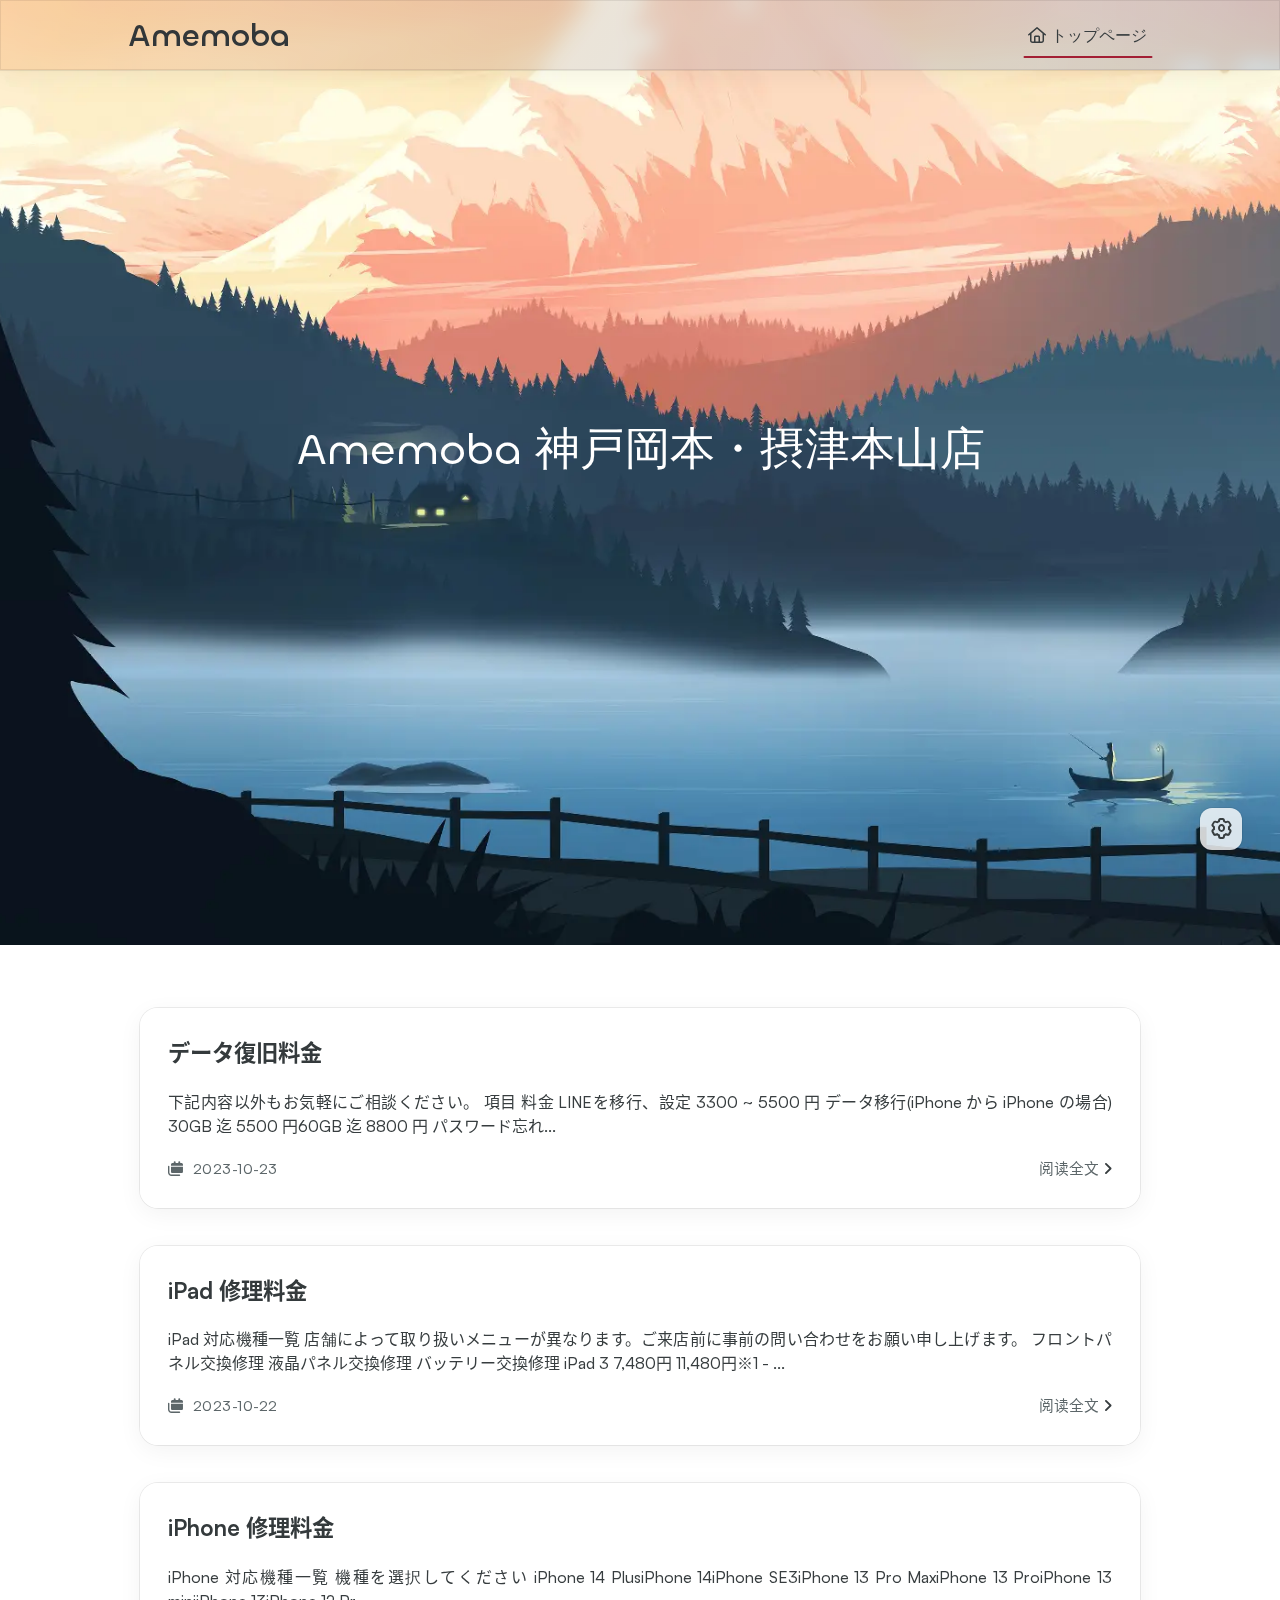
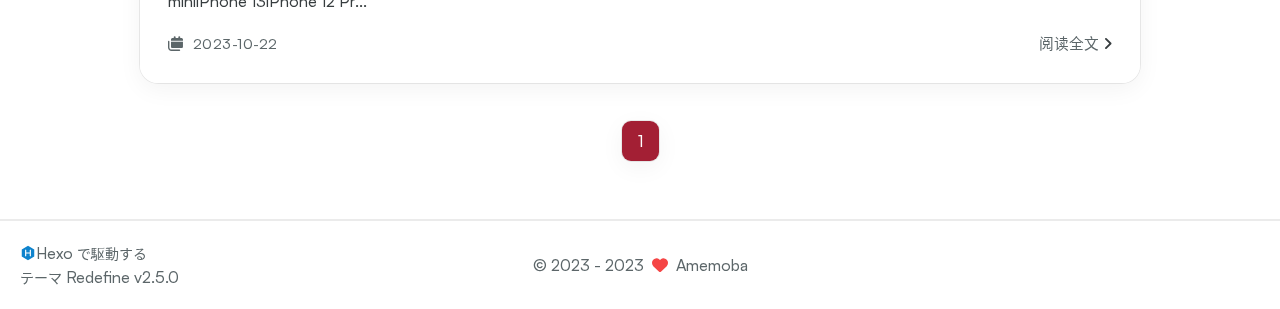
==== commit b725a8b6: "Site updated: 2023-10-24 16:14:24" ====
--- a/index.html
+++ b/index.html
@@ -306,7 +306,7 @@
         
     </div>
 
-    <a href="/repair-fee/">Read more<span class="seo-reader-text">データ復旧料金</span>&nbsp;<i class="fa-solid fa-angle-right"></i></a>
+    <a href="/repair-fee/">阅读全文<span class="seo-reader-text">データ復旧料金</span>&nbsp;<i class="fa-solid fa-angle-right"></i></a>
 </div>
 
             </li>
@@ -362,7 +362,7 @@
         
     </div>
 
-    <a href="/ipad-list/">Read more<span class="seo-reader-text">iPad 修理料金</span>&nbsp;<i class="fa-solid fa-angle-right"></i></a>
+    <a href="/ipad-list/">阅读全文<span class="seo-reader-text">iPad 修理料金</span>&nbsp;<i class="fa-solid fa-angle-right"></i></a>
 </div>
 
             </li>
@@ -403,7 +403,7 @@
         
     </div>
 
-    <a href="/iphone-list/">Read more<span class="seo-reader-text">iPhone 修理料金</span>&nbsp;<i class="fa-solid fa-angle-right"></i></a>
+    <a href="/iphone-list/">阅读全文<span class="seo-reader-text">iPhone 修理料金</span>&nbsp;<i class="fa-solid fa-angle-right"></i></a>
 </div>
 
             </li>
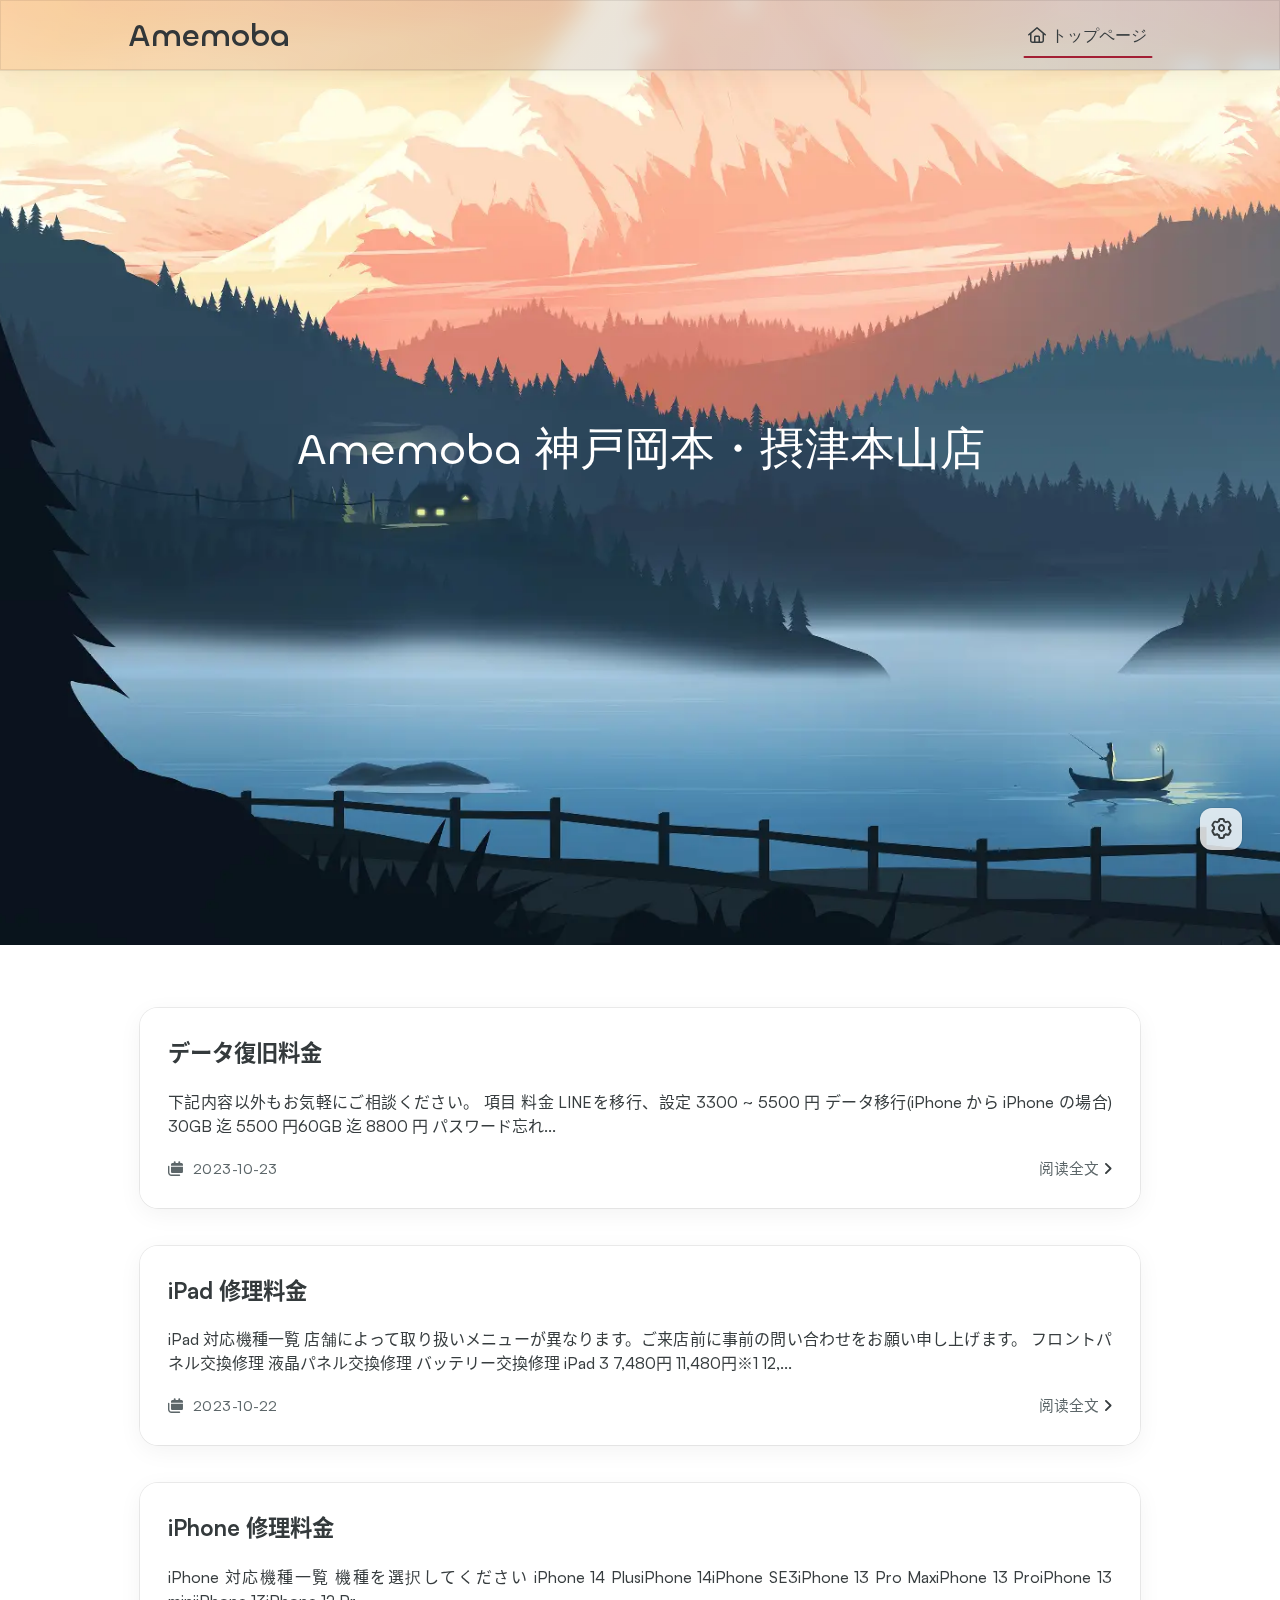
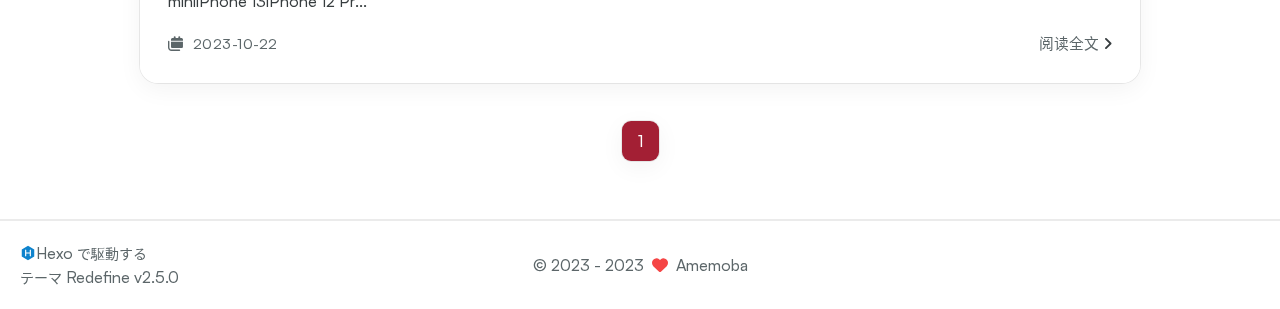
==== commit 75d190e0: "Site updated: 2023-10-24 17:12:17" ====
--- a/index.html
+++ b/index.html
@@ -343,9 +343,7 @@
 iPad 3
 7,480円
 11,480円※1
--
-
-...
+12,...
                     
                 </div>
 
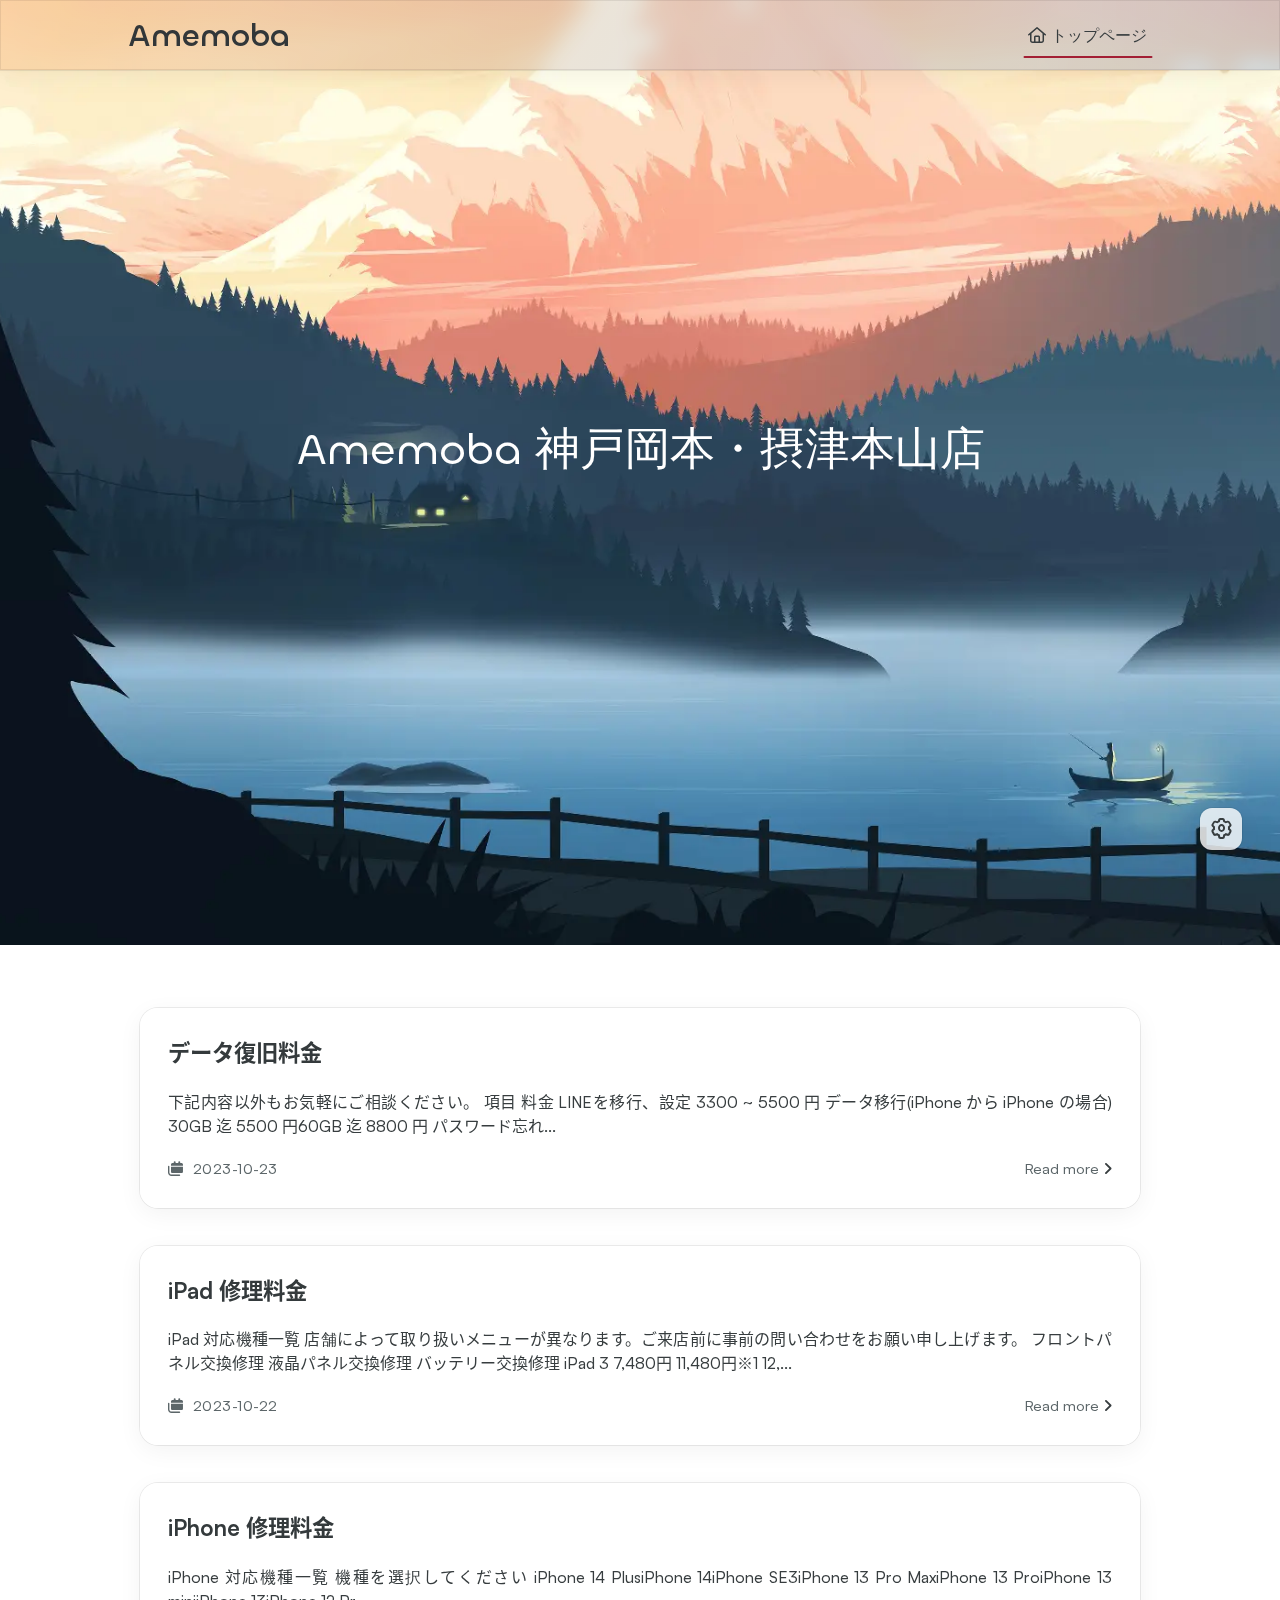
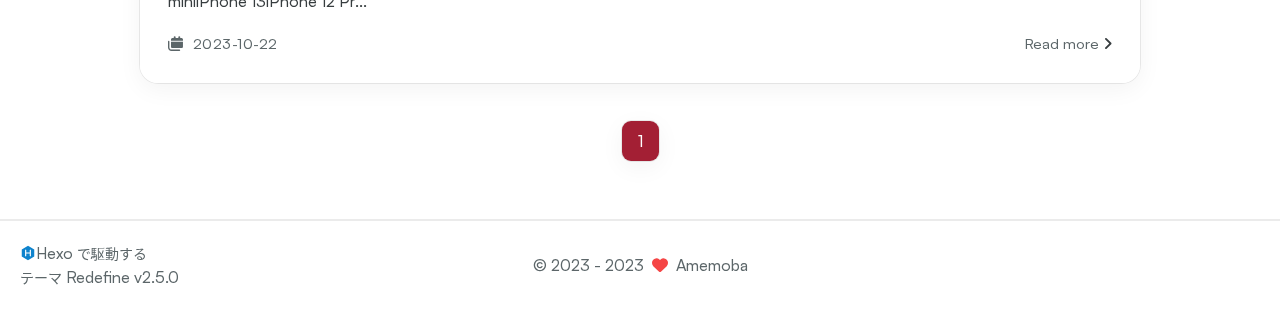
==== commit 43dfd52b: "Site updated: 2023-10-25 15:12:13" ====
--- a/index.html
+++ b/index.html
@@ -306,7 +306,7 @@
         
     </div>
 
-    <a href="/repair-fee/">阅读全文<span class="seo-reader-text">データ復旧料金</span>&nbsp;<i class="fa-solid fa-angle-right"></i></a>
+    <a href="/repair-fee/">Read more<span class="seo-reader-text">データ復旧料金</span>&nbsp;<i class="fa-solid fa-angle-right"></i></a>
 </div>
 
             </li>
@@ -360,7 +360,7 @@
         
     </div>
 
-    <a href="/ipad-list/">阅读全文<span class="seo-reader-text">iPad 修理料金</span>&nbsp;<i class="fa-solid fa-angle-right"></i></a>
+    <a href="/ipad-list/">Read more<span class="seo-reader-text">iPad 修理料金</span>&nbsp;<i class="fa-solid fa-angle-right"></i></a>
 </div>
 
             </li>
@@ -401,7 +401,7 @@
         
     </div>
 
-    <a href="/iphone-list/">阅读全文<span class="seo-reader-text">iPhone 修理料金</span>&nbsp;<i class="fa-solid fa-angle-right"></i></a>
+    <a href="/iphone-list/">Read more<span class="seo-reader-text">iPhone 修理料金</span>&nbsp;<i class="fa-solid fa-angle-right"></i></a>
 </div>
 
             </li>
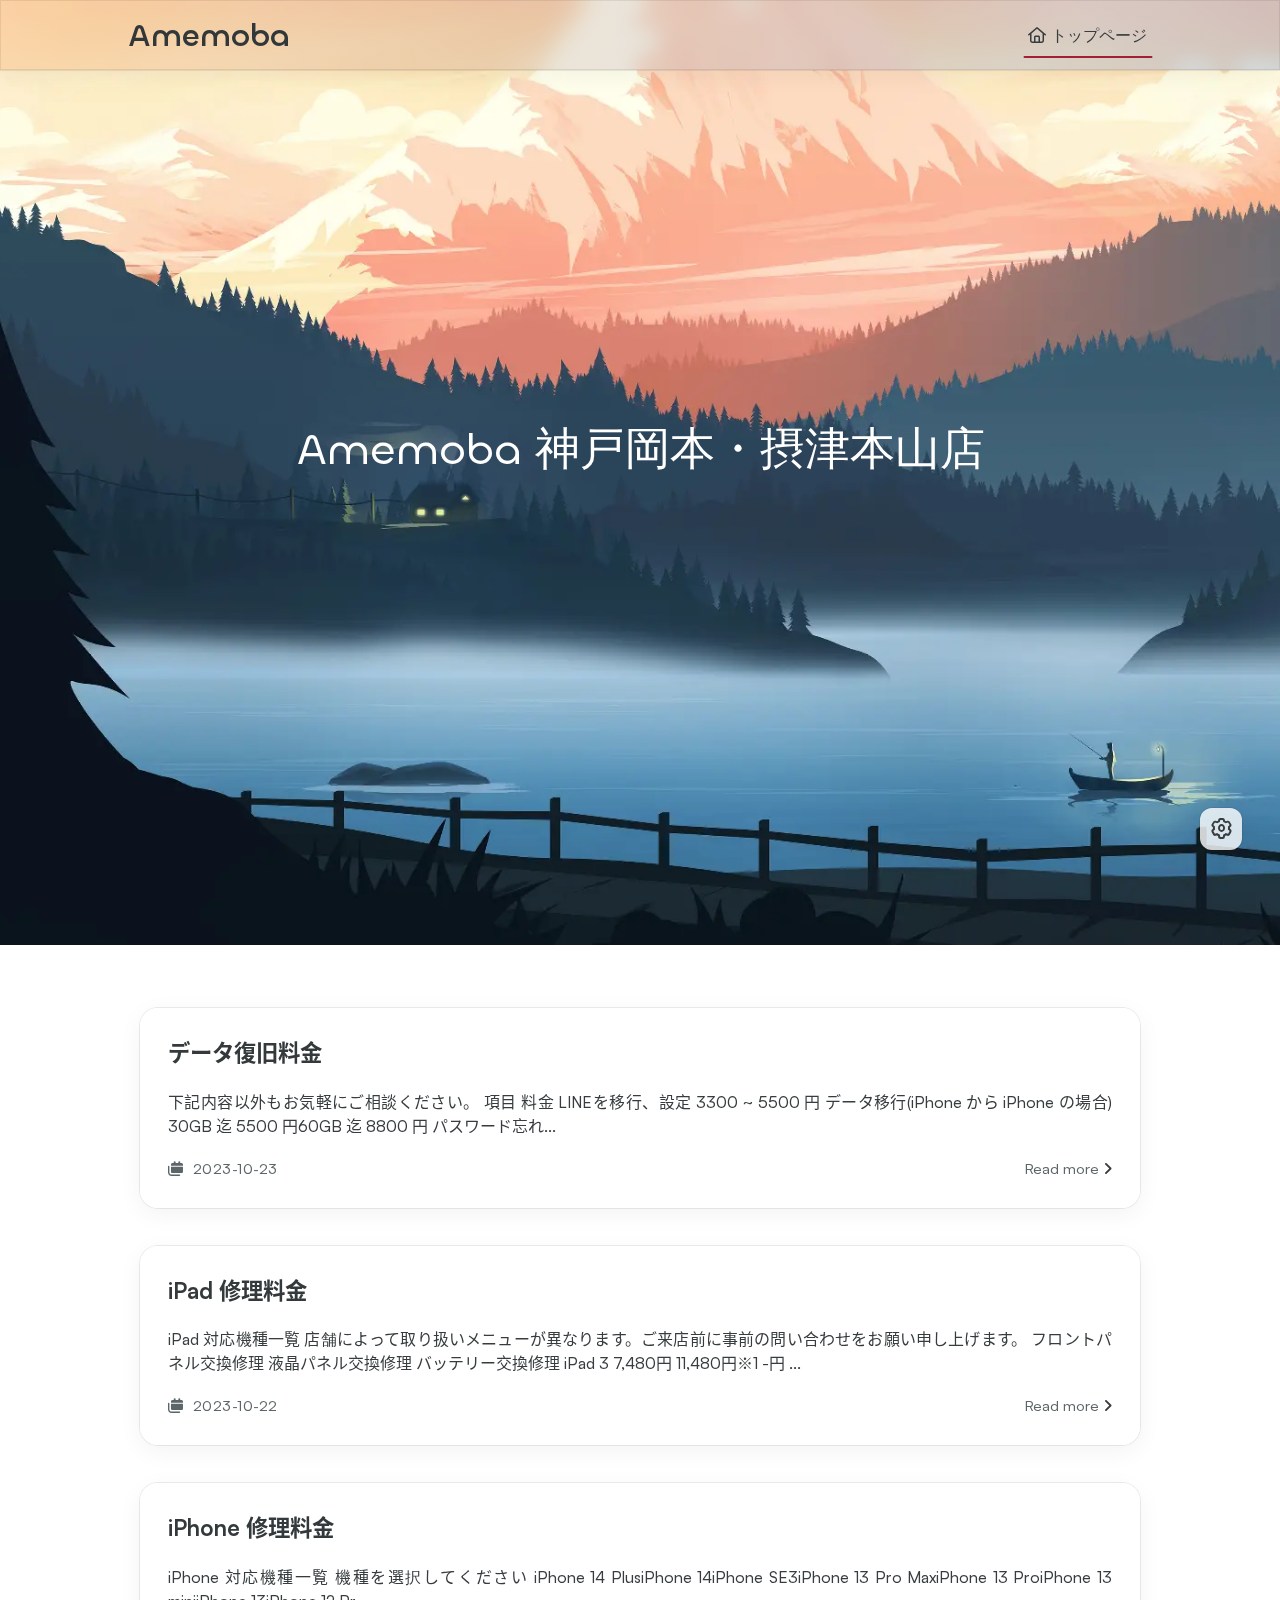
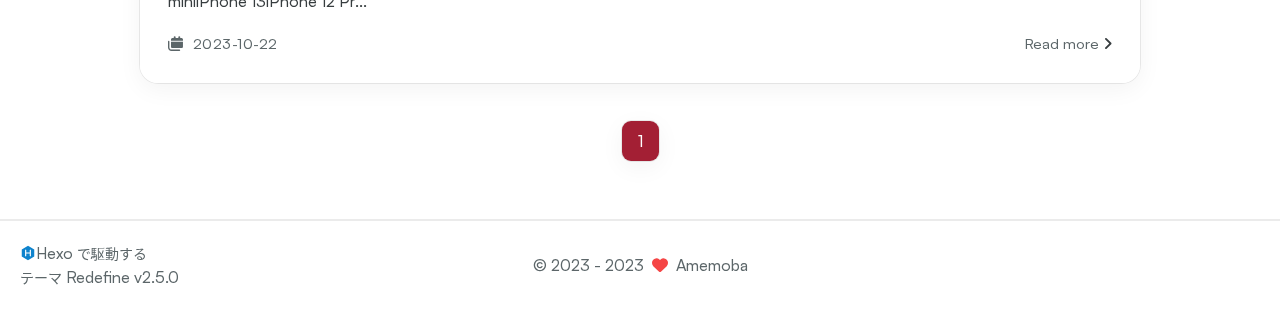
==== commit 5a312211: "Site updated: 2023-10-25 16:40:35" ====
--- a/index.html
+++ b/index.html
@@ -343,7 +343,8 @@
 iPad 3
 7,480円
 11,480円※1
-12,...
+-円
+...
                     
                 </div>
 
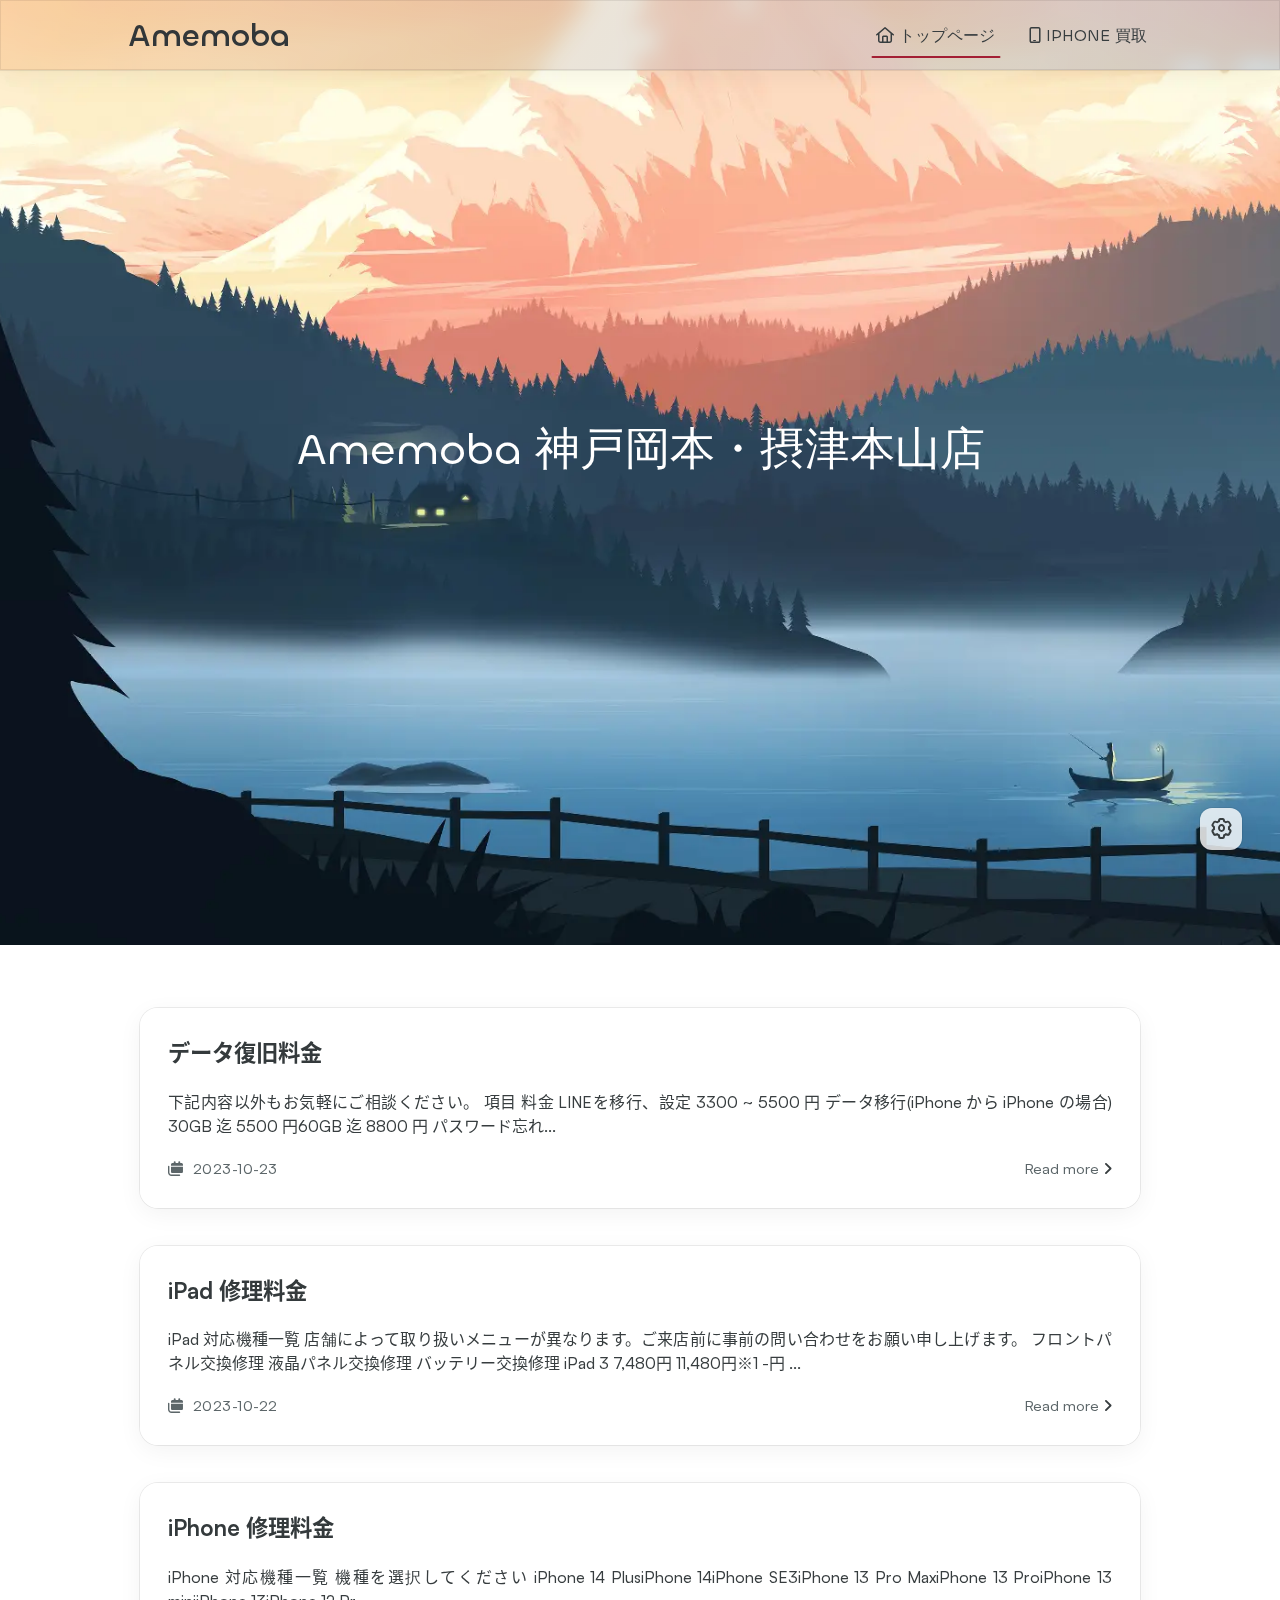
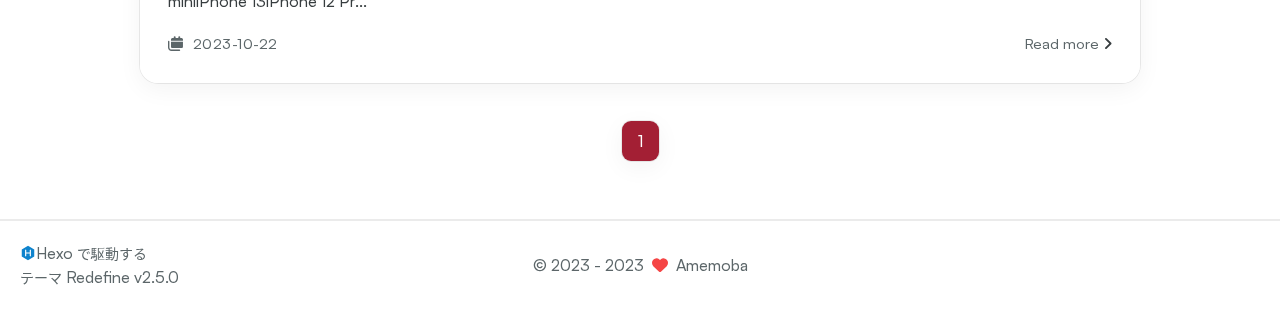
==== commit e3958155: "Site updated: 2023-11-10 17:12:38" ====
--- a/index.html
+++ b/index.html
@@ -67,7 +67,7 @@
     
     <script id="hexo-configurations">
     window.config = {"hostname":"amemoba.github.com","root":"/","language":"ja"};
-    window.theme = {"articles":{"style":{"font_size":"16px","line_height":1.5,"image_border_radius":"14px","image_alignment":"center","image_caption":false,"link_icon":true},"word_count":{"enable":true,"count":true,"min2read":true},"author_label":{"enable":false,"auto":false,"list":[]},"code_block":{"copy":true,"style":"mac","font":{"enable":false,"family":null,"url":null}},"toc":{"enable":false,"max_depth":3,"number":false,"expand":true,"init_open":true},"copyright":false,"lazyload":true,"recommendation":{"enable":false,"title":"推荐阅读","limit":3,"mobile_limit":2,"placeholder":"/images/wallhaven-wqery6-light.webp","skip_dirs":[]}},"colors":{"primary":"#a31f34","secondary":null},"global":{"fonts":{"chinese":{"enable":false,"family":null,"url":null},"english":{"enable":false,"family":null,"url":null}},"content_max_width":"1000px","sidebar_width":"210px","hover":{"shadow":true,"scale":false},"scroll_progress":{"bar":false,"percentage":false},"website_counter":{"url":"https://busuanzi.ibruce.info/busuanzi/2.3/busuanzi.pure.mini.js","enable":false,"site_pv":true,"site_uv":true,"post_pv":true},"single_page":true,"open_graph":true,"google_analytics":{"enable":false,"id":null}},"home_banner":{"enable":true,"style":"fixed","image":{"light":"/images/background-light.webp","dark":"/images/background-dark.webp"},"title":"Amemoba 神戸岡本・摂津本山店","subtitle":{"text":["iPhone 修理専門店です。","急に画面が動かなくなる、","カメラが使えない、","充電ができない、","データ復旧、データ移行、基盤修理など。","iPhone の困ったをお助けします。","遠慮なくご相談ください。"],"hitokoto":{"enable":false,"api":"https://v1.hitokoto.cn"},"typing_speed":100,"backing_speed":80,"starting_delay":500,"backing_delay":1500,"loop":true,"smart_backspace":true},"text_color":{"light":"#ffffff","dark":"#d1d1b6"},"text_style":{"title_size":"2.8rem","subtitle_size":"1.5rem","line_height":1.2},"custom_font":{"enable":false,"family":null,"url":null},"social_links":{"enable":false,"links":{"github":null,"instagram":null,"zhihu":null,"twitter":null,"email":null},"qrs":{"weixin":null}}},"plugins":{"feed":{"enable":false},"aplayer":{"enable":false,"type":"fixed","audios":[{"name":null,"artist":null,"url":null,"cover":null}]},"mermaid":{"enable":false,"version":"9.3.0"}},"version":"2.5.0","navbar":{"auto_hide":false,"color":{"left":"#f78736","right":"#367df7","transparency":35},"links":{"Home":{"path":"/","icon":"fa-regular fa-house"}},"search":{"enable":false,"preload":true}},"page_templates":{"friends_column":2,"tags_style":"blur"},"home":{"sidebar":{"enable":false,"position":"left","first_item":"menu","announcement":null,"links":null},"article_date_format":"auto","categories":{"enable":true,"limit":3},"tags":{"enable":true,"limit":3}},"footerStart":"2023/10/22 14:00:00"};
+    window.theme = {"articles":{"style":{"font_size":"16px","line_height":1.5,"image_border_radius":"14px","image_alignment":"center","image_caption":false,"link_icon":true},"word_count":{"enable":true,"count":true,"min2read":true},"author_label":{"enable":false,"auto":false,"list":[]},"code_block":{"copy":true,"style":"mac","font":{"enable":false,"family":null,"url":null}},"toc":{"enable":false,"max_depth":3,"number":false,"expand":true,"init_open":true},"copyright":false,"lazyload":true,"recommendation":{"enable":false,"title":"推荐阅读","limit":3,"mobile_limit":2,"placeholder":"/images/wallhaven-wqery6-light.webp","skip_dirs":[]}},"colors":{"primary":"#a31f34","secondary":null},"global":{"fonts":{"chinese":{"enable":false,"family":null,"url":null},"english":{"enable":false,"family":null,"url":null}},"content_max_width":"1000px","sidebar_width":"210px","hover":{"shadow":true,"scale":false},"scroll_progress":{"bar":false,"percentage":false},"website_counter":{"url":"https://busuanzi.ibruce.info/busuanzi/2.3/busuanzi.pure.mini.js","enable":false,"site_pv":true,"site_uv":true,"post_pv":true},"single_page":true,"open_graph":true,"google_analytics":{"enable":false,"id":null}},"home_banner":{"enable":true,"style":"fixed","image":{"light":"/images/background-light.webp","dark":"/images/background-dark.webp"},"title":"Amemoba 神戸岡本・摂津本山店","subtitle":{"text":["iPhone 修理専門店です。","急に画面が動かなくなる、","カメラが使えない、","充電ができない、","データ復旧、データ移行、基盤修理など。","iPhone の困ったをお助けします。","遠慮なくご相談ください。"],"hitokoto":{"enable":false,"api":"https://v1.hitokoto.cn"},"typing_speed":100,"backing_speed":80,"starting_delay":500,"backing_delay":1500,"loop":true,"smart_backspace":true},"text_color":{"light":"#ffffff","dark":"#d1d1b6"},"text_style":{"title_size":"2.8rem","subtitle_size":"1.5rem","line_height":1.2},"custom_font":{"enable":false,"family":null,"url":null},"social_links":{"enable":false,"links":{"github":null,"instagram":null,"zhihu":null,"twitter":null,"email":null},"qrs":{"weixin":null}}},"plugins":{"feed":{"enable":false},"aplayer":{"enable":false,"type":"fixed","audios":[{"name":null,"artist":null,"url":null,"cover":null}]},"mermaid":{"enable":false,"version":"9.3.0"}},"version":"2.5.0","navbar":{"auto_hide":false,"color":{"left":"#f78736","right":"#367df7","transparency":35},"links":{"Home":{"path":"/","icon":"fa-regular fa-house"},"iPhone_Purchase":{"path":"https://amemoba.com/smartphone/iphone/","icon":"fa-light fa-mobile"}},"search":{"enable":false,"preload":true}},"page_templates":{"friends_column":2,"tags_style":"blur"},"home":{"sidebar":{"enable":false,"position":"left","first_item":"menu","announcement":null,"links":null},"article_date_format":"auto","categories":{"enable":true,"limit":3},"tags":{"enable":true,"limit":3}},"footerStart":"2023/10/22 14:00:00"};
     window.lang_ago = {"second":"%s 秒前","minute":"%s 分前","hour":"%s 時間前","day":"%s 日前","week":"%s 週間前","month":"%s 月前","year":"%s 年前"};
     window.data = {"masonry":false};
   </script>
@@ -201,6 +201,22 @@
                                 
                             </li>
                     
+                        
+                            <li class="navbar-item">
+                                <!-- Menu -->
+                                <a class="" 
+                                    target="_blank" rel="noopener" href="https://amemoba.com/smartphone/iphone/"  >
+                                    
+                                        
+                                            <i class="fa-light fa-mobile"></i>
+                                        
+                                        IPHONE 買取
+                                    
+                                </a>
+                                <!-- Submenu -->
+                                
+                            </li>
+                    
                     
                 </ul>
             </div>
@@ -227,6 +243,21 @@
                                     <i class="fa-regular fa-house"></i>
                                 
                                 トップページ
+                            
+                        </a>
+                    </li>
+                    <!-- Submenu -->
+                    
+            
+                
+                    <li class="drawer-navbar-item text-base my-1.5 flex justify-center items-center">
+                        <a class="rounded-3xl py-1.5 px-5 hover:border hover:!text-primary active:!text-primary group " 
+                        target="_blank" rel="noopener" href="https://amemoba.com/smartphone/iphone/"  >
+                             
+                                
+                                    <i class="fa-light fa-mobile"></i>
+                                
+                                IPHONE 買取
                             
                         </a>
                     </li>
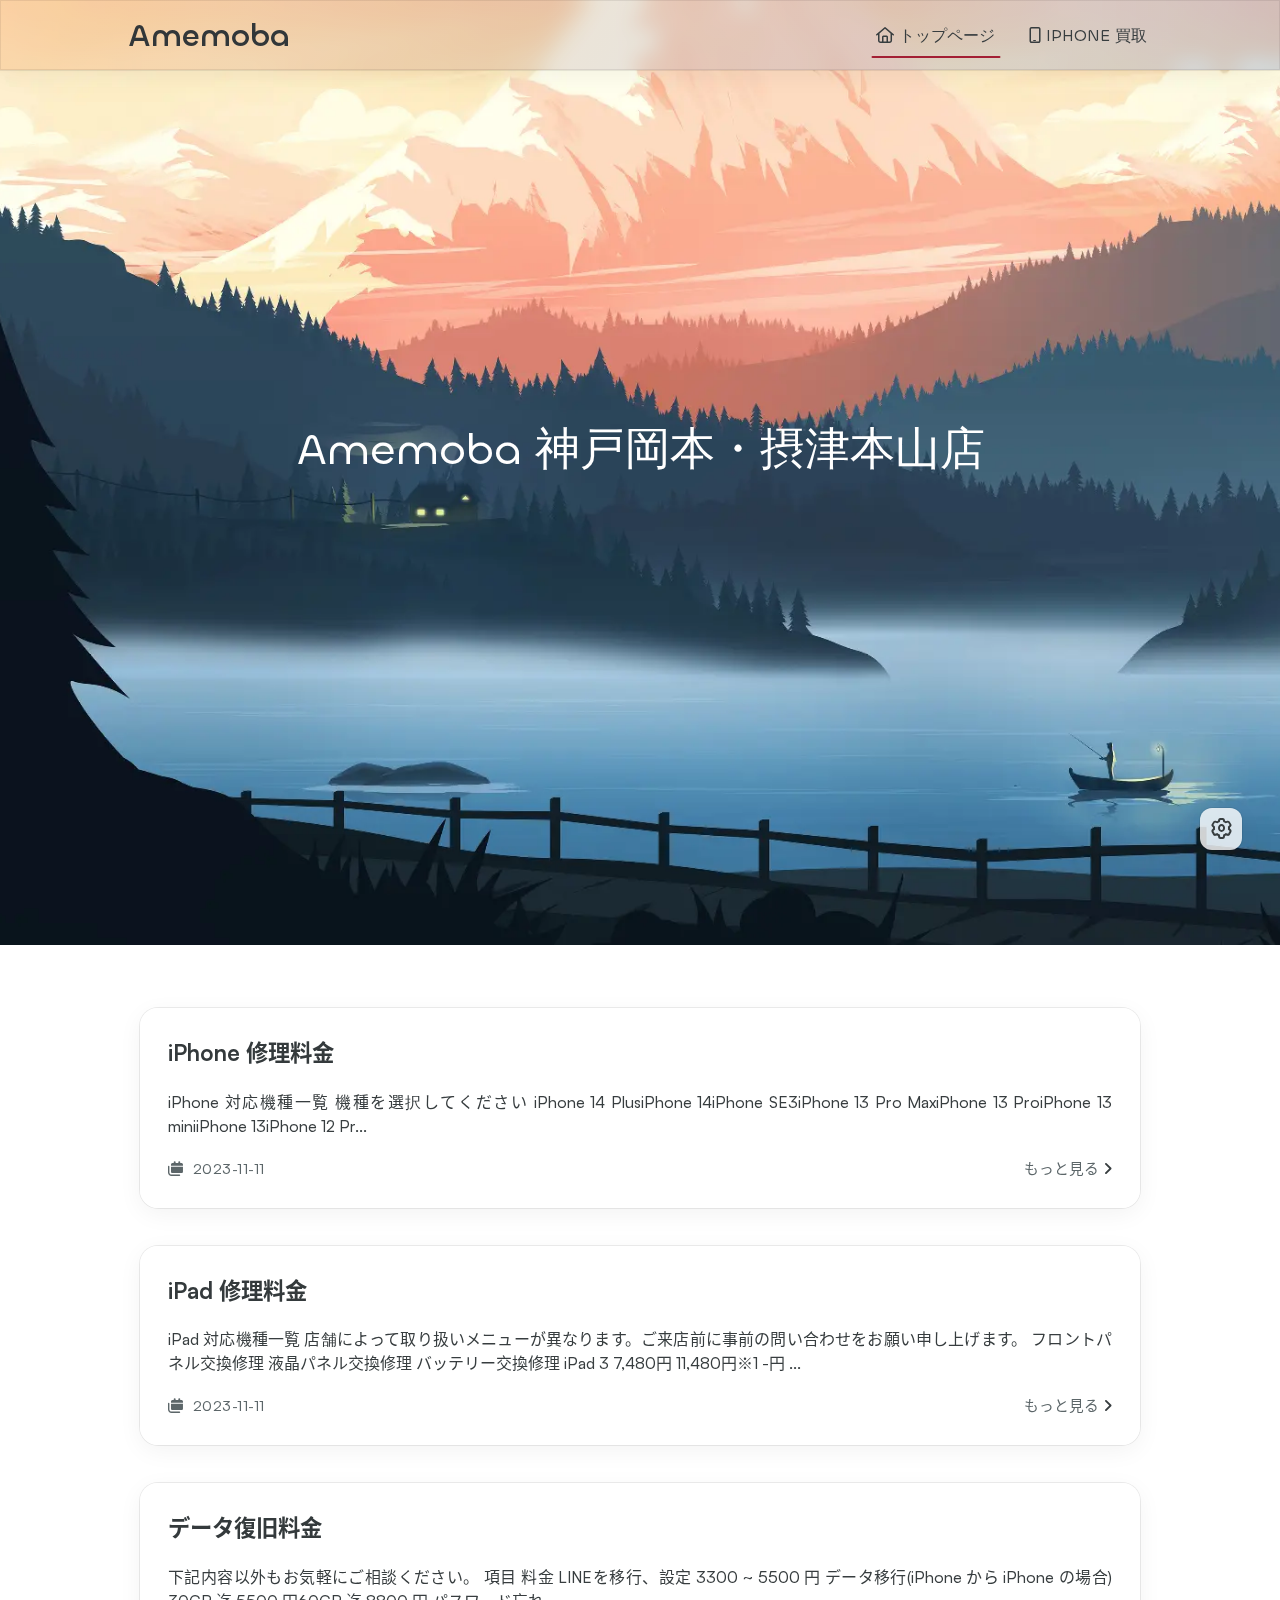
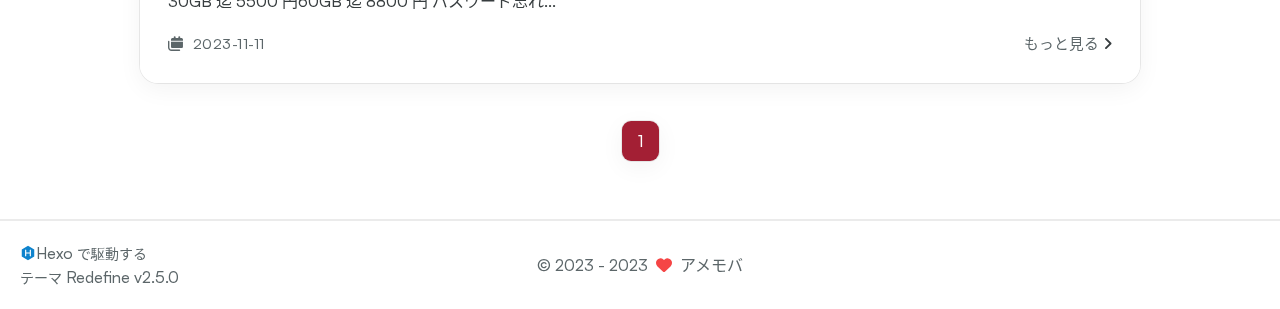
==== commit 7cca4e04: "Site updated: 2023-11-14 18:09:00" ====
--- a/index.html
+++ b/index.html
@@ -3,9 +3,9 @@
 <head>
     <meta charset="utf-8">
     <meta name="viewport" content="width=device-width, initial-scale=1">
-    <meta name="keywords" content="Hexo Theme Redefine">
-    
-    <meta name="author" content="Amemoba">
+    <meta name="keywords" content="iPhone,iPad,修理,アメモバ,神戸,東灘,摂津本山,岡本,芦屋">
+    
+    <meta name="author" content="アメモバ">
     <!-- preconnect -->
     <link rel="preconnect" href="https://fonts.googleapis.com">
     <link rel="preconnect" href="https://fonts.gstatic.com" crossorigin>
@@ -18,12 +18,23 @@
     <meta name="googlebot" content="index,follow">
     <meta name="revisit-after" content="1 days">
     
-        <meta property="og:type" content="website">
-<meta property="og:title" content="Amemoba">
+        <meta name="description" content="アメモバ修理・摂津本山店のご案内ページです。修理に関するお問い合わせなどお気軽にお問い合わせください。">
+<meta property="og:type" content="website">
+<meta property="og:title" content="iPhone 修理のアメモバ摂津本山・岡本店">
 <meta property="og:url" content="https://amemoba.github.com/index.html">
-<meta property="og:site_name" content="Amemoba">
+<meta property="og:site_name" content="iPhone 修理のアメモバ摂津本山・岡本店">
+<meta property="og:description" content="アメモバ修理・摂津本山店のご案内ページです。修理に関するお問い合わせなどお気軽にお問い合わせください。">
 <meta property="og:locale" content="ja_JP">
 <meta property="article:author" content="エクレシア企画">
+<meta property="article:tag" content="iPhone">
+<meta property="article:tag" content="iPad">
+<meta property="article:tag" content="修理">
+<meta property="article:tag" content="アメモバ">
+<meta property="article:tag" content="神戸">
+<meta property="article:tag" content="東灘">
+<meta property="article:tag" content="摂津本山">
+<meta property="article:tag" content="岡本">
+<meta property="article:tag" content="芦屋">
 <meta name="twitter:card" content="summary">
     
     
@@ -36,7 +47,7 @@
     
     <title>
         
-        Amemoba
+        iPhone 修理のアメモバ摂津本山・岡本店
     </title>
     
 <link rel="stylesheet" href="/css/style.css">
@@ -89,7 +100,7 @@
     
     
     
-<meta name="generator" content="Hexo 6.3.0"></head>
+<meta name="generator" content="Hexo 7.0.0"></head>
 
 
 <body>
@@ -294,42 +305,26 @@
                 
 
                 <h3 class="home-article-title">
-                    <a href="/repair-fee/">
-                        データ復旧料金
+                    <a href="/iphone-list/">
+                        iPhone 修理料金
                     </a>
                 </h3>
 
                 <div class="home-article-content markdown-body">
                     
-                        
-下記内容以外もお気軽にご相談ください。
-
-
-
-
-項目
-料金
-
-
-
-LINEを移行、設定
-3300 ~ 5500 円
-
-
-データ移行(iPhone から iPhone の場合)
-30GB 迄 5500 円60GB 迄 8800 円
-
-
-パスワード忘れ...
+                        iPhone 対応機種一覧
+機種を選択してください
+
+iPhone 14 PlusiPhone 14iPhone SE3iPhone 13 Pro MaxiPhone 13 ProiPhone 13 miniiPhone 13iPhone 12 Pr...
                     
                 </div>
 
                 <div class="home-article-meta-info-container">
     <div class="home-article-meta-info">
         <span><i class="fa-solid fa-calendars"></i>&nbsp;
-            <span class="home-article-date" data-date="Mon Oct 23 2023 14:38:30 GMT+0900">
-                
-                    2023-10-23
+            <span class="home-article-date" data-date="Sat Nov 11 2023 19:24:05 GMT+0900">
+                
+                    2023-11-11
                 
             </span>
         </span>
@@ -337,7 +332,7 @@
         
     </div>
 
-    <a href="/repair-fee/">Read more<span class="seo-reader-text">データ復旧料金</span>&nbsp;<i class="fa-solid fa-angle-right"></i></a>
+    <a href="/iphone-list/">もっと見る<span class="seo-reader-text">iPhone 修理料金</span>&nbsp;<i class="fa-solid fa-angle-right"></i></a>
 </div>
 
             </li>
@@ -382,9 +377,9 @@
                 <div class="home-article-meta-info-container">
     <div class="home-article-meta-info">
         <span><i class="fa-solid fa-calendars"></i>&nbsp;
-            <span class="home-article-date" data-date="Sun Oct 22 2023 15:35:09 GMT+0900">
-                
-                    2023-10-22
+            <span class="home-article-date" data-date="Sat Nov 11 2023 19:24:05 GMT+0900">
+                
+                    2023-11-11
                 
             </span>
         </span>
@@ -392,7 +387,7 @@
         
     </div>
 
-    <a href="/ipad-list/">Read more<span class="seo-reader-text">iPad 修理料金</span>&nbsp;<i class="fa-solid fa-angle-right"></i></a>
+    <a href="/ipad-list/">もっと見る<span class="seo-reader-text">iPad 修理料金</span>&nbsp;<i class="fa-solid fa-angle-right"></i></a>
 </div>
 
             </li>
@@ -406,26 +401,42 @@
                 
 
                 <h3 class="home-article-title">
-                    <a href="/iphone-list/">
-                        iPhone 修理料金
+                    <a href="/repair-fee/">
+                        データ復旧料金
                     </a>
                 </h3>
 
                 <div class="home-article-content markdown-body">
                     
-                        iPhone 対応機種一覧
-機種を選択してください
-
-iPhone 14 PlusiPhone 14iPhone SE3iPhone 13 Pro MaxiPhone 13 ProiPhone 13 miniiPhone 13iPhone 12 Pr...
+                        
+下記内容以外もお気軽にご相談ください。
+
+
+
+
+項目
+料金
+
+
+
+LINEを移行、設定
+3300 ~ 5500 円
+
+
+データ移行(iPhone から iPhone の場合)
+30GB 迄 5500 円60GB 迄 8800 円
+
+
+パスワード忘れ...
                     
                 </div>
 
                 <div class="home-article-meta-info-container">
     <div class="home-article-meta-info">
         <span><i class="fa-solid fa-calendars"></i>&nbsp;
-            <span class="home-article-date" data-date="Sun Oct 22 2023 13:23:56 GMT+0900">
-                
-                    2023-10-22
+            <span class="home-article-date" data-date="Sat Nov 11 2023 19:24:05 GMT+0900">
+                
+                    2023-11-11
                 
             </span>
         </span>
@@ -433,7 +444,7 @@
         
     </div>
 
-    <a href="/iphone-list/">Read more<span class="seo-reader-text">iPhone 修理料金</span>&nbsp;<i class="fa-solid fa-angle-right"></i></a>
+    <a href="/repair-fee/">もっと見る<span class="seo-reader-text">データ復旧料金</span>&nbsp;<i class="fa-solid fa-angle-right"></i></a>
 </div>
 
             </li>
@@ -467,7 +478,7 @@
               <span>2023</span>
               -
             
-            2023&nbsp;&nbsp;<i class="fa-solid fa-heart fa-beat" style="--fa-animation-duration: 0.5s; color: #f54545"></i>&nbsp;&nbsp;<a href="/">Amemoba</a>
+            2023&nbsp;&nbsp;<i class="fa-solid fa-heart fa-beat" style="--fa-animation-duration: 0.5s; color: #f54545"></i>&nbsp;&nbsp;<a href="/">アメモバ</a>
         </div>
         
         <div class="relative text-center lg:absolute lg:left-[20px] lg:top-1/2 lg:-translate-y-1/2 lg:text-left">
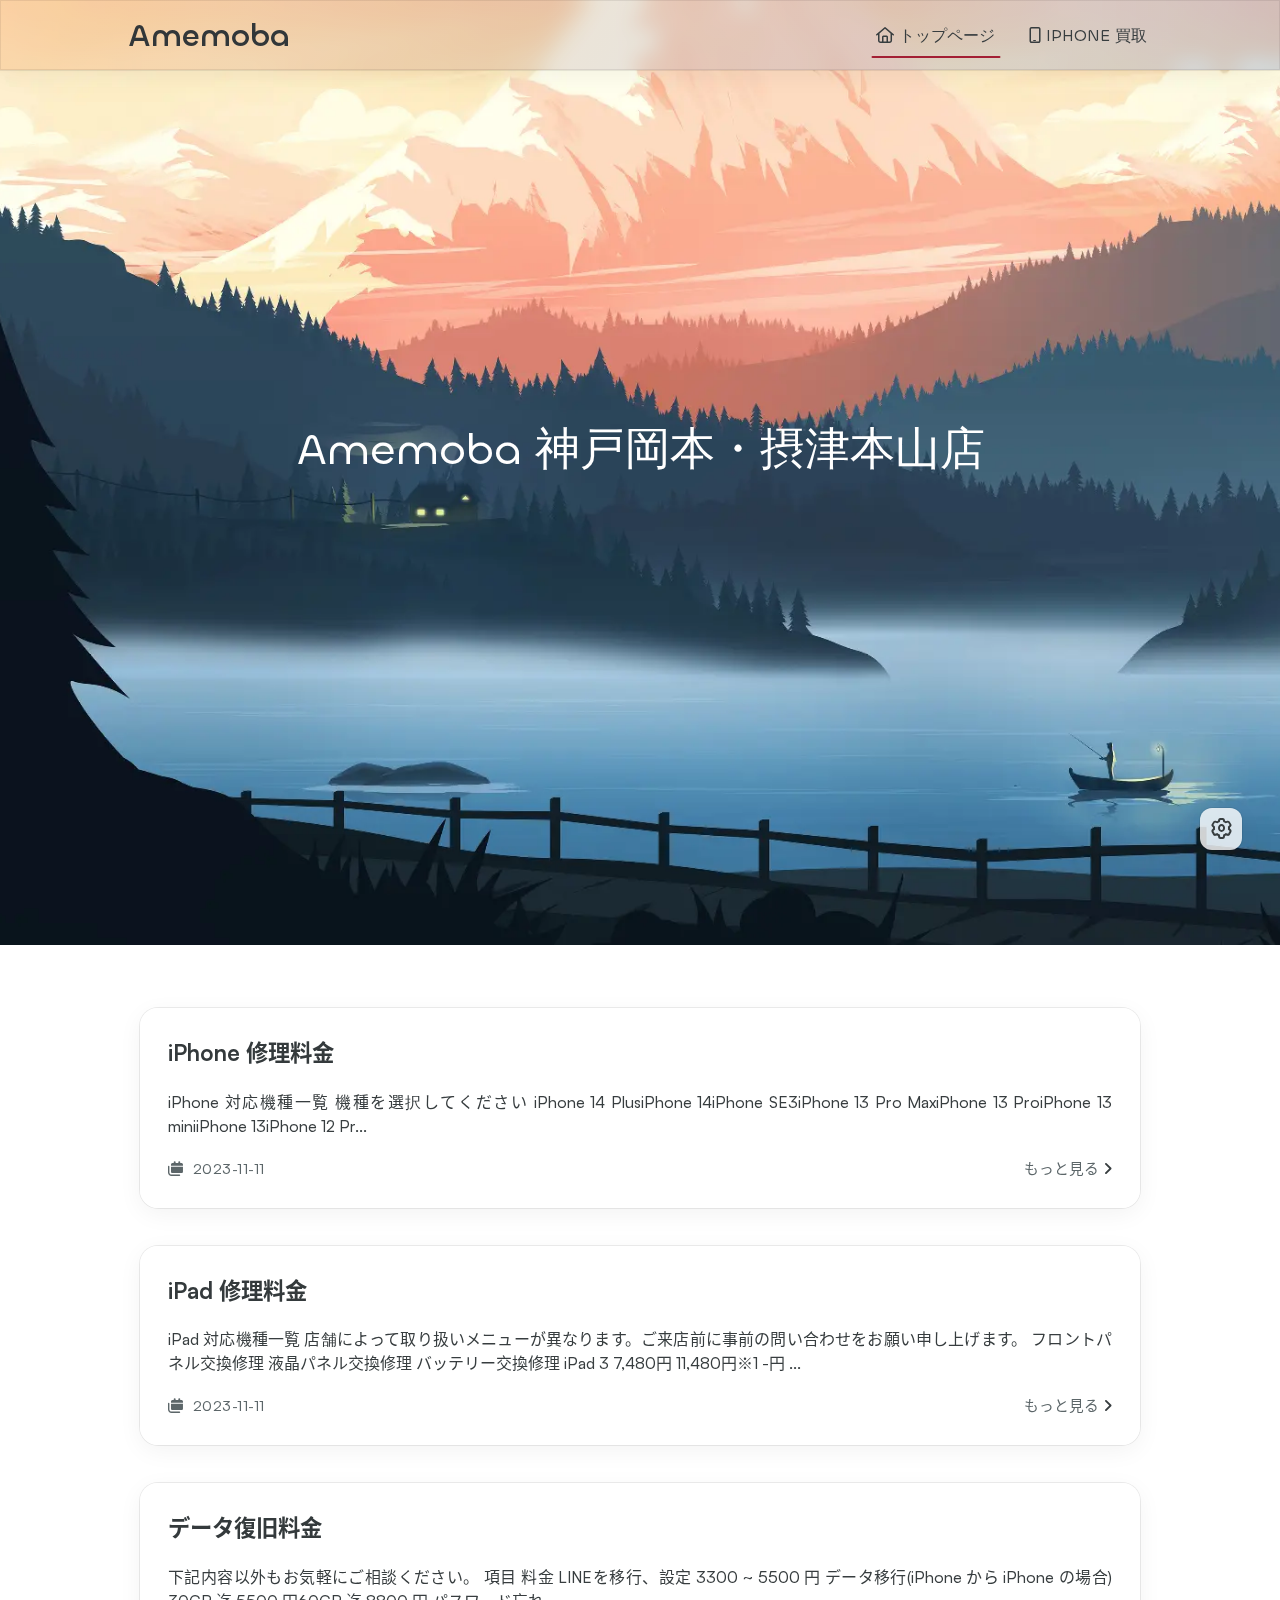
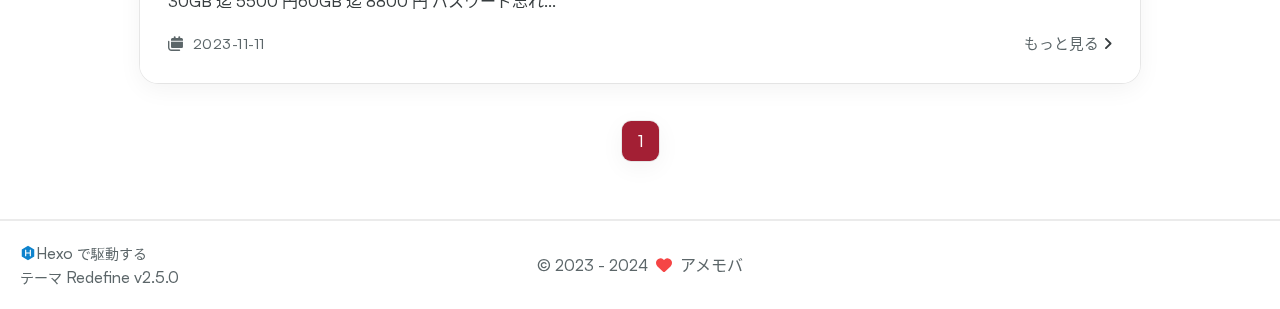
==== commit ccf753a1: "Site updated: 2024-01-10 11:54:19" ====
--- a/index.html
+++ b/index.html
@@ -478,7 +478,7 @@
               <span>2023</span>
               -
             
-            2023&nbsp;&nbsp;<i class="fa-solid fa-heart fa-beat" style="--fa-animation-duration: 0.5s; color: #f54545"></i>&nbsp;&nbsp;<a href="/">アメモバ</a>
+            2024&nbsp;&nbsp;<i class="fa-solid fa-heart fa-beat" style="--fa-animation-duration: 0.5s; color: #f54545"></i>&nbsp;&nbsp;<a href="/">アメモバ</a>
         </div>
         
         <div class="relative text-center lg:absolute lg:left-[20px] lg:top-1/2 lg:-translate-y-1/2 lg:text-left">
